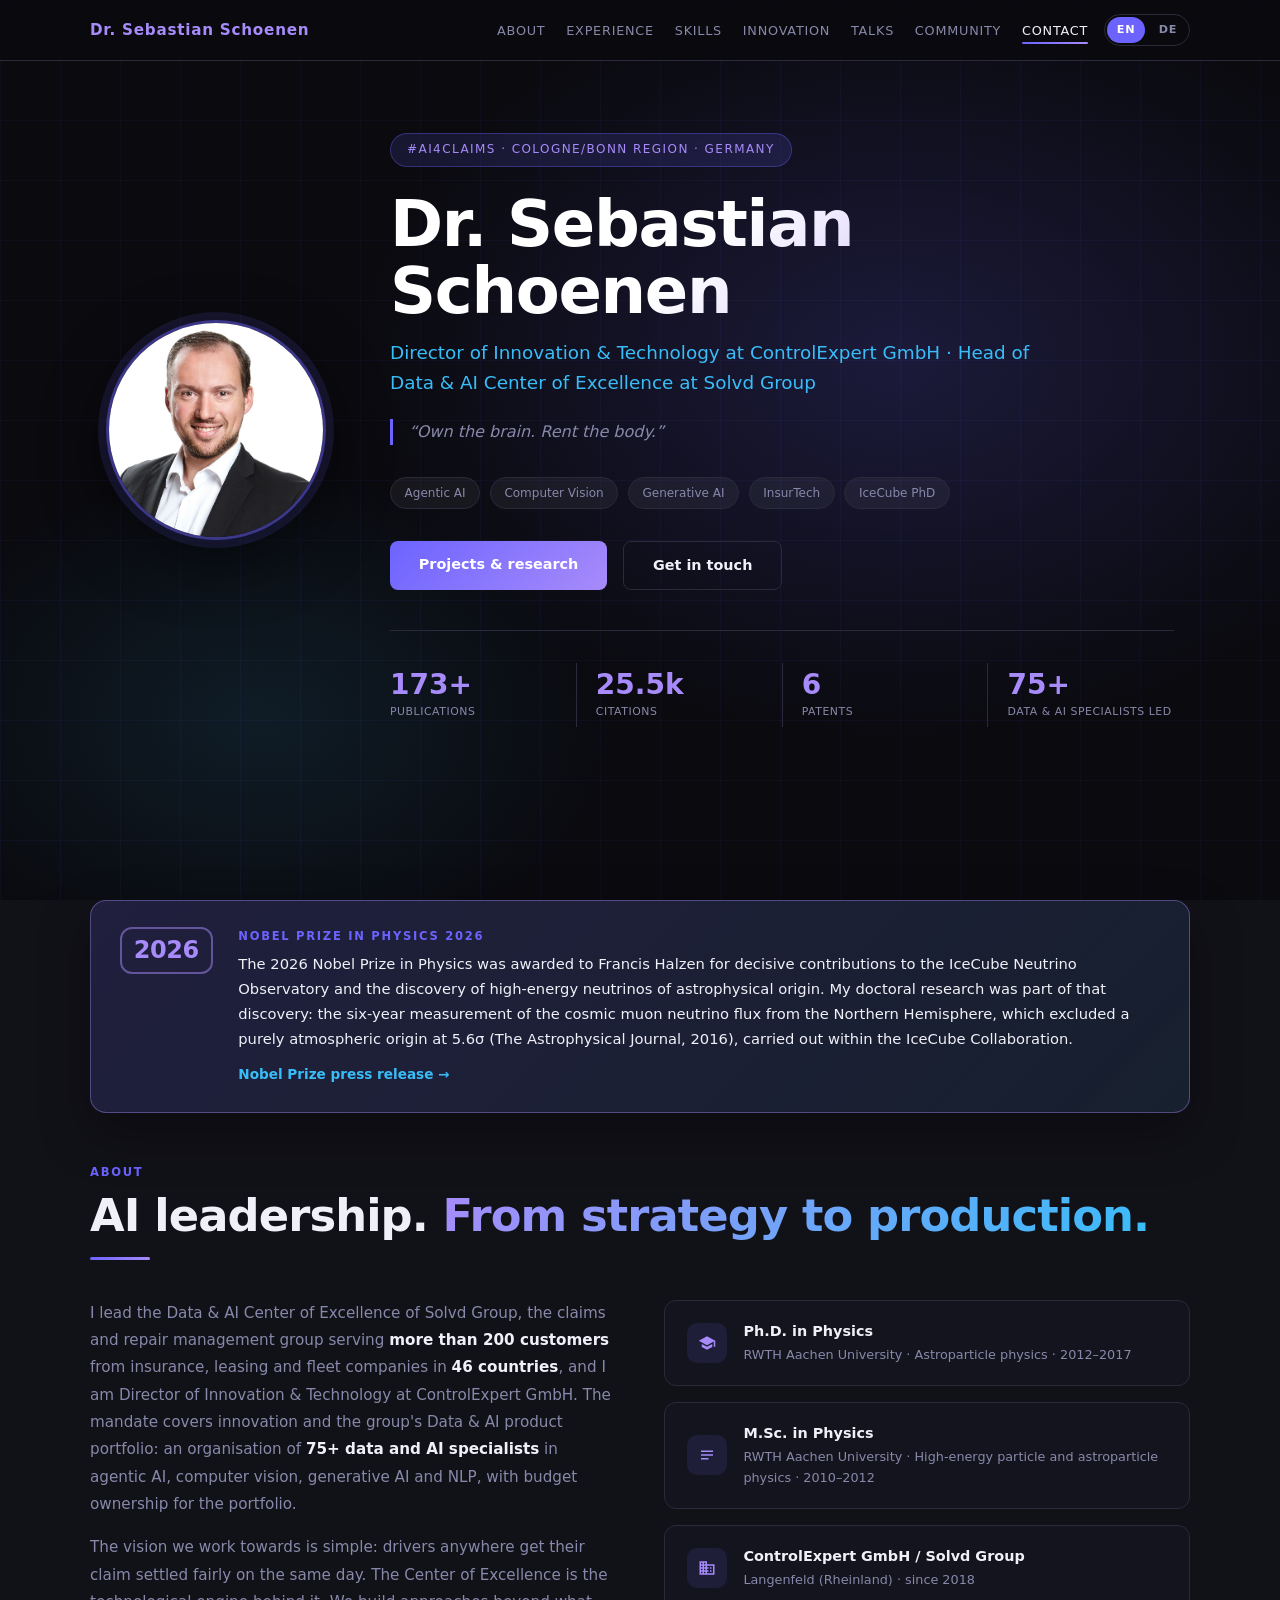
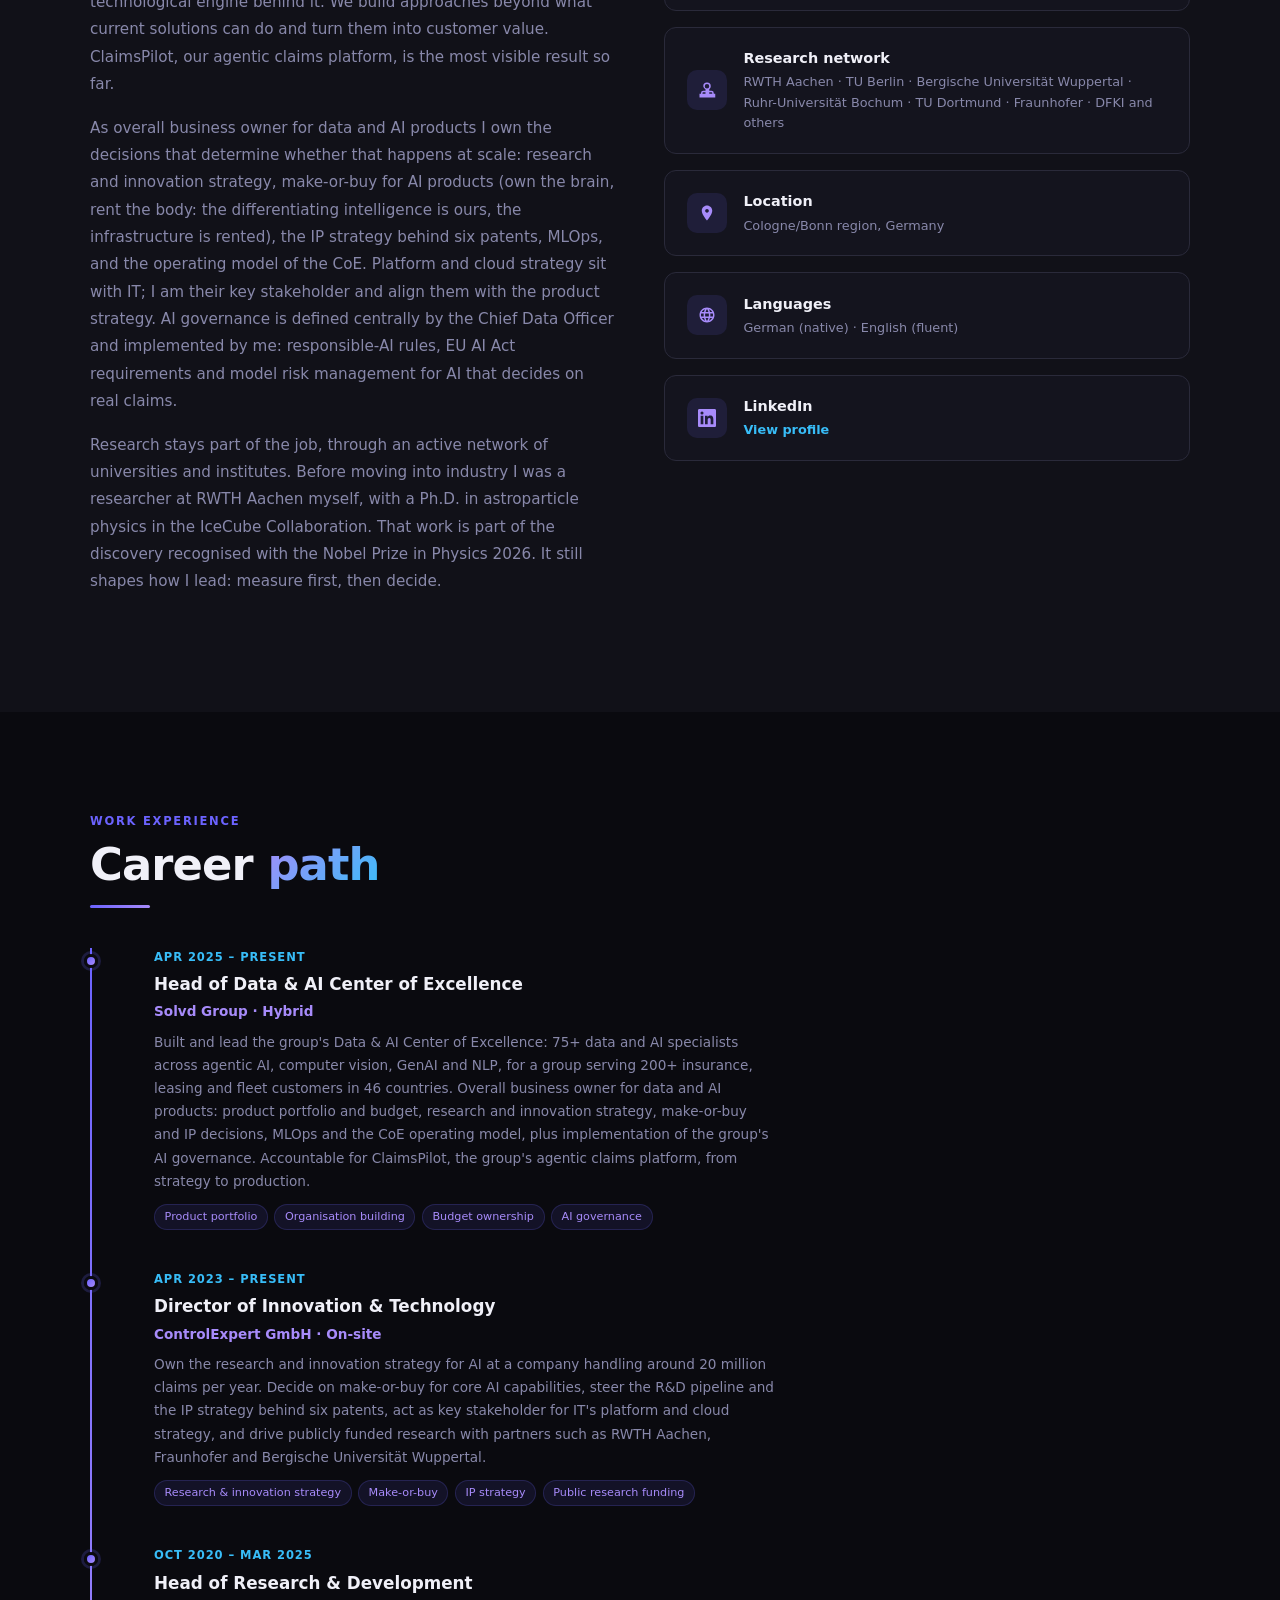
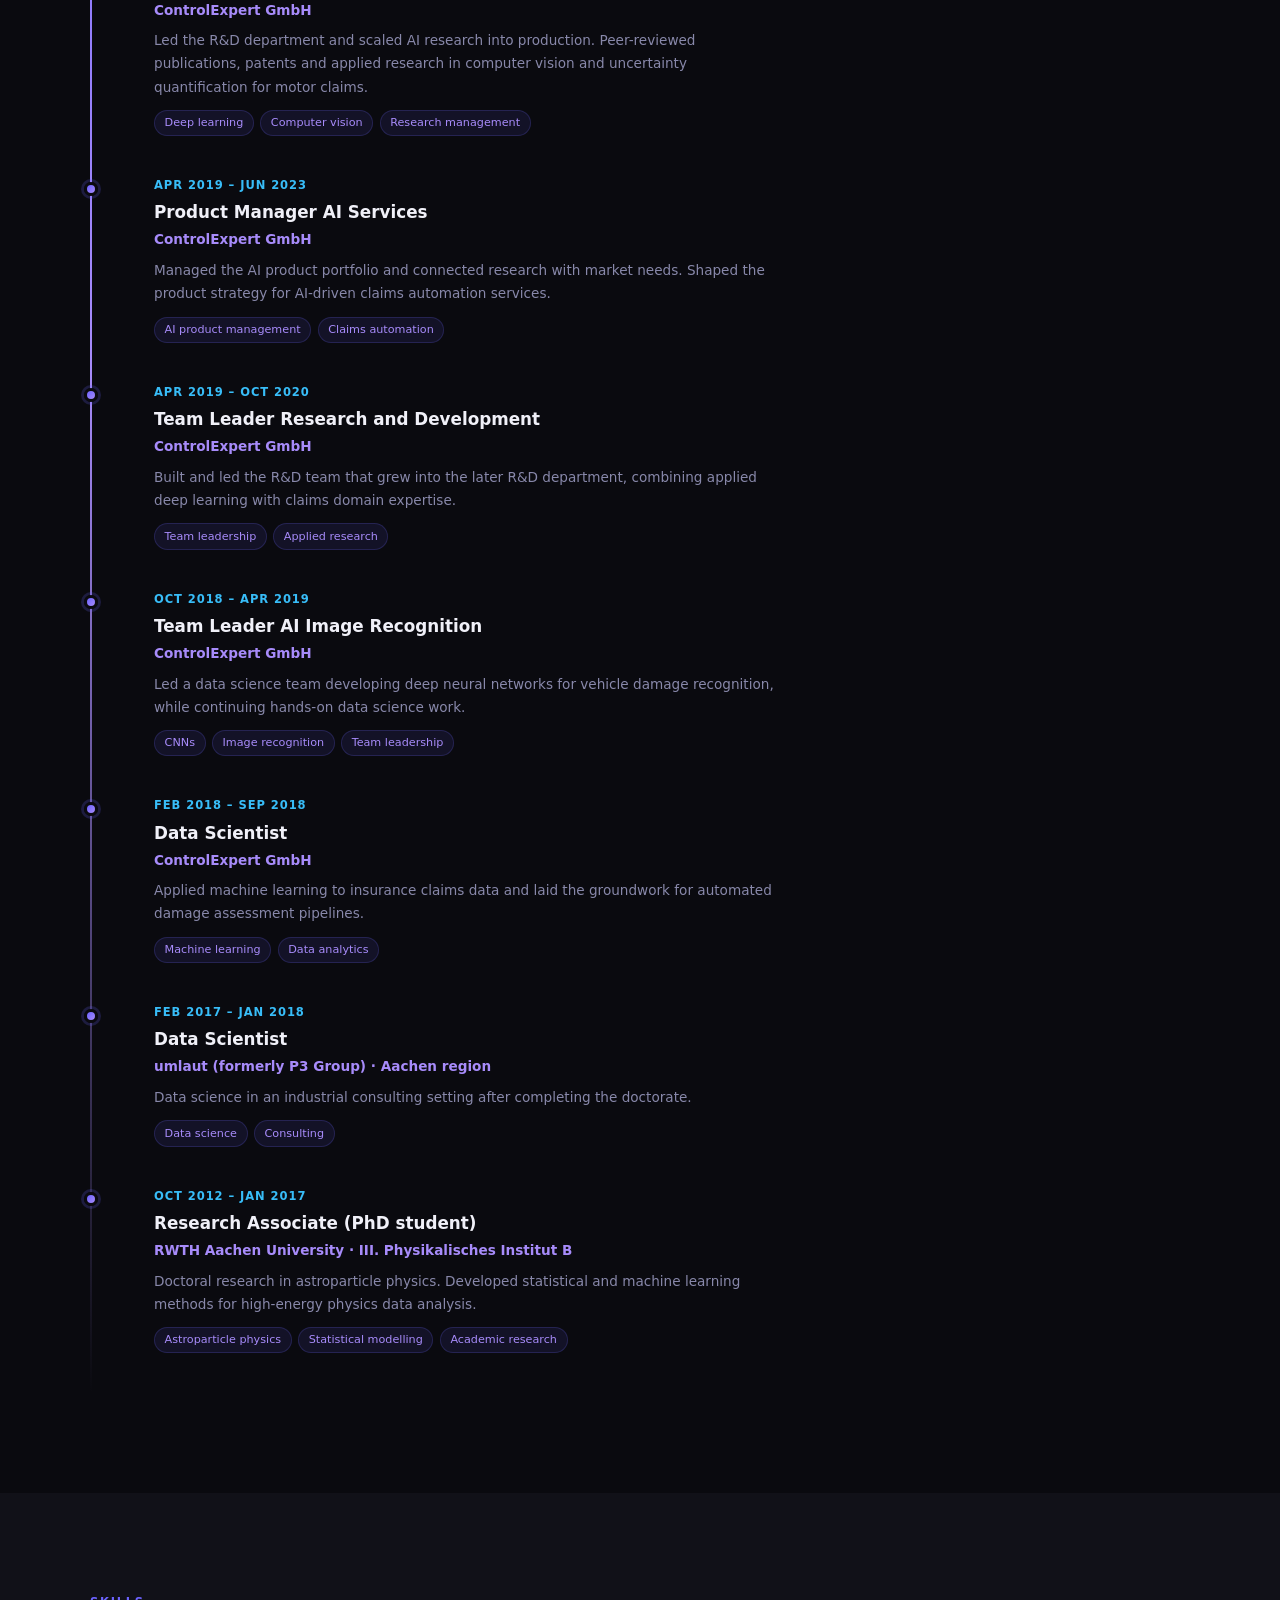
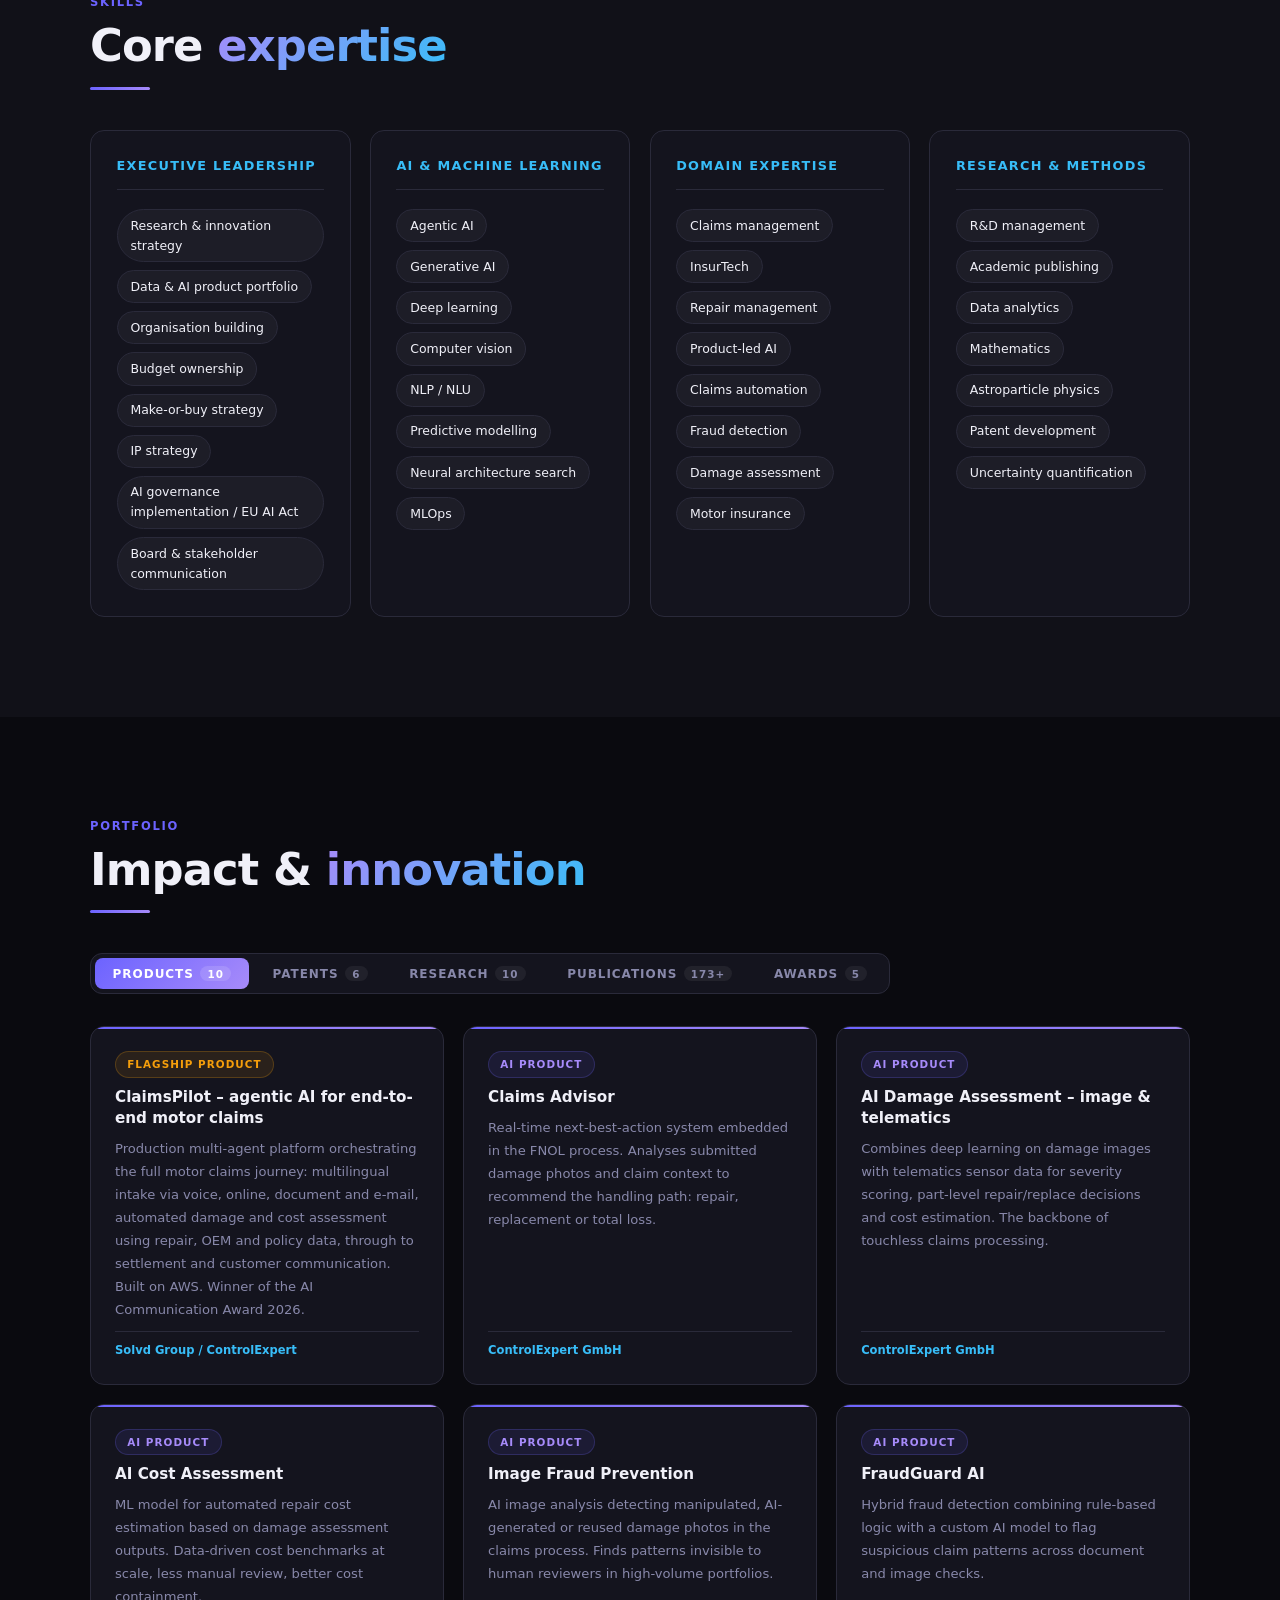
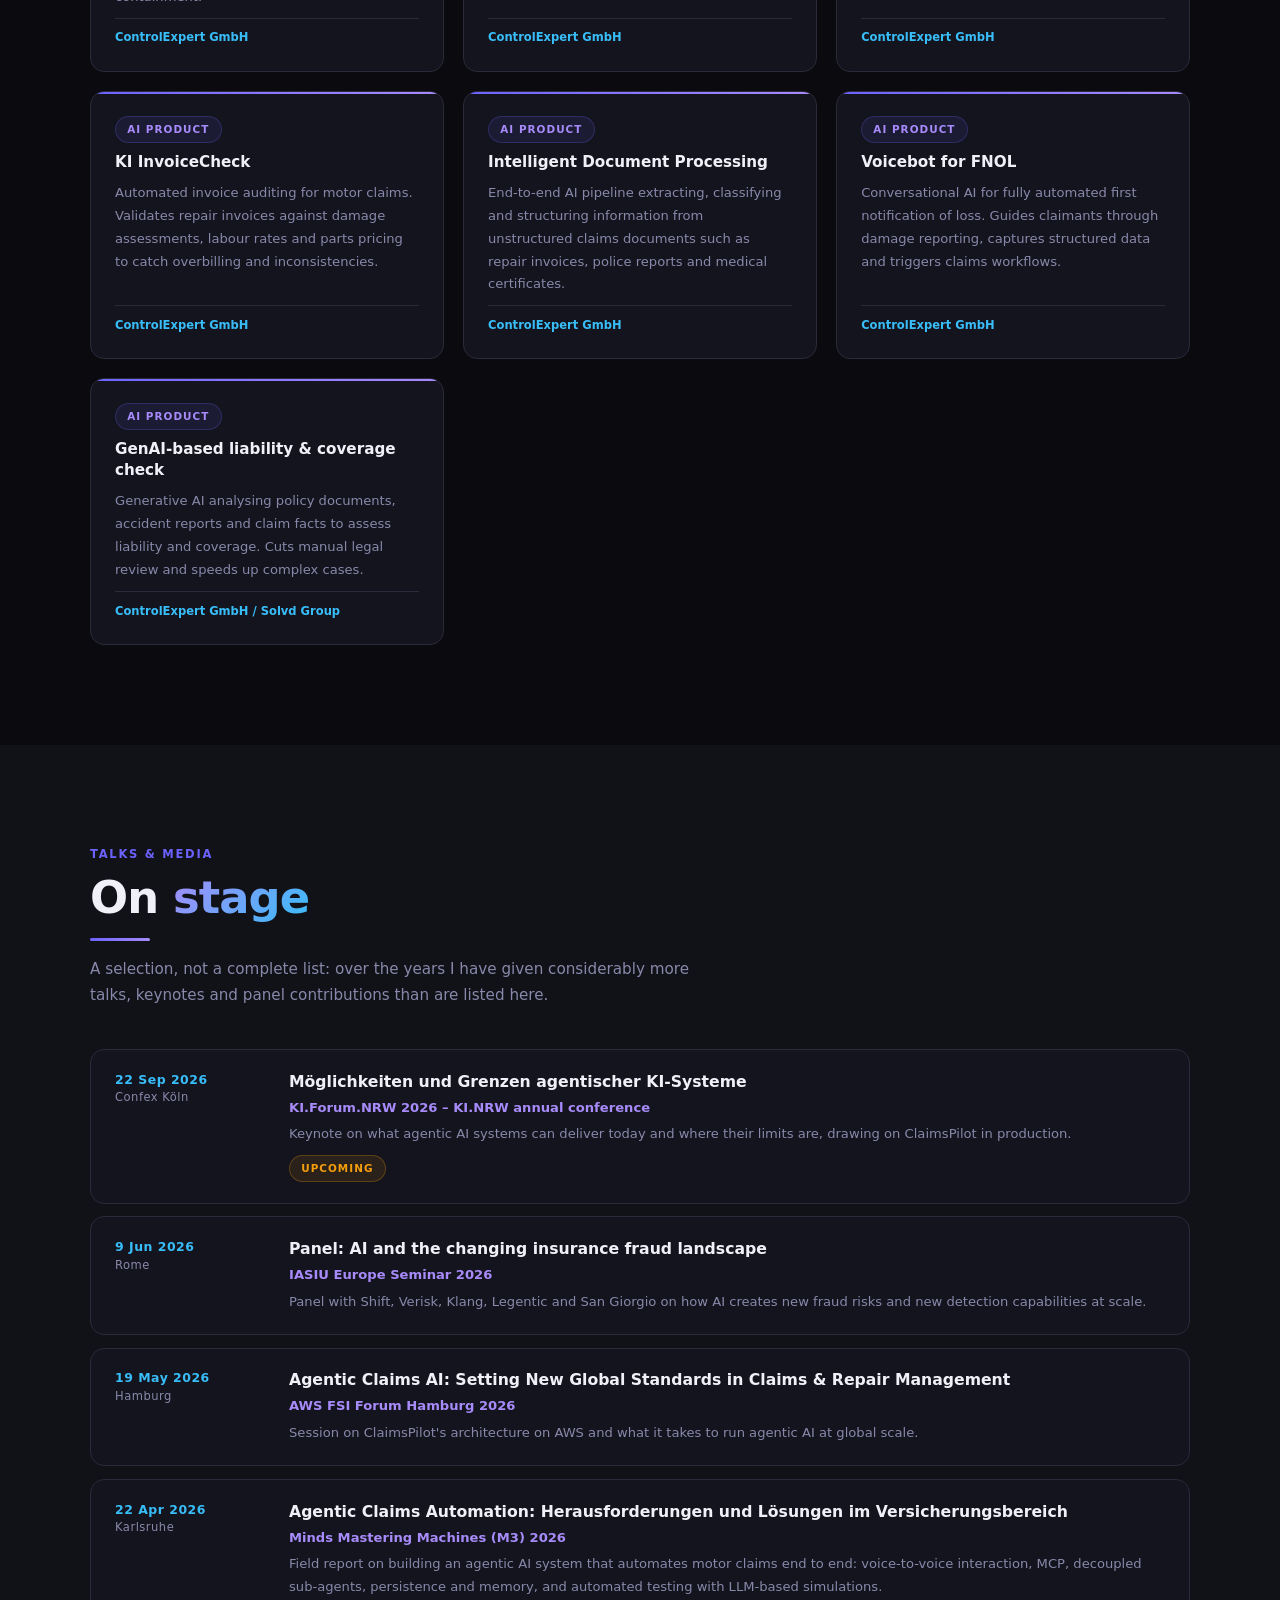
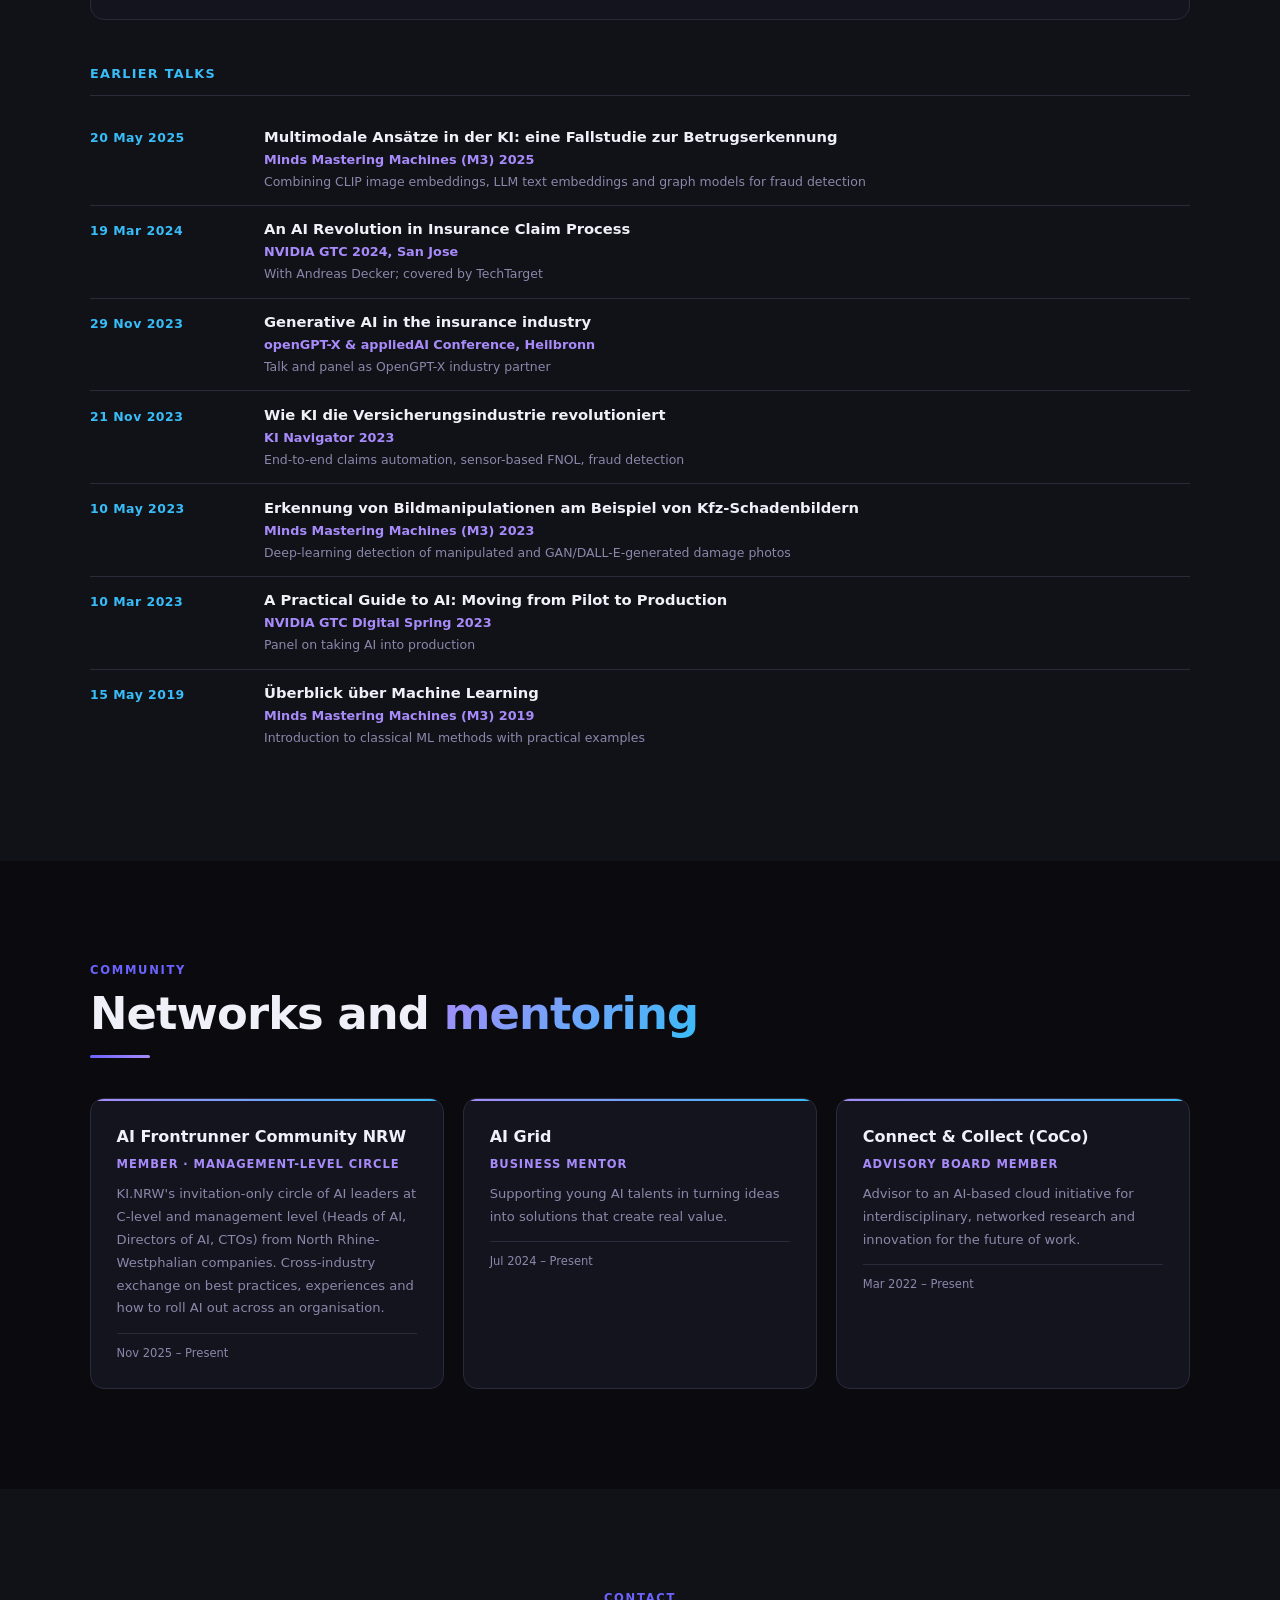
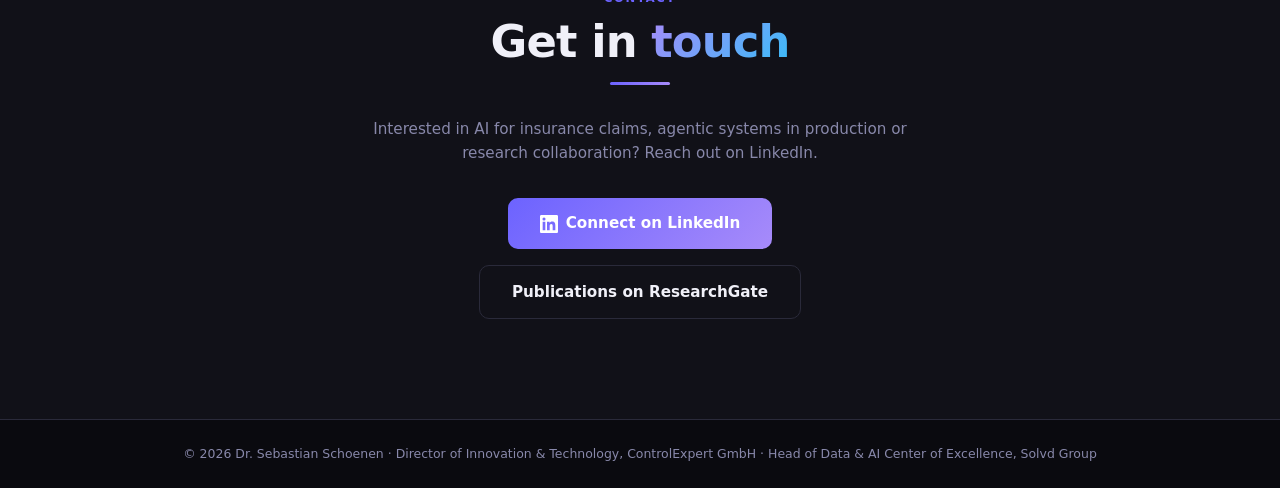
==== index.html @ d700227f "add nobelprize statement" ====
<!DOCTYPE html>
<html lang="en">
<head>
<meta charset="UTF-8">
<meta name="viewport" content="width=device-width,initial-scale=1">
<title>Dr. Sebastian Schoenen – AI for Insurance Claims | ControlExpert & Solvd Group</title>
<meta name="description" content="Dr. Sebastian Schoenen: AI executive for insurance claims. Director Innovation &amp; Technology at ControlExpert, Head of Data &amp; AI CoE at Solvd Group, leading 75+ data &amp; AI specialists.">
<meta name="author" content="Dr. Sebastian Schoenen">
<meta name="google-site-verification" content="PhaROYmn4Sk4O86H737ElXS9R5Nn_UCqVJHR-7QiGtM">
<meta name="robots" content="index,follow,max-image-preview:large">
<meta name="theme-color" content="#0a0a0f">
<link rel="canonical" href="https://sebastianschoenen.github.io/">
<link rel="alternate" hreflang="en" href="https://sebastianschoenen.github.io/">
<link rel="alternate" hreflang="de" href="https://sebastianschoenen.github.io/de/">
<link rel="alternate" hreflang="x-default" href="https://sebastianschoenen.github.io/">
<link rel="icon" href="favicon.svg" type="image/svg+xml">
<link rel="apple-touch-icon" href="apple-touch-icon.png">
<link rel="sitemap" type="application/xml" href="sitemap.xml">
<meta property="og:type" content="profile">
<meta property="og:site_name" content="Dr. Sebastian Schoenen">
<meta property="og:locale" content="en_US">
<meta property="og:locale:alternate" content="de_DE">
<meta property="og:url" content="https://sebastianschoenen.github.io/">
<meta property="og:title" content="Dr. Sebastian Schoenen – AI for Insurance Claims">
<meta property="og:description" content="Director of Innovation &amp; Technology, ControlExpert · Head of Data &amp; AI Center of Excellence, Solvd Group. Agentic AI, computer vision and GenAI for motor claims &amp; repair.">
<meta property="og:image" content="https://sebastianschoenen.github.io/og-image.png">
<meta property="og:image:width" content="1200">
<meta property="og:image:height" content="630">
<meta property="og:image:alt" content="Dr. Sebastian Schoenen">
<meta property="profile:first_name" content="Sebastian">
<meta property="profile:last_name" content="Schoenen">
<meta name="twitter:card" content="summary_large_image">
<meta name="twitter:title" content="Dr. Sebastian Schoenen – AI for Insurance Claims">
<meta name="twitter:description" content="Director of Innovation &amp; Technology, ControlExpert · Head of Data &amp; AI Center of Excellence, Solvd Group. Agentic AI, computer vision and GenAI for motor claims &amp; repair.">
<meta name="twitter:image" content="https://sebastianschoenen.github.io/og-image.png">
<link rel="preload" as="image" href="SebastianSchoenen.jpg">
<link rel="stylesheet" href="style.css">
<script type="application/ld+json">{"@context": "https://schema.org", "@type": "Person", "@id": "https://sebastianschoenen.github.io/#person", "name": "Sebastian Schoenen", "honorificPrefix": "Dr.", "givenName": "Sebastian", "familyName": "Schoenen", "alternateName": "Dr. Sebastian Schoenen", "url": "https://sebastianschoenen.github.io/", "image": "https://sebastianschoenen.github.io/SebastianSchoenen.jpg", "jobTitle": ["Director of Innovation & Technology", "Head of Data & AI Center of Excellence"], "worksFor": [{"@type": "Organization", "name": "ControlExpert GmbH", "url": "https://www.controlexpert.com/", "address": {"@type": "PostalAddress", "addressLocality": "Langenfeld (Rheinland)", "addressCountry": "DE"}}, {"@type": "Organization", "name": "Solvd Group", "url": "https://solvd.group/"}], "alumniOf": {"@type": "CollegeOrUniversity", "name": "RWTH Aachen University", "url": "https://www.rwth-aachen.de/"}, "hasCredential": {"@type": "EducationalOccupationalCredential", "credentialCategory": "degree", "name": "Ph.D. in Physics", "recognizedBy": {"@type": "CollegeOrUniversity", "name": "RWTH Aachen University"}}, "address": {"@type": "PostalAddress", "addressRegion": "North Rhine-Westphalia", "addressCountry": "DE"}, "nationality": {"@type": "Country", "name": "Germany"}, "memberOf": {"@type": "Organization", "name": "IceCube Collaboration", "url": "https://icecube.wisc.edu/"}, "knowsLanguage": ["de", "en"], "knowsAbout": ["Agentic AI", "Generative AI", "Computer Vision", "Deep Learning", "Machine Learning", "Insurance Claims Management", "Motor Insurance", "Fraud Detection", "Astroparticle Physics", "AI Governance"], "award": ["AI Communication Award 2026 – AI Strategy, Analytics & Agents in Communication (ClaimsPilot)", "KI Innovation Award 2024 – F.A.Z. Institut & KI Bundesverband", "Springorum Denkmünze – RWTH Aachen (2013)", "DFG Research Training Group scholarship – RWTH Aachen (2013)", "3rd place Talanx Insurance Hackathon (2018)"], "sameAs": ["https://www.linkedin.com/in/dr-sebastian-schoenen-b24898153/", "https://www.researchgate.net/profile/Sebastian-Schoenen"]}</script>
<script type="application/ld+json">{"@context": "https://schema.org", "@type": "WebSite", "@id": "https://sebastianschoenen.github.io/#website", "url": "https://sebastianschoenen.github.io/", "name": "Dr. Sebastian Schoenen", "inLanguage": ["en", "de"], "about": {"@id": "https://sebastianschoenen.github.io/#person"}, "publisher": {"@id": "https://sebastianschoenen.github.io/#person"}}</script>
<script type="application/ld+json">{"@context": "https://schema.org", "@type": "ProfilePage", "url": "https://sebastianschoenen.github.io/", "inLanguage": "en", "name": "Dr. Sebastian Schoenen – AI for Insurance Claims", "description": "Dr. Sebastian Schoenen: AI executive for insurance claims. Director Innovation & Technology at ControlExpert, Head of Data & AI CoE at Solvd Group, leading 75+ data & AI specialists.", "mainEntity": {"@id": "https://sebastianschoenen.github.io/#person"}, "dateModified": "2026-10-09", "isPartOf": {"@id": "https://sebastianschoenen.github.io/#website"}}</script>
</head>
<body>

<header>
<nav aria-label="Main">
  <div class="nav-inner">
    <a class="nav-logo" href="#hero">Dr. Sebastian Schoenen</a>
    <div class="nav-right">
      <ul class="nav-links"><li><a href="#about" data-section="about">About</a></li><li><a href="#experience" data-section="experience">Experience</a></li><li><a href="#skills" data-section="skills">Skills</a></li><li><a href="#projects" data-section="projects">Innovation</a></li><li><a href="#talks" data-section="talks">Talks</a></li><li><a href="#volunteer" data-section="volunteer">Community</a></li><li><a href="#contact" data-section="contact">Contact</a></li></ul>
      <div class="lang-switch" aria-label="Language"><a href="./" hreflang="en" lang="en" aria-current="page">EN</a><a href="de/" hreflang="de" lang="de">DE</a></div>
      <button class="nav-hamburger" id="hamburger" aria-label="Open menu" aria-expanded="false" aria-controls="mobileMenu"><span></span><span></span><span></span></button>
    </div>
  </div>
</nav>
<div class="mobile-menu" id="mobileMenu"><a href="#about">About</a><a href="#experience">Experience</a><a href="#skills">Skills</a><a href="#projects">Innovation</a><a href="#talks">Talks</a><a href="#volunteer">Community</a><a href="#contact">Contact</a></div>
</header>

<main>
<section id="hero">
  <div class="hero-bg" aria-hidden="true"></div>
  <div class="grid-lines" aria-hidden="true"></div>
  <div class="hero-inner">
    <img class="hero-photo" src="SebastianSchoenen.jpg" alt="Portrait of Dr. Sebastian Schoenen" width="220" height="220" fetchpriority="high">
    <div class="hero-text">
      <div class="hero-tag">#AI4Claims · Cologne/Bonn region · Germany</div>
      <h1 class="hero-name">Dr. Sebastian <br>Schoenen</h1>
      <p class="hero-title">Director of Innovation &amp; Technology at ControlExpert GmbH · Head of Data &amp; AI Center of Excellence at Solvd Group</p>
      <blockquote class="hero-quote">“Own the brain. Rent the body.”</blockquote>
      <ul class="hero-badges"><li class="badge">Agentic AI</li><li class="badge">Computer Vision</li><li class="badge">Generative AI</li><li class="badge">InsurTech</li><li class="badge">IceCube PhD</li></ul>
      <div class="hero-btns"><a href="#projects" class="btn-pri">Projects & research</a><a href="#contact" class="btn-sec">Get in touch</a></div>
      <ul class="hero-stats"><li class="hero-stat"><div class="stat-num">173+</div><div class="stat-lbl">Publications</div></li><li class="hero-stat"><div class="stat-num">25.5k</div><div class="stat-lbl">Citations</div></li><li class="hero-stat"><div class="stat-num">6</div><div class="stat-lbl">Patents</div></li><li class="hero-stat"><div class="stat-num">75+</div><div class="stat-lbl">Data &amp; AI specialists led</div></li></ul>
    </div>
  </div>
</section>

<section id="nobel" class="highlight" aria-labelledby="nobel-title">
  <div class="container">
    <div class="highlight-box reveal">
      <div class="highlight-mark" aria-hidden="true">2026</div>
      <div>
        <h2 class="sec-label" id="nobel-title">Nobel Prize in Physics 2026</h2>
        <p>The 2026 Nobel Prize in Physics was awarded to Francis Halzen for decisive contributions to the IceCube Neutrino Observatory and the discovery of high-energy neutrinos of astrophysical origin. My doctoral research was part of that discovery: the six-year measurement of the cosmic muon neutrino flux from the Northern Hemisphere, which excluded a purely atmospheric origin at 5.6σ (The Astrophysical Journal, 2016), carried out within the IceCube Collaboration.</p>
        <a href="https://www.nobelprize.org/prizes/physics/2026/press-release/" target="_blank" rel="noopener">Nobel Prize press release →</a>
      </div>
    </div>
  </div>
</section>

<section id="about">
  <div class="container">
    <div class="sec-label">About</div>
    <h2 class="sec-title">AI leadership. <span>From strategy to production.</span></h2>
    <div class="sec-line" aria-hidden="true"></div>
    <div class="about-grid">
      <div class="about-text"><p>I lead the Data &amp; AI Center of Excellence of Solvd Group, the claims and repair management group serving <strong>more than 200 customers</strong> from insurance, leasing and fleet companies in <strong>46 countries</strong>, and I am Director of Innovation &amp; Technology at ControlExpert GmbH. The mandate covers innovation and the group's Data &amp; AI product portfolio: an organisation of <strong>75+ data and AI specialists</strong> in agentic AI, computer vision, generative AI and NLP, with budget ownership for the portfolio.</p><p>The vision we work towards is simple: drivers anywhere get their claim settled fairly on the same day. The Center of Excellence is the technological engine behind it. We build approaches beyond what current solutions can do and turn them into customer value. ClaimsPilot, our agentic claims platform, is the most visible result so far.</p><p>As overall business owner for data and AI products I own the decisions that determine whether that happens at scale: research and innovation strategy, make-or-buy for AI products (own the brain, rent the body: the differentiating intelligence is ours, the infrastructure is rented), the IP strategy behind six patents, MLOps, and the operating model of the CoE. Platform and cloud strategy sit with IT; I am their key stakeholder and align them with the product strategy. AI governance is defined centrally by the Chief Data Officer and implemented by me: responsible-AI rules, EU AI Act requirements and model risk management for AI that decides on real claims.</p><p>Research stays part of the job, through an active network of universities and institutes. Before moving into industry I was a researcher at RWTH Aachen myself, with a Ph.D. in astroparticle physics in the IceCube Collaboration. That work is part of the discovery recognised with the Nobel Prize in Physics 2026. It still shapes how I lead: measure first, then decide.</p></div>
      <div class="about-cards"><div class="info-card reveal"><div class="info-icon"><svg viewBox="0 0 24 24" aria-hidden="true"><path d="M12 3L1 9l11 6 9-4.91V17h2V9L12 3zM5 13.18v4L12 21l7-3.82v-4L12 17l-7-3.82z"/></svg></div><div><h3>Ph.D. in Physics</h3><p>RWTH Aachen University · Astroparticle physics · 2012–2017</p></div></div><div class="info-card reveal"><div class="info-icon"><svg viewBox="0 0 24 24" aria-hidden="true"><path d="M4 6h16v2H4zm0 5h16v2H4zm0 5h10v2H4z"/></svg></div><div><h3>M.Sc. in Physics</h3><p>RWTH Aachen University · High-energy particle and astroparticle physics · 2010–2012</p></div></div><div class="info-card reveal"><div class="info-icon"><svg viewBox="0 0 24 24" aria-hidden="true"><path d="M12 7V3H2v18h20V7H12zM6 19H4v-2h2v2zm0-4H4v-2h2v2zm0-4H4V9h2v2zm0-4H4V5h2v2zm4 12H8v-2h2v2zm0-4H8v-2h2v2zm0-4H8V9h2v2zm0-4H8V5h2v2zm10 12h-8v-2h2v-2h-2v-2h2v-2h-2V9h8v10zm-2-8h-2v2h2v-2zm0 4h-2v2h2v-2z"/></svg></div><div><h3>ControlExpert GmbH / Solvd Group</h3><p>Langenfeld (Rheinland) · since 2018</p></div></div><div class="info-card reveal"><div class="info-icon"><svg viewBox="0 0 24 24" aria-hidden="true"><path d="M12 2a5 5 0 015 5c0 1.6-.8 3-2 3.9V13h3a3 3 0 013 3v1h2v5h-6v-5h2v-1a1 1 0 00-1-1h-3v2h2v5H8v-5h2v-2H7a1 1 0 00-1 1v1h2v5H2v-5h2v-1a3 3 0 013-3h3v-2.1A5 5 0 017 7a5 5 0 015-5zm0 2a3 3 0 100 6 3 3 0 000-6z"/></svg></div><div><h3>Research network</h3><p>RWTH Aachen · TU Berlin · Bergische Universität Wuppertal · Ruhr-Universität Bochum · TU Dortmund · Fraunhofer · DFKI and others</p></div></div><div class="info-card reveal"><div class="info-icon"><svg viewBox="0 0 24 24" aria-hidden="true"><path d="M12 2C8.13 2 5 5.13 5 9c0 5.25 7 13 7 13s7-7.75 7-13c0-3.87-3.13-7-7-7zm0 9.5c-1.38 0-2.5-1.12-2.5-2.5s1.12-2.5 2.5-2.5 2.5 1.12 2.5 2.5-1.12 2.5-2.5 2.5z"/></svg></div><div><h3>Location</h3><p>Cologne/Bonn region, Germany</p></div></div><div class="info-card reveal"><div class="info-icon"><svg viewBox="0 0 24 24" aria-hidden="true"><path d="M11.99 2C6.47 2 2 6.48 2 12s4.47 10 9.99 10C17.52 22 22 17.52 22 12S17.52 2 11.99 2zm6.93 6h-2.95c-.32-1.25-.78-2.45-1.38-3.56 1.84.63 3.37 1.91 4.33 3.56zM12 4.04c.83 1.2 1.48 2.53 1.91 3.96h-3.82c.43-1.43 1.08-2.76 1.91-3.96zM4.26 14C4.1 13.36 4 12.69 4 12s.1-1.36.26-2h3.38c-.08.66-.14 1.32-.14 2s.06 1.34.14 2H4.26zm.82 2h2.95c.32 1.25.78 2.45 1.38 3.56-1.84-.63-3.37-1.9-4.33-3.56zm2.95-8H5.08c.96-1.66 2.49-2.93 4.33-3.56C8.81 5.55 8.35 6.75 8.03 8zM12 19.96c-.83-1.2-1.48-2.53-1.91-3.96h3.82c-.43 1.43-1.08 2.76-1.91 3.96zM14.34 14H9.66c-.09-.66-.16-1.32-.16-2s.07-1.35.16-2h4.68c.09.65.16 1.32.16 2s-.07 1.34-.16 2zm.25 5.56c.6-1.11 1.06-2.31 1.38-3.56h2.95c-.96 1.65-2.49 2.93-4.33 3.56zM16.36 14c.08-.66.14-1.32.14-2s-.06-1.34-.14-2h3.38c.16.64.26 1.31.26 2s-.1 1.36-.26 2h-3.38z"/></svg></div><div><h3>Languages</h3><p>German (native) · English (fluent)</p></div></div><div class="info-card reveal"><div class="info-icon"><svg viewBox="0 0 24 24" aria-hidden="true"><path d="M20.447 20.452h-3.554v-5.569c0-1.328-.027-3.037-1.852-3.037-1.853 0-2.136 1.445-2.136 2.939v5.667H9.351V9h3.414v1.561h.046c.477-.9 1.637-1.85 3.37-1.85 3.601 0 4.267 2.37 4.267 5.455v6.286zM5.337 7.433a2.062 2.062 0 01-2.063-2.065 2.064 2.064 0 112.063 2.065zm1.782 13.019H3.555V9h3.564v11.452zM22.225 0H1.771C.792 0 0 .774 0 1.729v20.542C0 23.227.792 24 1.771 24h20.451C23.2 24 24 23.227 24 22.271V1.729C24 .774 23.2 0 22.222 0h.003z"/></svg></div><div><h3>LinkedIn</h3><p><a href="https://www.linkedin.com/in/dr-sebastian-schoenen-b24898153/" target="_blank" rel="noopener">View profile</a></p></div></div></div>
    </div>
  </div>
</section>

<section id="experience">
  <div class="container">
    <div class="sec-label">Work experience</div>
    <h2 class="sec-title">Career <span>path</span></h2>
    <div class="sec-line" aria-hidden="true"></div>
    <ol class="timeline"><li class="t-item reveal"><div class="t-dot" aria-hidden="true"></div><div class="t-period">Apr 2025 – Present</div><h3 class="t-role">Head of Data &amp; AI Center of Excellence</h3><div class="t-company">Solvd Group · Hybrid</div><p class="t-desc">Built and lead the group's Data &amp; AI Center of Excellence: 75+ data and AI specialists across agentic AI, computer vision, GenAI and NLP, for a group serving 200+ insurance, leasing and fleet customers in 46 countries. Overall business owner for data and AI products: product portfolio and budget, research and innovation strategy, make-or-buy and IP decisions, MLOps and the CoE operating model, plus implementation of the group's AI governance. Accountable for ClaimsPilot, the group's agentic claims platform, from strategy to production.</p><ul class="t-tags"><li class="t-tag">Product portfolio</li><li class="t-tag">Organisation building</li><li class="t-tag">Budget ownership</li><li class="t-tag">AI governance</li></ul></li><li class="t-item reveal"><div class="t-dot" aria-hidden="true"></div><div class="t-period">Apr 2023 – Present</div><h3 class="t-role">Director of Innovation &amp; Technology</h3><div class="t-company">ControlExpert GmbH · On-site</div><p class="t-desc">Own the research and innovation strategy for AI at a company handling around 20 million claims per year. Decide on make-or-buy for core AI capabilities, steer the R&amp;D pipeline and the IP strategy behind six patents, act as key stakeholder for IT's platform and cloud strategy, and drive publicly funded research with partners such as RWTH Aachen, Fraunhofer and Bergische Universität Wuppertal.</p><ul class="t-tags"><li class="t-tag">Research &amp; innovation strategy</li><li class="t-tag">Make-or-buy</li><li class="t-tag">IP strategy</li><li class="t-tag">Public research funding</li></ul></li><li class="t-item reveal"><div class="t-dot" aria-hidden="true"></div><div class="t-period">Oct 2020 – Mar 2025</div><h3 class="t-role">Head of Research &amp; Development</h3><div class="t-company">ControlExpert GmbH</div><p class="t-desc">Led the R&amp;D department and scaled AI research into production. Peer-reviewed publications, patents and applied research in computer vision and uncertainty quantification for motor claims.</p><ul class="t-tags"><li class="t-tag">Deep learning</li><li class="t-tag">Computer vision</li><li class="t-tag">Research management</li></ul></li><li class="t-item reveal"><div class="t-dot" aria-hidden="true"></div><div class="t-period">Apr 2019 – Jun 2023</div><h3 class="t-role">Product Manager AI Services</h3><div class="t-company">ControlExpert GmbH</div><p class="t-desc">Managed the AI product portfolio and connected research with market needs. Shaped the product strategy for AI-driven claims automation services.</p><ul class="t-tags"><li class="t-tag">AI product management</li><li class="t-tag">Claims automation</li></ul></li><li class="t-item reveal"><div class="t-dot" aria-hidden="true"></div><div class="t-period">Apr 2019 – Oct 2020</div><h3 class="t-role">Team Leader Research and Development</h3><div class="t-company">ControlExpert GmbH</div><p class="t-desc">Built and led the R&amp;D team that grew into the later R&amp;D department, combining applied deep learning with claims domain expertise.</p><ul class="t-tags"><li class="t-tag">Team leadership</li><li class="t-tag">Applied research</li></ul></li><li class="t-item reveal"><div class="t-dot" aria-hidden="true"></div><div class="t-period">Oct 2018 – Apr 2019</div><h3 class="t-role">Team Leader AI Image Recognition</h3><div class="t-company">ControlExpert GmbH</div><p class="t-desc">Led a data science team developing deep neural networks for vehicle damage recognition, while continuing hands-on data science work.</p><ul class="t-tags"><li class="t-tag">CNNs</li><li class="t-tag">Image recognition</li><li class="t-tag">Team leadership</li></ul></li><li class="t-item reveal"><div class="t-dot" aria-hidden="true"></div><div class="t-period">Feb 2018 – Sep 2018</div><h3 class="t-role">Data Scientist</h3><div class="t-company">ControlExpert GmbH</div><p class="t-desc">Applied machine learning to insurance claims data and laid the groundwork for automated damage assessment pipelines.</p><ul class="t-tags"><li class="t-tag">Machine learning</li><li class="t-tag">Data analytics</li></ul></li><li class="t-item reveal"><div class="t-dot" aria-hidden="true"></div><div class="t-period">Feb 2017 – Jan 2018</div><h3 class="t-role">Data Scientist</h3><div class="t-company">umlaut (formerly P3 Group) · Aachen region</div><p class="t-desc">Data science in an industrial consulting setting after completing the doctorate.</p><ul class="t-tags"><li class="t-tag">Data science</li><li class="t-tag">Consulting</li></ul></li><li class="t-item reveal"><div class="t-dot" aria-hidden="true"></div><div class="t-period">Oct 2012 – Jan 2017</div><h3 class="t-role">Research Associate (PhD student)</h3><div class="t-company">RWTH Aachen University · III. Physikalisches Institut B</div><p class="t-desc">Doctoral research in astroparticle physics. Developed statistical and machine learning methods for high-energy physics data analysis.</p><ul class="t-tags"><li class="t-tag">Astroparticle physics</li><li class="t-tag">Statistical modelling</li><li class="t-tag">Academic research</li></ul></li></ol>
  </div>
</section>

<section id="skills">
  <div class="container">
    <div class="sec-label">Skills</div>
    <h2 class="sec-title">Core <span>expertise</span></h2>
    <div class="sec-line" aria-hidden="true"></div>
    <div class="skills-grid"><div class="skill-cat reveal"><h3>Executive leadership</h3><ul class="skill-pills"><li class="skill-pill">Research &amp; innovation strategy</li><li class="skill-pill">Data &amp; AI product portfolio</li><li class="skill-pill">Organisation building</li><li class="skill-pill">Budget ownership</li><li class="skill-pill">Make-or-buy strategy</li><li class="skill-pill">IP strategy</li><li class="skill-pill">AI governance implementation / EU AI Act</li><li class="skill-pill">Board &amp; stakeholder communication</li></ul></div><div class="skill-cat reveal"><h3>AI &amp; machine learning</h3><ul class="skill-pills"><li class="skill-pill">Agentic AI</li><li class="skill-pill">Generative AI</li><li class="skill-pill">Deep learning</li><li class="skill-pill">Computer vision</li><li class="skill-pill">NLP / NLU</li><li class="skill-pill">Predictive modelling</li><li class="skill-pill">Neural architecture search</li><li class="skill-pill">MLOps</li></ul></div><div class="skill-cat reveal"><h3>Domain expertise</h3><ul class="skill-pills"><li class="skill-pill">Claims management</li><li class="skill-pill">InsurTech</li><li class="skill-pill">Repair management</li><li class="skill-pill">Product-led AI</li><li class="skill-pill">Claims automation</li><li class="skill-pill">Fraud detection</li><li class="skill-pill">Damage assessment</li><li class="skill-pill">Motor insurance</li></ul></div><div class="skill-cat reveal"><h3>Research &amp; methods</h3><ul class="skill-pills"><li class="skill-pill">R&amp;D management</li><li class="skill-pill">Academic publishing</li><li class="skill-pill">Data analytics</li><li class="skill-pill">Mathematics</li><li class="skill-pill">Astroparticle physics</li><li class="skill-pill">Patent development</li><li class="skill-pill">Uncertainty quantification</li></ul></div></div>
  </div>
</section>

<section id="projects">
  <div class="container">
    <div class="sec-label">Portfolio</div>
    <h2 class="sec-title">Impact &amp; <span>innovation</span></h2>
    <div class="sec-line" aria-hidden="true"></div>
    <div class="tab-bar" role="tablist"><button class="tab-btn active" role="tab" id="tabbtn-products" aria-controls="tab-products" aria-selected="true" data-tab="products">Products <span class="tab-count">10</span></button><button class="tab-btn" role="tab" id="tabbtn-patents" aria-controls="tab-patents" aria-selected="false" data-tab="patents">Patents <span class="tab-count">6</span></button><button class="tab-btn" role="tab" id="tabbtn-research" aria-controls="tab-research" aria-selected="false" data-tab="research">Research <span class="tab-count">10</span></button><button class="tab-btn" role="tab" id="tabbtn-publications" aria-controls="tab-publications" aria-selected="false" data-tab="publications">Publications <span class="tab-count">173+</span></button><button class="tab-btn" role="tab" id="tabbtn-awards" aria-controls="tab-awards" aria-selected="false" data-tab="awards">Awards <span class="tab-count">5</span></button></div>
    <div class="proj-group visible" id="tab-products" role="tabpanel" aria-labelledby="tabbtn-products"><ul class="proj-grid"><li class="card-base reveal prod-card"><span class="pill pill-flagship">Flagship product</span><h3>ClaimsPilot – agentic AI for end-to-end motor claims</h3><p>Production multi-agent platform orchestrating the full motor claims journey: multilingual intake via voice, online, document and e-mail, automated damage and cost assessment using repair, OEM and policy data, through to settlement and customer communication. Built on AWS. Winner of the AI Communication Award 2026.</p><div class="card-meta"><strong>Solvd Group / ControlExpert</strong></div></li><li class="card-base reveal prod-card"><span class="pill pill-ai">AI product</span><h3>Claims Advisor</h3><p>Real-time next-best-action system embedded in the FNOL process. Analyses submitted damage photos and claim context to recommend the handling path: repair, replacement or total loss.</p><div class="card-meta"><strong>ControlExpert GmbH</strong></div></li><li class="card-base reveal prod-card"><span class="pill pill-ai">AI product</span><h3>AI Damage Assessment – image &amp; telematics</h3><p>Combines deep learning on damage images with telematics sensor data for severity scoring, part-level repair/replace decisions and cost estimation. The backbone of touchless claims processing.</p><div class="card-meta"><strong>ControlExpert GmbH</strong></div></li><li class="card-base reveal prod-card"><span class="pill pill-ai">AI product</span><h3>AI Cost Assessment</h3><p>ML model for automated repair cost estimation based on damage assessment outputs. Data-driven cost benchmarks at scale, less manual review, better cost containment.</p><div class="card-meta"><strong>ControlExpert GmbH</strong></div></li><li class="card-base reveal prod-card"><span class="pill pill-ai">AI product</span><h3>Image Fraud Prevention</h3><p>AI image analysis detecting manipulated, AI-generated or reused damage photos in the claims process. Finds patterns invisible to human reviewers in high-volume portfolios.</p><div class="card-meta"><strong>ControlExpert GmbH</strong></div></li><li class="card-base reveal prod-card"><span class="pill pill-ai">AI product</span><h3>FraudGuard AI</h3><p>Hybrid fraud detection combining rule-based logic with a custom AI model to flag suspicious claim patterns across document and image checks.</p><div class="card-meta"><strong>ControlExpert GmbH</strong></div></li><li class="card-base reveal prod-card"><span class="pill pill-ai">AI product</span><h3>KI InvoiceCheck</h3><p>Automated invoice auditing for motor claims. Validates repair invoices against damage assessments, labour rates and parts pricing to catch overbilling and inconsistencies.</p><div class="card-meta"><strong>ControlExpert GmbH</strong></div></li><li class="card-base reveal prod-card"><span class="pill pill-ai">AI product</span><h3>Intelligent Document Processing</h3><p>End-to-end AI pipeline extracting, classifying and structuring information from unstructured claims documents such as repair invoices, police reports and medical certificates.</p><div class="card-meta"><strong>ControlExpert GmbH</strong></div></li><li class="card-base reveal prod-card"><span class="pill pill-ai">AI product</span><h3>Voicebot for FNOL</h3><p>Conversational AI for fully automated first notification of loss. Guides claimants through damage reporting, captures structured data and triggers claims workflows.</p><div class="card-meta"><strong>ControlExpert GmbH</strong></div></li><li class="card-base reveal prod-card"><span class="pill pill-ai">AI product</span><h3>GenAI-based liability &amp; coverage check</h3><p>Generative AI analysing policy documents, accident reports and claim facts to assess liability and coverage. Cuts manual legal review and speeds up complex cases.</p><div class="card-meta"><strong>ControlExpert GmbH / Solvd Group</strong></div></li></ul></div><div class="proj-group" id="tab-patents" role="tabpanel" aria-labelledby="tabbtn-patents" hidden><ul class="proj-grid"><li class="card-base reveal patent-card"><span class="pill pill-patent">US · EP · JP · DE</span><h3>Method for assessing damage to a motor vehicle</h3><p>AI-based method for evaluating vehicle damage from image files: detecting damage per vehicle zone, determining severity and deciding for each part whether repair or replacement is required.</p><div class="patent-num">US11397972B2 · EP3736758A1 · Priority 2019-03-05 · Granted 2022-07-26</div></li><li class="card-base reveal patent-card"><span class="pill pill-patent">DE</span><h3>Automatic detection of vehicle damage in an accident</h3><p>Sensor-based detection using continuously acquired acceleration, speed and yaw-rate values while driving to identify damage events automatically.</p><div class="patent-num">DE102019105535A1 · Priority 2019-03-05</div></li><li class="card-base reveal patent-card"><span class="pill pill-patent">DE</span><h3>Automatic detection of damage events from image material</h3><p>Neural network generating multiple weighted bounding boxes, building a 2D density function from them and using it to localise and classify damage, overcoming the limits of non-maximum suppression.</p><div class="patent-num">DE102019129826A1 · DE102019129826B4 · Priority 2019-11-05 · Granted 2025-01-23</div></li><li class="card-base reveal patent-card"><span class="pill pill-patent">DE</span><h3>Plausibility of a vehicle repair plan</h3><p>Method for checking a vehicle repair plan for technical plausibility, evaluating which parts require repair or replacement.</p><div class="patent-num">DE102020105545A1 · Priority 2020-03-02</div></li><li class="card-base reveal patent-card"><span class="pill pill-patent">DE</span><h3>Method for extracting a vehicle identification number</h3><p>AI-based extraction of a VIN from an image of a vehicle registration document or the vehicle itself, enabling automated vehicle identification in claims workflows.</p><div class="patent-num">DE102019109941A1 · Priority 2019-04-15</div></li><li class="card-base reveal patent-card"><span class="pill pill-patent">DE</span><h3>Simple annotation of complex damage on image material</h3><p>Neural-network-based method for annotating complex damage on images, simplifying the creation of training data for AI damage assessment.</p><div class="patent-num">DE102019129968A1 · Priority 2019-11-06</div></li></ul></div><div class="proj-group" id="tab-research" role="tabpanel" aria-labelledby="tabbtn-research" hidden><ul class="proj-grid"><li class="card-base reveal research-card"><div class="pill-row"><span class="pill pill-research">BMFTR · ErUM-Data</span><span class="pill pill-ongoing">Ongoing</span></div><h3>ErUM-ARIA</h3><p>Efficient AI methods for physical simulations, developed jointly by RWTH Aachen University, FAU Erlangen-Nürnberg and ControlExpert. The partners bring simulation problems from astroparticle physics, particle physics, engineering and digital claims handling.</p><div class="card-meta"><strong>BMFTR · RWTH Aachen · FAU Erlangen-Nürnberg</strong> · since 2026</div></li><li class="card-base reveal research-card"><div class="pill-row"><span class="pill pill-research">EFRE / JFT NRW</span><span class="pill pill-ongoing">Ongoing</span></div><h3>PocketViz</h3><p>Mobile AI app for detecting and measuring surface defects from multimodal data (image, depth, text). ControlExpert's use case: dents and scratches on vehicle bodies. Led by the TMDT institute at Bergische Universität Wuppertal, with Dermanostic and Schorn as further application partners.</p><div class="card-meta"><strong>Bergische Universität Wuppertal · EFRE/JFT NRW 2021–2027</strong></div></li><li class="card-base reveal research-card"><div class="pill-row"><span class="pill pill-research">EFRE / NRW</span><span class="pill pill-ongoing">Ongoing</span></div><h3>Just Scan It 3D</h3><p>AI workflow converting smartphone captures into precise 3D meshes and Gaussian splats for virtual damage assessment and AR-based claims inspection.</p><div class="card-meta"><strong>EFRE / NRW Ministry of Economic Affairs</strong> · since summer 2024</div></li><li class="card-base reveal research-card"><div class="pill-row"><span class="pill pill-research">Gaia-X · BMWK</span><span class="pill pill-done">Completed</span></div><h3>OpenGPT-X</h3><p>Consortium building large open language models in the Gaia-X ecosystem, with ControlExpert as the insurance industry partner alongside Fraunhofer, Aleph Alpha, DFKI, Forschungszentrum Jülich, IONOS, TU Dresden and WDR. Findings presented at the openGPT-X &amp; appliedAI conference 2023.</p><div class="card-meta"><strong>Fraunhofer IAIS / IIS (lead) · BMWK</strong> · 2022–2024</div></li><li class="card-base reveal research-card"><div class="pill-row"><span class="pill pill-research">BMBF</span><span class="pill pill-done">Completed</span></div><h3>FedXtract</h3><p>Open-source SDK for federated learning so that companies can train AI models for document extraction jointly without sharing raw data, then adapt them via transfer learning. ControlExpert contributed the claims document use case and labelled data.</p><div class="card-meta"><strong><a href="https://www.fedxtract.net/" target="_blank" rel="noopener">fedxtract.net</a> · Condat AG (coord.) · Fraunhofer IAIS · FKZ 01IS21037A</strong> · 11/2021 – 04/2024</div></li><li class="card-base reveal research-card"><div class="pill-row"><span class="pill pill-research">Gaia-X · BMWK</span><span class="pill pill-done">Completed</span></div><h3>Autowerkstatt 4.0</h3><p>Winner project of the federal Gaia-X funding competition: an AI-based vehicle diagnostics ecosystem connecting workshops, diagnostic system providers and AI companies via Gaia-X federated services.</p><div class="card-meta"><strong>eco – Verband der Internetwirtschaft (lead) · BMWK</strong></div></li><li class="card-base reveal research-card"><div class="pill-row"><span class="pill pill-research">BMWK</span><span class="pill pill-done">Completed</span></div><h3>PlanQK</h3><p>Platform and ecosystem for quantum-assisted AI. ControlExpert joined as associated partner in 2021 to explore where quantum-supported AI could help motor claims management.</p><div class="card-meta"><strong>StoneOne AG (lead) · BMWK</strong> · since 2021</div></li><li class="card-base reveal research-card"><div class="pill-row"><span class="pill pill-research">BMBF</span><span class="pill pill-done">Completed</span></div><h3>HUMAINE – Human-Centered AI Competence Center</h3><p>Competence center for the Ruhr metropolitan region developing methods at the interface of AI development, validation and human-centred work organisation in industry and SMEs.</p><div class="card-meta"><strong>BMBF / PTKA · Funding code 02L19C200</strong></div></li><li class="card-base reveal research-card"><div class="pill-row"><span class="pill pill-research">EFRE / NRW</span><span class="pill pill-done">Completed</span></div><h3>BIT – Bergische Innovationsplattform für KI</h3><p>EU- and NRW-funded AI transfer platform at Bergische Universität Wuppertal. ControlExpert contributed applied R&amp;D linking academic AI research with automotive and insurance use cases.</p><div class="card-meta"><strong>Bergische Universität Wuppertal / EFRE NRW</strong></div></li><li class="card-base reveal research-card"><div class="pill-row"><span class="pill pill-research">NRW</span><span class="pill pill-done">Completed</span></div><h3>IT'S DIGITIVE – Secure digital order processing for 3D printing</h3><p>NRW-funded project developing a spare-parts supply ecosystem for the automotive industry with secure digital order processing for productive use of 3D printing.</p><div class="card-meta"><strong>State of North Rhine-Westphalia</strong></div></li></ul></div><div class="proj-group" id="tab-publications" role="tabpanel" aria-labelledby="tabbtn-publications" hidden><div class="pub-group"><h3 class="group-title">Applied AI &amp; industry</h3><ul class="proj-grid"><li class="card-base reveal pub-card"><span class="pill pill-pub">Springer · May 2024</span><h4>Uncertainty estimates for semantic segmentation: providing enhanced reliability for automated motor claims handling</h4><p>Meta-classification model assessing the precision of segments predicted for car body parts under adverse photo conditions. AUROC 0.915; removing low-quality segments lifts mean IoU by 16 pp and cuts wrongly predicted segments by 77 %.</p><div class="card-meta"><strong>Machine Vision and Applications · Küchler, Kröll, Schoenen, Witte</strong></div></li><li class="card-base reveal pub-card"><span class="pill pill-pub">Springer · Sep 2024</span><h4>ResBuilder: Automated learning of depth with residual structures</h4><p>Neural architecture search that builds ResNet architectures from scratch at near state-of-the-art accuracy with lower compute. Default parameters tuned once on CIFAR-10 generalise to a proprietary fraud detection dataset.</p><div class="card-meta"><strong>ICANN 2024 · <a href="https://arxiv.org/abs/2308.08504" target="_blank" rel="noopener">arXiv:2308.08504</a></strong></div></li><li class="card-base reveal pub-card"><span class="pill pill-pub">IEEE/CVF WACV · Dec 2023</span><h4>Identifying label errors in object detection datasets by loss inspection</h4><p>First benchmark for label error detection in object detection plus a loss-based detection method that outperforms all baselines. Finds real label errors on public test sets (precision up to 71.5 %) and on a proprietary dataset (97 %).</p><div class="card-meta"><strong>Winter Conference on Applications of Computer Vision (WACV 2024)</strong></div></li><li class="card-base reveal pub-card"><span class="pill pill-pub">SIU Today · Apr 2024</span><h4>Image Fraud Prevention: Enhancing security and efficiency with image recognition for claims automation</h4><p>Practitioner article on how computer vision automates repair cost determination and, at the same time, embeds real-time fraud prevention into claims handling, and what it takes to deploy this across the damage value chain.</p><div class="card-meta"><strong>SIU Today – Update on Insurance Fraud</strong></div></li><li class="card-base reveal pub-card"><span class="pill pill-pub">VVW · Apr 2023</span><h4>Innovatives Schadenmanagement – Wie Technologie die Wertschöpfungskette bei Versicherungsunternehmen revolutioniert</h4><p>Book chapter on technology-driven transformation of the insurance claims value chain.</p><div class="card-meta"><strong>In: Insurance &amp; Innovation 2023 (ed. Andreas Eckstein) · Verlag Versicherungswirtschaft, Karlsruhe</strong></div></li><li class="card-base reveal pub-card"><span class="pill pill-pub">J. Design Research · Dec 2022</span><h4>Identification of similar design principles of passenger cars using deep neural networks</h4><p>A network trained to classify car brands from images is repurposed, via systematic error analysis, to identify car models that follow similar design principles across manufacturers.</p><div class="card-meta"><strong>Journal of Design Research, Vol. 20, No. 2</strong></div></li><li class="card-base reveal pub-card"><span class="pill pill-pub">IEEE ITSC · Oct 2021</span><h4>Fully automated, realistic license plate substitution in real-life images</h4><p>CycleGAN-based system replacing licence plates in image crops with customised patterns while preserving pose, lighting and sharpness, trained without labels. Validated via plate-recognition experiments, a human acceptance study and FID.</p><div class="card-meta"><strong>Intelligent Transportation Systems Conference, Indianapolis</strong></div></li></ul></div><div class="pub-group"><h3 class="group-title">Physics – IceCube Neutrino Observatory (Nobel Prize in Physics 2026)</h3><ul class="proj-grid"><li class="card-base reveal pub-card"><span class="pill pill-pub">Dissertation · Jul 2017</span><h4>Discovery and characterization of a diffuse astrophysical muon neutrino flux with the IceCube Neutrino Observatory</h4><p>Doctoral thesis, RWTH Aachen University, III. Physikalisches Institut B.</p><div class="card-meta"><strong><a href="https://publications.rwth-aachen.de/record/696221" target="_blank" rel="noopener">publications.rwth-aachen.de</a></strong></div></li><li class="card-base reveal pub-card"><span class="pill pill-pub">Astrophysical Journal · Dec 2016</span><h4>Observation and characterization of a cosmic muon neutrino flux from the Northern Hemisphere using six years of IceCube data</h4><p>Excludes a purely atmospheric origin of the highest-energy muon neutrino events at 5.6σ and characterises the astrophysical flux with a hard spectral index of 2.13 ± 0.13; the highest-energy event has a reconstructed muon energy of 4.5 PeV.</p><div class="card-meta"><strong>The Astrophysical Journal, Vol. 833, No. 1 · IceCube Collaboration</strong></div></li><li class="card-base reveal pub-card"><span class="pill pill-pub">Science · Jul 2018</span><h4>Multimessenger observations of a flaring blazar coincident with high-energy neutrino IceCube-170922A</h4><p>First identification of a likely source of high-energy cosmic neutrinos: the IceCube event of 22 September 2017 coincided with a gamma-ray flare of the blazar TXS 0506+056, observed by 18 telescopes across the electromagnetic spectrum.</p><div class="card-meta"><strong>Science, Vol. 361, eaat1378 · IceCube, Fermi-LAT, MAGIC et al.</strong></div></li><li class="card-base reveal pub-card"><span class="pill pill-pub">Nature · Nov 2017</span><h4>Measurement of the multi-TeV neutrino interaction cross-section with IceCube using Earth absorption</h4><p>First measurement of the neutrino–nucleon cross-section at energies of 6.3–980 TeV, far beyond accelerator reach, using the Earth itself as the target and the absorption of upgoing neutrinos as the observable.</p><div class="card-meta"><strong>Nature 551, 596–600 · IceCube Collaboration</strong></div></li><li class="card-base reveal pub-card"><span class="pill pill-pub">Nature Physics · Sep 2018</span><h4>Neutrino interferometry for high-precision tests of Lorentz symmetry with IceCube</h4><p>Atmospheric neutrinos travelling through the Earth act as an interferometer for spacetime symmetry. The analysis sets some of the most stringent limits on Lorentz violation in the neutrino sector to date.</p><div class="card-meta"><strong>Nature Physics 14, 961–966 · IceCube Collaboration</strong></div></li><li class="card-base reveal pub-card"><span class="pill pill-pub">Eur. Phys. J. C · Jul 2014</span><h4>Search for non-relativistic magnetic monopoles with IceCube</h4><p>Search for GUT-era magnetic monopoles via nucleon-decay catalysis. No signal observed; flux limits improved by one to two orders of magnitude, three orders below the Parker bound.</p><div class="card-meta"><strong>Eur. Phys. J. C 74:2938 · IceCube Collaboration</strong></div></li></ul></div><p class="more-note">Selection. 173 publications and 25,504 citations in total, most of them as author within the IceCube Collaboration · <a href="https://www.researchgate.net/profile/Sebastian-Schoenen" target="_blank" rel="noopener">Full list on ResearchGate</a></p></div><div class="proj-group" id="tab-awards" role="tabpanel" aria-labelledby="tabbtn-awards" hidden><ul class="awards-grid"><li class="award-card reveal"><div class="award-rank">Industry award · 2026</div><h3>AI Communication Award 2026 – Winner</h3><p>ClaimsPilot won the category “AI Strategy, Analytics &amp; Agents in Communication”. The independent jury from academia and industry recognised the agentic platform for orchestrating the motor claims journey from first notification to settlement. I accepted the award on behalf of the team.</p><div class="award-meta"><strong>AI Communication Award / ZIEHL-ABEGG SE · July 2026</strong></div></li><li class="award-card reveal"><div class="award-rank">Industry award · 2024</div><h3>KI Innovation Award 2024 – Heavyweight category</h3><p>Awarded by F.A.Z. Institut and KI Bundesverband at the “Innovative Leaders” conference for ControlExpert's AI-driven claims and repair management process.</p><div class="award-meta"><strong>F.A.Z. Institut · KI Bundesverband · July 2024</strong></div></li><li class="award-card reveal"><div class="award-rank">Hackathon · 3rd place</div><h3>Talanx Insurance Hackathon</h3><p>Third place at the Talanx Insurance Hackathon for applied AI in insurance.</p><div class="award-meta"><strong>Talanx · April 2018 · <a href="https://www.hackitover.com" target="_blank" rel="noopener">hackitover.com</a></strong></div></li><li class="award-card reveal"><div class="award-rank">Academic honour</div><h3>Springorum Denkmünze</h3><p>Medal awarded by the Förderverein der RWTH Aachen (proRWTH) for outstanding academic achievement.</p><div class="award-meta"><strong>Förderverein der RWTH Aachen · July 2013 · <a href="http://www.prorwth.de/auszeichnen/springorum-denkmuenze/" target="_blank" rel="noopener">prorwth.de</a></strong></div></li><li class="award-card reveal"><div class="award-rank">Scholarship</div><h3>DFG Research Training Group scholarship</h3><p>Doctoral scholarship in a DFG-funded Research Training Group (Graduiertenkolleg) in physics at RWTH Aachen University.</p><div class="award-meta"><strong>Deutsche Forschungsgemeinschaft (DFG) · April 2013</strong></div></li></ul></div>
  </div>
</section>

<section id="talks">
  <div class="container">
    <div class="sec-label">Talks &amp; media</div>
    <h2 class="sec-title">On <span>stage</span></h2>
    <div class="sec-line" aria-hidden="true"></div>
    <p class="sec-intro">A selection, not a complete list: over the years I have given considerably more talks, keynotes and panel contributions than are listed here.</p>
    <ol class="talk-list"><li class="talk reveal"><div class="talk-date">22 Sep 2026<small>Confex Köln</small></div><div class="talk-body"><h3><a href="https://www.kiforum.nrw" target="_blank" rel="noopener">Möglichkeiten und Grenzen agentischer KI-Systeme</a></h3><div class="talk-event">KI.Forum.NRW 2026 – KI.NRW annual conference</div><p>Keynote on what agentic AI systems can deliver today and where their limits are, drawing on ClaimsPilot in production.</p><span class="pill pill-upcoming">Upcoming</span></div></li><li class="talk reveal"><div class="talk-date">9 Jun 2026<small>Rome</small></div><div class="talk-body"><h3>Panel: AI and the changing insurance fraud landscape</h3><div class="talk-event">IASIU Europe Seminar 2026</div><p>Panel with Shift, Verisk, Klang, Legentic and San Giorgio on how AI creates new fraud risks and new detection capabilities at scale.</p></div></li><li class="talk reveal"><div class="talk-date">19 May 2026<small>Hamburg</small></div><div class="talk-body"><h3>Agentic Claims AI: Setting New Global Standards in Claims &amp; Repair Management</h3><div class="talk-event">AWS FSI Forum Hamburg 2026</div><p>Session on ClaimsPilot's architecture on AWS and what it takes to run agentic AI at global scale.</p></div></li><li class="talk reveal"><div class="talk-date">22 Apr 2026<small>Karlsruhe</small></div><div class="talk-body"><h3>Agentic Claims Automation: Herausforderungen und Lösungen im Versicherungsbereich</h3><div class="talk-event">Minds Mastering Machines (M3) 2026</div><p>Field report on building an agentic AI system that automates motor claims end to end: voice-to-voice interaction, MCP, decoupled sub-agents, persistence and memory, and automated testing with LLM-based simulations.</p></div></li></ol>
    <h3 class="group-title talks-more-title">Earlier talks</h3>
    <ol class="talk-rows"><li class="talk-row"><span class="talk-row-date">20 May 2025</span><span class="talk-row-body"><span class="talk-row-title">Multimodale Ansätze in der KI: eine Fallstudie zur Betrugserkennung</span><span class="talk-row-event">Minds Mastering Machines (M3) 2025</span><span class="talk-row-note">Combining CLIP image embeddings, LLM text embeddings and graph models for fraud detection</span></span></li><li class="talk-row"><span class="talk-row-date">19 Mar 2024</span><span class="talk-row-body"><span class="talk-row-title">An AI Revolution in Insurance Claim Process</span><span class="talk-row-event">NVIDIA GTC 2024, San Jose</span><span class="talk-row-note">With Andreas Decker; covered by TechTarget</span></span></li><li class="talk-row"><span class="talk-row-date">29 Nov 2023</span><span class="talk-row-body"><span class="talk-row-title">Generative AI in the insurance industry</span><span class="talk-row-event">openGPT-X &amp; appliedAI Conference, Heilbronn</span><span class="talk-row-note">Talk and panel as OpenGPT-X industry partner</span></span></li><li class="talk-row"><span class="talk-row-date">21 Nov 2023</span><span class="talk-row-body"><span class="talk-row-title">Wie KI die Versicherungsindustrie revolutioniert</span><span class="talk-row-event">KI Navigator 2023</span><span class="talk-row-note">End-to-end claims automation, sensor-based FNOL, fraud detection</span></span></li><li class="talk-row"><span class="talk-row-date">10 May 2023</span><span class="talk-row-body"><span class="talk-row-title">Erkennung von Bildmanipulationen am Beispiel von Kfz-Schadenbildern</span><span class="talk-row-event">Minds Mastering Machines (M3) 2023</span><span class="talk-row-note">Deep-learning detection of manipulated and GAN/DALL-E-generated damage photos</span></span></li><li class="talk-row"><span class="talk-row-date">10 Mar 2023</span><span class="talk-row-body"><span class="talk-row-title">A Practical Guide to AI: Moving from Pilot to Production</span><span class="talk-row-event">NVIDIA GTC Digital Spring 2023</span><span class="talk-row-note">Panel on taking AI into production</span></span></li><li class="talk-row"><span class="talk-row-date">15 May 2019</span><span class="talk-row-body"><span class="talk-row-title">Überblick über Machine Learning</span><span class="talk-row-event">Minds Mastering Machines (M3) 2019</span><span class="talk-row-note">Introduction to classical ML methods with practical examples</span></span></li></ol>
  </div>
</section>

<section id="volunteer">
  <div class="container">
    <div class="sec-label">Community</div>
    <h2 class="sec-title">Networks and <span>mentoring</span></h2>
    <div class="sec-line" aria-hidden="true"></div>
    <ul class="vol-grid"><li class="vol-card reveal"><h3>AI Frontrunner Community NRW</h3><div class="role">Member · management-level circle</div><p>KI.NRW's invitation-only circle of AI leaders at C-level and management level (Heads of AI, Directors of AI, CTOs) from North Rhine-Westphalian companies. Cross-industry exchange on best practices, experiences and how to roll AI out across an organisation.</p><div class="vol-period">Nov 2025 – Present</div></li><li class="vol-card reveal"><h3>AI Grid</h3><div class="role">Business mentor</div><p>Supporting young AI talents in turning ideas into solutions that create real value.</p><div class="vol-period">Jul 2024 – Present</div></li><li class="vol-card reveal"><h3>Connect &amp; Collect (CoCo)</h3><div class="role">Advisory board member</div><p>Advisor to an AI-based cloud initiative for interdisciplinary, networked research and innovation for the future of work.</p><div class="vol-period">Mar 2022 – Present</div></li></ul>
  </div>
</section>

<section id="contact">
  <div class="container">
    <div class="contact-wrap">
      <div class="sec-label">Contact</div>
      <h2 class="sec-title">Get in <span>touch</span></h2>
      <div class="sec-line" style="margin:0 auto 2rem" aria-hidden="true"></div>
      <p>Interested in AI for insurance claims, agentic systems in production or research collaboration? Reach out on LinkedIn.</p>
      <div class="contact-links">
        <a href="https://www.linkedin.com/in/dr-sebastian-schoenen-b24898153/" target="_blank" rel="noopener" class="contact-link"><svg width="18" height="18" viewBox="0 0 24 24" fill="currentColor" aria-hidden="true"><path d="M20.447 20.452h-3.554v-5.569c0-1.328-.027-3.037-1.852-3.037-1.853 0-2.136 1.445-2.136 2.939v5.667H9.351V9h3.414v1.561h.046c.477-.9 1.637-1.85 3.37-1.85 3.601 0 4.267 2.37 4.267 5.455v6.286zM5.337 7.433a2.062 2.062 0 01-2.063-2.065 2.064 2.064 0 112.063 2.065zm1.782 13.019H3.555V9h3.564v11.452zM22.225 0H1.771C.792 0 0 .774 0 1.729v20.542C0 23.227.792 24 1.771 24h20.451C23.2 24 24 23.227 24 22.271V1.729C24 .774 23.2 0 22.222 0h.003z"/></svg> Connect on LinkedIn</a>
        <a href="https://www.researchgate.net/profile/Sebastian-Schoenen" target="_blank" rel="noopener" class="contact-link alt">Publications on ResearchGate</a>
      </div>
    </div>
  </div>
</section>
</main>

<footer>
  <div>© 2026 Dr. Sebastian Schoenen · Director of Innovation &amp; Technology, ControlExpert GmbH · Head of Data &amp; AI Center of Excellence, Solvd Group</div>
</footer>

<script src="main.js" defer></script>
</body>
</html>
---- style.css ----
*{margin:0;padding:0;box-sizing:border-box}
:root{--bg:#0a0a0f;--bg2:#111118;--acc:#6c63ff;--acc2:#a78bfa;--acc3:#38bdf8;--txt:#f0f0f8;--muted:#8888aa;--border:#2a2a3a;--card:#14141e;--ok:#34d399;--warn:#f59e0b}
html{scroll-behavior:smooth}
@media(prefers-reduced-motion:reduce){html{scroll-behavior:auto}*,*::before,*::after{transition:none!important;animation:none!important}}
body{background:var(--bg);color:var(--txt);font-family:'Segoe UI',system-ui,sans-serif;line-height:1.6;overflow-x:hidden}
a:focus-visible,button:focus-visible{outline:2px solid var(--acc3);outline-offset:3px;border-radius:4px}
.sr-only{position:absolute;width:1px;height:1px;padding:0;margin:-1px;overflow:hidden;clip:rect(0,0,0,0);white-space:nowrap;border:0}

/* ── REVEAL ── */
.js .reveal{opacity:0;transform:translateY(14px);transition:opacity .5s ease,transform .5s ease}
.js .reveal.in{opacity:1;transform:none}
@media(prefers-reduced-motion:reduce){.js .reveal{opacity:1;transform:none;transition:none}}

/* ── NAV ── */
nav{position:fixed;top:0;left:0;right:0;z-index:100;background:rgba(10,10,15,.85);backdrop-filter:blur(12px);border-bottom:1px solid var(--border);padding:0 2rem}
.nav-inner{max-width:1100px;margin:0 auto;display:flex;align-items:center;justify-content:space-between;height:60px;gap:1rem}
.nav-logo{font-size:.95rem;font-weight:700;color:var(--acc2);letter-spacing:.05em;text-decoration:none;white-space:nowrap}
.nav-links{display:flex;gap:1.3rem;list-style:none;align-items:center}
.nav-links a{color:var(--muted);text-decoration:none;font-size:.8rem;white-space:nowrap;letter-spacing:.06em;text-transform:uppercase;transition:color .2s}
.nav-links a:hover,.nav-links a.active{color:var(--txt)}
.nav-links a.active{position:relative}
.nav-links a.active::after{content:"";position:absolute;left:0;right:0;bottom:-6px;height:2px;background:linear-gradient(90deg,var(--acc),var(--acc2));border-radius:2px}
.lang-switch{display:flex;gap:.25rem;border:1px solid var(--border);border-radius:99px;padding:2px}
.lang-switch a{font-size:.7rem;font-weight:700;letter-spacing:.08em;padding:.25rem .6rem;border-radius:99px;color:var(--muted);text-decoration:none;text-transform:uppercase}
.lang-switch a[aria-current]{background:var(--acc);color:#fff}
.nav-right{display:flex;align-items:center;gap:1rem}
.nav-hamburger{display:none;flex-direction:column;gap:5px;cursor:pointer;padding:4px;background:none;border:none}
.nav-hamburger span{display:block;width:22px;height:2px;background:var(--muted);border-radius:2px;transition:all .3s}
.nav-hamburger.open span:nth-child(1){transform:translateY(7px) rotate(45deg)}
.nav-hamburger.open span:nth-child(2){opacity:0}
.nav-hamburger.open span:nth-child(3){transform:translateY(-7px) rotate(-45deg)}
.mobile-menu{display:none;position:fixed;top:60px;left:0;right:0;z-index:99;background:rgba(10,10,15,.97);backdrop-filter:blur(16px);border-bottom:1px solid var(--border);padding:1rem 2rem 1.5rem;flex-direction:column;gap:.2rem}
.mobile-menu.open{display:flex}
.mobile-menu a{color:var(--muted);text-decoration:none;font-size:.9rem;letter-spacing:.06em;text-transform:uppercase;padding:.65rem 0;border-bottom:1px solid var(--border);transition:color .2s}
.mobile-menu a:last-child{border-bottom:none}
.mobile-menu a:hover{color:var(--txt)}

section{padding:100px 2rem;scroll-margin-top:60px}
.container{max-width:1100px;margin:0 auto}

/* ── HERO ── */
#hero{min-height:100vh;display:flex;align-items:center;position:relative;overflow:hidden;padding-top:60px}
.hero-bg{position:absolute;inset:0;background:radial-gradient(ellipse 60% 60% at 70% 40%,rgba(108,99,255,.18),transparent 70%),radial-gradient(ellipse 40% 40% at 20% 80%,rgba(56,189,248,.1),transparent 70%)}
.grid-lines{position:absolute;inset:0;background-image:linear-gradient(rgba(108,99,255,.05) 1px,transparent 1px),linear-gradient(90deg,rgba(108,99,255,.05) 1px,transparent 1px);background-size:60px 60px}
.hero-inner{position:relative;z-index:2;max-width:1100px;margin:0 auto;width:100%;display:flex;align-items:center;gap:4rem;padding:0 1rem;animation:heroIn .7s ease both}
@keyframes heroIn{from{opacity:0;transform:translateY(10px)}to{opacity:1;transform:none}}
.hero-photo{width:220px;height:220px;border-radius:50%;object-fit:cover;flex-shrink:0;border:3px solid rgba(108,99,255,.5);box-shadow:0 0 0 8px rgba(108,99,255,.12),0 20px 60px rgba(0,0,0,.5)}
.hero-text{flex:1;min-width:0}
.hero-tag{display:inline-block;background:rgba(108,99,255,.15);border:1px solid rgba(108,99,255,.35);color:var(--acc2);font-size:.75rem;letter-spacing:.12em;text-transform:uppercase;padding:.4rem 1rem;border-radius:99px;margin-bottom:1.5rem}
.hero-name{font-size:clamp(2.2rem,5vw,4.5rem);font-weight:900;line-height:1.05;letter-spacing:-.02em;background:linear-gradient(135deg,#fff 40%,var(--acc2));-webkit-background-clip:text;-webkit-text-fill-color:transparent;background-clip:text}
.hero-title{font-size:clamp(.85rem,1.8vw,1.15rem);color:var(--acc3);font-weight:500;margin:.8rem 0 1.4rem;max-width:640px}
.hero-quote{font-size:1rem;color:var(--muted);font-style:italic;margin-bottom:2rem;max-width:540px;border-left:3px solid var(--acc);padding-left:1rem}
.hero-badges{display:flex;flex-wrap:wrap;gap:.6rem;margin-bottom:2rem;list-style:none}
.badge{background:rgba(255,255,255,.05);border:1px solid var(--border);color:var(--muted);font-size:.75rem;padding:.35rem .85rem;border-radius:99px}
.hero-btns{display:flex;gap:1rem;flex-wrap:wrap;margin-bottom:2.5rem}
.btn-pri{background:linear-gradient(135deg,var(--acc),var(--acc2));color:#fff;padding:.75rem 1.8rem;border-radius:8px;text-decoration:none;font-weight:700;font-size:.9rem;transition:opacity .2s,transform .2s;display:inline-block}
.btn-pri:hover{opacity:.85;transform:translateY(-2px)}
.btn-sec{background:transparent;border:1px solid var(--border);color:var(--txt);padding:.75rem 1.8rem;border-radius:8px;text-decoration:none;font-weight:600;font-size:.9rem;transition:border-color .2s,transform .2s;display:inline-block}
.btn-sec:hover{border-color:var(--acc2);transform:translateY(-2px)}
.hero-stats{display:flex;gap:0;padding-top:2rem;border-top:1px solid var(--border);flex-wrap:wrap;list-style:none}
.hero-stat{flex:1;min-width:100px;padding:.5rem 1.2rem .5rem 0;border-right:1px solid var(--border)}
.hero-stat:last-child{border-right:none;padding-right:0;padding-left:1.2rem}
.hero-stat:not(:first-child):not(:last-child){padding-left:1.2rem}
.stat-num{font-size:1.75rem;font-weight:900;color:var(--acc2);line-height:1;white-space:nowrap}
.stat-lbl{font-size:.68rem;color:var(--muted);letter-spacing:.05em;text-transform:uppercase;margin-top:.35rem;line-height:1.3}

/* ── SHARED SECTION TYPOGRAPHY ── */
.sec-label{font-size:.72rem;letter-spacing:.15em;text-transform:uppercase;color:var(--acc);font-weight:700;margin-bottom:.6rem}
.sec-title{font-size:clamp(1.8rem,4vw,2.8rem);font-weight:900;letter-spacing:-.02em;margin-bottom:1rem;line-height:1.1}
.sec-title span{background:linear-gradient(135deg,var(--acc2),var(--acc3));-webkit-background-clip:text;-webkit-text-fill-color:transparent;background-clip:text}
.sec-line{width:60px;height:3px;background:linear-gradient(90deg,var(--acc),var(--acc2));border-radius:2px;margin-bottom:2.5rem}
.sec-intro{color:var(--muted);font-size:.95rem;max-width:640px;margin:-1.5rem 0 2.5rem;line-height:1.7}

/* ── HIGHLIGHT (Nobel) ── */
.highlight{padding:0 2rem;background:var(--bg2)}
.highlight-box{display:grid;grid-template-columns:auto 1fr;gap:1.6rem;align-items:start;background:linear-gradient(135deg,rgba(108,99,255,.14),rgba(56,189,248,.07)),var(--card);border:1px solid rgba(167,139,250,.4);border-radius:16px;padding:1.6rem 1.8rem;transform:translateY(-50px);margin-bottom:-50px;position:relative;z-index:3;box-shadow:0 20px 50px rgba(0,0,0,.35)}
.highlight-mark{font-size:1.5rem;font-weight:900;color:var(--acc2);line-height:1;padding:.6rem .75rem;border:2px solid rgba(167,139,250,.5);border-radius:12px;letter-spacing:-.02em}
.highlight-box h2.sec-label{font-size:.72rem;margin-bottom:.4rem}
.highlight-box p{font-size:.92rem;color:var(--txt);line-height:1.7;margin-bottom:.6rem}
.highlight-box a{color:var(--acc3);text-decoration:none;font-size:.85rem;font-weight:600}
.highlight-box a:hover{text-decoration:underline}
@media(max-width:800px){.highlight-box{grid-template-columns:1fr;gap:.8rem;transform:none;margin-bottom:0;margin-top:0}.highlight{padding:2rem 1rem 0}.highlight-mark{width:fit-content}}

/* ── ABOUT ── */
#about{background:var(--bg2)}
.about-grid{display:grid;grid-template-columns:1fr 1fr;gap:3rem;align-items:start}
.about-text p{color:var(--muted);line-height:1.8;margin-bottom:1rem;font-size:.95rem}
.about-text p strong{color:var(--txt)}
.about-cards{display:flex;flex-direction:column;gap:1rem}
.info-card{background:var(--card);border:1px solid var(--border);border-radius:12px;padding:1.2rem 1.4rem;display:flex;align-items:center;gap:1rem;transition:border-color .2s}
.info-card:hover{border-color:rgba(108,99,255,.35)}
.info-icon{width:40px;height:40px;background:rgba(108,99,255,.12);border-radius:10px;display:flex;align-items:center;justify-content:center;flex-shrink:0;color:var(--acc2)}
.info-icon svg{width:18px;height:18px;fill:currentColor}
.info-card h3{font-size:.9rem;font-weight:700;color:var(--txt);margin-bottom:.15rem}
.info-card p{font-size:.8rem;color:var(--muted)}
.info-card a{color:var(--acc3);text-decoration:none;font-size:.8rem;font-weight:600}
.info-card a:hover{text-decoration:underline}

/* ── EXPERIENCE ── */
#experience{background:var(--bg)}
.timeline{position:relative;padding-left:2rem;list-style:none}
.timeline::before{content:'';position:absolute;left:0;top:0;bottom:0;width:2px;background:linear-gradient(180deg,var(--acc),var(--acc2),transparent)}
.t-item{position:relative;padding:0 0 2.5rem 2rem}
.t-dot{position:absolute;left:-2.4rem;top:.35rem;width:14px;height:14px;background:linear-gradient(135deg,var(--acc),var(--acc2));border-radius:50%;border:3px solid var(--bg);box-shadow:0 0 0 3px rgba(108,99,255,.2)}
.t-period{font-size:.72rem;color:var(--acc3);letter-spacing:.08em;text-transform:uppercase;font-weight:600;margin-bottom:.3rem}
.t-role{font-size:1.05rem;font-weight:800;color:var(--txt);margin-bottom:.2rem}
.t-company{font-size:.85rem;color:var(--acc2);font-weight:600;margin-bottom:.5rem}
.t-desc{font-size:.85rem;color:var(--muted);line-height:1.7;max-width:620px}
.t-tags{display:flex;flex-wrap:wrap;gap:.4rem;margin-top:.7rem;list-style:none}
.t-tag{font-size:.7rem;background:rgba(108,99,255,.1);border:1px solid rgba(108,99,255,.2);color:var(--acc2);padding:.2rem .6rem;border-radius:99px}

/* ── SKILLS ── */
#skills{background:var(--bg2)}
.skills-grid{display:grid;grid-template-columns:repeat(auto-fit,minmax(240px,1fr));gap:1.2rem}
.skill-cat{background:var(--card);border:1px solid var(--border);border-radius:14px;padding:1.6rem}
.skill-cat h3{font-size:.8rem;letter-spacing:.1em;text-transform:uppercase;color:var(--acc3);font-weight:700;margin-bottom:1.2rem;padding-bottom:.75rem;border-bottom:1px solid var(--border)}
.skill-pills{display:flex;flex-wrap:wrap;gap:.5rem;list-style:none}
.skill-pill{font-size:.78rem;color:var(--txt);background:rgba(255,255,255,.04);border:1px solid var(--border);padding:.35rem .8rem;border-radius:99px;transition:border-color .2s,color .2s}
.skill-pill:hover{border-color:rgba(108,99,255,.4);color:var(--acc2)}

/* ── IMPACT & INNOVATION ── */
#projects{background:var(--bg)}
.tab-bar{display:flex;gap:.4rem;flex-wrap:wrap;margin-bottom:2rem;padding:4px;background:var(--card);border:1px solid var(--border);border-radius:12px;width:fit-content}
.tab-btn{background:transparent;border:none;color:var(--muted);font-size:.75rem;font-weight:700;letter-spacing:.08em;text-transform:uppercase;padding:.5rem 1.1rem;border-radius:8px;cursor:pointer;transition:all .2s;white-space:nowrap;display:flex;align-items:center;gap:.4rem;font-family:inherit}
.tab-btn.active{background:linear-gradient(135deg,var(--acc),var(--acc2));color:#fff}
.tab-btn:not(.active):hover{color:var(--txt);background:rgba(255,255,255,.05)}
.tab-count{background:rgba(255,255,255,.13);border-radius:99px;padding:.1rem .45rem;font-size:.65rem;font-weight:700}
.tab-btn:not(.active) .tab-count{background:rgba(255,255,255,.06);color:var(--muted)}

.proj-grid{display:grid;grid-template-columns:repeat(auto-fill,minmax(300px,1fr));gap:1.2rem;list-style:none}
.proj-group{display:none}
.proj-group.visible{display:block}

.card-base{background:var(--card);border-radius:14px;padding:1.5rem;position:relative;overflow:hidden;transition:border-color .3s,transform .3s;display:flex;flex-direction:column;gap:.55rem}
.card-base:hover{transform:translateY(-3px)}
.card-base h3,.card-base h4{font-size:.95rem;font-weight:800;color:var(--txt);line-height:1.4}
.group-title{font-size:.8rem;letter-spacing:.1em;text-transform:uppercase;color:var(--acc3);font-weight:700;margin:0 0 1.1rem;padding-bottom:.6rem;border-bottom:1px solid var(--border)}
.pub-group+.pub-group{margin-top:2.2rem}
.card-base p{font-size:.82rem;color:var(--muted);line-height:1.75;flex:1}
.card-meta{font-size:.72rem;color:var(--muted);padding-top:.6rem;border-top:1px solid var(--border)}
.card-meta strong{color:var(--acc3)}
.card-meta a{color:var(--acc3);text-decoration:none}
.card-meta a:hover{text-decoration:underline}
.pill-row{display:flex;gap:.4rem;flex-wrap:wrap}

.pill{font-size:.65rem;letter-spacing:.1em;text-transform:uppercase;font-weight:700;padding:.25rem .7rem;border-radius:99px;display:inline-block;width:fit-content}
.pill-flagship{background:rgba(245,158,11,.1);color:#f59e0b;border:1px solid rgba(245,158,11,.22)}
.pill-ai{background:rgba(108,99,255,.1);color:var(--acc2);border:1px solid rgba(108,99,255,.22)}
.pill-patent{background:rgba(245,158,11,.1);color:#f59e0b;border:1px solid rgba(245,158,11,.22)}
.pill-research{background:rgba(56,189,248,.1);color:var(--acc3);border:1px solid rgba(56,189,248,.22)}
.pill-pub{background:rgba(167,139,250,.1);color:var(--acc2);border:1px solid rgba(167,139,250,.22)}
.pill-ongoing{background:rgba(52,211,153,.1);color:var(--ok);border:1px solid rgba(52,211,153,.25)}
.pill-done{background:rgba(255,255,255,.04);color:var(--muted);border:1px solid var(--border)}
.pill-upcoming{background:rgba(245,158,11,.1);color:var(--warn);border:1px solid rgba(245,158,11,.25)}

.prod-card{border:1px solid var(--border)}
.prod-card::before{content:'';position:absolute;top:0;left:0;right:0;height:2px;background:linear-gradient(90deg,var(--acc),var(--acc2))}
.prod-card:hover{border-color:rgba(108,99,255,.45)}
.patent-card{border:1px solid rgba(245,158,11,.15)}
.patent-card::before{content:'';position:absolute;top:0;left:0;right:0;height:2px;background:linear-gradient(90deg,#f59e0b,#fbbf24)}
.patent-card:hover{border-color:rgba(245,158,11,.42)}
.patent-num{font-size:.72rem;color:#f59e0b;font-weight:600;font-family:'Courier New',monospace;letter-spacing:.03em;margin-top:.1rem}
.research-card{border:1px solid var(--border)}
.research-card::before{content:'';position:absolute;top:0;left:0;right:0;height:2px;background:linear-gradient(90deg,var(--acc3),#818cf8)}
.research-card:hover{border-color:rgba(56,189,248,.35)}
.pub-card{border:1px solid var(--border)}
.pub-card::before{content:'';position:absolute;top:0;left:0;right:0;height:2px;background:linear-gradient(90deg,#818cf8,var(--acc3))}
.pub-card:hover{border-color:rgba(167,139,250,.35)}

.awards-grid{display:grid;grid-template-columns:repeat(2,1fr);gap:1.2rem;list-style:none}
.award-card{background:var(--card);border:1px solid rgba(167,139,250,.2);border-radius:16px;padding:2rem 1.6rem 1.6rem;position:relative;overflow:hidden;transition:border-color .3s,transform .3s}
.award-card::before{content:'';position:absolute;top:0;left:0;right:0;height:2px;background:linear-gradient(90deg,var(--acc),var(--acc2))}
.award-card::after{content:'';position:absolute;inset:0;background:radial-gradient(ellipse 70% 50% at 50% 0%,rgba(108,99,255,.07),transparent 70%);pointer-events:none}
.award-card:hover{border-color:rgba(167,139,250,.45);transform:translateY(-4px)}
.award-rank{font-size:.65rem;letter-spacing:.12em;text-transform:uppercase;font-weight:700;color:var(--acc2);margin-bottom:.9rem}
.award-card h3{font-size:1rem;font-weight:800;color:var(--txt);margin-bottom:.55rem;line-height:1.4}
.award-card p{font-size:.82rem;color:var(--muted);line-height:1.75}
.award-meta{margin-top:1rem;font-size:.72rem;color:var(--muted);padding-top:.7rem;border-top:1px solid var(--border)}
.award-meta strong{color:var(--acc2)}

.more-note{text-align:center;color:var(--muted);font-size:.82rem;font-style:italic;margin-top:1.5rem}
.more-note a{color:var(--acc3);text-decoration:none}
.more-note a:hover{text-decoration:underline}

/* ── TALKS ── */
#talks{background:var(--bg2)}
.talk-list{list-style:none;display:flex;flex-direction:column;gap:.8rem}
.talk{display:grid;grid-template-columns:150px 1fr;gap:1.5rem;background:var(--card);border:1px solid var(--border);border-radius:14px;padding:1.3rem 1.5rem;transition:border-color .2s}
.talk:hover{border-color:rgba(56,189,248,.35)}
.talk-date{font-size:.78rem;color:var(--acc3);font-weight:700;letter-spacing:.04em;line-height:1.5}
.talk-date small{display:block;color:var(--muted);font-weight:500;font-size:.72rem}
.talk-body h3{font-size:.98rem;font-weight:800;color:var(--txt);line-height:1.4;margin-bottom:.25rem}
.talk-body h3 a{color:inherit;text-decoration:none}
.talk-body h3 a:hover{color:var(--acc2)}
.talk-event{font-size:.82rem;color:var(--acc2);font-weight:600;margin-bottom:.35rem}
.talk-body p{font-size:.82rem;color:var(--muted);line-height:1.7}
.talk-body .pill{margin-top:.6rem}

.talks-more-title{margin-top:2.8rem}
.talk-rows{list-style:none;display:flex;flex-direction:column}
.talk-row{display:grid;grid-template-columns:150px 1fr;gap:1.5rem;padding:.85rem 0;border-bottom:1px solid var(--border)}
.talk-row:last-child{border-bottom:none}
.talk-row-date{font-size:.78rem;color:var(--acc3);font-weight:700;letter-spacing:.04em;padding-top:.1rem}
.talk-row-body{display:flex;flex-direction:column;gap:.15rem}
.talk-row-title{font-size:.92rem;font-weight:700;color:var(--txt);line-height:1.4}
.talk-row-event{font-size:.8rem;color:var(--acc2);font-weight:600}
.talk-row-note{font-size:.78rem;color:var(--muted);line-height:1.5}

/* ── VOLUNTEER ── */
#volunteer{background:var(--bg)}
.vol-grid{display:grid;grid-template-columns:repeat(auto-fit,minmax(280px,1fr));gap:1.2rem;list-style:none}
.vol-card{background:var(--card);border:1px solid var(--border);border-radius:14px;padding:1.6rem;position:relative;overflow:hidden;transition:border-color .3s,transform .3s}
.vol-card::before{content:'';position:absolute;top:0;left:0;right:0;height:2px;background:linear-gradient(90deg,var(--acc2),var(--acc3))}
.vol-card:hover{border-color:rgba(167,139,250,.35);transform:translateY(-3px)}
.vol-card h3{font-size:1rem;font-weight:800;margin-bottom:.3rem;color:var(--txt)}
.vol-card .role{font-size:.72rem;letter-spacing:.08em;text-transform:uppercase;color:var(--acc2);font-weight:700;margin-bottom:.6rem}
.vol-card p{font-size:.82rem;color:var(--muted);line-height:1.75}
.vol-period{font-size:.72rem;color:var(--muted);margin-top:.8rem;padding-top:.6rem;border-top:1px solid var(--border)}

/* ── CONTACT ── */
#contact{background:var(--bg2);text-align:center}
.contact-wrap{max-width:600px;margin:0 auto}
.contact-wrap p{color:var(--muted);margin-bottom:2rem;font-size:.95rem}
.contact-links{display:flex;gap:1rem;justify-content:center;flex-wrap:wrap}
.contact-link{display:inline-flex;align-items:center;gap:.5rem;background:linear-gradient(135deg,var(--acc),var(--acc2));color:#fff;padding:.85rem 2rem;border-radius:10px;text-decoration:none;font-weight:700;font-size:.95rem;transition:opacity .2s,transform .2s}
.contact-link:hover{opacity:.85;transform:translateY(-2px)}
.contact-link.alt{background:transparent;border:1px solid var(--border);color:var(--txt)}
.contact-link.alt:hover{border-color:var(--acc2)}

footer{background:var(--bg);border-top:1px solid var(--border);text-align:center;padding:1.5rem;font-size:.78rem;color:var(--muted)}

/* ── RESPONSIVE ── */
@media(max-width:1100px){
  .nav-links{display:none}
  .nav-hamburger{display:flex}
}
@media(max-width:900px){
  .awards-grid{grid-template-columns:1fr}
  .about-grid{grid-template-columns:1fr}
  .talk,.talk-row{grid-template-columns:1fr;gap:.4rem}
}
@media(max-width:800px){
  .hero-inner{flex-direction:column;gap:2rem;text-align:center}
  .hero-photo{width:150px;height:150px}
  .hero-title,.hero-quote{margin-left:auto;margin-right:auto}
  nav{padding:0 1rem}
  .nav-logo{font-size:.85rem;overflow:hidden;text-overflow:ellipsis;min-width:0}
  .nav-right{gap:.6rem;flex-shrink:0}
  .hero-stats{justify-content:center}
  .hero-badges,.hero-btns{justify-content:center}
}
@media(max-width:600px){
  .tab-bar{width:100%;flex-wrap:nowrap;overflow-x:auto;-webkit-overflow-scrolling:touch;scrollbar-width:none}
  .tab-bar::-webkit-scrollbar{display:none}
  .tab-btn{flex:0 0 auto;font-size:.68rem;padding:.5rem .8rem}
}
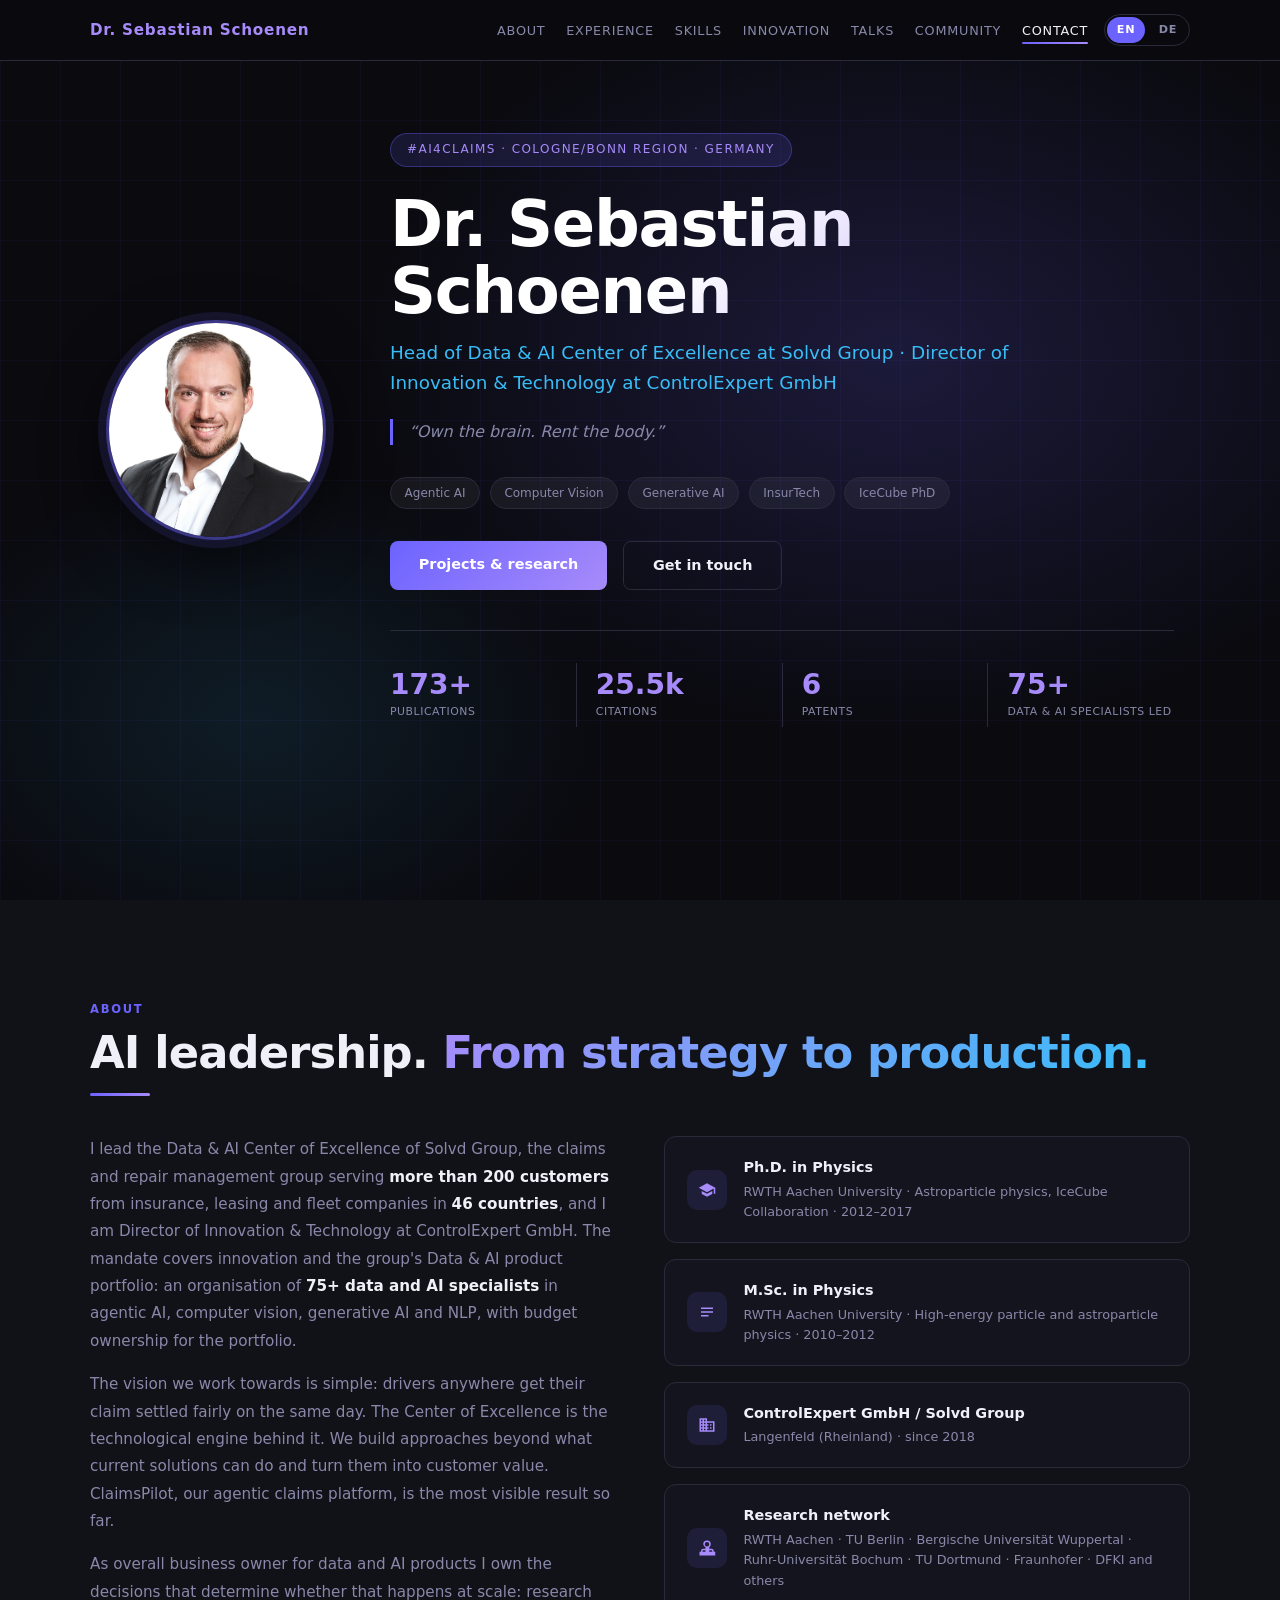
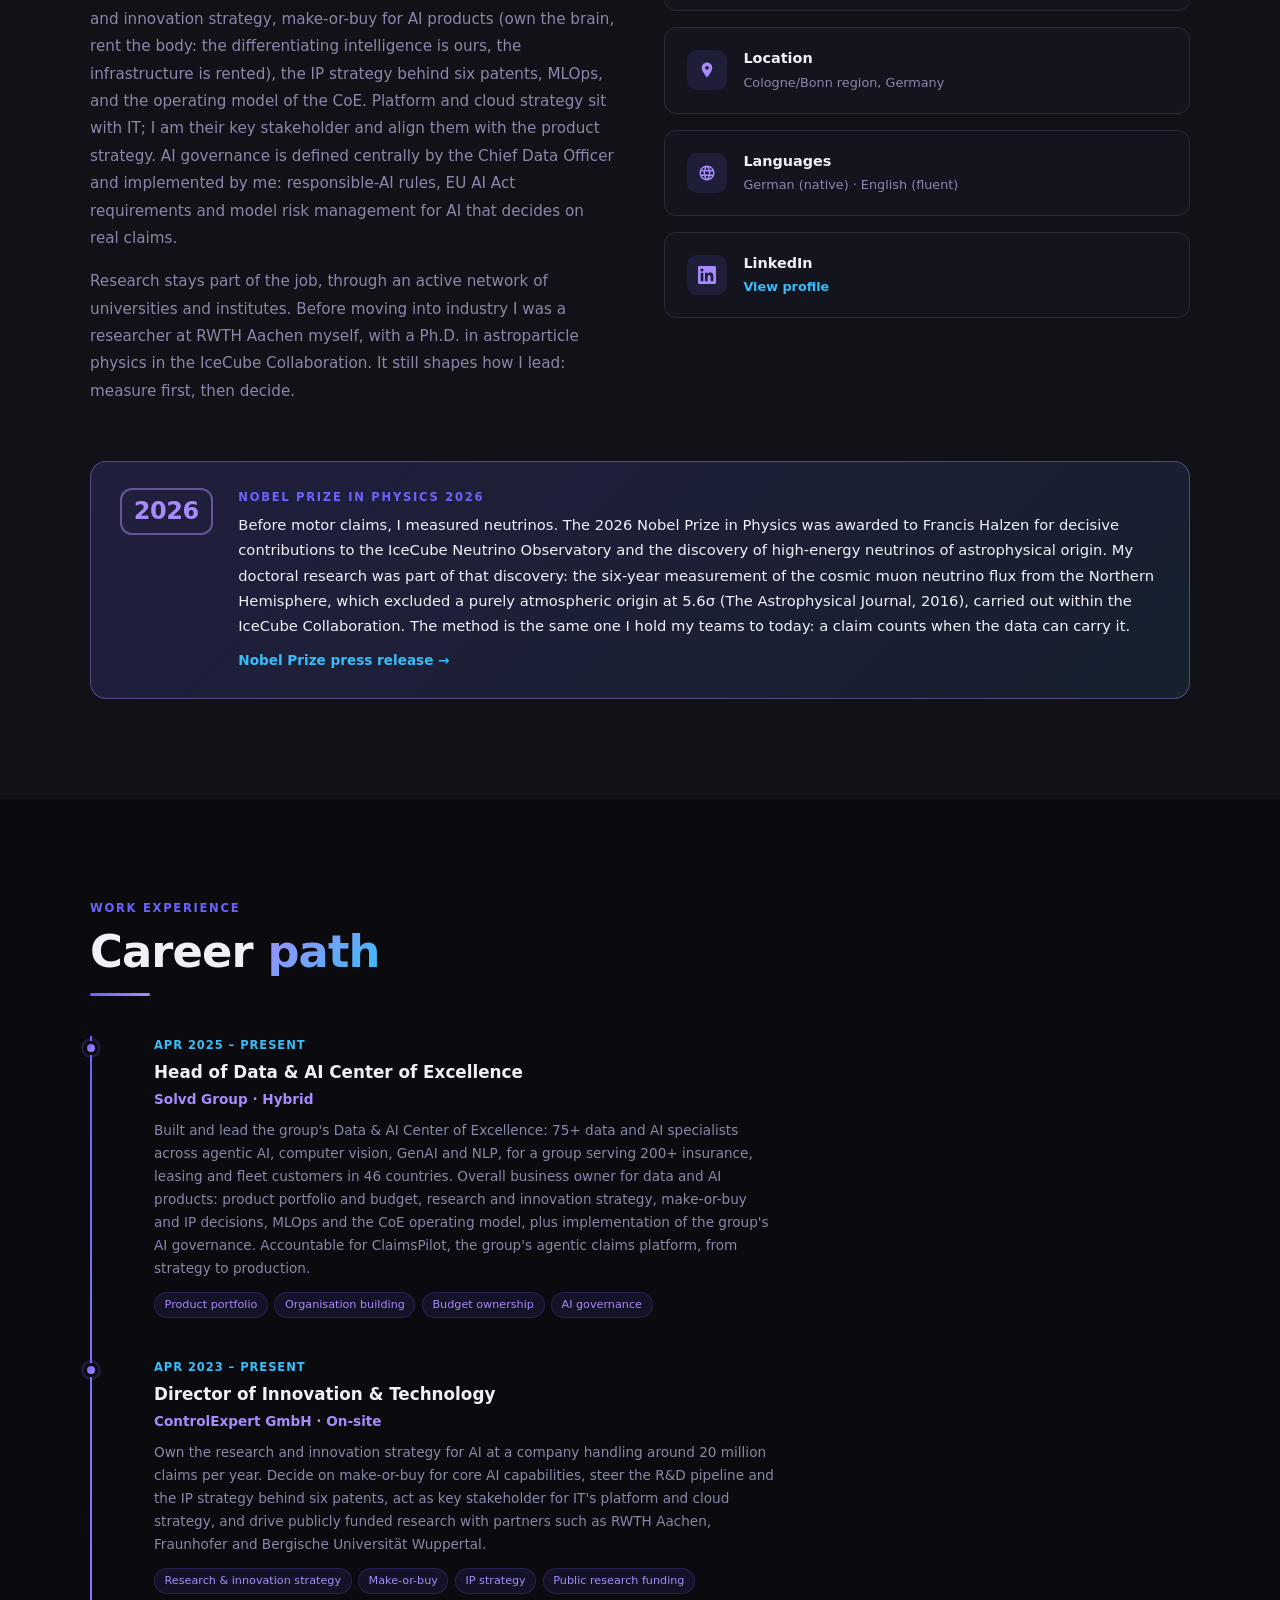
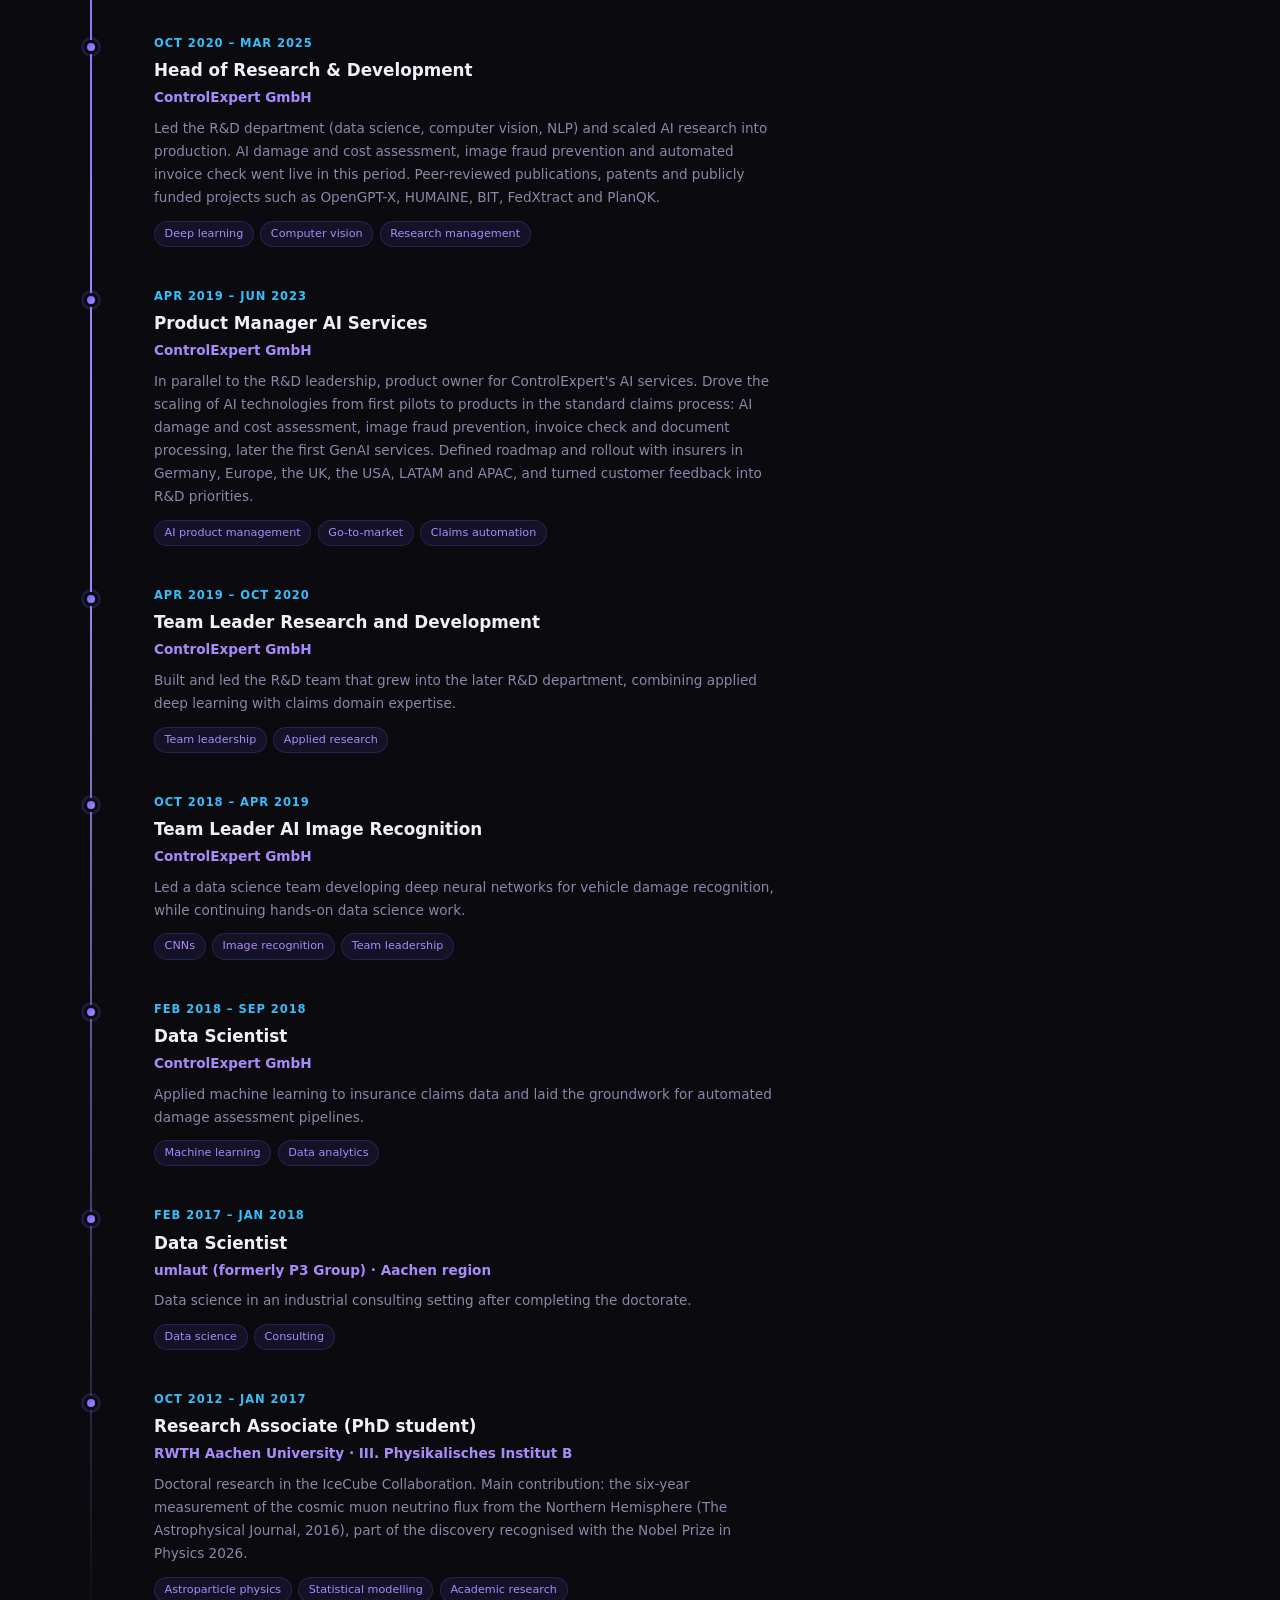
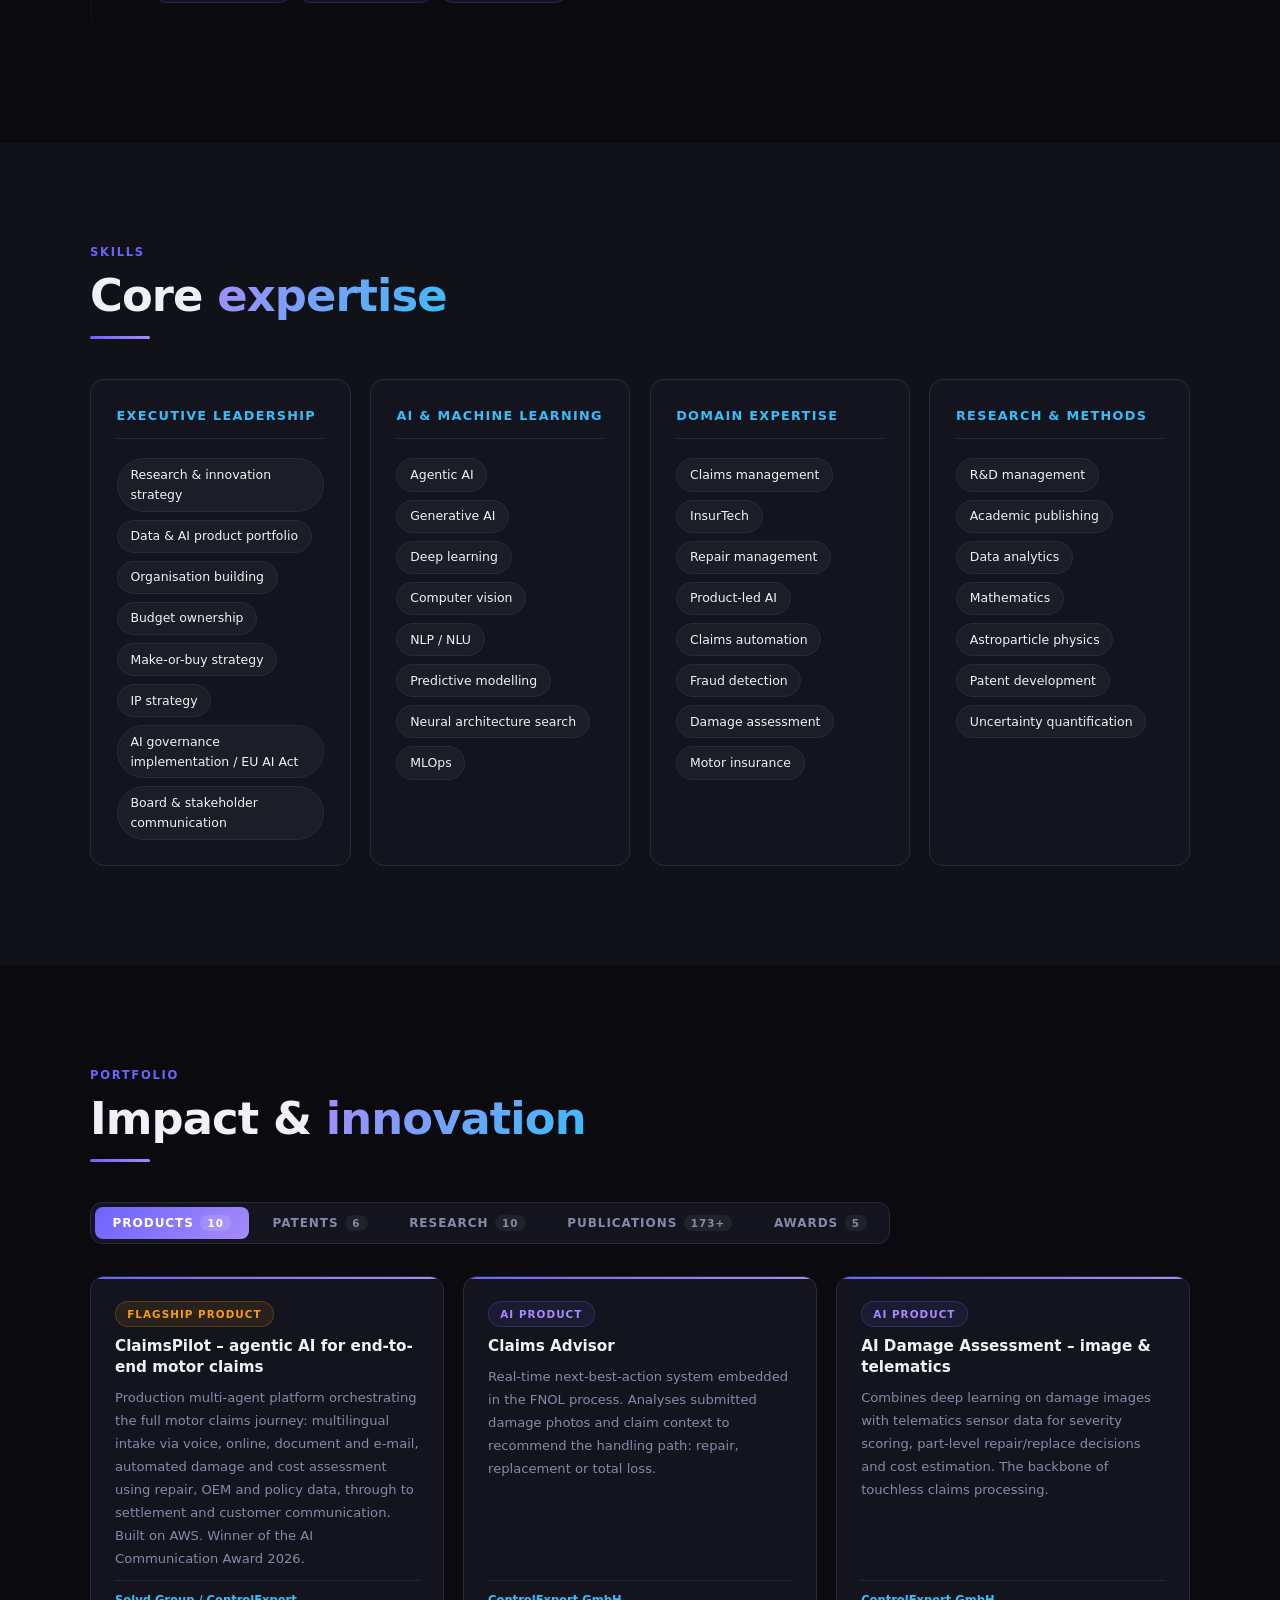
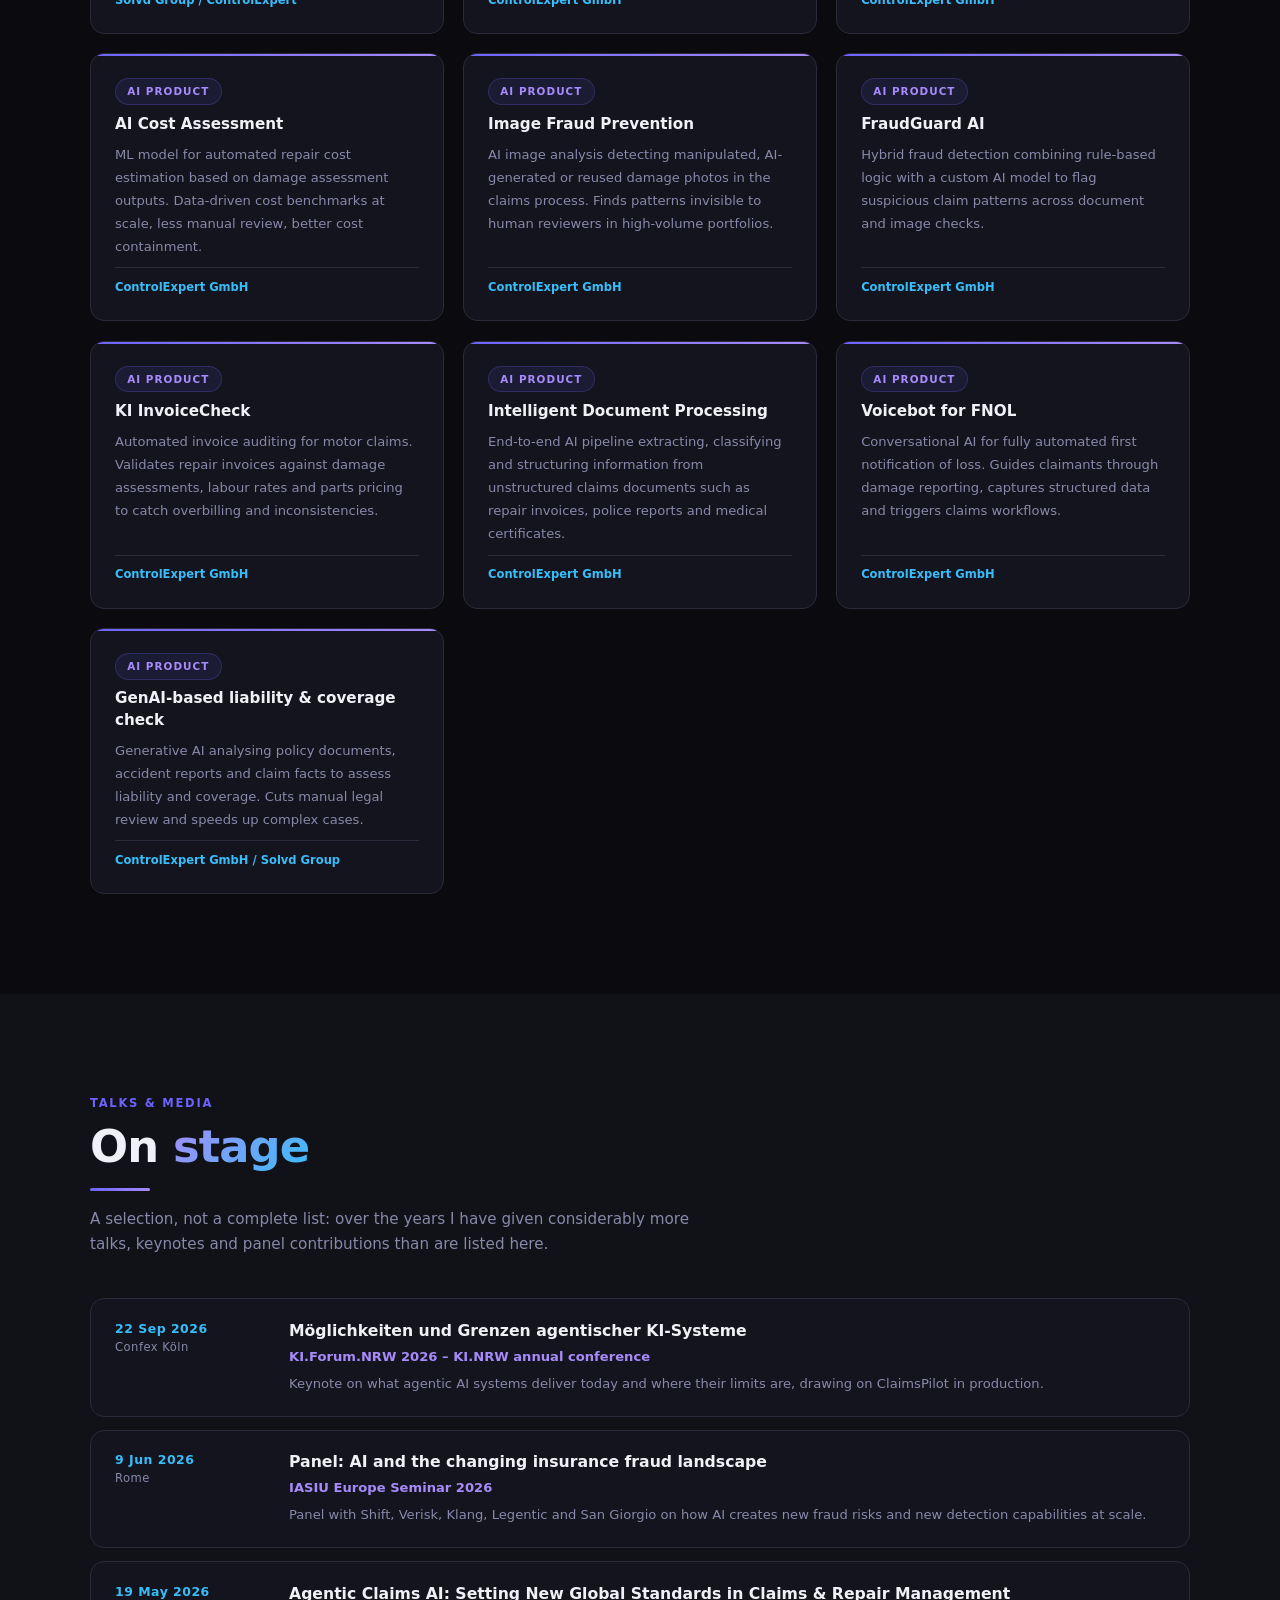
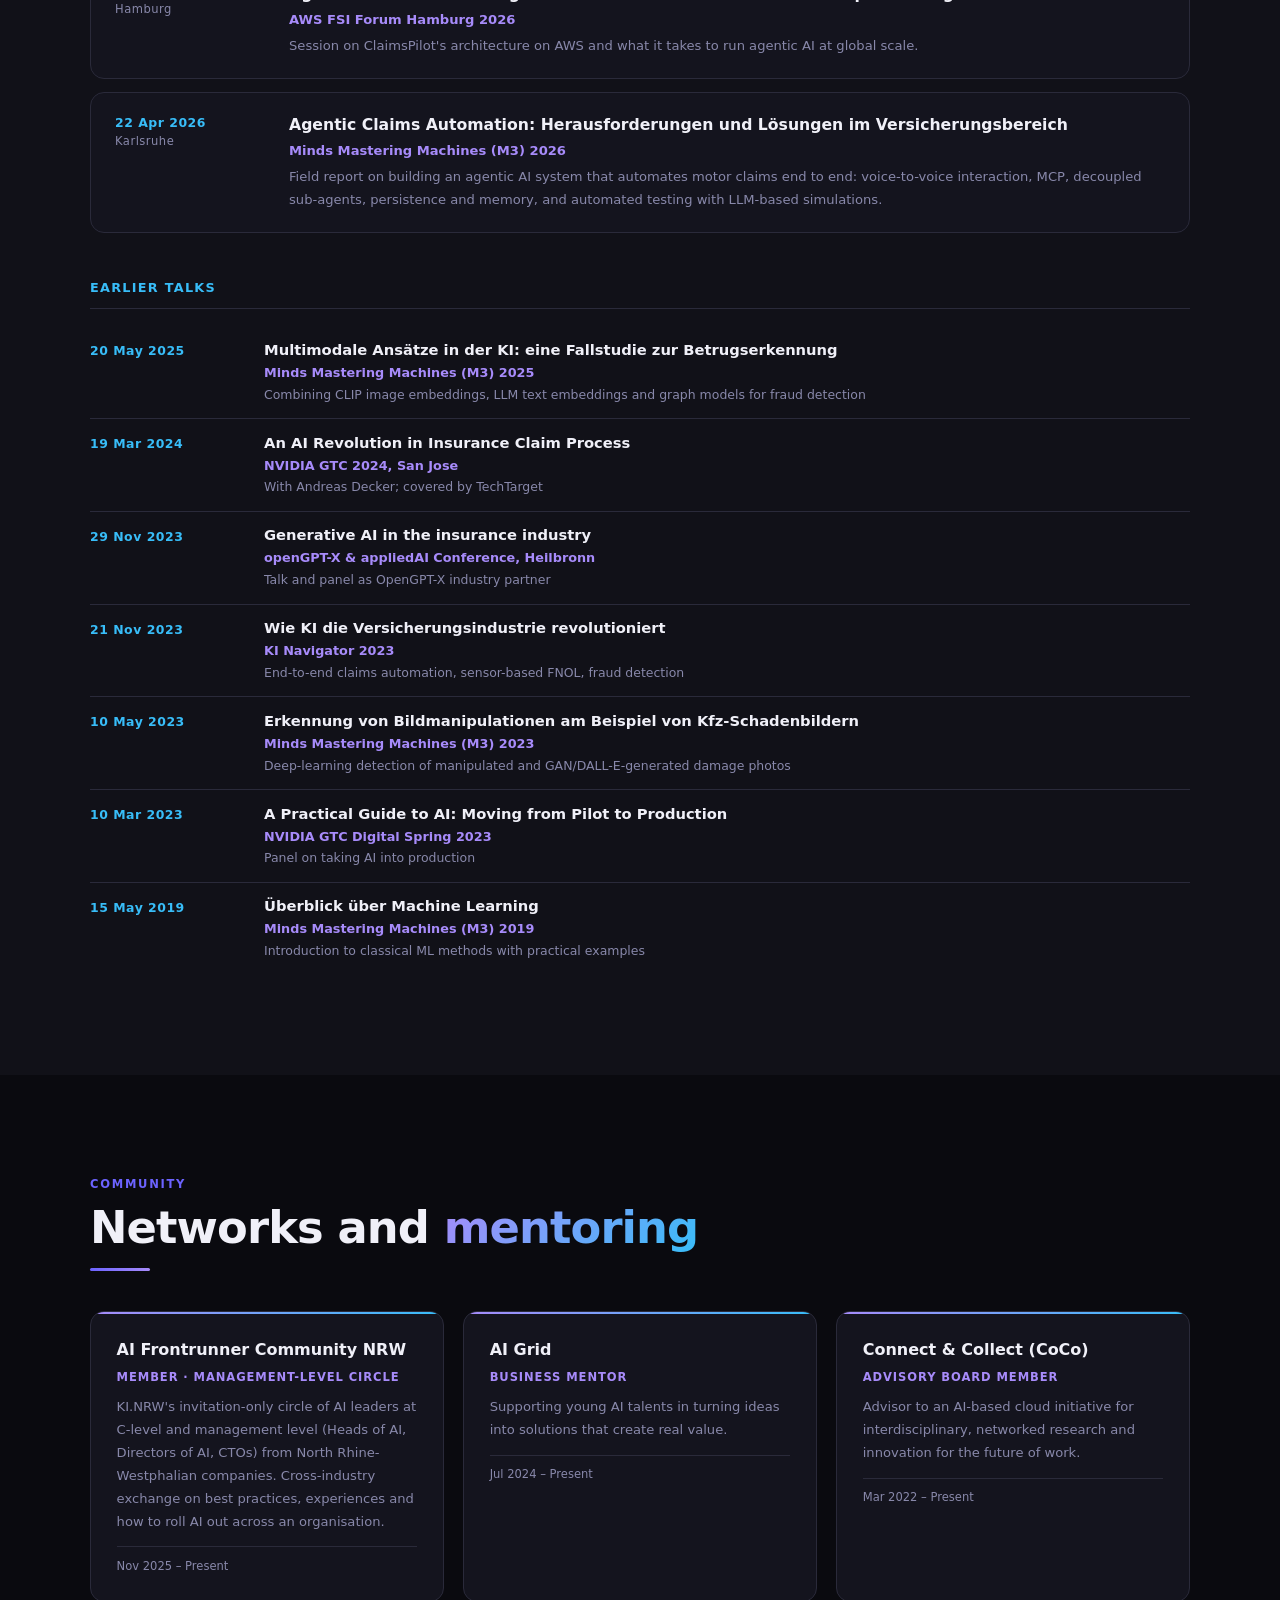
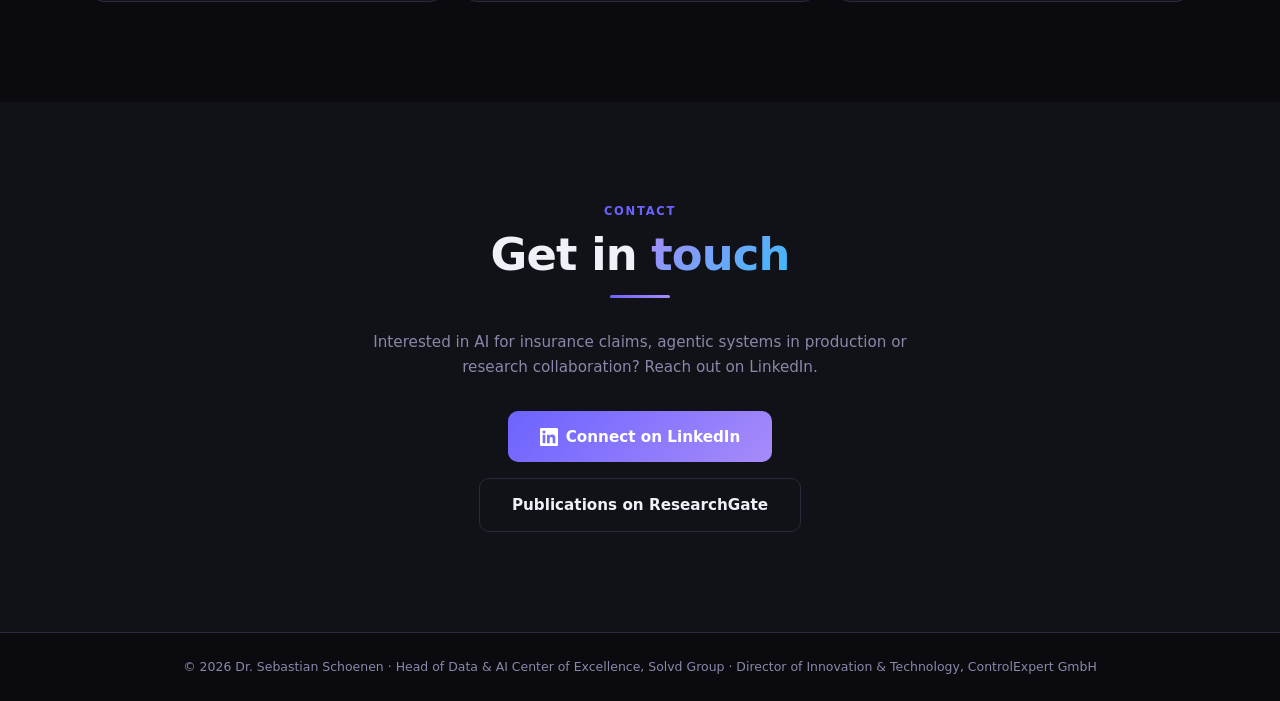
==== commit 6374d6e5: "add nobelprize and fix placing" ====
--- a/index.html
+++ b/index.html
@@ -4,7 +4,7 @@
 <meta charset="UTF-8">
 <meta name="viewport" content="width=device-width,initial-scale=1">
 <title>Dr. Sebastian Schoenen – AI for Insurance Claims | ControlExpert & Solvd Group</title>
-<meta name="description" content="Dr. Sebastian Schoenen: AI executive for insurance claims. Director Innovation &amp; Technology at ControlExpert, Head of Data &amp; AI CoE at Solvd Group, leading 75+ data &amp; AI specialists.">
+<meta name="description" content="Dr. Sebastian Schoenen: AI executive for insurance claims. Head of Data &amp; AI CoE at Solvd Group, Director Innovation &amp; Technology at ControlExpert, leading 75+ data &amp; AI specialists.">
 <meta name="author" content="Dr. Sebastian Schoenen">
 <meta name="google-site-verification" content="PhaROYmn4Sk4O86H737ElXS9R5Nn_UCqVJHR-7QiGtM">
 <meta name="robots" content="index,follow,max-image-preview:large">
@@ -22,7 +22,7 @@
 <meta property="og:locale:alternate" content="de_DE">
 <meta property="og:url" content="https://sebastianschoenen.github.io/">
 <meta property="og:title" content="Dr. Sebastian Schoenen – AI for Insurance Claims">
-<meta property="og:description" content="Director of Innovation &amp; Technology, ControlExpert · Head of Data &amp; AI Center of Excellence, Solvd Group. Agentic AI, computer vision and GenAI for motor claims &amp; repair.">
+<meta property="og:description" content="Head of Data &amp; AI Center of Excellence, Solvd Group · Director of Innovation &amp; Technology, ControlExpert. Agentic AI, computer vision and GenAI for motor claims &amp; repair.">
 <meta property="og:image" content="https://sebastianschoenen.github.io/og-image.png">
 <meta property="og:image:width" content="1200">
 <meta property="og:image:height" content="630">
@@ -31,13 +31,13 @@
 <meta property="profile:last_name" content="Schoenen">
 <meta name="twitter:card" content="summary_large_image">
 <meta name="twitter:title" content="Dr. Sebastian Schoenen – AI for Insurance Claims">
-<meta name="twitter:description" content="Director of Innovation &amp; Technology, ControlExpert · Head of Data &amp; AI Center of Excellence, Solvd Group. Agentic AI, computer vision and GenAI for motor claims &amp; repair.">
+<meta name="twitter:description" content="Head of Data &amp; AI Center of Excellence, Solvd Group · Director of Innovation &amp; Technology, ControlExpert. Agentic AI, computer vision and GenAI for motor claims &amp; repair.">
 <meta name="twitter:image" content="https://sebastianschoenen.github.io/og-image.png">
 <link rel="preload" as="image" href="SebastianSchoenen.jpg">
 <link rel="stylesheet" href="style.css">
-<script type="application/ld+json">{"@context": "https://schema.org", "@type": "Person", "@id": "https://sebastianschoenen.github.io/#person", "name": "Sebastian Schoenen", "honorificPrefix": "Dr.", "givenName": "Sebastian", "familyName": "Schoenen", "alternateName": "Dr. Sebastian Schoenen", "url": "https://sebastianschoenen.github.io/", "image": "https://sebastianschoenen.github.io/SebastianSchoenen.jpg", "jobTitle": ["Director of Innovation & Technology", "Head of Data & AI Center of Excellence"], "worksFor": [{"@type": "Organization", "name": "ControlExpert GmbH", "url": "https://www.controlexpert.com/", "address": {"@type": "PostalAddress", "addressLocality": "Langenfeld (Rheinland)", "addressCountry": "DE"}}, {"@type": "Organization", "name": "Solvd Group", "url": "https://solvd.group/"}], "alumniOf": {"@type": "CollegeOrUniversity", "name": "RWTH Aachen University", "url": "https://www.rwth-aachen.de/"}, "hasCredential": {"@type": "EducationalOccupationalCredential", "credentialCategory": "degree", "name": "Ph.D. in Physics", "recognizedBy": {"@type": "CollegeOrUniversity", "name": "RWTH Aachen University"}}, "address": {"@type": "PostalAddress", "addressRegion": "North Rhine-Westphalia", "addressCountry": "DE"}, "nationality": {"@type": "Country", "name": "Germany"}, "memberOf": {"@type": "Organization", "name": "IceCube Collaboration", "url": "https://icecube.wisc.edu/"}, "knowsLanguage": ["de", "en"], "knowsAbout": ["Agentic AI", "Generative AI", "Computer Vision", "Deep Learning", "Machine Learning", "Insurance Claims Management", "Motor Insurance", "Fraud Detection", "Astroparticle Physics", "AI Governance"], "award": ["AI Communication Award 2026 – AI Strategy, Analytics & Agents in Communication (ClaimsPilot)", "KI Innovation Award 2024 – F.A.Z. Institut & KI Bundesverband", "Springorum Denkmünze – RWTH Aachen (2013)", "DFG Research Training Group scholarship – RWTH Aachen (2013)", "3rd place Talanx Insurance Hackathon (2018)"], "sameAs": ["https://www.linkedin.com/in/dr-sebastian-schoenen-b24898153/", "https://www.researchgate.net/profile/Sebastian-Schoenen"]}</script>
+<script type="application/ld+json">{"@context": "https://schema.org", "@type": "Person", "@id": "https://sebastianschoenen.github.io/#person", "name": "Sebastian Schoenen", "honorificPrefix": "Dr.", "givenName": "Sebastian", "familyName": "Schoenen", "alternateName": "Dr. Sebastian Schoenen", "url": "https://sebastianschoenen.github.io/", "image": "https://sebastianschoenen.github.io/SebastianSchoenen.jpg", "jobTitle": ["Head of Data & AI Center of Excellence", "Director of Innovation & Technology"], "worksFor": [{"@type": "Organization", "name": "Solvd Group", "url": "https://solvd.group/"}, {"@type": "Organization", "name": "ControlExpert GmbH", "url": "https://www.controlexpert.com/", "address": {"@type": "PostalAddress", "addressLocality": "Langenfeld (Rheinland)", "addressCountry": "DE"}}], "alumniOf": {"@type": "CollegeOrUniversity", "name": "RWTH Aachen University", "url": "https://www.rwth-aachen.de/"}, "hasCredential": {"@type": "EducationalOccupationalCredential", "credentialCategory": "degree", "name": "Ph.D. in Physics", "recognizedBy": {"@type": "CollegeOrUniversity", "name": "RWTH Aachen University"}}, "address": {"@type": "PostalAddress", "addressRegion": "North Rhine-Westphalia", "addressCountry": "DE"}, "nationality": {"@type": "Country", "name": "Germany"}, "memberOf": {"@type": "Organization", "name": "IceCube Collaboration", "url": "https://icecube.wisc.edu/"}, "knowsLanguage": ["de", "en"], "knowsAbout": ["Agentic AI", "Generative AI", "Computer Vision", "Deep Learning", "Machine Learning", "Insurance Claims Management", "Motor Insurance", "Fraud Detection", "Astroparticle Physics", "AI Governance"], "award": ["AI Communication Award 2026 – AI Strategy, Analytics & Agents in Communication (ClaimsPilot)", "KI Innovation Award 2024 – F.A.Z. Institut & KI Bundesverband", "Springorum Denkmünze – RWTH Aachen (2013)", "DFG Research Training Group scholarship – RWTH Aachen (2013)", "3rd place Talanx Insurance Hackathon (2018)"], "sameAs": ["https://www.linkedin.com/in/dr-sebastian-schoenen-b24898153/", "https://www.researchgate.net/profile/Sebastian-Schoenen"]}</script>
 <script type="application/ld+json">{"@context": "https://schema.org", "@type": "WebSite", "@id": "https://sebastianschoenen.github.io/#website", "url": "https://sebastianschoenen.github.io/", "name": "Dr. Sebastian Schoenen", "inLanguage": ["en", "de"], "about": {"@id": "https://sebastianschoenen.github.io/#person"}, "publisher": {"@id": "https://sebastianschoenen.github.io/#person"}}</script>
-<script type="application/ld+json">{"@context": "https://schema.org", "@type": "ProfilePage", "url": "https://sebastianschoenen.github.io/", "inLanguage": "en", "name": "Dr. Sebastian Schoenen – AI for Insurance Claims", "description": "Dr. Sebastian Schoenen: AI executive for insurance claims. Director Innovation & Technology at ControlExpert, Head of Data & AI CoE at Solvd Group, leading 75+ data & AI specialists.", "mainEntity": {"@id": "https://sebastianschoenen.github.io/#person"}, "dateModified": "2026-10-09", "isPartOf": {"@id": "https://sebastianschoenen.github.io/#website"}}</script>
+<script type="application/ld+json">{"@context": "https://schema.org", "@type": "ProfilePage", "url": "https://sebastianschoenen.github.io/", "inLanguage": "en", "name": "Dr. Sebastian Schoenen – AI for Insurance Claims", "description": "Dr. Sebastian Schoenen: AI executive for insurance claims. Head of Data & AI CoE at Solvd Group, Director Innovation & Technology at ControlExpert, leading 75+ data & AI specialists.", "mainEntity": {"@id": "https://sebastianschoenen.github.io/#person"}, "dateModified": "2026-10-09", "isPartOf": {"@id": "https://sebastianschoenen.github.io/#website"}}</script>
 </head>
 <body>
 
@@ -64,24 +64,11 @@
     <div class="hero-text">
       <div class="hero-tag">#AI4Claims · Cologne/Bonn region · Germany</div>
       <h1 class="hero-name">Dr. Sebastian <br>Schoenen</h1>
-      <p class="hero-title">Director of Innovation &amp; Technology at ControlExpert GmbH · Head of Data &amp; AI Center of Excellence at Solvd Group</p>
+      <p class="hero-title">Head of Data &amp; AI Center of Excellence at Solvd Group · Director of Innovation &amp; Technology at ControlExpert GmbH</p>
       <blockquote class="hero-quote">“Own the brain. Rent the body.”</blockquote>
       <ul class="hero-badges"><li class="badge">Agentic AI</li><li class="badge">Computer Vision</li><li class="badge">Generative AI</li><li class="badge">InsurTech</li><li class="badge">IceCube PhD</li></ul>
       <div class="hero-btns"><a href="#projects" class="btn-pri">Projects & research</a><a href="#contact" class="btn-sec">Get in touch</a></div>
       <ul class="hero-stats"><li class="hero-stat"><div class="stat-num">173+</div><div class="stat-lbl">Publications</div></li><li class="hero-stat"><div class="stat-num">25.5k</div><div class="stat-lbl">Citations</div></li><li class="hero-stat"><div class="stat-num">6</div><div class="stat-lbl">Patents</div></li><li class="hero-stat"><div class="stat-num">75+</div><div class="stat-lbl">Data &amp; AI specialists led</div></li></ul>
-    </div>
-  </div>
-</section>
-
-<section id="nobel" class="highlight" aria-labelledby="nobel-title">
-  <div class="container">
-    <div class="highlight-box reveal">
-      <div class="highlight-mark" aria-hidden="true">2026</div>
-      <div>
-        <h2 class="sec-label" id="nobel-title">Nobel Prize in Physics 2026</h2>
-        <p>The 2026 Nobel Prize in Physics was awarded to Francis Halzen for decisive contributions to the IceCube Neutrino Observatory and the discovery of high-energy neutrinos of astrophysical origin. My doctoral research was part of that discovery: the six-year measurement of the cosmic muon neutrino flux from the Northern Hemisphere, which excluded a purely atmospheric origin at 5.6σ (The Astrophysical Journal, 2016), carried out within the IceCube Collaboration.</p>
-        <a href="https://www.nobelprize.org/prizes/physics/2026/press-release/" target="_blank" rel="noopener">Nobel Prize press release →</a>
-      </div>
     </div>
   </div>
 </section>
@@ -92,8 +79,16 @@
     <h2 class="sec-title">AI leadership. <span>From strategy to production.</span></h2>
     <div class="sec-line" aria-hidden="true"></div>
     <div class="about-grid">
-      <div class="about-text"><p>I lead the Data &amp; AI Center of Excellence of Solvd Group, the claims and repair management group serving <strong>more than 200 customers</strong> from insurance, leasing and fleet companies in <strong>46 countries</strong>, and I am Director of Innovation &amp; Technology at ControlExpert GmbH. The mandate covers innovation and the group's Data &amp; AI product portfolio: an organisation of <strong>75+ data and AI specialists</strong> in agentic AI, computer vision, generative AI and NLP, with budget ownership for the portfolio.</p><p>The vision we work towards is simple: drivers anywhere get their claim settled fairly on the same day. The Center of Excellence is the technological engine behind it. We build approaches beyond what current solutions can do and turn them into customer value. ClaimsPilot, our agentic claims platform, is the most visible result so far.</p><p>As overall business owner for data and AI products I own the decisions that determine whether that happens at scale: research and innovation strategy, make-or-buy for AI products (own the brain, rent the body: the differentiating intelligence is ours, the infrastructure is rented), the IP strategy behind six patents, MLOps, and the operating model of the CoE. Platform and cloud strategy sit with IT; I am their key stakeholder and align them with the product strategy. AI governance is defined centrally by the Chief Data Officer and implemented by me: responsible-AI rules, EU AI Act requirements and model risk management for AI that decides on real claims.</p><p>Research stays part of the job, through an active network of universities and institutes. Before moving into industry I was a researcher at RWTH Aachen myself, with a Ph.D. in astroparticle physics in the IceCube Collaboration. That work is part of the discovery recognised with the Nobel Prize in Physics 2026. It still shapes how I lead: measure first, then decide.</p></div>
-      <div class="about-cards"><div class="info-card reveal"><div class="info-icon"><svg viewBox="0 0 24 24" aria-hidden="true"><path d="M12 3L1 9l11 6 9-4.91V17h2V9L12 3zM5 13.18v4L12 21l7-3.82v-4L12 17l-7-3.82z"/></svg></div><div><h3>Ph.D. in Physics</h3><p>RWTH Aachen University · Astroparticle physics · 2012–2017</p></div></div><div class="info-card reveal"><div class="info-icon"><svg viewBox="0 0 24 24" aria-hidden="true"><path d="M4 6h16v2H4zm0 5h16v2H4zm0 5h10v2H4z"/></svg></div><div><h3>M.Sc. in Physics</h3><p>RWTH Aachen University · High-energy particle and astroparticle physics · 2010–2012</p></div></div><div class="info-card reveal"><div class="info-icon"><svg viewBox="0 0 24 24" aria-hidden="true"><path d="M12 7V3H2v18h20V7H12zM6 19H4v-2h2v2zm0-4H4v-2h2v2zm0-4H4V9h2v2zm0-4H4V5h2v2zm4 12H8v-2h2v2zm0-4H8v-2h2v2zm0-4H8V9h2v2zm0-4H8V5h2v2zm10 12h-8v-2h2v-2h-2v-2h2v-2h-2V9h8v10zm-2-8h-2v2h2v-2zm0 4h-2v2h2v-2z"/></svg></div><div><h3>ControlExpert GmbH / Solvd Group</h3><p>Langenfeld (Rheinland) · since 2018</p></div></div><div class="info-card reveal"><div class="info-icon"><svg viewBox="0 0 24 24" aria-hidden="true"><path d="M12 2a5 5 0 015 5c0 1.6-.8 3-2 3.9V13h3a3 3 0 013 3v1h2v5h-6v-5h2v-1a1 1 0 00-1-1h-3v2h2v5H8v-5h2v-2H7a1 1 0 00-1 1v1h2v5H2v-5h2v-1a3 3 0 013-3h3v-2.1A5 5 0 017 7a5 5 0 015-5zm0 2a3 3 0 100 6 3 3 0 000-6z"/></svg></div><div><h3>Research network</h3><p>RWTH Aachen · TU Berlin · Bergische Universität Wuppertal · Ruhr-Universität Bochum · TU Dortmund · Fraunhofer · DFKI and others</p></div></div><div class="info-card reveal"><div class="info-icon"><svg viewBox="0 0 24 24" aria-hidden="true"><path d="M12 2C8.13 2 5 5.13 5 9c0 5.25 7 13 7 13s7-7.75 7-13c0-3.87-3.13-7-7-7zm0 9.5c-1.38 0-2.5-1.12-2.5-2.5s1.12-2.5 2.5-2.5 2.5 1.12 2.5 2.5-1.12 2.5-2.5 2.5z"/></svg></div><div><h3>Location</h3><p>Cologne/Bonn region, Germany</p></div></div><div class="info-card reveal"><div class="info-icon"><svg viewBox="0 0 24 24" aria-hidden="true"><path d="M11.99 2C6.47 2 2 6.48 2 12s4.47 10 9.99 10C17.52 22 22 17.52 22 12S17.52 2 11.99 2zm6.93 6h-2.95c-.32-1.25-.78-2.45-1.38-3.56 1.84.63 3.37 1.91 4.33 3.56zM12 4.04c.83 1.2 1.48 2.53 1.91 3.96h-3.82c.43-1.43 1.08-2.76 1.91-3.96zM4.26 14C4.1 13.36 4 12.69 4 12s.1-1.36.26-2h3.38c-.08.66-.14 1.32-.14 2s.06 1.34.14 2H4.26zm.82 2h2.95c.32 1.25.78 2.45 1.38 3.56-1.84-.63-3.37-1.9-4.33-3.56zm2.95-8H5.08c.96-1.66 2.49-2.93 4.33-3.56C8.81 5.55 8.35 6.75 8.03 8zM12 19.96c-.83-1.2-1.48-2.53-1.91-3.96h3.82c-.43 1.43-1.08 2.76-1.91 3.96zM14.34 14H9.66c-.09-.66-.16-1.32-.16-2s.07-1.35.16-2h4.68c.09.65.16 1.32.16 2s-.07 1.34-.16 2zm.25 5.56c.6-1.11 1.06-2.31 1.38-3.56h2.95c-.96 1.65-2.49 2.93-4.33 3.56zM16.36 14c.08-.66.14-1.32.14-2s-.06-1.34-.14-2h3.38c.16.64.26 1.31.26 2s-.1 1.36-.26 2h-3.38z"/></svg></div><div><h3>Languages</h3><p>German (native) · English (fluent)</p></div></div><div class="info-card reveal"><div class="info-icon"><svg viewBox="0 0 24 24" aria-hidden="true"><path d="M20.447 20.452h-3.554v-5.569c0-1.328-.027-3.037-1.852-3.037-1.853 0-2.136 1.445-2.136 2.939v5.667H9.351V9h3.414v1.561h.046c.477-.9 1.637-1.85 3.37-1.85 3.601 0 4.267 2.37 4.267 5.455v6.286zM5.337 7.433a2.062 2.062 0 01-2.063-2.065 2.064 2.064 0 112.063 2.065zm1.782 13.019H3.555V9h3.564v11.452zM22.225 0H1.771C.792 0 0 .774 0 1.729v20.542C0 23.227.792 24 1.771 24h20.451C23.2 24 24 23.227 24 22.271V1.729C24 .774 23.2 0 22.222 0h.003z"/></svg></div><div><h3>LinkedIn</h3><p><a href="https://www.linkedin.com/in/dr-sebastian-schoenen-b24898153/" target="_blank" rel="noopener">View profile</a></p></div></div></div>
+      <div class="about-text"><p>I lead the Data &amp; AI Center of Excellence of Solvd Group, the claims and repair management group serving <strong>more than 200 customers</strong> from insurance, leasing and fleet companies in <strong>46 countries</strong>, and I am Director of Innovation &amp; Technology at ControlExpert GmbH. The mandate covers innovation and the group's Data &amp; AI product portfolio: an organisation of <strong>75+ data and AI specialists</strong> in agentic AI, computer vision, generative AI and NLP, with budget ownership for the portfolio.</p><p>The vision we work towards is simple: drivers anywhere get their claim settled fairly on the same day. The Center of Excellence is the technological engine behind it. We build approaches beyond what current solutions can do and turn them into customer value. ClaimsPilot, our agentic claims platform, is the most visible result so far.</p><p>As overall business owner for data and AI products I own the decisions that determine whether that happens at scale: research and innovation strategy, make-or-buy for AI products (own the brain, rent the body: the differentiating intelligence is ours, the infrastructure is rented), the IP strategy behind six patents, MLOps, and the operating model of the CoE. Platform and cloud strategy sit with IT; I am their key stakeholder and align them with the product strategy. AI governance is defined centrally by the Chief Data Officer and implemented by me: responsible-AI rules, EU AI Act requirements and model risk management for AI that decides on real claims.</p><p>Research stays part of the job, through an active network of universities and institutes. Before moving into industry I was a researcher at RWTH Aachen myself, with a Ph.D. in astroparticle physics in the IceCube Collaboration. It still shapes how I lead: measure first, then decide.</p></div>
+      <div class="about-cards"><div class="info-card reveal"><div class="info-icon"><svg viewBox="0 0 24 24" aria-hidden="true"><path d="M12 3L1 9l11 6 9-4.91V17h2V9L12 3zM5 13.18v4L12 21l7-3.82v-4L12 17l-7-3.82z"/></svg></div><div><h3>Ph.D. in Physics</h3><p>RWTH Aachen University · Astroparticle physics, IceCube Collaboration · 2012–2017</p></div></div><div class="info-card reveal"><div class="info-icon"><svg viewBox="0 0 24 24" aria-hidden="true"><path d="M4 6h16v2H4zm0 5h16v2H4zm0 5h10v2H4z"/></svg></div><div><h3>M.Sc. in Physics</h3><p>RWTH Aachen University · High-energy particle and astroparticle physics · 2010–2012</p></div></div><div class="info-card reveal"><div class="info-icon"><svg viewBox="0 0 24 24" aria-hidden="true"><path d="M12 7V3H2v18h20V7H12zM6 19H4v-2h2v2zm0-4H4v-2h2v2zm0-4H4V9h2v2zm0-4H4V5h2v2zm4 12H8v-2h2v2zm0-4H8v-2h2v2zm0-4H8V9h2v2zm0-4H8V5h2v2zm10 12h-8v-2h2v-2h-2v-2h2v-2h-2V9h8v10zm-2-8h-2v2h2v-2zm0 4h-2v2h2v-2z"/></svg></div><div><h3>ControlExpert GmbH / Solvd Group</h3><p>Langenfeld (Rheinland) · since 2018</p></div></div><div class="info-card reveal"><div class="info-icon"><svg viewBox="0 0 24 24" aria-hidden="true"><path d="M12 2a5 5 0 015 5c0 1.6-.8 3-2 3.9V13h3a3 3 0 013 3v1h2v5h-6v-5h2v-1a1 1 0 00-1-1h-3v2h2v5H8v-5h2v-2H7a1 1 0 00-1 1v1h2v5H2v-5h2v-1a3 3 0 013-3h3v-2.1A5 5 0 017 7a5 5 0 015-5zm0 2a3 3 0 100 6 3 3 0 000-6z"/></svg></div><div><h3>Research network</h3><p>RWTH Aachen · TU Berlin · Bergische Universität Wuppertal · Ruhr-Universität Bochum · TU Dortmund · Fraunhofer · DFKI and others</p></div></div><div class="info-card reveal"><div class="info-icon"><svg viewBox="0 0 24 24" aria-hidden="true"><path d="M12 2C8.13 2 5 5.13 5 9c0 5.25 7 13 7 13s7-7.75 7-13c0-3.87-3.13-7-7-7zm0 9.5c-1.38 0-2.5-1.12-2.5-2.5s1.12-2.5 2.5-2.5 2.5 1.12 2.5 2.5-1.12 2.5-2.5 2.5z"/></svg></div><div><h3>Location</h3><p>Cologne/Bonn region, Germany</p></div></div><div class="info-card reveal"><div class="info-icon"><svg viewBox="0 0 24 24" aria-hidden="true"><path d="M11.99 2C6.47 2 2 6.48 2 12s4.47 10 9.99 10C17.52 22 22 17.52 22 12S17.52 2 11.99 2zm6.93 6h-2.95c-.32-1.25-.78-2.45-1.38-3.56 1.84.63 3.37 1.91 4.33 3.56zM12 4.04c.83 1.2 1.48 2.53 1.91 3.96h-3.82c.43-1.43 1.08-2.76 1.91-3.96zM4.26 14C4.1 13.36 4 12.69 4 12s.1-1.36.26-2h3.38c-.08.66-.14 1.32-.14 2s.06 1.34.14 2H4.26zm.82 2h2.95c.32 1.25.78 2.45 1.38 3.56-1.84-.63-3.37-1.9-4.33-3.56zm2.95-8H5.08c.96-1.66 2.49-2.93 4.33-3.56C8.81 5.55 8.35 6.75 8.03 8zM12 19.96c-.83-1.2-1.48-2.53-1.91-3.96h3.82c-.43 1.43-1.08 2.76-1.91 3.96zM14.34 14H9.66c-.09-.66-.16-1.32-.16-2s.07-1.35.16-2h4.68c.09.65.16 1.32.16 2s-.07 1.34-.16 2zm.25 5.56c.6-1.11 1.06-2.31 1.38-3.56h2.95c-.96 1.65-2.49 2.93-4.33 3.56zM16.36 14c.08-.66.14-1.32.14-2s-.06-1.34-.14-2h3.38c.16.64.26 1.31.26 2s-.1 1.36-.26 2h-3.38z"/></svg></div><div><h3>Languages</h3><p>German (native) · English (fluent)</p></div></div><div class="info-card reveal"><div class="info-icon"><svg viewBox="0 0 24 24" aria-hidden="true"><path d="M20.447 20.452h-3.554v-5.569c0-1.328-.027-3.037-1.852-3.037-1.853 0-2.136 1.445-2.136 2.939v5.667H9.351V9h3.414v1.561h.046c.477-.9 1.637-1.85 3.37-1.85 3.601 0 4.267 2.37 4.267 5.455v6.286zM5.337 7.433a2.062 2.062 0 01-2.063-2.065 2.064 2.064 0 112.063 2.065zm1.782 13.019H3.555V9h3.564v11.452zM22.225 0H1.771C.792 0 0 .774 0 1.729v20.542C0 23.227.792 24 1.771 24h20.451C23.2 24 24 23.227 24 22.271V1.729C24 .774 23.2 0 22.222 0h.003z"/></svg></div><div><h3>LinkedIn</h3><p><a href="https://www.linkedin.com/in/dr-sebastian-schoenen-b24898153/" target="_blank" rel="noopener">View profile</a></p></div></div></div>
+    </div>
+    <div class="highlight-box reveal" id="nobel">
+      <div class="highlight-mark" aria-hidden="true">2026</div>
+      <div>
+        <h3 class="sec-label">Nobel Prize in Physics 2026</h3>
+        <p>Before motor claims, I measured neutrinos. The 2026 Nobel Prize in Physics was awarded to Francis Halzen for decisive contributions to the IceCube Neutrino Observatory and the discovery of high-energy neutrinos of astrophysical origin. My doctoral research was part of that discovery: the six-year measurement of the cosmic muon neutrino flux from the Northern Hemisphere, which excluded a purely atmospheric origin at 5.6σ (The Astrophysical Journal, 2016), carried out within the IceCube Collaboration. The method is the same one I hold my teams to today: a claim counts when the data can carry it.</p>
+        <a href="https://www.nobelprize.org/prizes/physics/2026/press-release/" target="_blank" rel="noopener">Nobel Prize press release →</a>
+      </div>
     </div>
   </div>
 </section>
@@ -103,7 +98,7 @@
     <div class="sec-label">Work experience</div>
     <h2 class="sec-title">Career <span>path</span></h2>
     <div class="sec-line" aria-hidden="true"></div>
-    <ol class="timeline"><li class="t-item reveal"><div class="t-dot" aria-hidden="true"></div><div class="t-period">Apr 2025 – Present</div><h3 class="t-role">Head of Data &amp; AI Center of Excellence</h3><div class="t-company">Solvd Group · Hybrid</div><p class="t-desc">Built and lead the group's Data &amp; AI Center of Excellence: 75+ data and AI specialists across agentic AI, computer vision, GenAI and NLP, for a group serving 200+ insurance, leasing and fleet customers in 46 countries. Overall business owner for data and AI products: product portfolio and budget, research and innovation strategy, make-or-buy and IP decisions, MLOps and the CoE operating model, plus implementation of the group's AI governance. Accountable for ClaimsPilot, the group's agentic claims platform, from strategy to production.</p><ul class="t-tags"><li class="t-tag">Product portfolio</li><li class="t-tag">Organisation building</li><li class="t-tag">Budget ownership</li><li class="t-tag">AI governance</li></ul></li><li class="t-item reveal"><div class="t-dot" aria-hidden="true"></div><div class="t-period">Apr 2023 – Present</div><h3 class="t-role">Director of Innovation &amp; Technology</h3><div class="t-company">ControlExpert GmbH · On-site</div><p class="t-desc">Own the research and innovation strategy for AI at a company handling around 20 million claims per year. Decide on make-or-buy for core AI capabilities, steer the R&amp;D pipeline and the IP strategy behind six patents, act as key stakeholder for IT's platform and cloud strategy, and drive publicly funded research with partners such as RWTH Aachen, Fraunhofer and Bergische Universität Wuppertal.</p><ul class="t-tags"><li class="t-tag">Research &amp; innovation strategy</li><li class="t-tag">Make-or-buy</li><li class="t-tag">IP strategy</li><li class="t-tag">Public research funding</li></ul></li><li class="t-item reveal"><div class="t-dot" aria-hidden="true"></div><div class="t-period">Oct 2020 – Mar 2025</div><h3 class="t-role">Head of Research &amp; Development</h3><div class="t-company">ControlExpert GmbH</div><p class="t-desc">Led the R&amp;D department and scaled AI research into production. Peer-reviewed publications, patents and applied research in computer vision and uncertainty quantification for motor claims.</p><ul class="t-tags"><li class="t-tag">Deep learning</li><li class="t-tag">Computer vision</li><li class="t-tag">Research management</li></ul></li><li class="t-item reveal"><div class="t-dot" aria-hidden="true"></div><div class="t-period">Apr 2019 – Jun 2023</div><h3 class="t-role">Product Manager AI Services</h3><div class="t-company">ControlExpert GmbH</div><p class="t-desc">Managed the AI product portfolio and connected research with market needs. Shaped the product strategy for AI-driven claims automation services.</p><ul class="t-tags"><li class="t-tag">AI product management</li><li class="t-tag">Claims automation</li></ul></li><li class="t-item reveal"><div class="t-dot" aria-hidden="true"></div><div class="t-period">Apr 2019 – Oct 2020</div><h3 class="t-role">Team Leader Research and Development</h3><div class="t-company">ControlExpert GmbH</div><p class="t-desc">Built and led the R&amp;D team that grew into the later R&amp;D department, combining applied deep learning with claims domain expertise.</p><ul class="t-tags"><li class="t-tag">Team leadership</li><li class="t-tag">Applied research</li></ul></li><li class="t-item reveal"><div class="t-dot" aria-hidden="true"></div><div class="t-period">Oct 2018 – Apr 2019</div><h3 class="t-role">Team Leader AI Image Recognition</h3><div class="t-company">ControlExpert GmbH</div><p class="t-desc">Led a data science team developing deep neural networks for vehicle damage recognition, while continuing hands-on data science work.</p><ul class="t-tags"><li class="t-tag">CNNs</li><li class="t-tag">Image recognition</li><li class="t-tag">Team leadership</li></ul></li><li class="t-item reveal"><div class="t-dot" aria-hidden="true"></div><div class="t-period">Feb 2018 – Sep 2018</div><h3 class="t-role">Data Scientist</h3><div class="t-company">ControlExpert GmbH</div><p class="t-desc">Applied machine learning to insurance claims data and laid the groundwork for automated damage assessment pipelines.</p><ul class="t-tags"><li class="t-tag">Machine learning</li><li class="t-tag">Data analytics</li></ul></li><li class="t-item reveal"><div class="t-dot" aria-hidden="true"></div><div class="t-period">Feb 2017 – Jan 2018</div><h3 class="t-role">Data Scientist</h3><div class="t-company">umlaut (formerly P3 Group) · Aachen region</div><p class="t-desc">Data science in an industrial consulting setting after completing the doctorate.</p><ul class="t-tags"><li class="t-tag">Data science</li><li class="t-tag">Consulting</li></ul></li><li class="t-item reveal"><div class="t-dot" aria-hidden="true"></div><div class="t-period">Oct 2012 – Jan 2017</div><h3 class="t-role">Research Associate (PhD student)</h3><div class="t-company">RWTH Aachen University · III. Physikalisches Institut B</div><p class="t-desc">Doctoral research in astroparticle physics. Developed statistical and machine learning methods for high-energy physics data analysis.</p><ul class="t-tags"><li class="t-tag">Astroparticle physics</li><li class="t-tag">Statistical modelling</li><li class="t-tag">Academic research</li></ul></li></ol>
+    <ol class="timeline"><li class="t-item reveal"><div class="t-dot" aria-hidden="true"></div><div class="t-period">Apr 2025 – Present</div><h3 class="t-role">Head of Data &amp; AI Center of Excellence</h3><div class="t-company">Solvd Group · Hybrid</div><p class="t-desc">Built and lead the group's Data &amp; AI Center of Excellence: 75+ data and AI specialists across agentic AI, computer vision, GenAI and NLP, for a group serving 200+ insurance, leasing and fleet customers in 46 countries. Overall business owner for data and AI products: product portfolio and budget, research and innovation strategy, make-or-buy and IP decisions, MLOps and the CoE operating model, plus implementation of the group's AI governance. Accountable for ClaimsPilot, the group's agentic claims platform, from strategy to production.</p><ul class="t-tags"><li class="t-tag">Product portfolio</li><li class="t-tag">Organisation building</li><li class="t-tag">Budget ownership</li><li class="t-tag">AI governance</li></ul></li><li class="t-item reveal"><div class="t-dot" aria-hidden="true"></div><div class="t-period">Apr 2023 – Present</div><h3 class="t-role">Director of Innovation &amp; Technology</h3><div class="t-company">ControlExpert GmbH · On-site</div><p class="t-desc">Own the research and innovation strategy for AI at a company handling around 20 million claims per year. Decide on make-or-buy for core AI capabilities, steer the R&amp;D pipeline and the IP strategy behind six patents, act as key stakeholder for IT's platform and cloud strategy, and drive publicly funded research with partners such as RWTH Aachen, Fraunhofer and Bergische Universität Wuppertal.</p><ul class="t-tags"><li class="t-tag">Research &amp; innovation strategy</li><li class="t-tag">Make-or-buy</li><li class="t-tag">IP strategy</li><li class="t-tag">Public research funding</li></ul></li><li class="t-item reveal"><div class="t-dot" aria-hidden="true"></div><div class="t-period">Oct 2020 – Mar 2025</div><h3 class="t-role">Head of Research &amp; Development</h3><div class="t-company">ControlExpert GmbH</div><p class="t-desc">Led the R&amp;D department (data science, computer vision, NLP) and scaled AI research into production. AI damage and cost assessment, image fraud prevention and automated invoice check went live in this period. Peer-reviewed publications, patents and publicly funded projects such as OpenGPT-X, HUMAINE, BIT, FedXtract and PlanQK.</p><ul class="t-tags"><li class="t-tag">Deep learning</li><li class="t-tag">Computer vision</li><li class="t-tag">Research management</li></ul></li><li class="t-item reveal"><div class="t-dot" aria-hidden="true"></div><div class="t-period">Apr 2019 – Jun 2023</div><h3 class="t-role">Product Manager AI Services</h3><div class="t-company">ControlExpert GmbH</div><p class="t-desc">In parallel to the R&amp;D leadership, product owner for ControlExpert's AI services. Drove the scaling of AI technologies from first pilots to products in the standard claims process: AI damage and cost assessment, image fraud prevention, invoice check and document processing, later the first GenAI services. Defined roadmap and rollout with insurers in Germany, Europe, the UK, the USA, LATAM and APAC, and turned customer feedback into R&amp;D priorities.</p><ul class="t-tags"><li class="t-tag">AI product management</li><li class="t-tag">Go-to-market</li><li class="t-tag">Claims automation</li></ul></li><li class="t-item reveal"><div class="t-dot" aria-hidden="true"></div><div class="t-period">Apr 2019 – Oct 2020</div><h3 class="t-role">Team Leader Research and Development</h3><div class="t-company">ControlExpert GmbH</div><p class="t-desc">Built and led the R&amp;D team that grew into the later R&amp;D department, combining applied deep learning with claims domain expertise.</p><ul class="t-tags"><li class="t-tag">Team leadership</li><li class="t-tag">Applied research</li></ul></li><li class="t-item reveal"><div class="t-dot" aria-hidden="true"></div><div class="t-period">Oct 2018 – Apr 2019</div><h3 class="t-role">Team Leader AI Image Recognition</h3><div class="t-company">ControlExpert GmbH</div><p class="t-desc">Led a data science team developing deep neural networks for vehicle damage recognition, while continuing hands-on data science work.</p><ul class="t-tags"><li class="t-tag">CNNs</li><li class="t-tag">Image recognition</li><li class="t-tag">Team leadership</li></ul></li><li class="t-item reveal"><div class="t-dot" aria-hidden="true"></div><div class="t-period">Feb 2018 – Sep 2018</div><h3 class="t-role">Data Scientist</h3><div class="t-company">ControlExpert GmbH</div><p class="t-desc">Applied machine learning to insurance claims data and laid the groundwork for automated damage assessment pipelines.</p><ul class="t-tags"><li class="t-tag">Machine learning</li><li class="t-tag">Data analytics</li></ul></li><li class="t-item reveal"><div class="t-dot" aria-hidden="true"></div><div class="t-period">Feb 2017 – Jan 2018</div><h3 class="t-role">Data Scientist</h3><div class="t-company">umlaut (formerly P3 Group) · Aachen region</div><p class="t-desc">Data science in an industrial consulting setting after completing the doctorate.</p><ul class="t-tags"><li class="t-tag">Data science</li><li class="t-tag">Consulting</li></ul></li><li class="t-item reveal"><div class="t-dot" aria-hidden="true"></div><div class="t-period">Oct 2012 – Jan 2017</div><h3 class="t-role">Research Associate (PhD student)</h3><div class="t-company">RWTH Aachen University · III. Physikalisches Institut B</div><p class="t-desc">Doctoral research in the IceCube Collaboration. Main contribution: the six-year measurement of the cosmic muon neutrino flux from the Northern Hemisphere (The Astrophysical Journal, 2016), part of the discovery recognised with the Nobel Prize in Physics 2026.</p><ul class="t-tags"><li class="t-tag">Astroparticle physics</li><li class="t-tag">Statistical modelling</li><li class="t-tag">Academic research</li></ul></li></ol>
   </div>
 </section>
 
@@ -122,7 +117,7 @@
     <h2 class="sec-title">Impact &amp; <span>innovation</span></h2>
     <div class="sec-line" aria-hidden="true"></div>
     <div class="tab-bar" role="tablist"><button class="tab-btn active" role="tab" id="tabbtn-products" aria-controls="tab-products" aria-selected="true" data-tab="products">Products <span class="tab-count">10</span></button><button class="tab-btn" role="tab" id="tabbtn-patents" aria-controls="tab-patents" aria-selected="false" data-tab="patents">Patents <span class="tab-count">6</span></button><button class="tab-btn" role="tab" id="tabbtn-research" aria-controls="tab-research" aria-selected="false" data-tab="research">Research <span class="tab-count">10</span></button><button class="tab-btn" role="tab" id="tabbtn-publications" aria-controls="tab-publications" aria-selected="false" data-tab="publications">Publications <span class="tab-count">173+</span></button><button class="tab-btn" role="tab" id="tabbtn-awards" aria-controls="tab-awards" aria-selected="false" data-tab="awards">Awards <span class="tab-count">5</span></button></div>
-    <div class="proj-group visible" id="tab-products" role="tabpanel" aria-labelledby="tabbtn-products"><ul class="proj-grid"><li class="card-base reveal prod-card"><span class="pill pill-flagship">Flagship product</span><h3>ClaimsPilot – agentic AI for end-to-end motor claims</h3><p>Production multi-agent platform orchestrating the full motor claims journey: multilingual intake via voice, online, document and e-mail, automated damage and cost assessment using repair, OEM and policy data, through to settlement and customer communication. Built on AWS. Winner of the AI Communication Award 2026.</p><div class="card-meta"><strong>Solvd Group / ControlExpert</strong></div></li><li class="card-base reveal prod-card"><span class="pill pill-ai">AI product</span><h3>Claims Advisor</h3><p>Real-time next-best-action system embedded in the FNOL process. Analyses submitted damage photos and claim context to recommend the handling path: repair, replacement or total loss.</p><div class="card-meta"><strong>ControlExpert GmbH</strong></div></li><li class="card-base reveal prod-card"><span class="pill pill-ai">AI product</span><h3>AI Damage Assessment – image &amp; telematics</h3><p>Combines deep learning on damage images with telematics sensor data for severity scoring, part-level repair/replace decisions and cost estimation. The backbone of touchless claims processing.</p><div class="card-meta"><strong>ControlExpert GmbH</strong></div></li><li class="card-base reveal prod-card"><span class="pill pill-ai">AI product</span><h3>AI Cost Assessment</h3><p>ML model for automated repair cost estimation based on damage assessment outputs. Data-driven cost benchmarks at scale, less manual review, better cost containment.</p><div class="card-meta"><strong>ControlExpert GmbH</strong></div></li><li class="card-base reveal prod-card"><span class="pill pill-ai">AI product</span><h3>Image Fraud Prevention</h3><p>AI image analysis detecting manipulated, AI-generated or reused damage photos in the claims process. Finds patterns invisible to human reviewers in high-volume portfolios.</p><div class="card-meta"><strong>ControlExpert GmbH</strong></div></li><li class="card-base reveal prod-card"><span class="pill pill-ai">AI product</span><h3>FraudGuard AI</h3><p>Hybrid fraud detection combining rule-based logic with a custom AI model to flag suspicious claim patterns across document and image checks.</p><div class="card-meta"><strong>ControlExpert GmbH</strong></div></li><li class="card-base reveal prod-card"><span class="pill pill-ai">AI product</span><h3>KI InvoiceCheck</h3><p>Automated invoice auditing for motor claims. Validates repair invoices against damage assessments, labour rates and parts pricing to catch overbilling and inconsistencies.</p><div class="card-meta"><strong>ControlExpert GmbH</strong></div></li><li class="card-base reveal prod-card"><span class="pill pill-ai">AI product</span><h3>Intelligent Document Processing</h3><p>End-to-end AI pipeline extracting, classifying and structuring information from unstructured claims documents such as repair invoices, police reports and medical certificates.</p><div class="card-meta"><strong>ControlExpert GmbH</strong></div></li><li class="card-base reveal prod-card"><span class="pill pill-ai">AI product</span><h3>Voicebot for FNOL</h3><p>Conversational AI for fully automated first notification of loss. Guides claimants through damage reporting, captures structured data and triggers claims workflows.</p><div class="card-meta"><strong>ControlExpert GmbH</strong></div></li><li class="card-base reveal prod-card"><span class="pill pill-ai">AI product</span><h3>GenAI-based liability &amp; coverage check</h3><p>Generative AI analysing policy documents, accident reports and claim facts to assess liability and coverage. Cuts manual legal review and speeds up complex cases.</p><div class="card-meta"><strong>ControlExpert GmbH / Solvd Group</strong></div></li></ul></div><div class="proj-group" id="tab-patents" role="tabpanel" aria-labelledby="tabbtn-patents" hidden><ul class="proj-grid"><li class="card-base reveal patent-card"><span class="pill pill-patent">US · EP · JP · DE</span><h3>Method for assessing damage to a motor vehicle</h3><p>AI-based method for evaluating vehicle damage from image files: detecting damage per vehicle zone, determining severity and deciding for each part whether repair or replacement is required.</p><div class="patent-num">US11397972B2 · EP3736758A1 · Priority 2019-03-05 · Granted 2022-07-26</div></li><li class="card-base reveal patent-card"><span class="pill pill-patent">DE</span><h3>Automatic detection of vehicle damage in an accident</h3><p>Sensor-based detection using continuously acquired acceleration, speed and yaw-rate values while driving to identify damage events automatically.</p><div class="patent-num">DE102019105535A1 · Priority 2019-03-05</div></li><li class="card-base reveal patent-card"><span class="pill pill-patent">DE</span><h3>Automatic detection of damage events from image material</h3><p>Neural network generating multiple weighted bounding boxes, building a 2D density function from them and using it to localise and classify damage, overcoming the limits of non-maximum suppression.</p><div class="patent-num">DE102019129826A1 · DE102019129826B4 · Priority 2019-11-05 · Granted 2025-01-23</div></li><li class="card-base reveal patent-card"><span class="pill pill-patent">DE</span><h3>Plausibility of a vehicle repair plan</h3><p>Method for checking a vehicle repair plan for technical plausibility, evaluating which parts require repair or replacement.</p><div class="patent-num">DE102020105545A1 · Priority 2020-03-02</div></li><li class="card-base reveal patent-card"><span class="pill pill-patent">DE</span><h3>Method for extracting a vehicle identification number</h3><p>AI-based extraction of a VIN from an image of a vehicle registration document or the vehicle itself, enabling automated vehicle identification in claims workflows.</p><div class="patent-num">DE102019109941A1 · Priority 2019-04-15</div></li><li class="card-base reveal patent-card"><span class="pill pill-patent">DE</span><h3>Simple annotation of complex damage on image material</h3><p>Neural-network-based method for annotating complex damage on images, simplifying the creation of training data for AI damage assessment.</p><div class="patent-num">DE102019129968A1 · Priority 2019-11-06</div></li></ul></div><div class="proj-group" id="tab-research" role="tabpanel" aria-labelledby="tabbtn-research" hidden><ul class="proj-grid"><li class="card-base reveal research-card"><div class="pill-row"><span class="pill pill-research">BMFTR · ErUM-Data</span><span class="pill pill-ongoing">Ongoing</span></div><h3>ErUM-ARIA</h3><p>Efficient AI methods for physical simulations, developed jointly by RWTH Aachen University, FAU Erlangen-Nürnberg and ControlExpert. The partners bring simulation problems from astroparticle physics, particle physics, engineering and digital claims handling.</p><div class="card-meta"><strong>BMFTR · RWTH Aachen · FAU Erlangen-Nürnberg</strong> · since 2026</div></li><li class="card-base reveal research-card"><div class="pill-row"><span class="pill pill-research">EFRE / JFT NRW</span><span class="pill pill-ongoing">Ongoing</span></div><h3>PocketViz</h3><p>Mobile AI app for detecting and measuring surface defects from multimodal data (image, depth, text). ControlExpert's use case: dents and scratches on vehicle bodies. Led by the TMDT institute at Bergische Universität Wuppertal, with Dermanostic and Schorn as further application partners.</p><div class="card-meta"><strong>Bergische Universität Wuppertal · EFRE/JFT NRW 2021–2027</strong></div></li><li class="card-base reveal research-card"><div class="pill-row"><span class="pill pill-research">EFRE / NRW</span><span class="pill pill-ongoing">Ongoing</span></div><h3>Just Scan It 3D</h3><p>AI workflow converting smartphone captures into precise 3D meshes and Gaussian splats for virtual damage assessment and AR-based claims inspection.</p><div class="card-meta"><strong>EFRE / NRW Ministry of Economic Affairs</strong> · since summer 2024</div></li><li class="card-base reveal research-card"><div class="pill-row"><span class="pill pill-research">Gaia-X · BMWK</span><span class="pill pill-done">Completed</span></div><h3>OpenGPT-X</h3><p>Consortium building large open language models in the Gaia-X ecosystem, with ControlExpert as the insurance industry partner alongside Fraunhofer, Aleph Alpha, DFKI, Forschungszentrum Jülich, IONOS, TU Dresden and WDR. Findings presented at the openGPT-X &amp; appliedAI conference 2023.</p><div class="card-meta"><strong>Fraunhofer IAIS / IIS (lead) · BMWK</strong> · 2022–2024</div></li><li class="card-base reveal research-card"><div class="pill-row"><span class="pill pill-research">BMBF</span><span class="pill pill-done">Completed</span></div><h3>FedXtract</h3><p>Open-source SDK for federated learning so that companies can train AI models for document extraction jointly without sharing raw data, then adapt them via transfer learning. ControlExpert contributed the claims document use case and labelled data.</p><div class="card-meta"><strong><a href="https://www.fedxtract.net/" target="_blank" rel="noopener">fedxtract.net</a> · Condat AG (coord.) · Fraunhofer IAIS · FKZ 01IS21037A</strong> · 11/2021 – 04/2024</div></li><li class="card-base reveal research-card"><div class="pill-row"><span class="pill pill-research">Gaia-X · BMWK</span><span class="pill pill-done">Completed</span></div><h3>Autowerkstatt 4.0</h3><p>Winner project of the federal Gaia-X funding competition: an AI-based vehicle diagnostics ecosystem connecting workshops, diagnostic system providers and AI companies via Gaia-X federated services.</p><div class="card-meta"><strong>eco – Verband der Internetwirtschaft (lead) · BMWK</strong></div></li><li class="card-base reveal research-card"><div class="pill-row"><span class="pill pill-research">BMWK</span><span class="pill pill-done">Completed</span></div><h3>PlanQK</h3><p>Platform and ecosystem for quantum-assisted AI. ControlExpert joined as associated partner in 2021 to explore where quantum-supported AI could help motor claims management.</p><div class="card-meta"><strong>StoneOne AG (lead) · BMWK</strong> · since 2021</div></li><li class="card-base reveal research-card"><div class="pill-row"><span class="pill pill-research">BMBF</span><span class="pill pill-done">Completed</span></div><h3>HUMAINE – Human-Centered AI Competence Center</h3><p>Competence center for the Ruhr metropolitan region developing methods at the interface of AI development, validation and human-centred work organisation in industry and SMEs.</p><div class="card-meta"><strong>BMBF / PTKA · Funding code 02L19C200</strong></div></li><li class="card-base reveal research-card"><div class="pill-row"><span class="pill pill-research">EFRE / NRW</span><span class="pill pill-done">Completed</span></div><h3>BIT – Bergische Innovationsplattform für KI</h3><p>EU- and NRW-funded AI transfer platform at Bergische Universität Wuppertal. ControlExpert contributed applied R&amp;D linking academic AI research with automotive and insurance use cases.</p><div class="card-meta"><strong>Bergische Universität Wuppertal / EFRE NRW</strong></div></li><li class="card-base reveal research-card"><div class="pill-row"><span class="pill pill-research">NRW</span><span class="pill pill-done">Completed</span></div><h3>IT'S DIGITIVE – Secure digital order processing for 3D printing</h3><p>NRW-funded project developing a spare-parts supply ecosystem for the automotive industry with secure digital order processing for productive use of 3D printing.</p><div class="card-meta"><strong>State of North Rhine-Westphalia</strong></div></li></ul></div><div class="proj-group" id="tab-publications" role="tabpanel" aria-labelledby="tabbtn-publications" hidden><div class="pub-group"><h3 class="group-title">Applied AI &amp; industry</h3><ul class="proj-grid"><li class="card-base reveal pub-card"><span class="pill pill-pub">Springer · May 2024</span><h4>Uncertainty estimates for semantic segmentation: providing enhanced reliability for automated motor claims handling</h4><p>Meta-classification model assessing the precision of segments predicted for car body parts under adverse photo conditions. AUROC 0.915; removing low-quality segments lifts mean IoU by 16 pp and cuts wrongly predicted segments by 77 %.</p><div class="card-meta"><strong>Machine Vision and Applications · Küchler, Kröll, Schoenen, Witte</strong></div></li><li class="card-base reveal pub-card"><span class="pill pill-pub">Springer · Sep 2024</span><h4>ResBuilder: Automated learning of depth with residual structures</h4><p>Neural architecture search that builds ResNet architectures from scratch at near state-of-the-art accuracy with lower compute. Default parameters tuned once on CIFAR-10 generalise to a proprietary fraud detection dataset.</p><div class="card-meta"><strong>ICANN 2024 · <a href="https://arxiv.org/abs/2308.08504" target="_blank" rel="noopener">arXiv:2308.08504</a></strong></div></li><li class="card-base reveal pub-card"><span class="pill pill-pub">IEEE/CVF WACV · Dec 2023</span><h4>Identifying label errors in object detection datasets by loss inspection</h4><p>First benchmark for label error detection in object detection plus a loss-based detection method that outperforms all baselines. Finds real label errors on public test sets (precision up to 71.5 %) and on a proprietary dataset (97 %).</p><div class="card-meta"><strong>Winter Conference on Applications of Computer Vision (WACV 2024)</strong></div></li><li class="card-base reveal pub-card"><span class="pill pill-pub">SIU Today · Apr 2024</span><h4>Image Fraud Prevention: Enhancing security and efficiency with image recognition for claims automation</h4><p>Practitioner article on how computer vision automates repair cost determination and, at the same time, embeds real-time fraud prevention into claims handling, and what it takes to deploy this across the damage value chain.</p><div class="card-meta"><strong>SIU Today – Update on Insurance Fraud</strong></div></li><li class="card-base reveal pub-card"><span class="pill pill-pub">VVW · Apr 2023</span><h4>Innovatives Schadenmanagement – Wie Technologie die Wertschöpfungskette bei Versicherungsunternehmen revolutioniert</h4><p>Book chapter on technology-driven transformation of the insurance claims value chain.</p><div class="card-meta"><strong>In: Insurance &amp; Innovation 2023 (ed. Andreas Eckstein) · Verlag Versicherungswirtschaft, Karlsruhe</strong></div></li><li class="card-base reveal pub-card"><span class="pill pill-pub">J. Design Research · Dec 2022</span><h4>Identification of similar design principles of passenger cars using deep neural networks</h4><p>A network trained to classify car brands from images is repurposed, via systematic error analysis, to identify car models that follow similar design principles across manufacturers.</p><div class="card-meta"><strong>Journal of Design Research, Vol. 20, No. 2</strong></div></li><li class="card-base reveal pub-card"><span class="pill pill-pub">IEEE ITSC · Oct 2021</span><h4>Fully automated, realistic license plate substitution in real-life images</h4><p>CycleGAN-based system replacing licence plates in image crops with customised patterns while preserving pose, lighting and sharpness, trained without labels. Validated via plate-recognition experiments, a human acceptance study and FID.</p><div class="card-meta"><strong>Intelligent Transportation Systems Conference, Indianapolis</strong></div></li></ul></div><div class="pub-group"><h3 class="group-title">Physics – IceCube Neutrino Observatory (Nobel Prize in Physics 2026)</h3><ul class="proj-grid"><li class="card-base reveal pub-card"><span class="pill pill-pub">Dissertation · Jul 2017</span><h4>Discovery and characterization of a diffuse astrophysical muon neutrino flux with the IceCube Neutrino Observatory</h4><p>Doctoral thesis, RWTH Aachen University, III. Physikalisches Institut B.</p><div class="card-meta"><strong><a href="https://publications.rwth-aachen.de/record/696221" target="_blank" rel="noopener">publications.rwth-aachen.de</a></strong></div></li><li class="card-base reveal pub-card"><span class="pill pill-pub">Astrophysical Journal · Dec 2016</span><h4>Observation and characterization of a cosmic muon neutrino flux from the Northern Hemisphere using six years of IceCube data</h4><p>Excludes a purely atmospheric origin of the highest-energy muon neutrino events at 5.6σ and characterises the astrophysical flux with a hard spectral index of 2.13 ± 0.13; the highest-energy event has a reconstructed muon energy of 4.5 PeV.</p><div class="card-meta"><strong>The Astrophysical Journal, Vol. 833, No. 1 · IceCube Collaboration</strong></div></li><li class="card-base reveal pub-card"><span class="pill pill-pub">Science · Jul 2018</span><h4>Multimessenger observations of a flaring blazar coincident with high-energy neutrino IceCube-170922A</h4><p>First identification of a likely source of high-energy cosmic neutrinos: the IceCube event of 22 September 2017 coincided with a gamma-ray flare of the blazar TXS 0506+056, observed by 18 telescopes across the electromagnetic spectrum.</p><div class="card-meta"><strong>Science, Vol. 361, eaat1378 · IceCube, Fermi-LAT, MAGIC et al.</strong></div></li><li class="card-base reveal pub-card"><span class="pill pill-pub">Nature · Nov 2017</span><h4>Measurement of the multi-TeV neutrino interaction cross-section with IceCube using Earth absorption</h4><p>First measurement of the neutrino–nucleon cross-section at energies of 6.3–980 TeV, far beyond accelerator reach, using the Earth itself as the target and the absorption of upgoing neutrinos as the observable.</p><div class="card-meta"><strong>Nature 551, 596–600 · IceCube Collaboration</strong></div></li><li class="card-base reveal pub-card"><span class="pill pill-pub">Nature Physics · Sep 2018</span><h4>Neutrino interferometry for high-precision tests of Lorentz symmetry with IceCube</h4><p>Atmospheric neutrinos travelling through the Earth act as an interferometer for spacetime symmetry. The analysis sets some of the most stringent limits on Lorentz violation in the neutrino sector to date.</p><div class="card-meta"><strong>Nature Physics 14, 961–966 · IceCube Collaboration</strong></div></li><li class="card-base reveal pub-card"><span class="pill pill-pub">Eur. Phys. J. C · Jul 2014</span><h4>Search for non-relativistic magnetic monopoles with IceCube</h4><p>Search for GUT-era magnetic monopoles via nucleon-decay catalysis. No signal observed; flux limits improved by one to two orders of magnitude, three orders below the Parker bound.</p><div class="card-meta"><strong>Eur. Phys. J. C 74:2938 · IceCube Collaboration</strong></div></li></ul></div><p class="more-note">Selection. 173 publications and 25,504 citations in total, most of them as author within the IceCube Collaboration · <a href="https://www.researchgate.net/profile/Sebastian-Schoenen" target="_blank" rel="noopener">Full list on ResearchGate</a></p></div><div class="proj-group" id="tab-awards" role="tabpanel" aria-labelledby="tabbtn-awards" hidden><ul class="awards-grid"><li class="award-card reveal"><div class="award-rank">Industry award · 2026</div><h3>AI Communication Award 2026 – Winner</h3><p>ClaimsPilot won the category “AI Strategy, Analytics &amp; Agents in Communication”. The independent jury from academia and industry recognised the agentic platform for orchestrating the motor claims journey from first notification to settlement. I accepted the award on behalf of the team.</p><div class="award-meta"><strong>AI Communication Award / ZIEHL-ABEGG SE · July 2026</strong></div></li><li class="award-card reveal"><div class="award-rank">Industry award · 2024</div><h3>KI Innovation Award 2024 – Heavyweight category</h3><p>Awarded by F.A.Z. Institut and KI Bundesverband at the “Innovative Leaders” conference for ControlExpert's AI-driven claims and repair management process.</p><div class="award-meta"><strong>F.A.Z. Institut · KI Bundesverband · July 2024</strong></div></li><li class="award-card reveal"><div class="award-rank">Hackathon · 3rd place</div><h3>Talanx Insurance Hackathon</h3><p>Third place at the Talanx Insurance Hackathon for applied AI in insurance.</p><div class="award-meta"><strong>Talanx · April 2018 · <a href="https://www.hackitover.com" target="_blank" rel="noopener">hackitover.com</a></strong></div></li><li class="award-card reveal"><div class="award-rank">Academic honour</div><h3>Springorum Denkmünze</h3><p>Medal awarded by the Förderverein der RWTH Aachen (proRWTH) for outstanding academic achievement.</p><div class="award-meta"><strong>Förderverein der RWTH Aachen · July 2013 · <a href="http://www.prorwth.de/auszeichnen/springorum-denkmuenze/" target="_blank" rel="noopener">prorwth.de</a></strong></div></li><li class="award-card reveal"><div class="award-rank">Scholarship</div><h3>DFG Research Training Group scholarship</h3><p>Doctoral scholarship in a DFG-funded Research Training Group (Graduiertenkolleg) in physics at RWTH Aachen University.</p><div class="award-meta"><strong>Deutsche Forschungsgemeinschaft (DFG) · April 2013</strong></div></li></ul></div>
+    <div class="proj-group visible" id="tab-products" role="tabpanel" aria-labelledby="tabbtn-products"><ul class="proj-grid"><li class="card-base reveal prod-card"><span class="pill pill-flagship">Flagship product</span><h3>ClaimsPilot – agentic AI for end-to-end motor claims</h3><p>Production multi-agent platform orchestrating the full motor claims journey: multilingual intake via voice, online, document and e-mail, automated damage and cost assessment using repair, OEM and policy data, through to settlement and customer communication. Built on AWS. Winner of the AI Communication Award 2026.</p><div class="card-meta"><strong>Solvd Group / ControlExpert</strong></div></li><li class="card-base reveal prod-card"><span class="pill pill-ai">AI product</span><h3>Claims Advisor</h3><p>Real-time next-best-action system embedded in the FNOL process. Analyses submitted damage photos and claim context to recommend the handling path: repair, replacement or total loss.</p><div class="card-meta"><strong>ControlExpert GmbH</strong></div></li><li class="card-base reveal prod-card"><span class="pill pill-ai">AI product</span><h3>AI Damage Assessment – image &amp; telematics</h3><p>Combines deep learning on damage images with telematics sensor data for severity scoring, part-level repair/replace decisions and cost estimation. The backbone of touchless claims processing.</p><div class="card-meta"><strong>ControlExpert GmbH</strong></div></li><li class="card-base reveal prod-card"><span class="pill pill-ai">AI product</span><h3>AI Cost Assessment</h3><p>ML model for automated repair cost estimation based on damage assessment outputs. Data-driven cost benchmarks at scale, less manual review, better cost containment.</p><div class="card-meta"><strong>ControlExpert GmbH</strong></div></li><li class="card-base reveal prod-card"><span class="pill pill-ai">AI product</span><h3>Image Fraud Prevention</h3><p>AI image analysis detecting manipulated, AI-generated or reused damage photos in the claims process. Finds patterns invisible to human reviewers in high-volume portfolios.</p><div class="card-meta"><strong>ControlExpert GmbH</strong></div></li><li class="card-base reveal prod-card"><span class="pill pill-ai">AI product</span><h3>FraudGuard AI</h3><p>Hybrid fraud detection combining rule-based logic with a custom AI model to flag suspicious claim patterns across document and image checks.</p><div class="card-meta"><strong>ControlExpert GmbH</strong></div></li><li class="card-base reveal prod-card"><span class="pill pill-ai">AI product</span><h3>KI InvoiceCheck</h3><p>Automated invoice auditing for motor claims. Validates repair invoices against damage assessments, labour rates and parts pricing to catch overbilling and inconsistencies.</p><div class="card-meta"><strong>ControlExpert GmbH</strong></div></li><li class="card-base reveal prod-card"><span class="pill pill-ai">AI product</span><h3>Intelligent Document Processing</h3><p>End-to-end AI pipeline extracting, classifying and structuring information from unstructured claims documents such as repair invoices, police reports and medical certificates.</p><div class="card-meta"><strong>ControlExpert GmbH</strong></div></li><li class="card-base reveal prod-card"><span class="pill pill-ai">AI product</span><h3>Voicebot for FNOL</h3><p>Conversational AI for fully automated first notification of loss. Guides claimants through damage reporting, captures structured data and triggers claims workflows.</p><div class="card-meta"><strong>ControlExpert GmbH</strong></div></li><li class="card-base reveal prod-card"><span class="pill pill-ai">AI product</span><h3>GenAI-based liability &amp; coverage check</h3><p>Generative AI analysing policy documents, accident reports and claim facts to assess liability and coverage. Cuts manual legal review and speeds up complex cases.</p><div class="card-meta"><strong>ControlExpert GmbH / Solvd Group</strong></div></li></ul></div><div class="proj-group" id="tab-patents" role="tabpanel" aria-labelledby="tabbtn-patents" hidden><ul class="proj-grid"><li class="card-base reveal patent-card"><span class="pill pill-patent">US · EP · JP · DE</span><h3>Method for assessing damage to a motor vehicle</h3><p>AI-based method for evaluating vehicle damage from image files: detecting damage per vehicle zone, determining severity and deciding for each part whether repair or replacement is required.</p><div class="patent-num">US11397972B2 · EP3736758A1 · Priority 2019-03-05 · Granted 2022-07-26</div></li><li class="card-base reveal patent-card"><span class="pill pill-patent">DE</span><h3>Automatic detection of vehicle damage in an accident</h3><p>Sensor-based detection using continuously acquired acceleration, speed and yaw-rate values while driving to identify damage events automatically.</p><div class="patent-num">DE102019105535A1 · Priority 2019-03-05</div></li><li class="card-base reveal patent-card"><span class="pill pill-patent">DE</span><h3>Automatic detection of damage events from image material</h3><p>Neural network generating multiple weighted bounding boxes, building a 2D density function from them and using it to localise and classify damage, overcoming the limits of non-maximum suppression.</p><div class="patent-num">DE102019129826A1 · DE102019129826B4 · Priority 2019-11-05 · Granted 2025-01-23</div></li><li class="card-base reveal patent-card"><span class="pill pill-patent">DE</span><h3>Plausibility of a vehicle repair plan</h3><p>Method for checking a vehicle repair plan for technical plausibility, evaluating which parts require repair or replacement.</p><div class="patent-num">DE102020105545A1 · Priority 2020-03-02</div></li><li class="card-base reveal patent-card"><span class="pill pill-patent">DE</span><h3>Method for extracting a vehicle identification number</h3><p>AI-based extraction of a VIN from an image of a vehicle registration document or the vehicle itself, enabling automated vehicle identification in claims workflows.</p><div class="patent-num">DE102019109941A1 · Priority 2019-04-15</div></li><li class="card-base reveal patent-card"><span class="pill pill-patent">DE</span><h3>Simple annotation of complex damage on image material</h3><p>Neural-network-based method for annotating complex damage on images, simplifying the creation of training data for AI damage assessment.</p><div class="patent-num">DE102019129968A1 · Priority 2019-11-06</div></li></ul></div><div class="proj-group" id="tab-research" role="tabpanel" aria-labelledby="tabbtn-research" hidden><ul class="proj-grid"><li class="card-base reveal research-card"><div class="pill-row"><span class="pill pill-research">BMFTR · ErUM-Data</span><span class="pill pill-ongoing">Ongoing</span></div><h3>ErUM-ARIA</h3><p>Efficient AI methods for physical simulations, developed jointly by RWTH Aachen University, FAU Erlangen-Nürnberg and ControlExpert. The partners bring simulation problems from astroparticle physics, particle physics, engineering and digital claims handling.</p><div class="card-meta"><strong>BMFTR · RWTH Aachen · FAU Erlangen-Nürnberg</strong> · since 2026</div></li><li class="card-base reveal research-card"><div class="pill-row"><span class="pill pill-research">EFRE / JFT NRW</span><span class="pill pill-ongoing">Ongoing</span></div><h3>PocketViz</h3><p>Mobile AI app for detecting and measuring surface defects from multimodal data (image, depth, text). ControlExpert's use case: dents and scratches on vehicle bodies. Led by the TMDT institute at Bergische Universität Wuppertal, with Dermanostic and Schorn as further application partners.</p><div class="card-meta"><strong>Bergische Universität Wuppertal · EFRE/JFT NRW 2021–2027</strong></div></li><li class="card-base reveal research-card"><div class="pill-row"><span class="pill pill-research">EFRE / NRW</span><span class="pill pill-ongoing">Ongoing</span></div><h3>Just Scan It 3D</h3><p>AI workflow converting smartphone captures into precise 3D meshes and Gaussian splats for virtual damage assessment and AR-based claims inspection.</p><div class="card-meta"><strong>EFRE / NRW Ministry of Economic Affairs</strong> · since summer 2024</div></li><li class="card-base reveal research-card"><div class="pill-row"><span class="pill pill-research">Gaia-X · BMWK</span><span class="pill pill-done">Completed</span></div><h3>OpenGPT-X</h3><p>Consortium building large open language models in the Gaia-X ecosystem, with ControlExpert as the insurance industry partner alongside Fraunhofer, Aleph Alpha, DFKI, Forschungszentrum Jülich, IONOS, TU Dresden and WDR. Findings presented at the openGPT-X &amp; appliedAI conference 2023.</p><div class="card-meta"><strong>Fraunhofer IAIS / IIS (lead) · BMWK</strong> · 2022–2024</div></li><li class="card-base reveal research-card"><div class="pill-row"><span class="pill pill-research">BMBF</span><span class="pill pill-done">Completed</span></div><h3>FedXtract</h3><p>Open-source SDK for federated learning so that companies can train AI models for document extraction jointly without sharing raw data, then adapt them via transfer learning. ControlExpert contributed the claims document use case and labelled data.</p><div class="card-meta"><strong><a href="https://www.fedxtract.net/" target="_blank" rel="noopener">fedxtract.net</a> · Condat AG (coord.) · Fraunhofer IAIS · FKZ 01IS21037A</strong> · 11/2021 – 04/2024</div></li><li class="card-base reveal research-card"><div class="pill-row"><span class="pill pill-research">Gaia-X · BMWK</span><span class="pill pill-done">Completed</span></div><h3>Autowerkstatt 4.0</h3><p>Winner project of the federal Gaia-X funding competition: an AI-based vehicle diagnostics ecosystem connecting workshops, diagnostic system providers and AI companies via Gaia-X federated services.</p><div class="card-meta"><strong>eco – Verband der Internetwirtschaft (lead) · BMWK</strong></div></li><li class="card-base reveal research-card"><div class="pill-row"><span class="pill pill-research">BMWK</span><span class="pill pill-done">Completed</span></div><h3>PlanQK</h3><p>Platform and ecosystem for quantum-assisted AI. ControlExpert joined as associated partner in 2021 to explore where quantum-supported AI could help motor claims management.</p><div class="card-meta"><strong>StoneOne AG (lead) · BMWK</strong> · since 2021</div></li><li class="card-base reveal research-card"><div class="pill-row"><span class="pill pill-research">BMBF</span><span class="pill pill-done">Completed</span></div><h3>HUMAINE – Human-Centered AI Competence Center</h3><p>Competence center for the Ruhr metropolitan region developing methods at the interface of AI development, validation and human-centred work organisation in industry and SMEs.</p><div class="card-meta"><strong>BMBF / PTKA · Funding code 02L19C200</strong></div></li><li class="card-base reveal research-card"><div class="pill-row"><span class="pill pill-research">EFRE / NRW</span><span class="pill pill-done">Completed</span></div><h3>BIT – Bergische Innovationsplattform für KI</h3><p>EU- and NRW-funded AI transfer platform at Bergische Universität Wuppertal. ControlExpert contributed applied R&amp;D linking academic AI research with automotive and insurance use cases.</p><div class="card-meta"><strong>Bergische Universität Wuppertal / EFRE NRW</strong></div></li><li class="card-base reveal research-card"><div class="pill-row"><span class="pill pill-research">NRW</span><span class="pill pill-done">Completed</span></div><h3>IT'S DIGITIVE – Secure digital order processing for 3D printing</h3><p>NRW-funded project developing a spare-parts supply ecosystem for the automotive industry with secure digital order processing for productive use of 3D printing.</p><div class="card-meta"><strong>State of North Rhine-Westphalia</strong></div></li></ul></div><div class="proj-group" id="tab-publications" role="tabpanel" aria-labelledby="tabbtn-publications" hidden><div class="pub-group"><h3 class="group-title">Applied AI &amp; industry</h3><ul class="proj-grid"><li class="card-base reveal pub-card"><span class="pill pill-pub">Springer · May 2024</span><h4>Uncertainty estimates for semantic segmentation: providing enhanced reliability for automated motor claims handling</h4><p>Meta-classification model assessing the precision of segments predicted for car body parts under adverse photo conditions. AUROC 0.915; removing low-quality segments lifts mean IoU by 16 pp and cuts wrongly predicted segments by 77 %.</p><div class="card-meta"><strong>Machine Vision and Applications · Küchler, Kröll, Schoenen, Witte</strong></div></li><li class="card-base reveal pub-card"><span class="pill pill-pub">Springer · Sep 2024</span><h4>ResBuilder: Automated learning of depth with residual structures</h4><p>Neural architecture search that builds ResNet architectures from scratch at near state-of-the-art accuracy with lower compute. Default parameters tuned once on CIFAR-10 generalise to a proprietary fraud detection dataset.</p><div class="card-meta"><strong>ICANN 2024 · <a href="https://arxiv.org/abs/2308.08504" target="_blank" rel="noopener">arXiv:2308.08504</a></strong></div></li><li class="card-base reveal pub-card"><span class="pill pill-pub">IEEE/CVF WACV · Dec 2023</span><h4>Identifying label errors in object detection datasets by loss inspection</h4><p>First benchmark for label error detection in object detection plus a loss-based detection method that outperforms all baselines. Finds real label errors on public test sets (precision up to 71.5 %) and on a proprietary dataset (97 %).</p><div class="card-meta"><strong>Winter Conference on Applications of Computer Vision (WACV 2024)</strong></div></li><li class="card-base reveal pub-card"><span class="pill pill-pub">SIU Today · Apr 2024</span><h4>Image Fraud Prevention: Enhancing security and efficiency with image recognition for claims automation</h4><p>Practitioner article on how computer vision automates repair cost determination and, at the same time, embeds real-time fraud prevention into claims handling, and what it takes to deploy this across the damage value chain.</p><div class="card-meta"><strong>SIU Today – Update on Insurance Fraud</strong></div></li><li class="card-base reveal pub-card"><span class="pill pill-pub">VVW · Apr 2023</span><h4>Innovatives Schadenmanagement – Wie Technologie die Wertschöpfungskette bei Versicherungsunternehmen revolutioniert</h4><p>Book chapter on technology-driven transformation of the insurance claims value chain.</p><div class="card-meta"><strong>In: Insurance &amp; Innovation 2023 (ed. Andreas Eckstein) · Verlag Versicherungswirtschaft, Karlsruhe</strong></div></li><li class="card-base reveal pub-card"><span class="pill pill-pub">J. Design Research · Dec 2022</span><h4>Identification of similar design principles of passenger cars using deep neural networks</h4><p>A network trained to classify car brands from images is repurposed, via systematic error analysis, to identify car models that follow similar design principles across manufacturers.</p><div class="card-meta"><strong>Journal of Design Research, Vol. 20, No. 2</strong></div></li><li class="card-base reveal pub-card"><span class="pill pill-pub">IEEE ITSC · Oct 2021</span><h4>Fully automated, realistic license plate substitution in real-life images</h4><p>CycleGAN-based system replacing licence plates in image crops with customised patterns while preserving pose, lighting and sharpness, trained without labels. Validated via plate-recognition experiments, a human acceptance study and FID.</p><div class="card-meta"><strong>Intelligent Transportation Systems Conference, Indianapolis</strong></div></li></ul></div><div class="pub-group"><h3 class="group-title">Physics – IceCube Neutrino Observatory (Nobel Prize in Physics 2026)</h3><ul class="proj-grid"><li class="card-base reveal pub-card"><span class="pill pill-pub">Dissertation · Jul 2017</span><h4>Discovery and characterization of a diffuse astrophysical muon neutrino flux with the IceCube Neutrino Observatory</h4><p>Doctoral thesis, RWTH Aachen University, III. Physikalisches Institut B.</p><div class="card-meta"><strong><a href="https://publications.rwth-aachen.de/record/696221" target="_blank" rel="noopener">publications.rwth-aachen.de</a></strong></div></li><li class="card-base reveal pub-card"><span class="pill pill-pub">Astrophysical Journal · Dec 2016</span><h4>Observation and characterization of a cosmic muon neutrino flux from the Northern Hemisphere using six years of IceCube data</h4><p>Excludes a purely atmospheric origin of the highest-energy muon neutrino events at 5.6σ and characterises the astrophysical flux with a hard spectral index of 2.13 ± 0.13; the highest-energy event has a reconstructed muon energy of 4.5 PeV.</p><div class="card-meta"><strong>The Astrophysical Journal, Vol. 833, No. 1 · IceCube Collaboration</strong></div></li><li class="card-base reveal pub-card"><span class="pill pill-pub">Science · Jul 2018</span><h4>Multimessenger observations of a flaring blazar coincident with high-energy neutrino IceCube-170922A</h4><p>First identification of a likely source of high-energy cosmic neutrinos: the IceCube event of 22 September 2017 coincided with a gamma-ray flare of the blazar TXS 0506+056, observed by 18 telescopes across the electromagnetic spectrum.</p><div class="card-meta"><strong>Science, Vol. 361, eaat1378 · IceCube, Fermi-LAT, MAGIC et al.</strong></div></li><li class="card-base reveal pub-card"><span class="pill pill-pub">Nature · Nov 2017</span><h4>Measurement of the multi-TeV neutrino interaction cross-section with IceCube using Earth absorption</h4><p>First measurement of the neutrino–nucleon cross-section at energies of 6.3–980 TeV, far beyond accelerator reach, using the Earth itself as the target and the absorption of upgoing neutrinos as the observable.</p><div class="card-meta"><strong>Nature 551, 596–600 · IceCube Collaboration</strong></div></li><li class="card-base reveal pub-card"><span class="pill pill-pub">Nature Physics · Sep 2018</span><h4>Neutrino interferometry for high-precision tests of Lorentz symmetry with IceCube</h4><p>Atmospheric neutrinos travelling through the Earth act as an interferometer for spacetime symmetry. The analysis sets some of the most stringent limits on Lorentz violation in the neutrino sector to date.</p><div class="card-meta"><strong>Nature Physics 14, 961–966 · IceCube Collaboration</strong></div></li><li class="card-base reveal pub-card"><span class="pill pill-pub">Eur. Phys. J. C · Jul 2014</span><h4>Search for non-relativistic magnetic monopoles with IceCube</h4><p>Search for GUT-era magnetic monopoles via nucleon-decay catalysis. No signal observed; flux limits improved by one to two orders of magnitude, three orders below the Parker bound.</p><div class="card-meta"><strong>Eur. Phys. J. C 74:2938 · IceCube Collaboration</strong></div></li></ul></div><p class="more-note">Selection. 173 publications and 25,504 citations in total, most of them as author within the IceCube Collaboration · <a href="https://www.researchgate.net/profile/Sebastian-Schoenen" target="_blank" rel="noopener">Full list on ResearchGate</a></p></div><div class="proj-group" id="tab-awards" role="tabpanel" aria-labelledby="tabbtn-awards" hidden><ul class="awards-grid"><li class="award-card reveal"><div class="award-rank">Industry award · 2026</div><h3>AI Communication Award 2026 – Winner</h3><p>ClaimsPilot won the category “AI Strategy, Analytics &amp; Agents in Communication”. The independent jury from academia and industry recognised the agentic platform for orchestrating the motor claims journey from first notification to settlement. I accepted the award on behalf of the team.</p><div class="award-meta"><strong>AI Communication Award / ZIEHL-ABEGG SE · July 2026</strong></div></li><li class="award-card reveal"><div class="award-rank">Industry award · 2024</div><h3>KI Innovation Award 2024 – Heavyweight category</h3><p>Awarded by F.A.Z. Institut and KI Bundesverband at the “Innovative Leaders” conference for ControlExpert's AI-driven claims and repair management process, built on the AI products my R&amp;D organisation brought into production. I accepted the award on behalf of the team.</p><div class="award-meta"><strong>F.A.Z. Institut · KI Bundesverband · July 2024</strong></div></li><li class="award-card reveal"><div class="award-rank">Hackathon · 3rd place</div><h3>Talanx Insurance Hackathon</h3><p>Third place at the Talanx Insurance Hackathon for applied AI in insurance.</p><div class="award-meta"><strong>Talanx · April 2018 · <a href="https://www.hackitover.com" target="_blank" rel="noopener">hackitover.com</a></strong></div></li><li class="award-card reveal"><div class="award-rank">Academic honour</div><h3>Springorum Denkmünze</h3><p>Medal awarded by the Förderverein der RWTH Aachen (proRWTH) for outstanding academic achievement.</p><div class="award-meta"><strong>Förderverein der RWTH Aachen · July 2013 · <a href="http://www.prorwth.de/auszeichnen/springorum-denkmuenze/" target="_blank" rel="noopener">prorwth.de</a></strong></div></li><li class="award-card reveal"><div class="award-rank">Scholarship</div><h3>DFG Research Training Group scholarship</h3><p>Doctoral scholarship in a DFG-funded Research Training Group (Graduiertenkolleg) in physics at RWTH Aachen University.</p><div class="award-meta"><strong>Deutsche Forschungsgemeinschaft (DFG) · April 2013</strong></div></li></ul></div>
   </div>
 </section>
 
@@ -132,7 +127,7 @@
     <h2 class="sec-title">On <span>stage</span></h2>
     <div class="sec-line" aria-hidden="true"></div>
     <p class="sec-intro">A selection, not a complete list: over the years I have given considerably more talks, keynotes and panel contributions than are listed here.</p>
-    <ol class="talk-list"><li class="talk reveal"><div class="talk-date">22 Sep 2026<small>Confex Köln</small></div><div class="talk-body"><h3><a href="https://www.kiforum.nrw" target="_blank" rel="noopener">Möglichkeiten und Grenzen agentischer KI-Systeme</a></h3><div class="talk-event">KI.Forum.NRW 2026 – KI.NRW annual conference</div><p>Keynote on what agentic AI systems can deliver today and where their limits are, drawing on ClaimsPilot in production.</p><span class="pill pill-upcoming">Upcoming</span></div></li><li class="talk reveal"><div class="talk-date">9 Jun 2026<small>Rome</small></div><div class="talk-body"><h3>Panel: AI and the changing insurance fraud landscape</h3><div class="talk-event">IASIU Europe Seminar 2026</div><p>Panel with Shift, Verisk, Klang, Legentic and San Giorgio on how AI creates new fraud risks and new detection capabilities at scale.</p></div></li><li class="talk reveal"><div class="talk-date">19 May 2026<small>Hamburg</small></div><div class="talk-body"><h3>Agentic Claims AI: Setting New Global Standards in Claims &amp; Repair Management</h3><div class="talk-event">AWS FSI Forum Hamburg 2026</div><p>Session on ClaimsPilot's architecture on AWS and what it takes to run agentic AI at global scale.</p></div></li><li class="talk reveal"><div class="talk-date">22 Apr 2026<small>Karlsruhe</small></div><div class="talk-body"><h3>Agentic Claims Automation: Herausforderungen und Lösungen im Versicherungsbereich</h3><div class="talk-event">Minds Mastering Machines (M3) 2026</div><p>Field report on building an agentic AI system that automates motor claims end to end: voice-to-voice interaction, MCP, decoupled sub-agents, persistence and memory, and automated testing with LLM-based simulations.</p></div></li></ol>
+    <ol class="talk-list"><li class="talk reveal"><div class="talk-date">22 Sep 2026<small>Confex Köln</small></div><div class="talk-body"><h3><a href="https://www.kiforum.nrw" target="_blank" rel="noopener">Möglichkeiten und Grenzen agentischer KI-Systeme</a></h3><div class="talk-event">KI.Forum.NRW 2026 – KI.NRW annual conference</div><p>Keynote on what agentic AI systems deliver today and where their limits are, drawing on ClaimsPilot in production.</p></div></li><li class="talk reveal"><div class="talk-date">9 Jun 2026<small>Rome</small></div><div class="talk-body"><h3>Panel: AI and the changing insurance fraud landscape</h3><div class="talk-event">IASIU Europe Seminar 2026</div><p>Panel with Shift, Verisk, Klang, Legentic and San Giorgio on how AI creates new fraud risks and new detection capabilities at scale.</p></div></li><li class="talk reveal"><div class="talk-date">19 May 2026<small>Hamburg</small></div><div class="talk-body"><h3>Agentic Claims AI: Setting New Global Standards in Claims &amp; Repair Management</h3><div class="talk-event">AWS FSI Forum Hamburg 2026</div><p>Session on ClaimsPilot's architecture on AWS and what it takes to run agentic AI at global scale.</p></div></li><li class="talk reveal"><div class="talk-date">22 Apr 2026<small>Karlsruhe</small></div><div class="talk-body"><h3>Agentic Claims Automation: Herausforderungen und Lösungen im Versicherungsbereich</h3><div class="talk-event">Minds Mastering Machines (M3) 2026</div><p>Field report on building an agentic AI system that automates motor claims end to end: voice-to-voice interaction, MCP, decoupled sub-agents, persistence and memory, and automated testing with LLM-based simulations.</p></div></li></ol>
     <h3 class="group-title talks-more-title">Earlier talks</h3>
     <ol class="talk-rows"><li class="talk-row"><span class="talk-row-date">20 May 2025</span><span class="talk-row-body"><span class="talk-row-title">Multimodale Ansätze in der KI: eine Fallstudie zur Betrugserkennung</span><span class="talk-row-event">Minds Mastering Machines (M3) 2025</span><span class="talk-row-note">Combining CLIP image embeddings, LLM text embeddings and graph models for fraud detection</span></span></li><li class="talk-row"><span class="talk-row-date">19 Mar 2024</span><span class="talk-row-body"><span class="talk-row-title">An AI Revolution in Insurance Claim Process</span><span class="talk-row-event">NVIDIA GTC 2024, San Jose</span><span class="talk-row-note">With Andreas Decker; covered by TechTarget</span></span></li><li class="talk-row"><span class="talk-row-date">29 Nov 2023</span><span class="talk-row-body"><span class="talk-row-title">Generative AI in the insurance industry</span><span class="talk-row-event">openGPT-X &amp; appliedAI Conference, Heilbronn</span><span class="talk-row-note">Talk and panel as OpenGPT-X industry partner</span></span></li><li class="talk-row"><span class="talk-row-date">21 Nov 2023</span><span class="talk-row-body"><span class="talk-row-title">Wie KI die Versicherungsindustrie revolutioniert</span><span class="talk-row-event">KI Navigator 2023</span><span class="talk-row-note">End-to-end claims automation, sensor-based FNOL, fraud detection</span></span></li><li class="talk-row"><span class="talk-row-date">10 May 2023</span><span class="talk-row-body"><span class="talk-row-title">Erkennung von Bildmanipulationen am Beispiel von Kfz-Schadenbildern</span><span class="talk-row-event">Minds Mastering Machines (M3) 2023</span><span class="talk-row-note">Deep-learning detection of manipulated and GAN/DALL-E-generated damage photos</span></span></li><li class="talk-row"><span class="talk-row-date">10 Mar 2023</span><span class="talk-row-body"><span class="talk-row-title">A Practical Guide to AI: Moving from Pilot to Production</span><span class="talk-row-event">NVIDIA GTC Digital Spring 2023</span><span class="talk-row-note">Panel on taking AI into production</span></span></li><li class="talk-row"><span class="talk-row-date">15 May 2019</span><span class="talk-row-body"><span class="talk-row-title">Überblick über Machine Learning</span><span class="talk-row-event">Minds Mastering Machines (M3) 2019</span><span class="talk-row-note">Introduction to classical ML methods with practical examples</span></span></li></ol>
   </div>
@@ -164,7 +159,7 @@
 </main>
 
 <footer>
-  <div>© 2026 Dr. Sebastian Schoenen · Director of Innovation &amp; Technology, ControlExpert GmbH · Head of Data &amp; AI Center of Excellence, Solvd Group</div>
+  <div>© 2026 Dr. Sebastian Schoenen · Head of Data &amp; AI Center of Excellence, Solvd Group · Director of Innovation &amp; Technology, ControlExpert GmbH</div>
 </footer>
 
 <script src="main.js" defer></script>
--- a/style.css
+++ b/style.css
@@ -72,14 +72,13 @@
 .sec-intro{color:var(--muted);font-size:.95rem;max-width:640px;margin:-1.5rem 0 2.5rem;line-height:1.7}
 
 /* ── HIGHLIGHT (Nobel) ── */
-.highlight{padding:0 2rem;background:var(--bg2)}
-.highlight-box{display:grid;grid-template-columns:auto 1fr;gap:1.6rem;align-items:start;background:linear-gradient(135deg,rgba(108,99,255,.14),rgba(56,189,248,.07)),var(--card);border:1px solid rgba(167,139,250,.4);border-radius:16px;padding:1.6rem 1.8rem;transform:translateY(-50px);margin-bottom:-50px;position:relative;z-index:3;box-shadow:0 20px 50px rgba(0,0,0,.35)}
+.highlight-box{display:grid;grid-template-columns:auto 1fr;gap:1.6rem;align-items:start;background:linear-gradient(135deg,rgba(108,99,255,.14),rgba(56,189,248,.07)),var(--card);border:1px solid rgba(167,139,250,.4);border-radius:16px;padding:1.6rem 1.8rem;margin-top:2.5rem}
 .highlight-mark{font-size:1.5rem;font-weight:900;color:var(--acc2);line-height:1;padding:.6rem .75rem;border:2px solid rgba(167,139,250,.5);border-radius:12px;letter-spacing:-.02em}
-.highlight-box h2.sec-label{font-size:.72rem;margin-bottom:.4rem}
+.highlight-box h3.sec-label{font-size:.72rem;margin-bottom:.4rem}
 .highlight-box p{font-size:.92rem;color:var(--txt);line-height:1.7;margin-bottom:.6rem}
 .highlight-box a{color:var(--acc3);text-decoration:none;font-size:.85rem;font-weight:600}
 .highlight-box a:hover{text-decoration:underline}
-@media(max-width:800px){.highlight-box{grid-template-columns:1fr;gap:.8rem;transform:none;margin-bottom:0;margin-top:0}.highlight{padding:2rem 1rem 0}.highlight-mark{width:fit-content}}
+@media(max-width:800px){.highlight-box{grid-template-columns:1fr;gap:.8rem}.highlight-mark{width:fit-content}}
 
 /* ── ABOUT ── */
 #about{background:var(--bg2)}
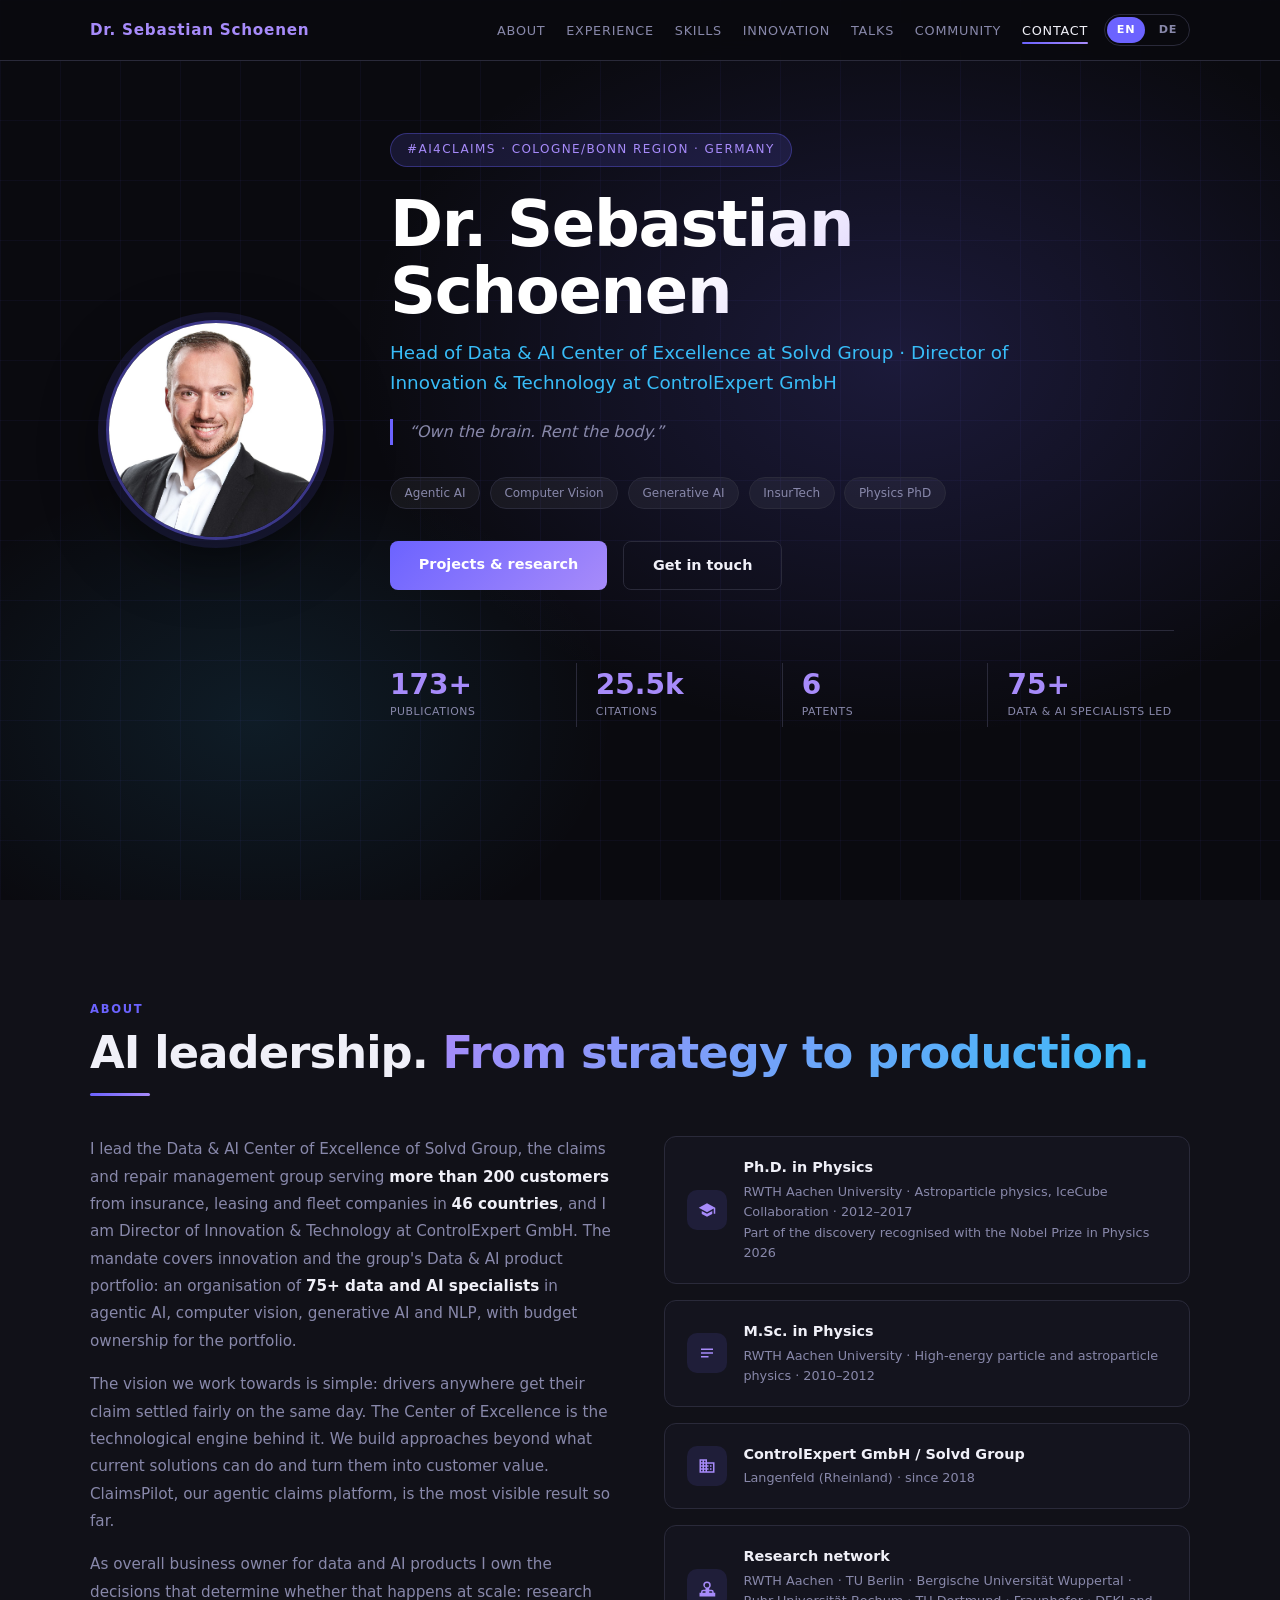
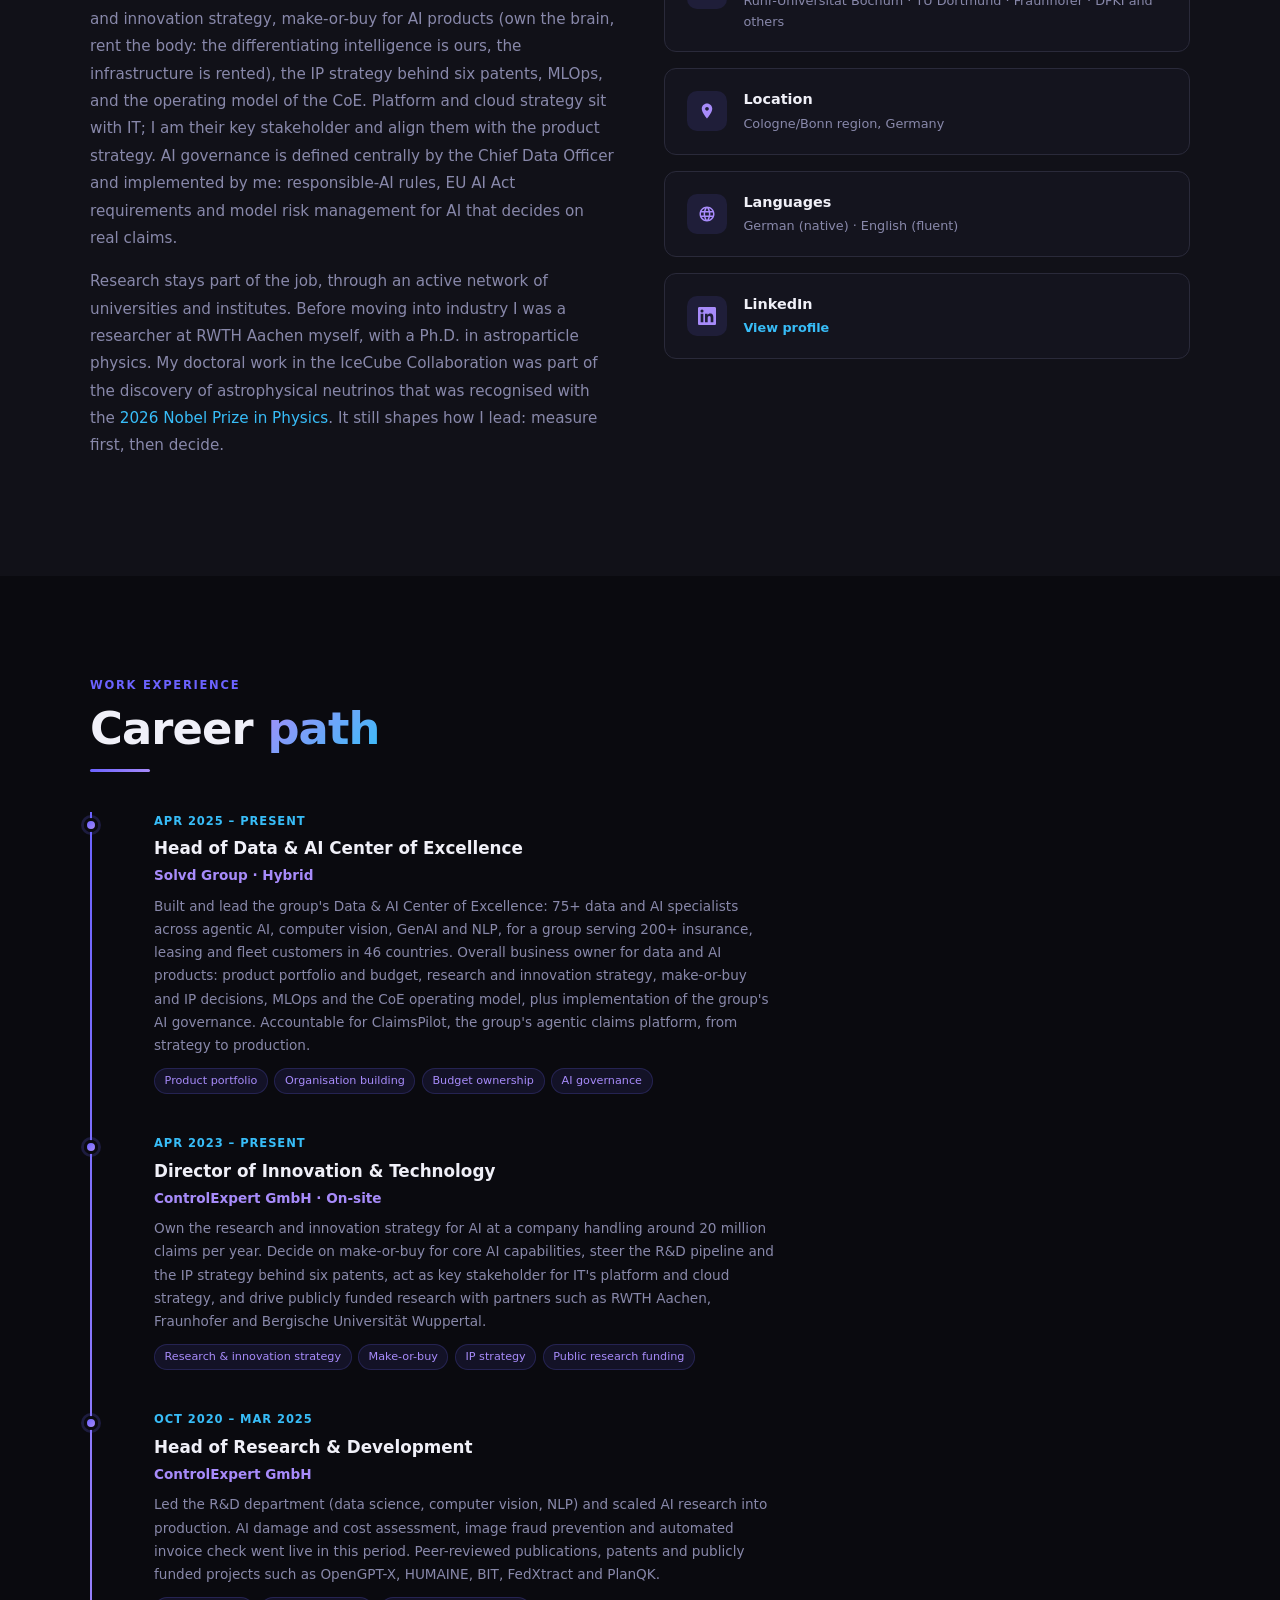
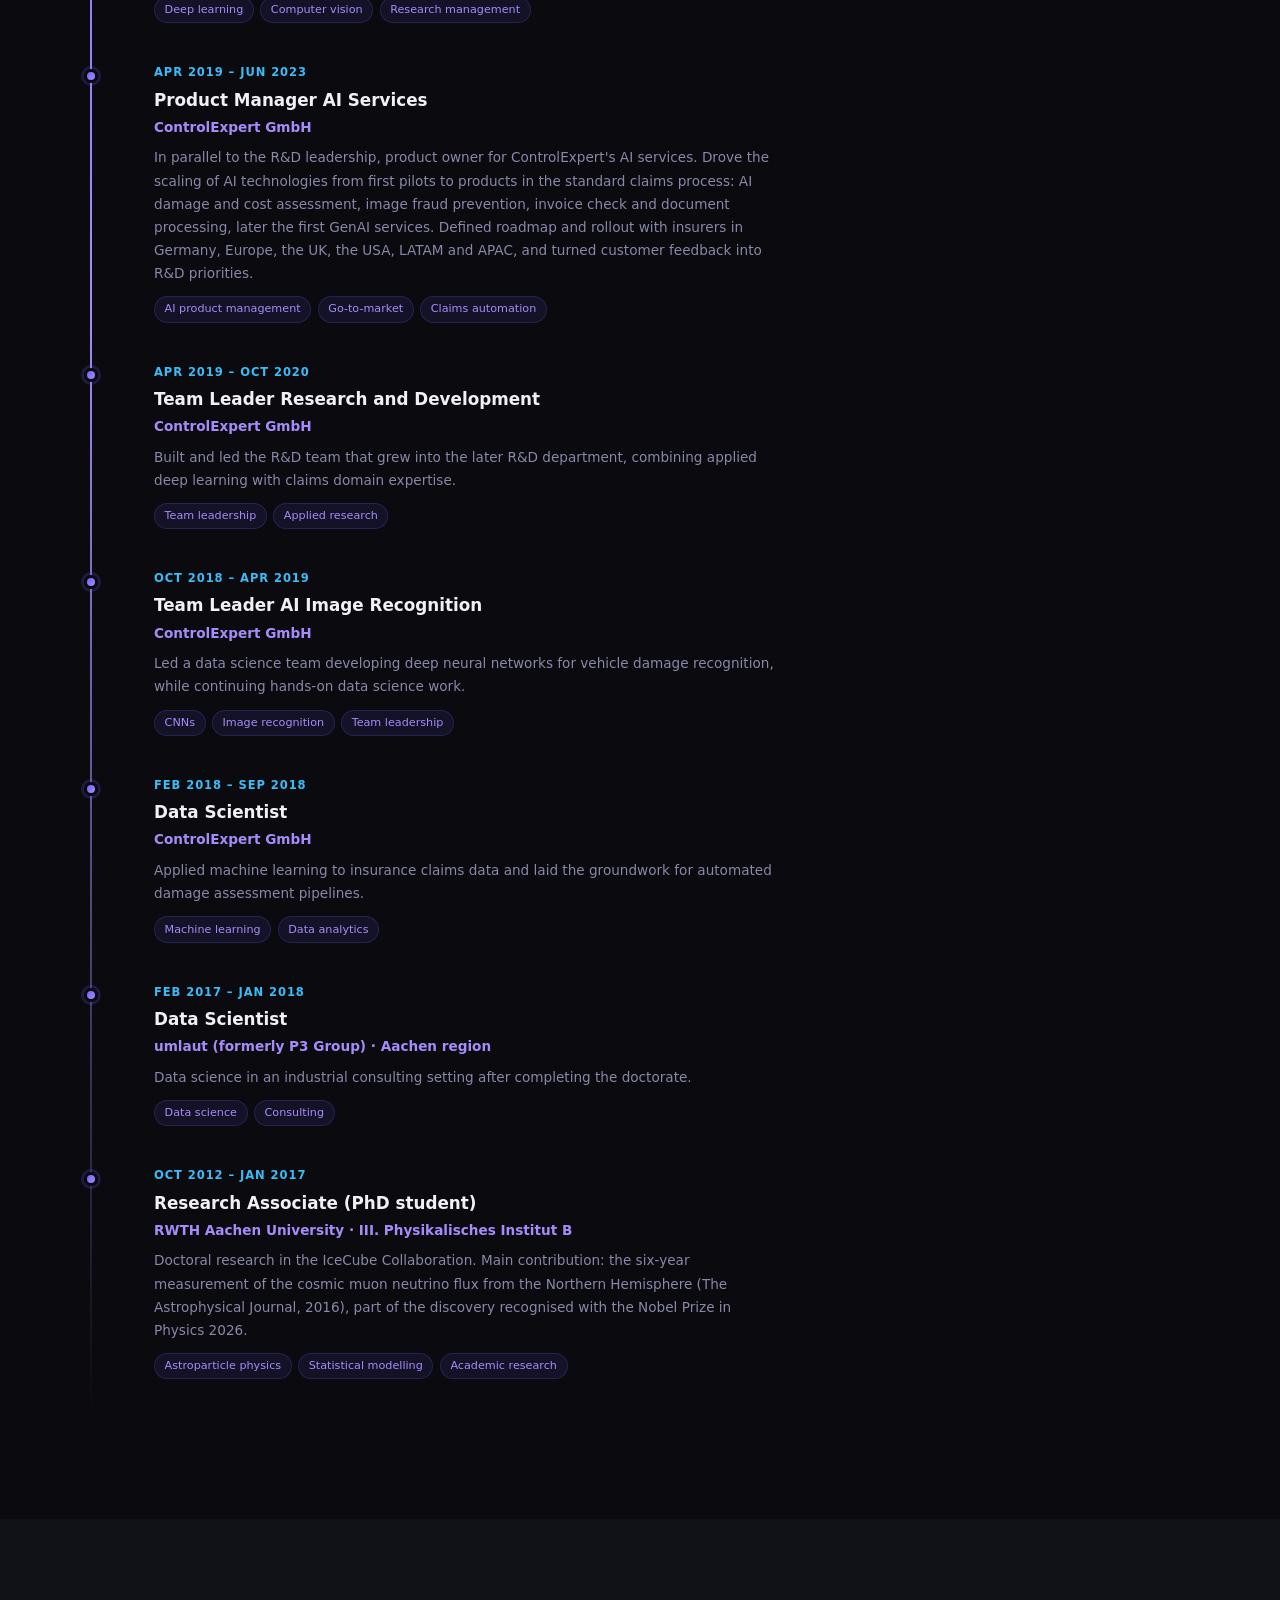
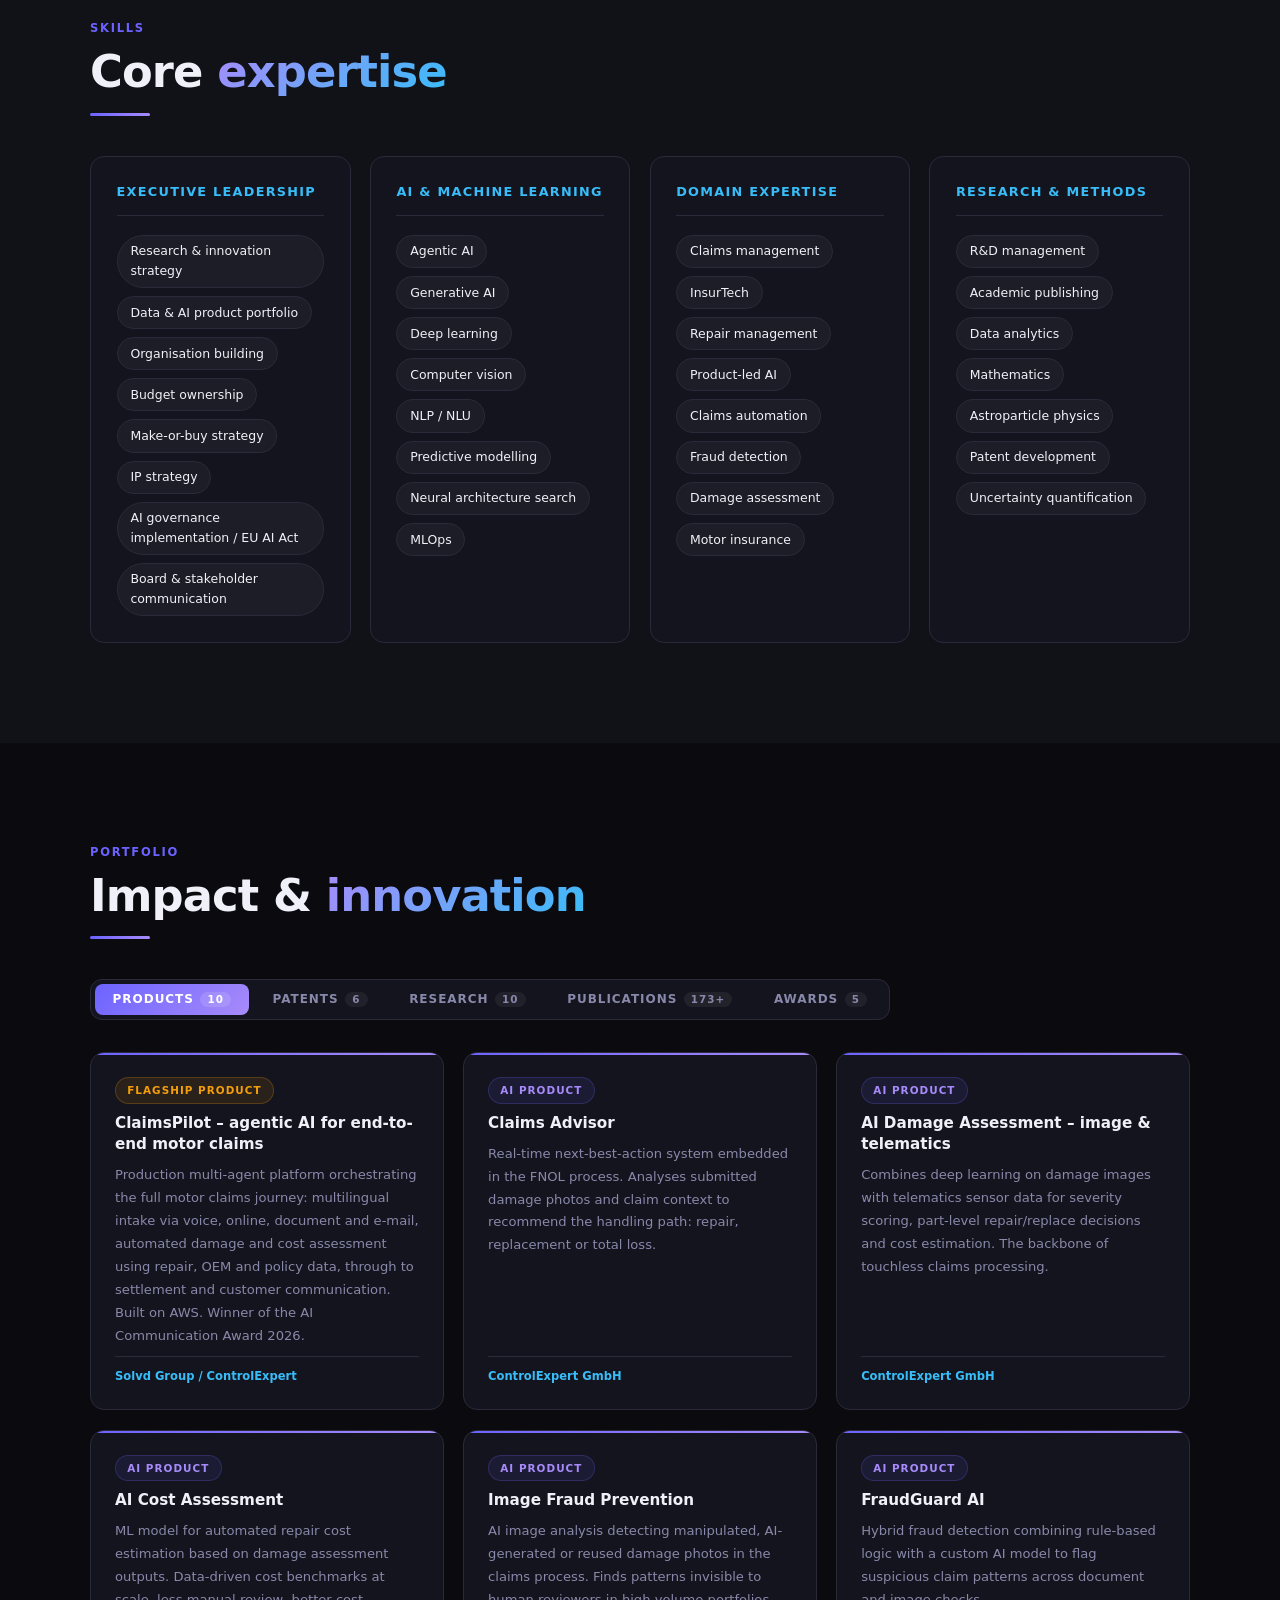
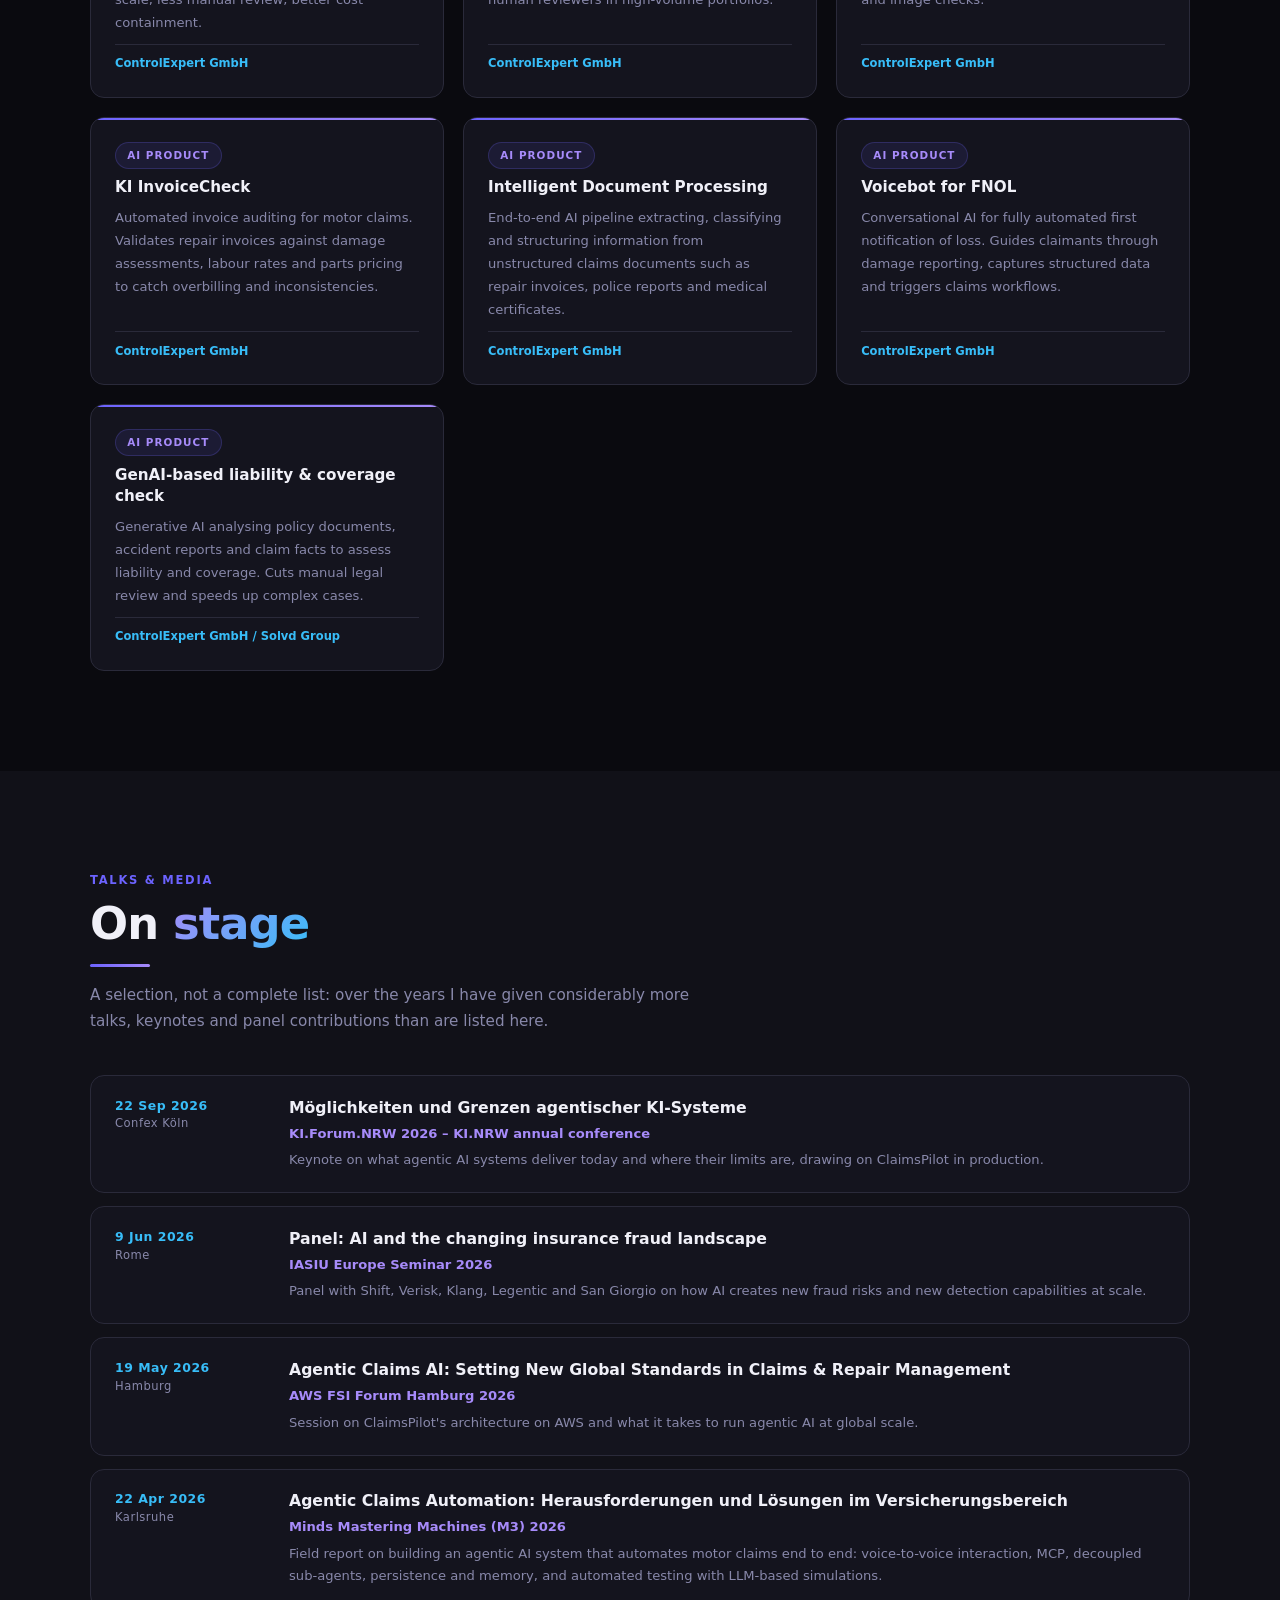
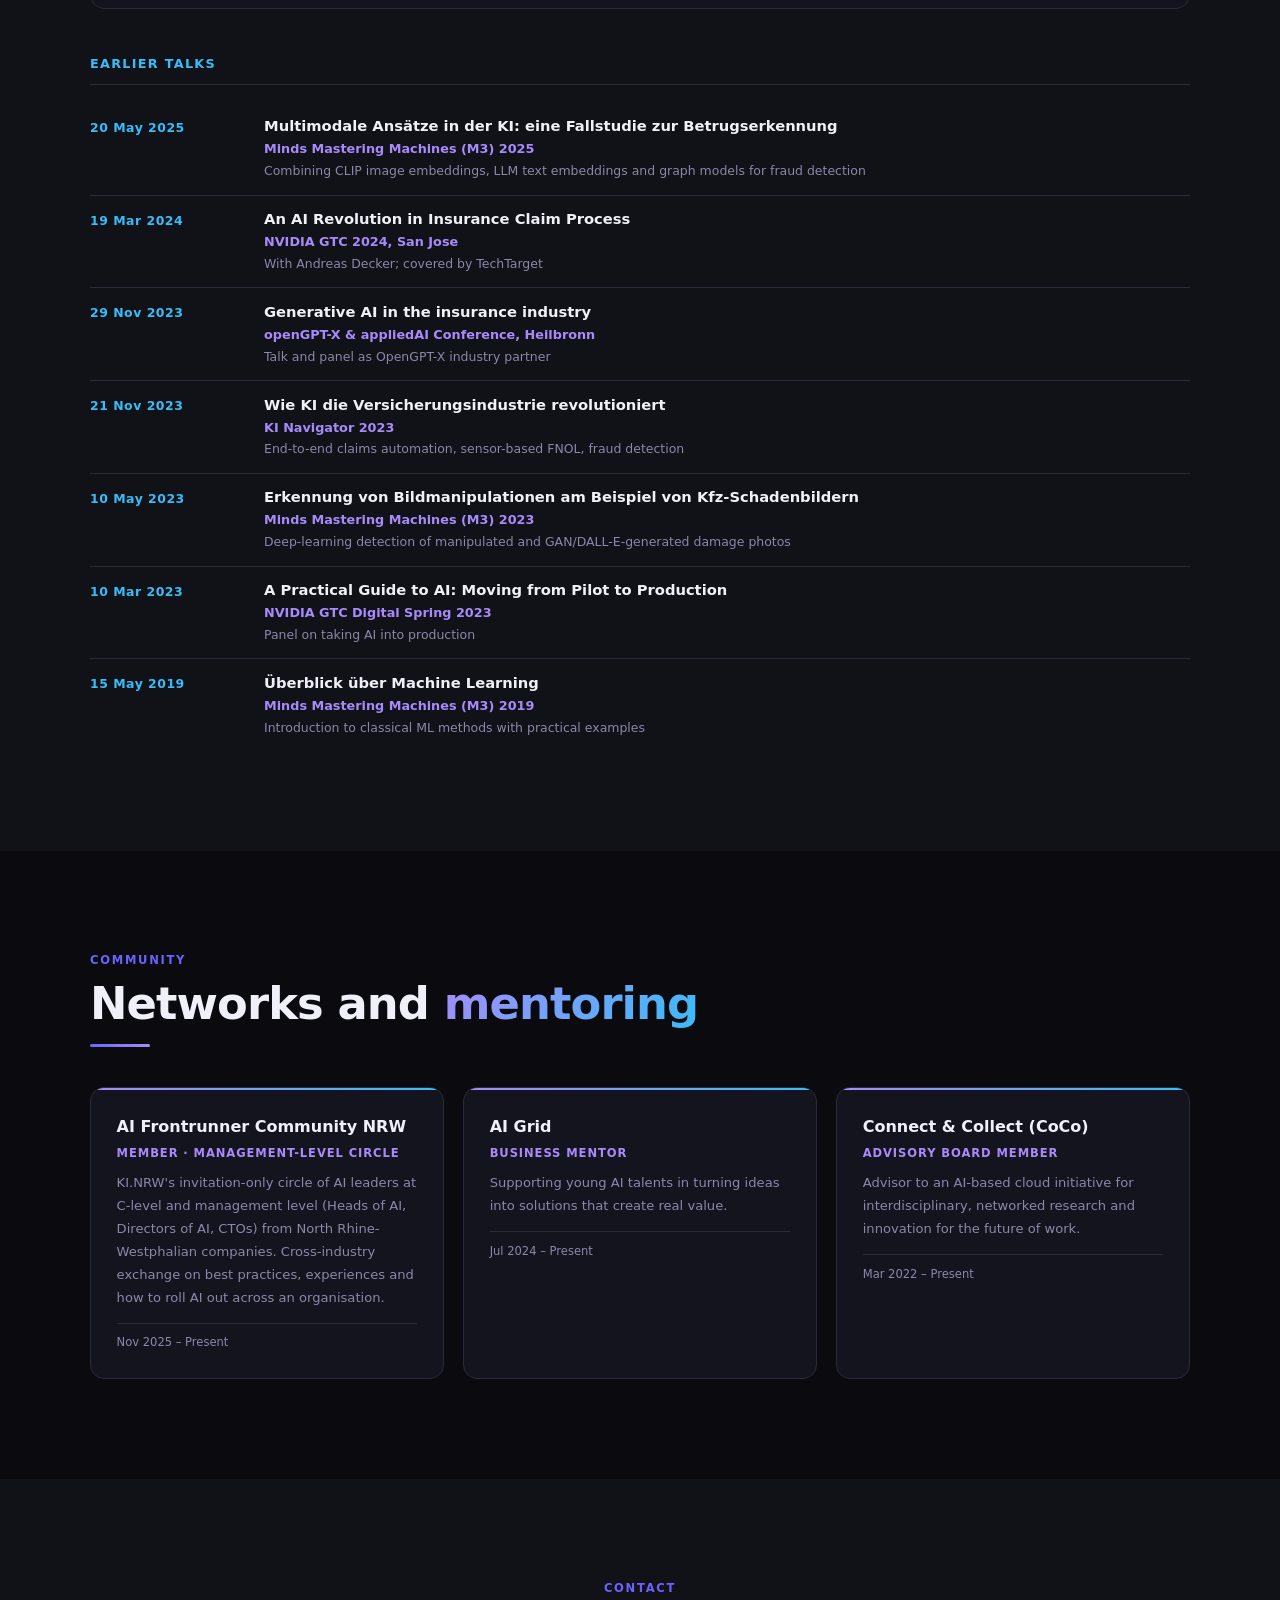
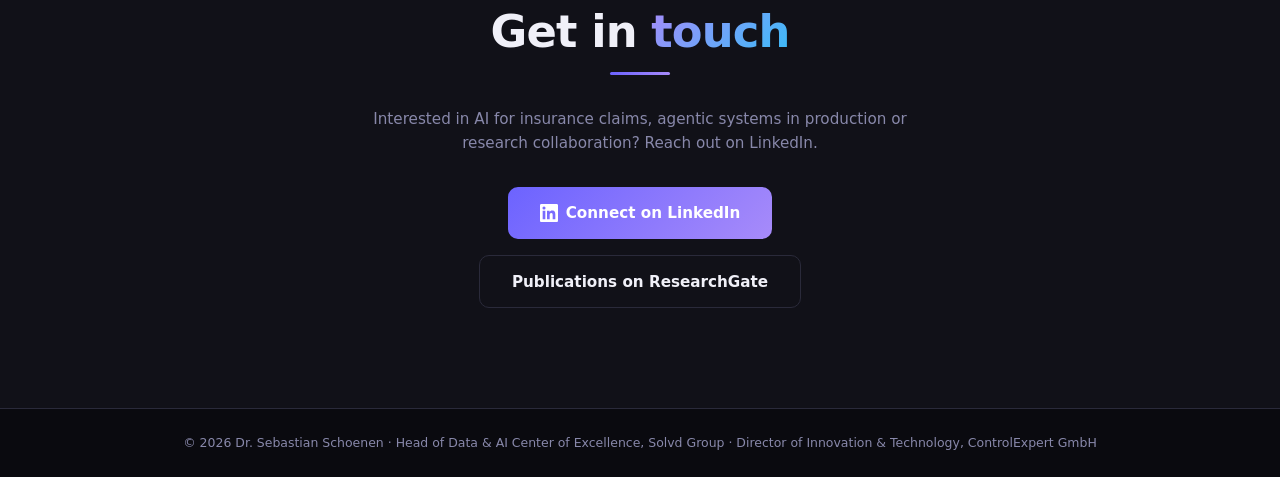
==== commit 964dbfd2: "update wrt nobelprize" ====
--- a/index.html
+++ b/index.html
@@ -66,7 +66,7 @@
       <h1 class="hero-name">Dr. Sebastian <br>Schoenen</h1>
       <p class="hero-title">Head of Data &amp; AI Center of Excellence at Solvd Group · Director of Innovation &amp; Technology at ControlExpert GmbH</p>
       <blockquote class="hero-quote">“Own the brain. Rent the body.”</blockquote>
-      <ul class="hero-badges"><li class="badge">Agentic AI</li><li class="badge">Computer Vision</li><li class="badge">Generative AI</li><li class="badge">InsurTech</li><li class="badge">IceCube PhD</li></ul>
+      <ul class="hero-badges"><li class="badge">Agentic AI</li><li class="badge">Computer Vision</li><li class="badge">Generative AI</li><li class="badge">InsurTech</li><li class="badge">Physics PhD</li></ul>
       <div class="hero-btns"><a href="#projects" class="btn-pri">Projects & research</a><a href="#contact" class="btn-sec">Get in touch</a></div>
       <ul class="hero-stats"><li class="hero-stat"><div class="stat-num">173+</div><div class="stat-lbl">Publications</div></li><li class="hero-stat"><div class="stat-num">25.5k</div><div class="stat-lbl">Citations</div></li><li class="hero-stat"><div class="stat-num">6</div><div class="stat-lbl">Patents</div></li><li class="hero-stat"><div class="stat-num">75+</div><div class="stat-lbl">Data &amp; AI specialists led</div></li></ul>
     </div>
@@ -79,16 +79,8 @@
     <h2 class="sec-title">AI leadership. <span>From strategy to production.</span></h2>
     <div class="sec-line" aria-hidden="true"></div>
     <div class="about-grid">
-      <div class="about-text"><p>I lead the Data &amp; AI Center of Excellence of Solvd Group, the claims and repair management group serving <strong>more than 200 customers</strong> from insurance, leasing and fleet companies in <strong>46 countries</strong>, and I am Director of Innovation &amp; Technology at ControlExpert GmbH. The mandate covers innovation and the group's Data &amp; AI product portfolio: an organisation of <strong>75+ data and AI specialists</strong> in agentic AI, computer vision, generative AI and NLP, with budget ownership for the portfolio.</p><p>The vision we work towards is simple: drivers anywhere get their claim settled fairly on the same day. The Center of Excellence is the technological engine behind it. We build approaches beyond what current solutions can do and turn them into customer value. ClaimsPilot, our agentic claims platform, is the most visible result so far.</p><p>As overall business owner for data and AI products I own the decisions that determine whether that happens at scale: research and innovation strategy, make-or-buy for AI products (own the brain, rent the body: the differentiating intelligence is ours, the infrastructure is rented), the IP strategy behind six patents, MLOps, and the operating model of the CoE. Platform and cloud strategy sit with IT; I am their key stakeholder and align them with the product strategy. AI governance is defined centrally by the Chief Data Officer and implemented by me: responsible-AI rules, EU AI Act requirements and model risk management for AI that decides on real claims.</p><p>Research stays part of the job, through an active network of universities and institutes. Before moving into industry I was a researcher at RWTH Aachen myself, with a Ph.D. in astroparticle physics in the IceCube Collaboration. It still shapes how I lead: measure first, then decide.</p></div>
-      <div class="about-cards"><div class="info-card reveal"><div class="info-icon"><svg viewBox="0 0 24 24" aria-hidden="true"><path d="M12 3L1 9l11 6 9-4.91V17h2V9L12 3zM5 13.18v4L12 21l7-3.82v-4L12 17l-7-3.82z"/></svg></div><div><h3>Ph.D. in Physics</h3><p>RWTH Aachen University · Astroparticle physics, IceCube Collaboration · 2012–2017</p></div></div><div class="info-card reveal"><div class="info-icon"><svg viewBox="0 0 24 24" aria-hidden="true"><path d="M4 6h16v2H4zm0 5h16v2H4zm0 5h10v2H4z"/></svg></div><div><h3>M.Sc. in Physics</h3><p>RWTH Aachen University · High-energy particle and astroparticle physics · 2010–2012</p></div></div><div class="info-card reveal"><div class="info-icon"><svg viewBox="0 0 24 24" aria-hidden="true"><path d="M12 7V3H2v18h20V7H12zM6 19H4v-2h2v2zm0-4H4v-2h2v2zm0-4H4V9h2v2zm0-4H4V5h2v2zm4 12H8v-2h2v2zm0-4H8v-2h2v2zm0-4H8V9h2v2zm0-4H8V5h2v2zm10 12h-8v-2h2v-2h-2v-2h2v-2h-2V9h8v10zm-2-8h-2v2h2v-2zm0 4h-2v2h2v-2z"/></svg></div><div><h3>ControlExpert GmbH / Solvd Group</h3><p>Langenfeld (Rheinland) · since 2018</p></div></div><div class="info-card reveal"><div class="info-icon"><svg viewBox="0 0 24 24" aria-hidden="true"><path d="M12 2a5 5 0 015 5c0 1.6-.8 3-2 3.9V13h3a3 3 0 013 3v1h2v5h-6v-5h2v-1a1 1 0 00-1-1h-3v2h2v5H8v-5h2v-2H7a1 1 0 00-1 1v1h2v5H2v-5h2v-1a3 3 0 013-3h3v-2.1A5 5 0 017 7a5 5 0 015-5zm0 2a3 3 0 100 6 3 3 0 000-6z"/></svg></div><div><h3>Research network</h3><p>RWTH Aachen · TU Berlin · Bergische Universität Wuppertal · Ruhr-Universität Bochum · TU Dortmund · Fraunhofer · DFKI and others</p></div></div><div class="info-card reveal"><div class="info-icon"><svg viewBox="0 0 24 24" aria-hidden="true"><path d="M12 2C8.13 2 5 5.13 5 9c0 5.25 7 13 7 13s7-7.75 7-13c0-3.87-3.13-7-7-7zm0 9.5c-1.38 0-2.5-1.12-2.5-2.5s1.12-2.5 2.5-2.5 2.5 1.12 2.5 2.5-1.12 2.5-2.5 2.5z"/></svg></div><div><h3>Location</h3><p>Cologne/Bonn region, Germany</p></div></div><div class="info-card reveal"><div class="info-icon"><svg viewBox="0 0 24 24" aria-hidden="true"><path d="M11.99 2C6.47 2 2 6.48 2 12s4.47 10 9.99 10C17.52 22 22 17.52 22 12S17.52 2 11.99 2zm6.93 6h-2.95c-.32-1.25-.78-2.45-1.38-3.56 1.84.63 3.37 1.91 4.33 3.56zM12 4.04c.83 1.2 1.48 2.53 1.91 3.96h-3.82c.43-1.43 1.08-2.76 1.91-3.96zM4.26 14C4.1 13.36 4 12.69 4 12s.1-1.36.26-2h3.38c-.08.66-.14 1.32-.14 2s.06 1.34.14 2H4.26zm.82 2h2.95c.32 1.25.78 2.45 1.38 3.56-1.84-.63-3.37-1.9-4.33-3.56zm2.95-8H5.08c.96-1.66 2.49-2.93 4.33-3.56C8.81 5.55 8.35 6.75 8.03 8zM12 19.96c-.83-1.2-1.48-2.53-1.91-3.96h3.82c-.43 1.43-1.08 2.76-1.91 3.96zM14.34 14H9.66c-.09-.66-.16-1.32-.16-2s.07-1.35.16-2h4.68c.09.65.16 1.32.16 2s-.07 1.34-.16 2zm.25 5.56c.6-1.11 1.06-2.31 1.38-3.56h2.95c-.96 1.65-2.49 2.93-4.33 3.56zM16.36 14c.08-.66.14-1.32.14-2s-.06-1.34-.14-2h3.38c.16.64.26 1.31.26 2s-.1 1.36-.26 2h-3.38z"/></svg></div><div><h3>Languages</h3><p>German (native) · English (fluent)</p></div></div><div class="info-card reveal"><div class="info-icon"><svg viewBox="0 0 24 24" aria-hidden="true"><path d="M20.447 20.452h-3.554v-5.569c0-1.328-.027-3.037-1.852-3.037-1.853 0-2.136 1.445-2.136 2.939v5.667H9.351V9h3.414v1.561h.046c.477-.9 1.637-1.85 3.37-1.85 3.601 0 4.267 2.37 4.267 5.455v6.286zM5.337 7.433a2.062 2.062 0 01-2.063-2.065 2.064 2.064 0 112.063 2.065zm1.782 13.019H3.555V9h3.564v11.452zM22.225 0H1.771C.792 0 0 .774 0 1.729v20.542C0 23.227.792 24 1.771 24h20.451C23.2 24 24 23.227 24 22.271V1.729C24 .774 23.2 0 22.222 0h.003z"/></svg></div><div><h3>LinkedIn</h3><p><a href="https://www.linkedin.com/in/dr-sebastian-schoenen-b24898153/" target="_blank" rel="noopener">View profile</a></p></div></div></div>
-    </div>
-    <div class="highlight-box reveal" id="nobel">
-      <div class="highlight-mark" aria-hidden="true">2026</div>
-      <div>
-        <h3 class="sec-label">Nobel Prize in Physics 2026</h3>
-        <p>Before motor claims, I measured neutrinos. The 2026 Nobel Prize in Physics was awarded to Francis Halzen for decisive contributions to the IceCube Neutrino Observatory and the discovery of high-energy neutrinos of astrophysical origin. My doctoral research was part of that discovery: the six-year measurement of the cosmic muon neutrino flux from the Northern Hemisphere, which excluded a purely atmospheric origin at 5.6σ (The Astrophysical Journal, 2016), carried out within the IceCube Collaboration. The method is the same one I hold my teams to today: a claim counts when the data can carry it.</p>
-        <a href="https://www.nobelprize.org/prizes/physics/2026/press-release/" target="_blank" rel="noopener">Nobel Prize press release →</a>
-      </div>
+      <div class="about-text"><p>I lead the Data &amp; AI Center of Excellence of Solvd Group, the claims and repair management group serving <strong>more than 200 customers</strong> from insurance, leasing and fleet companies in <strong>46 countries</strong>, and I am Director of Innovation &amp; Technology at ControlExpert GmbH. The mandate covers innovation and the group's Data &amp; AI product portfolio: an organisation of <strong>75+ data and AI specialists</strong> in agentic AI, computer vision, generative AI and NLP, with budget ownership for the portfolio.</p><p>The vision we work towards is simple: drivers anywhere get their claim settled fairly on the same day. The Center of Excellence is the technological engine behind it. We build approaches beyond what current solutions can do and turn them into customer value. ClaimsPilot, our agentic claims platform, is the most visible result so far.</p><p>As overall business owner for data and AI products I own the decisions that determine whether that happens at scale: research and innovation strategy, make-or-buy for AI products (own the brain, rent the body: the differentiating intelligence is ours, the infrastructure is rented), the IP strategy behind six patents, MLOps, and the operating model of the CoE. Platform and cloud strategy sit with IT; I am their key stakeholder and align them with the product strategy. AI governance is defined centrally by the Chief Data Officer and implemented by me: responsible-AI rules, EU AI Act requirements and model risk management for AI that decides on real claims.</p><p>Research stays part of the job, through an active network of universities and institutes. Before moving into industry I was a researcher at RWTH Aachen myself, with a Ph.D. in astroparticle physics. My doctoral work in the IceCube Collaboration was part of the discovery of astrophysical neutrinos that was recognised with the <a href="https://www.nobelprize.org/prizes/physics/2026/press-release/" target="_blank" rel="noopener">2026 Nobel Prize in Physics</a>. It still shapes how I lead: measure first, then decide.</p></div>
+      <div class="about-cards"><div class="info-card reveal"><div class="info-icon"><svg viewBox="0 0 24 24" aria-hidden="true"><path d="M12 3L1 9l11 6 9-4.91V17h2V9L12 3zM5 13.18v4L12 21l7-3.82v-4L12 17l-7-3.82z"/></svg></div><div><h3>Ph.D. in Physics</h3><p>RWTH Aachen University · Astroparticle physics, IceCube Collaboration · 2012–2017<br>Part of the discovery recognised with the Nobel Prize in Physics 2026</p></div></div><div class="info-card reveal"><div class="info-icon"><svg viewBox="0 0 24 24" aria-hidden="true"><path d="M4 6h16v2H4zm0 5h16v2H4zm0 5h10v2H4z"/></svg></div><div><h3>M.Sc. in Physics</h3><p>RWTH Aachen University · High-energy particle and astroparticle physics · 2010–2012</p></div></div><div class="info-card reveal"><div class="info-icon"><svg viewBox="0 0 24 24" aria-hidden="true"><path d="M12 7V3H2v18h20V7H12zM6 19H4v-2h2v2zm0-4H4v-2h2v2zm0-4H4V9h2v2zm0-4H4V5h2v2zm4 12H8v-2h2v2zm0-4H8v-2h2v2zm0-4H8V9h2v2zm0-4H8V5h2v2zm10 12h-8v-2h2v-2h-2v-2h2v-2h-2V9h8v10zm-2-8h-2v2h2v-2zm0 4h-2v2h2v-2z"/></svg></div><div><h3>ControlExpert GmbH / Solvd Group</h3><p>Langenfeld (Rheinland) · since 2018</p></div></div><div class="info-card reveal"><div class="info-icon"><svg viewBox="0 0 24 24" aria-hidden="true"><path d="M12 2a5 5 0 015 5c0 1.6-.8 3-2 3.9V13h3a3 3 0 013 3v1h2v5h-6v-5h2v-1a1 1 0 00-1-1h-3v2h2v5H8v-5h2v-2H7a1 1 0 00-1 1v1h2v5H2v-5h2v-1a3 3 0 013-3h3v-2.1A5 5 0 017 7a5 5 0 015-5zm0 2a3 3 0 100 6 3 3 0 000-6z"/></svg></div><div><h3>Research network</h3><p>RWTH Aachen · TU Berlin · Bergische Universität Wuppertal · Ruhr-Universität Bochum · TU Dortmund · Fraunhofer · DFKI and others</p></div></div><div class="info-card reveal"><div class="info-icon"><svg viewBox="0 0 24 24" aria-hidden="true"><path d="M12 2C8.13 2 5 5.13 5 9c0 5.25 7 13 7 13s7-7.75 7-13c0-3.87-3.13-7-7-7zm0 9.5c-1.38 0-2.5-1.12-2.5-2.5s1.12-2.5 2.5-2.5 2.5 1.12 2.5 2.5-1.12 2.5-2.5 2.5z"/></svg></div><div><h3>Location</h3><p>Cologne/Bonn region, Germany</p></div></div><div class="info-card reveal"><div class="info-icon"><svg viewBox="0 0 24 24" aria-hidden="true"><path d="M11.99 2C6.47 2 2 6.48 2 12s4.47 10 9.99 10C17.52 22 22 17.52 22 12S17.52 2 11.99 2zm6.93 6h-2.95c-.32-1.25-.78-2.45-1.38-3.56 1.84.63 3.37 1.91 4.33 3.56zM12 4.04c.83 1.2 1.48 2.53 1.91 3.96h-3.82c.43-1.43 1.08-2.76 1.91-3.96zM4.26 14C4.1 13.36 4 12.69 4 12s.1-1.36.26-2h3.38c-.08.66-.14 1.32-.14 2s.06 1.34.14 2H4.26zm.82 2h2.95c.32 1.25.78 2.45 1.38 3.56-1.84-.63-3.37-1.9-4.33-3.56zm2.95-8H5.08c.96-1.66 2.49-2.93 4.33-3.56C8.81 5.55 8.35 6.75 8.03 8zM12 19.96c-.83-1.2-1.48-2.53-1.91-3.96h3.82c-.43 1.43-1.08 2.76-1.91 3.96zM14.34 14H9.66c-.09-.66-.16-1.32-.16-2s.07-1.35.16-2h4.68c.09.65.16 1.32.16 2s-.07 1.34-.16 2zm.25 5.56c.6-1.11 1.06-2.31 1.38-3.56h2.95c-.96 1.65-2.49 2.93-4.33 3.56zM16.36 14c.08-.66.14-1.32.14-2s-.06-1.34-.14-2h3.38c.16.64.26 1.31.26 2s-.1 1.36-.26 2h-3.38z"/></svg></div><div><h3>Languages</h3><p>German (native) · English (fluent)</p></div></div><div class="info-card reveal"><div class="info-icon"><svg viewBox="0 0 24 24" aria-hidden="true"><path d="M20.447 20.452h-3.554v-5.569c0-1.328-.027-3.037-1.852-3.037-1.853 0-2.136 1.445-2.136 2.939v5.667H9.351V9h3.414v1.561h.046c.477-.9 1.637-1.85 3.37-1.85 3.601 0 4.267 2.37 4.267 5.455v6.286zM5.337 7.433a2.062 2.062 0 01-2.063-2.065 2.064 2.064 0 112.063 2.065zm1.782 13.019H3.555V9h3.564v11.452zM22.225 0H1.771C.792 0 0 .774 0 1.729v20.542C0 23.227.792 24 1.771 24h20.451C23.2 24 24 23.227 24 22.271V1.729C24 .774 23.2 0 22.222 0h.003z"/></svg></div><div><h3>LinkedIn</h3><p><a href="https://www.linkedin.com/in/dr-sebastian-schoenen-b24898153/" target="_blank" rel="noopener">View profile</a></p></div></div></div>
     </div>
   </div>
 </section>
@@ -117,7 +109,7 @@
     <h2 class="sec-title">Impact &amp; <span>innovation</span></h2>
     <div class="sec-line" aria-hidden="true"></div>
     <div class="tab-bar" role="tablist"><button class="tab-btn active" role="tab" id="tabbtn-products" aria-controls="tab-products" aria-selected="true" data-tab="products">Products <span class="tab-count">10</span></button><button class="tab-btn" role="tab" id="tabbtn-patents" aria-controls="tab-patents" aria-selected="false" data-tab="patents">Patents <span class="tab-count">6</span></button><button class="tab-btn" role="tab" id="tabbtn-research" aria-controls="tab-research" aria-selected="false" data-tab="research">Research <span class="tab-count">10</span></button><button class="tab-btn" role="tab" id="tabbtn-publications" aria-controls="tab-publications" aria-selected="false" data-tab="publications">Publications <span class="tab-count">173+</span></button><button class="tab-btn" role="tab" id="tabbtn-awards" aria-controls="tab-awards" aria-selected="false" data-tab="awards">Awards <span class="tab-count">5</span></button></div>
-    <div class="proj-group visible" id="tab-products" role="tabpanel" aria-labelledby="tabbtn-products"><ul class="proj-grid"><li class="card-base reveal prod-card"><span class="pill pill-flagship">Flagship product</span><h3>ClaimsPilot – agentic AI for end-to-end motor claims</h3><p>Production multi-agent platform orchestrating the full motor claims journey: multilingual intake via voice, online, document and e-mail, automated damage and cost assessment using repair, OEM and policy data, through to settlement and customer communication. Built on AWS. Winner of the AI Communication Award 2026.</p><div class="card-meta"><strong>Solvd Group / ControlExpert</strong></div></li><li class="card-base reveal prod-card"><span class="pill pill-ai">AI product</span><h3>Claims Advisor</h3><p>Real-time next-best-action system embedded in the FNOL process. Analyses submitted damage photos and claim context to recommend the handling path: repair, replacement or total loss.</p><div class="card-meta"><strong>ControlExpert GmbH</strong></div></li><li class="card-base reveal prod-card"><span class="pill pill-ai">AI product</span><h3>AI Damage Assessment – image &amp; telematics</h3><p>Combines deep learning on damage images with telematics sensor data for severity scoring, part-level repair/replace decisions and cost estimation. The backbone of touchless claims processing.</p><div class="card-meta"><strong>ControlExpert GmbH</strong></div></li><li class="card-base reveal prod-card"><span class="pill pill-ai">AI product</span><h3>AI Cost Assessment</h3><p>ML model for automated repair cost estimation based on damage assessment outputs. Data-driven cost benchmarks at scale, less manual review, better cost containment.</p><div class="card-meta"><strong>ControlExpert GmbH</strong></div></li><li class="card-base reveal prod-card"><span class="pill pill-ai">AI product</span><h3>Image Fraud Prevention</h3><p>AI image analysis detecting manipulated, AI-generated or reused damage photos in the claims process. Finds patterns invisible to human reviewers in high-volume portfolios.</p><div class="card-meta"><strong>ControlExpert GmbH</strong></div></li><li class="card-base reveal prod-card"><span class="pill pill-ai">AI product</span><h3>FraudGuard AI</h3><p>Hybrid fraud detection combining rule-based logic with a custom AI model to flag suspicious claim patterns across document and image checks.</p><div class="card-meta"><strong>ControlExpert GmbH</strong></div></li><li class="card-base reveal prod-card"><span class="pill pill-ai">AI product</span><h3>KI InvoiceCheck</h3><p>Automated invoice auditing for motor claims. Validates repair invoices against damage assessments, labour rates and parts pricing to catch overbilling and inconsistencies.</p><div class="card-meta"><strong>ControlExpert GmbH</strong></div></li><li class="card-base reveal prod-card"><span class="pill pill-ai">AI product</span><h3>Intelligent Document Processing</h3><p>End-to-end AI pipeline extracting, classifying and structuring information from unstructured claims documents such as repair invoices, police reports and medical certificates.</p><div class="card-meta"><strong>ControlExpert GmbH</strong></div></li><li class="card-base reveal prod-card"><span class="pill pill-ai">AI product</span><h3>Voicebot for FNOL</h3><p>Conversational AI for fully automated first notification of loss. Guides claimants through damage reporting, captures structured data and triggers claims workflows.</p><div class="card-meta"><strong>ControlExpert GmbH</strong></div></li><li class="card-base reveal prod-card"><span class="pill pill-ai">AI product</span><h3>GenAI-based liability &amp; coverage check</h3><p>Generative AI analysing policy documents, accident reports and claim facts to assess liability and coverage. Cuts manual legal review and speeds up complex cases.</p><div class="card-meta"><strong>ControlExpert GmbH / Solvd Group</strong></div></li></ul></div><div class="proj-group" id="tab-patents" role="tabpanel" aria-labelledby="tabbtn-patents" hidden><ul class="proj-grid"><li class="card-base reveal patent-card"><span class="pill pill-patent">US · EP · JP · DE</span><h3>Method for assessing damage to a motor vehicle</h3><p>AI-based method for evaluating vehicle damage from image files: detecting damage per vehicle zone, determining severity and deciding for each part whether repair or replacement is required.</p><div class="patent-num">US11397972B2 · EP3736758A1 · Priority 2019-03-05 · Granted 2022-07-26</div></li><li class="card-base reveal patent-card"><span class="pill pill-patent">DE</span><h3>Automatic detection of vehicle damage in an accident</h3><p>Sensor-based detection using continuously acquired acceleration, speed and yaw-rate values while driving to identify damage events automatically.</p><div class="patent-num">DE102019105535A1 · Priority 2019-03-05</div></li><li class="card-base reveal patent-card"><span class="pill pill-patent">DE</span><h3>Automatic detection of damage events from image material</h3><p>Neural network generating multiple weighted bounding boxes, building a 2D density function from them and using it to localise and classify damage, overcoming the limits of non-maximum suppression.</p><div class="patent-num">DE102019129826A1 · DE102019129826B4 · Priority 2019-11-05 · Granted 2025-01-23</div></li><li class="card-base reveal patent-card"><span class="pill pill-patent">DE</span><h3>Plausibility of a vehicle repair plan</h3><p>Method for checking a vehicle repair plan for technical plausibility, evaluating which parts require repair or replacement.</p><div class="patent-num">DE102020105545A1 · Priority 2020-03-02</div></li><li class="card-base reveal patent-card"><span class="pill pill-patent">DE</span><h3>Method for extracting a vehicle identification number</h3><p>AI-based extraction of a VIN from an image of a vehicle registration document or the vehicle itself, enabling automated vehicle identification in claims workflows.</p><div class="patent-num">DE102019109941A1 · Priority 2019-04-15</div></li><li class="card-base reveal patent-card"><span class="pill pill-patent">DE</span><h3>Simple annotation of complex damage on image material</h3><p>Neural-network-based method for annotating complex damage on images, simplifying the creation of training data for AI damage assessment.</p><div class="patent-num">DE102019129968A1 · Priority 2019-11-06</div></li></ul></div><div class="proj-group" id="tab-research" role="tabpanel" aria-labelledby="tabbtn-research" hidden><ul class="proj-grid"><li class="card-base reveal research-card"><div class="pill-row"><span class="pill pill-research">BMFTR · ErUM-Data</span><span class="pill pill-ongoing">Ongoing</span></div><h3>ErUM-ARIA</h3><p>Efficient AI methods for physical simulations, developed jointly by RWTH Aachen University, FAU Erlangen-Nürnberg and ControlExpert. The partners bring simulation problems from astroparticle physics, particle physics, engineering and digital claims handling.</p><div class="card-meta"><strong>BMFTR · RWTH Aachen · FAU Erlangen-Nürnberg</strong> · since 2026</div></li><li class="card-base reveal research-card"><div class="pill-row"><span class="pill pill-research">EFRE / JFT NRW</span><span class="pill pill-ongoing">Ongoing</span></div><h3>PocketViz</h3><p>Mobile AI app for detecting and measuring surface defects from multimodal data (image, depth, text). ControlExpert's use case: dents and scratches on vehicle bodies. Led by the TMDT institute at Bergische Universität Wuppertal, with Dermanostic and Schorn as further application partners.</p><div class="card-meta"><strong>Bergische Universität Wuppertal · EFRE/JFT NRW 2021–2027</strong></div></li><li class="card-base reveal research-card"><div class="pill-row"><span class="pill pill-research">EFRE / NRW</span><span class="pill pill-ongoing">Ongoing</span></div><h3>Just Scan It 3D</h3><p>AI workflow converting smartphone captures into precise 3D meshes and Gaussian splats for virtual damage assessment and AR-based claims inspection.</p><div class="card-meta"><strong>EFRE / NRW Ministry of Economic Affairs</strong> · since summer 2024</div></li><li class="card-base reveal research-card"><div class="pill-row"><span class="pill pill-research">Gaia-X · BMWK</span><span class="pill pill-done">Completed</span></div><h3>OpenGPT-X</h3><p>Consortium building large open language models in the Gaia-X ecosystem, with ControlExpert as the insurance industry partner alongside Fraunhofer, Aleph Alpha, DFKI, Forschungszentrum Jülich, IONOS, TU Dresden and WDR. Findings presented at the openGPT-X &amp; appliedAI conference 2023.</p><div class="card-meta"><strong>Fraunhofer IAIS / IIS (lead) · BMWK</strong> · 2022–2024</div></li><li class="card-base reveal research-card"><div class="pill-row"><span class="pill pill-research">BMBF</span><span class="pill pill-done">Completed</span></div><h3>FedXtract</h3><p>Open-source SDK for federated learning so that companies can train AI models for document extraction jointly without sharing raw data, then adapt them via transfer learning. ControlExpert contributed the claims document use case and labelled data.</p><div class="card-meta"><strong><a href="https://www.fedxtract.net/" target="_blank" rel="noopener">fedxtract.net</a> · Condat AG (coord.) · Fraunhofer IAIS · FKZ 01IS21037A</strong> · 11/2021 – 04/2024</div></li><li class="card-base reveal research-card"><div class="pill-row"><span class="pill pill-research">Gaia-X · BMWK</span><span class="pill pill-done">Completed</span></div><h3>Autowerkstatt 4.0</h3><p>Winner project of the federal Gaia-X funding competition: an AI-based vehicle diagnostics ecosystem connecting workshops, diagnostic system providers and AI companies via Gaia-X federated services.</p><div class="card-meta"><strong>eco – Verband der Internetwirtschaft (lead) · BMWK</strong></div></li><li class="card-base reveal research-card"><div class="pill-row"><span class="pill pill-research">BMWK</span><span class="pill pill-done">Completed</span></div><h3>PlanQK</h3><p>Platform and ecosystem for quantum-assisted AI. ControlExpert joined as associated partner in 2021 to explore where quantum-supported AI could help motor claims management.</p><div class="card-meta"><strong>StoneOne AG (lead) · BMWK</strong> · since 2021</div></li><li class="card-base reveal research-card"><div class="pill-row"><span class="pill pill-research">BMBF</span><span class="pill pill-done">Completed</span></div><h3>HUMAINE – Human-Centered AI Competence Center</h3><p>Competence center for the Ruhr metropolitan region developing methods at the interface of AI development, validation and human-centred work organisation in industry and SMEs.</p><div class="card-meta"><strong>BMBF / PTKA · Funding code 02L19C200</strong></div></li><li class="card-base reveal research-card"><div class="pill-row"><span class="pill pill-research">EFRE / NRW</span><span class="pill pill-done">Completed</span></div><h3>BIT – Bergische Innovationsplattform für KI</h3><p>EU- and NRW-funded AI transfer platform at Bergische Universität Wuppertal. ControlExpert contributed applied R&amp;D linking academic AI research with automotive and insurance use cases.</p><div class="card-meta"><strong>Bergische Universität Wuppertal / EFRE NRW</strong></div></li><li class="card-base reveal research-card"><div class="pill-row"><span class="pill pill-research">NRW</span><span class="pill pill-done">Completed</span></div><h3>IT'S DIGITIVE – Secure digital order processing for 3D printing</h3><p>NRW-funded project developing a spare-parts supply ecosystem for the automotive industry with secure digital order processing for productive use of 3D printing.</p><div class="card-meta"><strong>State of North Rhine-Westphalia</strong></div></li></ul></div><div class="proj-group" id="tab-publications" role="tabpanel" aria-labelledby="tabbtn-publications" hidden><div class="pub-group"><h3 class="group-title">Applied AI &amp; industry</h3><ul class="proj-grid"><li class="card-base reveal pub-card"><span class="pill pill-pub">Springer · May 2024</span><h4>Uncertainty estimates for semantic segmentation: providing enhanced reliability for automated motor claims handling</h4><p>Meta-classification model assessing the precision of segments predicted for car body parts under adverse photo conditions. AUROC 0.915; removing low-quality segments lifts mean IoU by 16 pp and cuts wrongly predicted segments by 77 %.</p><div class="card-meta"><strong>Machine Vision and Applications · Küchler, Kröll, Schoenen, Witte</strong></div></li><li class="card-base reveal pub-card"><span class="pill pill-pub">Springer · Sep 2024</span><h4>ResBuilder: Automated learning of depth with residual structures</h4><p>Neural architecture search that builds ResNet architectures from scratch at near state-of-the-art accuracy with lower compute. Default parameters tuned once on CIFAR-10 generalise to a proprietary fraud detection dataset.</p><div class="card-meta"><strong>ICANN 2024 · <a href="https://arxiv.org/abs/2308.08504" target="_blank" rel="noopener">arXiv:2308.08504</a></strong></div></li><li class="card-base reveal pub-card"><span class="pill pill-pub">IEEE/CVF WACV · Dec 2023</span><h4>Identifying label errors in object detection datasets by loss inspection</h4><p>First benchmark for label error detection in object detection plus a loss-based detection method that outperforms all baselines. Finds real label errors on public test sets (precision up to 71.5 %) and on a proprietary dataset (97 %).</p><div class="card-meta"><strong>Winter Conference on Applications of Computer Vision (WACV 2024)</strong></div></li><li class="card-base reveal pub-card"><span class="pill pill-pub">SIU Today · Apr 2024</span><h4>Image Fraud Prevention: Enhancing security and efficiency with image recognition for claims automation</h4><p>Practitioner article on how computer vision automates repair cost determination and, at the same time, embeds real-time fraud prevention into claims handling, and what it takes to deploy this across the damage value chain.</p><div class="card-meta"><strong>SIU Today – Update on Insurance Fraud</strong></div></li><li class="card-base reveal pub-card"><span class="pill pill-pub">VVW · Apr 2023</span><h4>Innovatives Schadenmanagement – Wie Technologie die Wertschöpfungskette bei Versicherungsunternehmen revolutioniert</h4><p>Book chapter on technology-driven transformation of the insurance claims value chain.</p><div class="card-meta"><strong>In: Insurance &amp; Innovation 2023 (ed. Andreas Eckstein) · Verlag Versicherungswirtschaft, Karlsruhe</strong></div></li><li class="card-base reveal pub-card"><span class="pill pill-pub">J. Design Research · Dec 2022</span><h4>Identification of similar design principles of passenger cars using deep neural networks</h4><p>A network trained to classify car brands from images is repurposed, via systematic error analysis, to identify car models that follow similar design principles across manufacturers.</p><div class="card-meta"><strong>Journal of Design Research, Vol. 20, No. 2</strong></div></li><li class="card-base reveal pub-card"><span class="pill pill-pub">IEEE ITSC · Oct 2021</span><h4>Fully automated, realistic license plate substitution in real-life images</h4><p>CycleGAN-based system replacing licence plates in image crops with customised patterns while preserving pose, lighting and sharpness, trained without labels. Validated via plate-recognition experiments, a human acceptance study and FID.</p><div class="card-meta"><strong>Intelligent Transportation Systems Conference, Indianapolis</strong></div></li></ul></div><div class="pub-group"><h3 class="group-title">Physics – IceCube Neutrino Observatory (Nobel Prize in Physics 2026)</h3><ul class="proj-grid"><li class="card-base reveal pub-card"><span class="pill pill-pub">Dissertation · Jul 2017</span><h4>Discovery and characterization of a diffuse astrophysical muon neutrino flux with the IceCube Neutrino Observatory</h4><p>Doctoral thesis, RWTH Aachen University, III. Physikalisches Institut B.</p><div class="card-meta"><strong><a href="https://publications.rwth-aachen.de/record/696221" target="_blank" rel="noopener">publications.rwth-aachen.de</a></strong></div></li><li class="card-base reveal pub-card"><span class="pill pill-pub">Astrophysical Journal · Dec 2016</span><h4>Observation and characterization of a cosmic muon neutrino flux from the Northern Hemisphere using six years of IceCube data</h4><p>Excludes a purely atmospheric origin of the highest-energy muon neutrino events at 5.6σ and characterises the astrophysical flux with a hard spectral index of 2.13 ± 0.13; the highest-energy event has a reconstructed muon energy of 4.5 PeV.</p><div class="card-meta"><strong>The Astrophysical Journal, Vol. 833, No. 1 · IceCube Collaboration</strong></div></li><li class="card-base reveal pub-card"><span class="pill pill-pub">Science · Jul 2018</span><h4>Multimessenger observations of a flaring blazar coincident with high-energy neutrino IceCube-170922A</h4><p>First identification of a likely source of high-energy cosmic neutrinos: the IceCube event of 22 September 2017 coincided with a gamma-ray flare of the blazar TXS 0506+056, observed by 18 telescopes across the electromagnetic spectrum.</p><div class="card-meta"><strong>Science, Vol. 361, eaat1378 · IceCube, Fermi-LAT, MAGIC et al.</strong></div></li><li class="card-base reveal pub-card"><span class="pill pill-pub">Nature · Nov 2017</span><h4>Measurement of the multi-TeV neutrino interaction cross-section with IceCube using Earth absorption</h4><p>First measurement of the neutrino–nucleon cross-section at energies of 6.3–980 TeV, far beyond accelerator reach, using the Earth itself as the target and the absorption of upgoing neutrinos as the observable.</p><div class="card-meta"><strong>Nature 551, 596–600 · IceCube Collaboration</strong></div></li><li class="card-base reveal pub-card"><span class="pill pill-pub">Nature Physics · Sep 2018</span><h4>Neutrino interferometry for high-precision tests of Lorentz symmetry with IceCube</h4><p>Atmospheric neutrinos travelling through the Earth act as an interferometer for spacetime symmetry. The analysis sets some of the most stringent limits on Lorentz violation in the neutrino sector to date.</p><div class="card-meta"><strong>Nature Physics 14, 961–966 · IceCube Collaboration</strong></div></li><li class="card-base reveal pub-card"><span class="pill pill-pub">Eur. Phys. J. C · Jul 2014</span><h4>Search for non-relativistic magnetic monopoles with IceCube</h4><p>Search for GUT-era magnetic monopoles via nucleon-decay catalysis. No signal observed; flux limits improved by one to two orders of magnitude, three orders below the Parker bound.</p><div class="card-meta"><strong>Eur. Phys. J. C 74:2938 · IceCube Collaboration</strong></div></li></ul></div><p class="more-note">Selection. 173 publications and 25,504 citations in total, most of them as author within the IceCube Collaboration · <a href="https://www.researchgate.net/profile/Sebastian-Schoenen" target="_blank" rel="noopener">Full list on ResearchGate</a></p></div><div class="proj-group" id="tab-awards" role="tabpanel" aria-labelledby="tabbtn-awards" hidden><ul class="awards-grid"><li class="award-card reveal"><div class="award-rank">Industry award · 2026</div><h3>AI Communication Award 2026 – Winner</h3><p>ClaimsPilot won the category “AI Strategy, Analytics &amp; Agents in Communication”. The independent jury from academia and industry recognised the agentic platform for orchestrating the motor claims journey from first notification to settlement. I accepted the award on behalf of the team.</p><div class="award-meta"><strong>AI Communication Award / ZIEHL-ABEGG SE · July 2026</strong></div></li><li class="award-card reveal"><div class="award-rank">Industry award · 2024</div><h3>KI Innovation Award 2024 – Heavyweight category</h3><p>Awarded by F.A.Z. Institut and KI Bundesverband at the “Innovative Leaders” conference for ControlExpert's AI-driven claims and repair management process, built on the AI products my R&amp;D organisation brought into production. I accepted the award on behalf of the team.</p><div class="award-meta"><strong>F.A.Z. Institut · KI Bundesverband · July 2024</strong></div></li><li class="award-card reveal"><div class="award-rank">Hackathon · 3rd place</div><h3>Talanx Insurance Hackathon</h3><p>Third place at the Talanx Insurance Hackathon for applied AI in insurance.</p><div class="award-meta"><strong>Talanx · April 2018 · <a href="https://www.hackitover.com" target="_blank" rel="noopener">hackitover.com</a></strong></div></li><li class="award-card reveal"><div class="award-rank">Academic honour</div><h3>Springorum Denkmünze</h3><p>Medal awarded by the Förderverein der RWTH Aachen (proRWTH) for outstanding academic achievement.</p><div class="award-meta"><strong>Förderverein der RWTH Aachen · July 2013 · <a href="http://www.prorwth.de/auszeichnen/springorum-denkmuenze/" target="_blank" rel="noopener">prorwth.de</a></strong></div></li><li class="award-card reveal"><div class="award-rank">Scholarship</div><h3>DFG Research Training Group scholarship</h3><p>Doctoral scholarship in a DFG-funded Research Training Group (Graduiertenkolleg) in physics at RWTH Aachen University.</p><div class="award-meta"><strong>Deutsche Forschungsgemeinschaft (DFG) · April 2013</strong></div></li></ul></div>
+    <div class="proj-group visible" id="tab-products" role="tabpanel" aria-labelledby="tabbtn-products"><ul class="proj-grid"><li class="card-base reveal prod-card"><span class="pill pill-flagship">Flagship product</span><h3>ClaimsPilot – agentic AI for end-to-end motor claims</h3><p>Production multi-agent platform orchestrating the full motor claims journey: multilingual intake via voice, online, document and e-mail, automated damage and cost assessment using repair, OEM and policy data, through to settlement and customer communication. Built on AWS. Winner of the AI Communication Award 2026.</p><div class="card-meta"><strong>Solvd Group / ControlExpert</strong></div></li><li class="card-base reveal prod-card"><span class="pill pill-ai">AI product</span><h3>Claims Advisor</h3><p>Real-time next-best-action system embedded in the FNOL process. Analyses submitted damage photos and claim context to recommend the handling path: repair, replacement or total loss.</p><div class="card-meta"><strong>ControlExpert GmbH</strong></div></li><li class="card-base reveal prod-card"><span class="pill pill-ai">AI product</span><h3>AI Damage Assessment – image &amp; telematics</h3><p>Combines deep learning on damage images with telematics sensor data for severity scoring, part-level repair/replace decisions and cost estimation. The backbone of touchless claims processing.</p><div class="card-meta"><strong>ControlExpert GmbH</strong></div></li><li class="card-base reveal prod-card"><span class="pill pill-ai">AI product</span><h3>AI Cost Assessment</h3><p>ML model for automated repair cost estimation based on damage assessment outputs. Data-driven cost benchmarks at scale, less manual review, better cost containment.</p><div class="card-meta"><strong>ControlExpert GmbH</strong></div></li><li class="card-base reveal prod-card"><span class="pill pill-ai">AI product</span><h3>Image Fraud Prevention</h3><p>AI image analysis detecting manipulated, AI-generated or reused damage photos in the claims process. Finds patterns invisible to human reviewers in high-volume portfolios.</p><div class="card-meta"><strong>ControlExpert GmbH</strong></div></li><li class="card-base reveal prod-card"><span class="pill pill-ai">AI product</span><h3>FraudGuard AI</h3><p>Hybrid fraud detection combining rule-based logic with a custom AI model to flag suspicious claim patterns across document and image checks.</p><div class="card-meta"><strong>ControlExpert GmbH</strong></div></li><li class="card-base reveal prod-card"><span class="pill pill-ai">AI product</span><h3>KI InvoiceCheck</h3><p>Automated invoice auditing for motor claims. Validates repair invoices against damage assessments, labour rates and parts pricing to catch overbilling and inconsistencies.</p><div class="card-meta"><strong>ControlExpert GmbH</strong></div></li><li class="card-base reveal prod-card"><span class="pill pill-ai">AI product</span><h3>Intelligent Document Processing</h3><p>End-to-end AI pipeline extracting, classifying and structuring information from unstructured claims documents such as repair invoices, police reports and medical certificates.</p><div class="card-meta"><strong>ControlExpert GmbH</strong></div></li><li class="card-base reveal prod-card"><span class="pill pill-ai">AI product</span><h3>Voicebot for FNOL</h3><p>Conversational AI for fully automated first notification of loss. Guides claimants through damage reporting, captures structured data and triggers claims workflows.</p><div class="card-meta"><strong>ControlExpert GmbH</strong></div></li><li class="card-base reveal prod-card"><span class="pill pill-ai">AI product</span><h3>GenAI-based liability &amp; coverage check</h3><p>Generative AI analysing policy documents, accident reports and claim facts to assess liability and coverage. Cuts manual legal review and speeds up complex cases.</p><div class="card-meta"><strong>ControlExpert GmbH / Solvd Group</strong></div></li></ul></div><div class="proj-group" id="tab-patents" role="tabpanel" aria-labelledby="tabbtn-patents" hidden><ul class="proj-grid"><li class="card-base reveal patent-card"><span class="pill pill-patent">US · EP · JP · DE</span><h3>Method for assessing damage to a motor vehicle</h3><p>AI-based method for evaluating vehicle damage from image files: detecting damage per vehicle zone, determining severity and deciding for each part whether repair or replacement is required.</p><div class="patent-num">US11397972B2 · EP3736758A1 · Priority 2019-03-05 · Granted 2022-07-26</div></li><li class="card-base reveal patent-card"><span class="pill pill-patent">DE</span><h3>Automatic detection of vehicle damage in an accident</h3><p>Sensor-based detection using continuously acquired acceleration, speed and yaw-rate values while driving to identify damage events automatically.</p><div class="patent-num">DE102019105535A1 · Priority 2019-03-05</div></li><li class="card-base reveal patent-card"><span class="pill pill-patent">DE</span><h3>Automatic detection of damage events from image material</h3><p>Neural network generating multiple weighted bounding boxes, building a 2D density function from them and using it to localise and classify damage, overcoming the limits of non-maximum suppression.</p><div class="patent-num">DE102019129826A1 · DE102019129826B4 · Priority 2019-11-05 · Granted 2025-01-23</div></li><li class="card-base reveal patent-card"><span class="pill pill-patent">DE</span><h3>Plausibility of a vehicle repair plan</h3><p>Method for checking a vehicle repair plan for technical plausibility, evaluating which parts require repair or replacement.</p><div class="patent-num">DE102020105545A1 · Priority 2020-03-02</div></li><li class="card-base reveal patent-card"><span class="pill pill-patent">DE</span><h3>Method for extracting a vehicle identification number</h3><p>AI-based extraction of a VIN from an image of a vehicle registration document or the vehicle itself, enabling automated vehicle identification in claims workflows.</p><div class="patent-num">DE102019109941A1 · Priority 2019-04-15</div></li><li class="card-base reveal patent-card"><span class="pill pill-patent">DE</span><h3>Simple annotation of complex damage on image material</h3><p>Neural-network-based method for annotating complex damage on images, simplifying the creation of training data for AI damage assessment.</p><div class="patent-num">DE102019129968A1 · Priority 2019-11-06</div></li></ul></div><div class="proj-group" id="tab-research" role="tabpanel" aria-labelledby="tabbtn-research" hidden><ul class="proj-grid"><li class="card-base reveal research-card"><div class="pill-row"><span class="pill pill-research">BMFTR · ErUM-Data</span><span class="pill pill-ongoing">Ongoing</span></div><h3>ErUM-ARIA</h3><p>Efficient AI methods for physical simulations, developed jointly by RWTH Aachen University, FAU Erlangen-Nürnberg and ControlExpert. The partners bring simulation problems from astroparticle physics, particle physics, engineering and digital claims handling.</p><div class="card-meta"><strong>BMFTR · RWTH Aachen · FAU Erlangen-Nürnberg</strong> · since 2026</div></li><li class="card-base reveal research-card"><div class="pill-row"><span class="pill pill-research">EFRE / JFT NRW</span><span class="pill pill-ongoing">Ongoing</span></div><h3>PocketViz</h3><p>Mobile AI app for detecting and measuring surface defects from multimodal data (image, depth, text). ControlExpert's use case: dents and scratches on vehicle bodies. Led by the TMDT institute at Bergische Universität Wuppertal, with Dermanostic and Schorn as further application partners.</p><div class="card-meta"><strong>Bergische Universität Wuppertal · EFRE/JFT NRW 2021–2027</strong></div></li><li class="card-base reveal research-card"><div class="pill-row"><span class="pill pill-research">EFRE / NRW</span><span class="pill pill-ongoing">Ongoing</span></div><h3>Just Scan It 3D</h3><p>AI workflow converting smartphone captures into precise 3D meshes and Gaussian splats for virtual damage assessment and AR-based claims inspection.</p><div class="card-meta"><strong>EFRE / NRW Ministry of Economic Affairs</strong> · since summer 2024</div></li><li class="card-base reveal research-card"><div class="pill-row"><span class="pill pill-research">Gaia-X · BMWK</span><span class="pill pill-done">Completed</span></div><h3>OpenGPT-X</h3><p>Consortium building large open language models in the Gaia-X ecosystem, with ControlExpert as the insurance industry partner alongside Fraunhofer, Aleph Alpha, DFKI, Forschungszentrum Jülich, IONOS, TU Dresden and WDR. Findings presented at the openGPT-X &amp; appliedAI conference 2023.</p><div class="card-meta"><strong>Fraunhofer IAIS / IIS (lead) · BMWK</strong> · 2022–2024</div></li><li class="card-base reveal research-card"><div class="pill-row"><span class="pill pill-research">BMBF</span><span class="pill pill-done">Completed</span></div><h3>FedXtract</h3><p>Open-source SDK for federated learning so that companies can train AI models for document extraction jointly without sharing raw data, then adapt them via transfer learning. ControlExpert contributed the claims document use case and labelled data.</p><div class="card-meta"><strong><a href="https://www.fedxtract.net/" target="_blank" rel="noopener">fedxtract.net</a> · Condat AG (coord.) · Fraunhofer IAIS · FKZ 01IS21037A</strong> · 11/2021 – 04/2024</div></li><li class="card-base reveal research-card"><div class="pill-row"><span class="pill pill-research">Gaia-X · BMWK</span><span class="pill pill-done">Completed</span></div><h3>Autowerkstatt 4.0</h3><p>Winner project of the federal Gaia-X funding competition: an AI-based vehicle diagnostics ecosystem connecting workshops, diagnostic system providers and AI companies via Gaia-X federated services.</p><div class="card-meta"><strong>eco – Verband der Internetwirtschaft (lead) · BMWK</strong></div></li><li class="card-base reveal research-card"><div class="pill-row"><span class="pill pill-research">BMWK</span><span class="pill pill-done">Completed</span></div><h3>PlanQK</h3><p>Platform and ecosystem for quantum-assisted AI. ControlExpert joined as associated partner in 2021 to explore where quantum-supported AI could help motor claims management.</p><div class="card-meta"><strong>StoneOne AG (lead) · BMWK</strong> · since 2021</div></li><li class="card-base reveal research-card"><div class="pill-row"><span class="pill pill-research">BMBF</span><span class="pill pill-done">Completed</span></div><h3>HUMAINE – Human-Centered AI Competence Center</h3><p>Competence center for the Ruhr metropolitan region developing methods at the interface of AI development, validation and human-centred work organisation in industry and SMEs.</p><div class="card-meta"><strong>BMBF / PTKA · Funding code 02L19C200</strong></div></li><li class="card-base reveal research-card"><div class="pill-row"><span class="pill pill-research">EFRE / NRW</span><span class="pill pill-done">Completed</span></div><h3>BIT – Bergische Innovationsplattform für KI</h3><p>EU- and NRW-funded AI transfer platform at Bergische Universität Wuppertal. ControlExpert contributed applied R&amp;D linking academic AI research with automotive and insurance use cases.</p><div class="card-meta"><strong>Bergische Universität Wuppertal / EFRE NRW</strong></div></li><li class="card-base reveal research-card"><div class="pill-row"><span class="pill pill-research">NRW</span><span class="pill pill-done">Completed</span></div><h3>IT'S DIGITIVE – Secure digital order processing for 3D printing</h3><p>NRW-funded project developing a spare-parts supply ecosystem for the automotive industry with secure digital order processing for productive use of 3D printing.</p><div class="card-meta"><strong>State of North Rhine-Westphalia</strong></div></li></ul></div><div class="proj-group" id="tab-publications" role="tabpanel" aria-labelledby="tabbtn-publications" hidden><div class="pub-group"><h3 class="group-title">Applied AI &amp; industry</h3><ul class="proj-grid"><li class="card-base reveal pub-card"><span class="pill pill-pub">Springer · May 2024</span><h4>Uncertainty estimates for semantic segmentation: providing enhanced reliability for automated motor claims handling</h4><p>Meta-classification model assessing the precision of segments predicted for car body parts under adverse photo conditions. AUROC 0.915; removing low-quality segments lifts mean IoU by 16 pp and cuts wrongly predicted segments by 77 %.</p><div class="card-meta"><strong>Machine Vision and Applications · Küchler, Kröll, Schoenen, Witte</strong></div></li><li class="card-base reveal pub-card"><span class="pill pill-pub">Springer · Sep 2024</span><h4>ResBuilder: Automated learning of depth with residual structures</h4><p>Neural architecture search that builds ResNet architectures from scratch at near state-of-the-art accuracy with lower compute. Default parameters tuned once on CIFAR-10 generalise to a proprietary fraud detection dataset.</p><div class="card-meta"><strong>ICANN 2024 · <a href="https://arxiv.org/abs/2308.08504" target="_blank" rel="noopener">arXiv:2308.08504</a></strong></div></li><li class="card-base reveal pub-card"><span class="pill pill-pub">IEEE/CVF WACV · Dec 2023</span><h4>Identifying label errors in object detection datasets by loss inspection</h4><p>First benchmark for label error detection in object detection plus a loss-based detection method that outperforms all baselines. Finds real label errors on public test sets (precision up to 71.5 %) and on a proprietary dataset (97 %).</p><div class="card-meta"><strong>Winter Conference on Applications of Computer Vision (WACV 2024)</strong></div></li><li class="card-base reveal pub-card"><span class="pill pill-pub">SIU Today · Apr 2024</span><h4>Image Fraud Prevention: Enhancing security and efficiency with image recognition for claims automation</h4><p>Practitioner article on how computer vision automates repair cost determination and, at the same time, embeds real-time fraud prevention into claims handling, and what it takes to deploy this across the damage value chain.</p><div class="card-meta"><strong>SIU Today – Update on Insurance Fraud</strong></div></li><li class="card-base reveal pub-card"><span class="pill pill-pub">VVW · Apr 2023</span><h4>Innovatives Schadenmanagement – Wie Technologie die Wertschöpfungskette bei Versicherungsunternehmen revolutioniert</h4><p>Book chapter on technology-driven transformation of the insurance claims value chain.</p><div class="card-meta"><strong>In: Insurance &amp; Innovation 2023 (ed. Andreas Eckstein) · Verlag Versicherungswirtschaft, Karlsruhe</strong></div></li><li class="card-base reveal pub-card"><span class="pill pill-pub">J. Design Research · Dec 2022</span><h4>Identification of similar design principles of passenger cars using deep neural networks</h4><p>A network trained to classify car brands from images is repurposed, via systematic error analysis, to identify car models that follow similar design principles across manufacturers.</p><div class="card-meta"><strong>Journal of Design Research, Vol. 20, No. 2</strong></div></li><li class="card-base reveal pub-card"><span class="pill pill-pub">IEEE ITSC · Oct 2021</span><h4>Fully automated, realistic license plate substitution in real-life images</h4><p>CycleGAN-based system replacing licence plates in image crops with customised patterns while preserving pose, lighting and sharpness, trained without labels. Validated via plate-recognition experiments, a human acceptance study and FID.</p><div class="card-meta"><strong>Intelligent Transportation Systems Conference, Indianapolis</strong></div></li></ul></div><div class="pub-group"><h3 class="group-title">Physics – IceCube Neutrino Observatory (Nobel Prize in Physics 2026)</h3><ul class="proj-grid"><li class="card-base reveal pub-card"><span class="pill pill-pub">Dissertation · Jul 2017</span><h4>Discovery and characterization of a diffuse astrophysical muon neutrino flux with the IceCube Neutrino Observatory</h4><p>Doctoral thesis, RWTH Aachen University, III. Physikalisches Institut B.</p><div class="card-meta"><strong><a href="https://publications.rwth-aachen.de/record/696221" target="_blank" rel="noopener">publications.rwth-aachen.de</a></strong></div></li><li class="card-base reveal pub-card"><span class="pill pill-pub">Astrophysical Journal · Dec 2016</span><h4>Observation and characterization of a cosmic muon neutrino flux from the Northern Hemisphere using six years of IceCube data</h4><p>Excludes a purely atmospheric origin of the highest-energy muon neutrino events at 5.6σ and characterises the astrophysical flux with a hard spectral index of 2.13 ± 0.13; the highest-energy event has a reconstructed muon energy of 4.5 PeV.</p><div class="card-meta"><strong>The Astrophysical Journal, Vol. 833, No. 1 · IceCube Collaboration · Main contribution of my doctoral research</strong></div></li><li class="card-base reveal pub-card"><span class="pill pill-pub">Science · Jul 2018</span><h4>Multimessenger observations of a flaring blazar coincident with high-energy neutrino IceCube-170922A</h4><p>First identification of a likely source of high-energy cosmic neutrinos: the IceCube event of 22 September 2017 coincided with a gamma-ray flare of the blazar TXS 0506+056, observed by 18 telescopes across the electromagnetic spectrum.</p><div class="card-meta"><strong>Science, Vol. 361, eaat1378 · IceCube, Fermi-LAT, MAGIC et al.</strong></div></li><li class="card-base reveal pub-card"><span class="pill pill-pub">Nature · Nov 2017</span><h4>Measurement of the multi-TeV neutrino interaction cross-section with IceCube using Earth absorption</h4><p>First measurement of the neutrino–nucleon cross-section at energies of 6.3–980 TeV, far beyond accelerator reach, using the Earth itself as the target and the absorption of upgoing neutrinos as the observable.</p><div class="card-meta"><strong>Nature 551, 596–600 · IceCube Collaboration</strong></div></li><li class="card-base reveal pub-card"><span class="pill pill-pub">Nature Physics · Sep 2018</span><h4>Neutrino interferometry for high-precision tests of Lorentz symmetry with IceCube</h4><p>Atmospheric neutrinos travelling through the Earth act as an interferometer for spacetime symmetry. The analysis sets some of the most stringent limits on Lorentz violation in the neutrino sector to date.</p><div class="card-meta"><strong>Nature Physics 14, 961–966 · IceCube Collaboration</strong></div></li><li class="card-base reveal pub-card"><span class="pill pill-pub">Eur. Phys. J. C · Jul 2014</span><h4>Search for non-relativistic magnetic monopoles with IceCube</h4><p>Search for GUT-era magnetic monopoles via nucleon-decay catalysis. No signal observed; flux limits improved by one to two orders of magnitude, three orders below the Parker bound.</p><div class="card-meta"><strong>Eur. Phys. J. C 74:2938 · IceCube Collaboration</strong></div></li></ul></div><p class="more-note">Selection. 173 publications and 25,504 citations in total, most of them as author within the IceCube Collaboration · <a href="https://www.researchgate.net/profile/Sebastian-Schoenen" target="_blank" rel="noopener">Full list on ResearchGate</a></p></div><div class="proj-group" id="tab-awards" role="tabpanel" aria-labelledby="tabbtn-awards" hidden><ul class="awards-grid"><li class="award-card reveal"><div class="award-rank">Industry award · 2026</div><h3>AI Communication Award 2026 – Winner</h3><p>ClaimsPilot won the category “AI Strategy, Analytics &amp; Agents in Communication”. The independent jury from academia and industry recognised the agentic platform for orchestrating the motor claims journey from first notification to settlement. I accepted the award on behalf of the team.</p><div class="award-meta"><strong>AI Communication Award / ZIEHL-ABEGG SE · July 2026</strong></div></li><li class="award-card reveal"><div class="award-rank">Industry award · 2024</div><h3>KI Innovation Award 2024 – Heavyweight category</h3><p>Awarded by F.A.Z. Institut and KI Bundesverband at the “Innovative Leaders” conference for ControlExpert's AI-driven claims and repair management process, built on the AI products my R&amp;D organisation brought into production. I accepted the award on behalf of the team.</p><div class="award-meta"><strong>F.A.Z. Institut · KI Bundesverband · July 2024</strong></div></li><li class="award-card reveal"><div class="award-rank">Hackathon · 3rd place</div><h3>Talanx Insurance Hackathon</h3><p>Third place at the Talanx Insurance Hackathon for applied AI in insurance.</p><div class="award-meta"><strong>Talanx · April 2018 · <a href="https://www.hackitover.com" target="_blank" rel="noopener">hackitover.com</a></strong></div></li><li class="award-card reveal"><div class="award-rank">Academic honour</div><h3>Springorum Denkmünze</h3><p>Medal awarded by the Förderverein der RWTH Aachen (proRWTH) for outstanding academic achievement.</p><div class="award-meta"><strong>Förderverein der RWTH Aachen · July 2013 · <a href="http://www.prorwth.de/auszeichnen/springorum-denkmuenze/" target="_blank" rel="noopener">prorwth.de</a></strong></div></li><li class="award-card reveal"><div class="award-rank">Scholarship</div><h3>DFG Research Training Group scholarship</h3><p>Doctoral scholarship in a DFG-funded Research Training Group (Graduiertenkolleg) in physics at RWTH Aachen University.</p><div class="award-meta"><strong>Deutsche Forschungsgemeinschaft (DFG) · April 2013</strong></div></li></ul></div>
   </div>
 </section>
 
--- a/style.css
+++ b/style.css
@@ -71,20 +71,13 @@
 .sec-line{width:60px;height:3px;background:linear-gradient(90deg,var(--acc),var(--acc2));border-radius:2px;margin-bottom:2.5rem}
 .sec-intro{color:var(--muted);font-size:.95rem;max-width:640px;margin:-1.5rem 0 2.5rem;line-height:1.7}
 
-/* ── HIGHLIGHT (Nobel) ── */
-.highlight-box{display:grid;grid-template-columns:auto 1fr;gap:1.6rem;align-items:start;background:linear-gradient(135deg,rgba(108,99,255,.14),rgba(56,189,248,.07)),var(--card);border:1px solid rgba(167,139,250,.4);border-radius:16px;padding:1.6rem 1.8rem;margin-top:2.5rem}
-.highlight-mark{font-size:1.5rem;font-weight:900;color:var(--acc2);line-height:1;padding:.6rem .75rem;border:2px solid rgba(167,139,250,.5);border-radius:12px;letter-spacing:-.02em}
-.highlight-box h3.sec-label{font-size:.72rem;margin-bottom:.4rem}
-.highlight-box p{font-size:.92rem;color:var(--txt);line-height:1.7;margin-bottom:.6rem}
-.highlight-box a{color:var(--acc3);text-decoration:none;font-size:.85rem;font-weight:600}
-.highlight-box a:hover{text-decoration:underline}
-@media(max-width:800px){.highlight-box{grid-template-columns:1fr;gap:.8rem}.highlight-mark{width:fit-content}}
-
 /* ── ABOUT ── */
 #about{background:var(--bg2)}
 .about-grid{display:grid;grid-template-columns:1fr 1fr;gap:3rem;align-items:start}
 .about-text p{color:var(--muted);line-height:1.8;margin-bottom:1rem;font-size:.95rem}
 .about-text p strong{color:var(--txt)}
+.about-text p a{color:var(--acc3);text-decoration:none}
+.about-text p a:hover{text-decoration:underline}
 .about-cards{display:flex;flex-direction:column;gap:1rem}
 .info-card{background:var(--card);border:1px solid var(--border);border-radius:12px;padding:1.2rem 1.4rem;display:flex;align-items:center;gap:1rem;transition:border-color .2s}
 .info-card:hover{border-color:rgba(108,99,255,.35)}
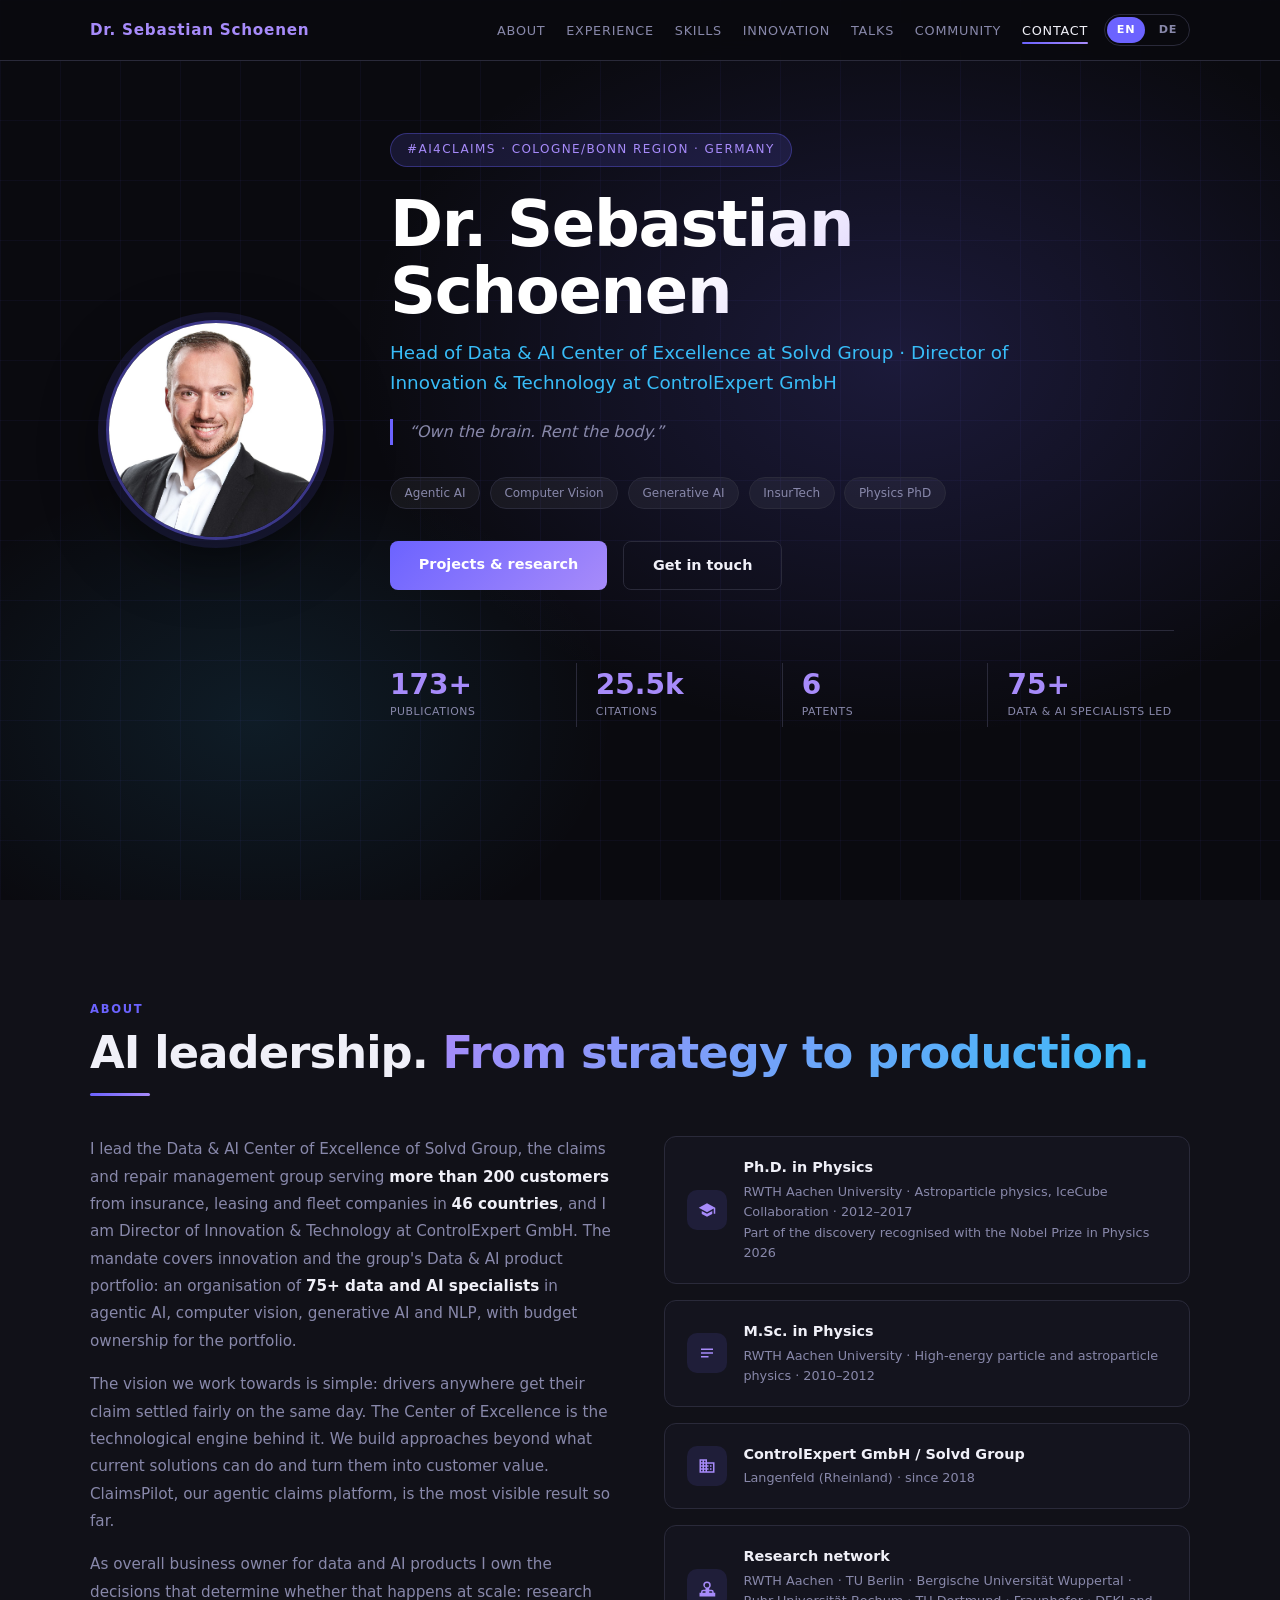
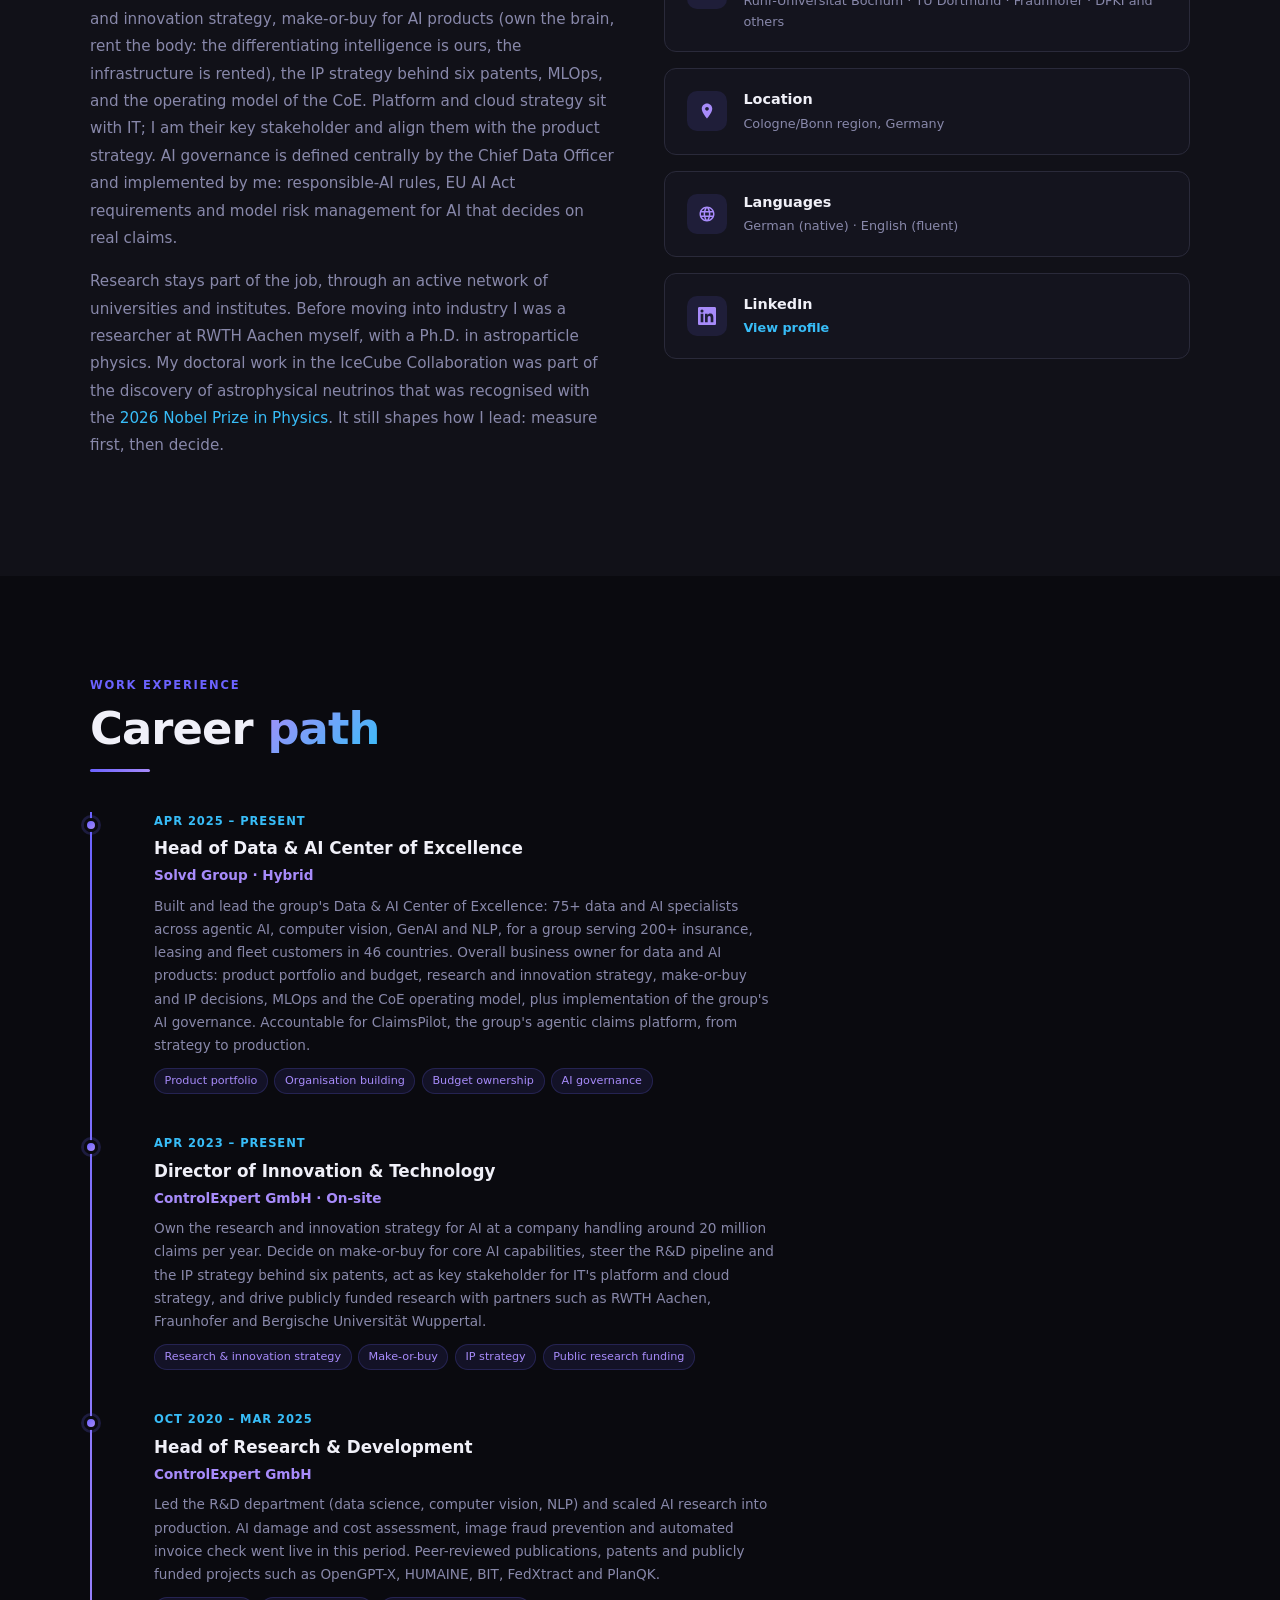
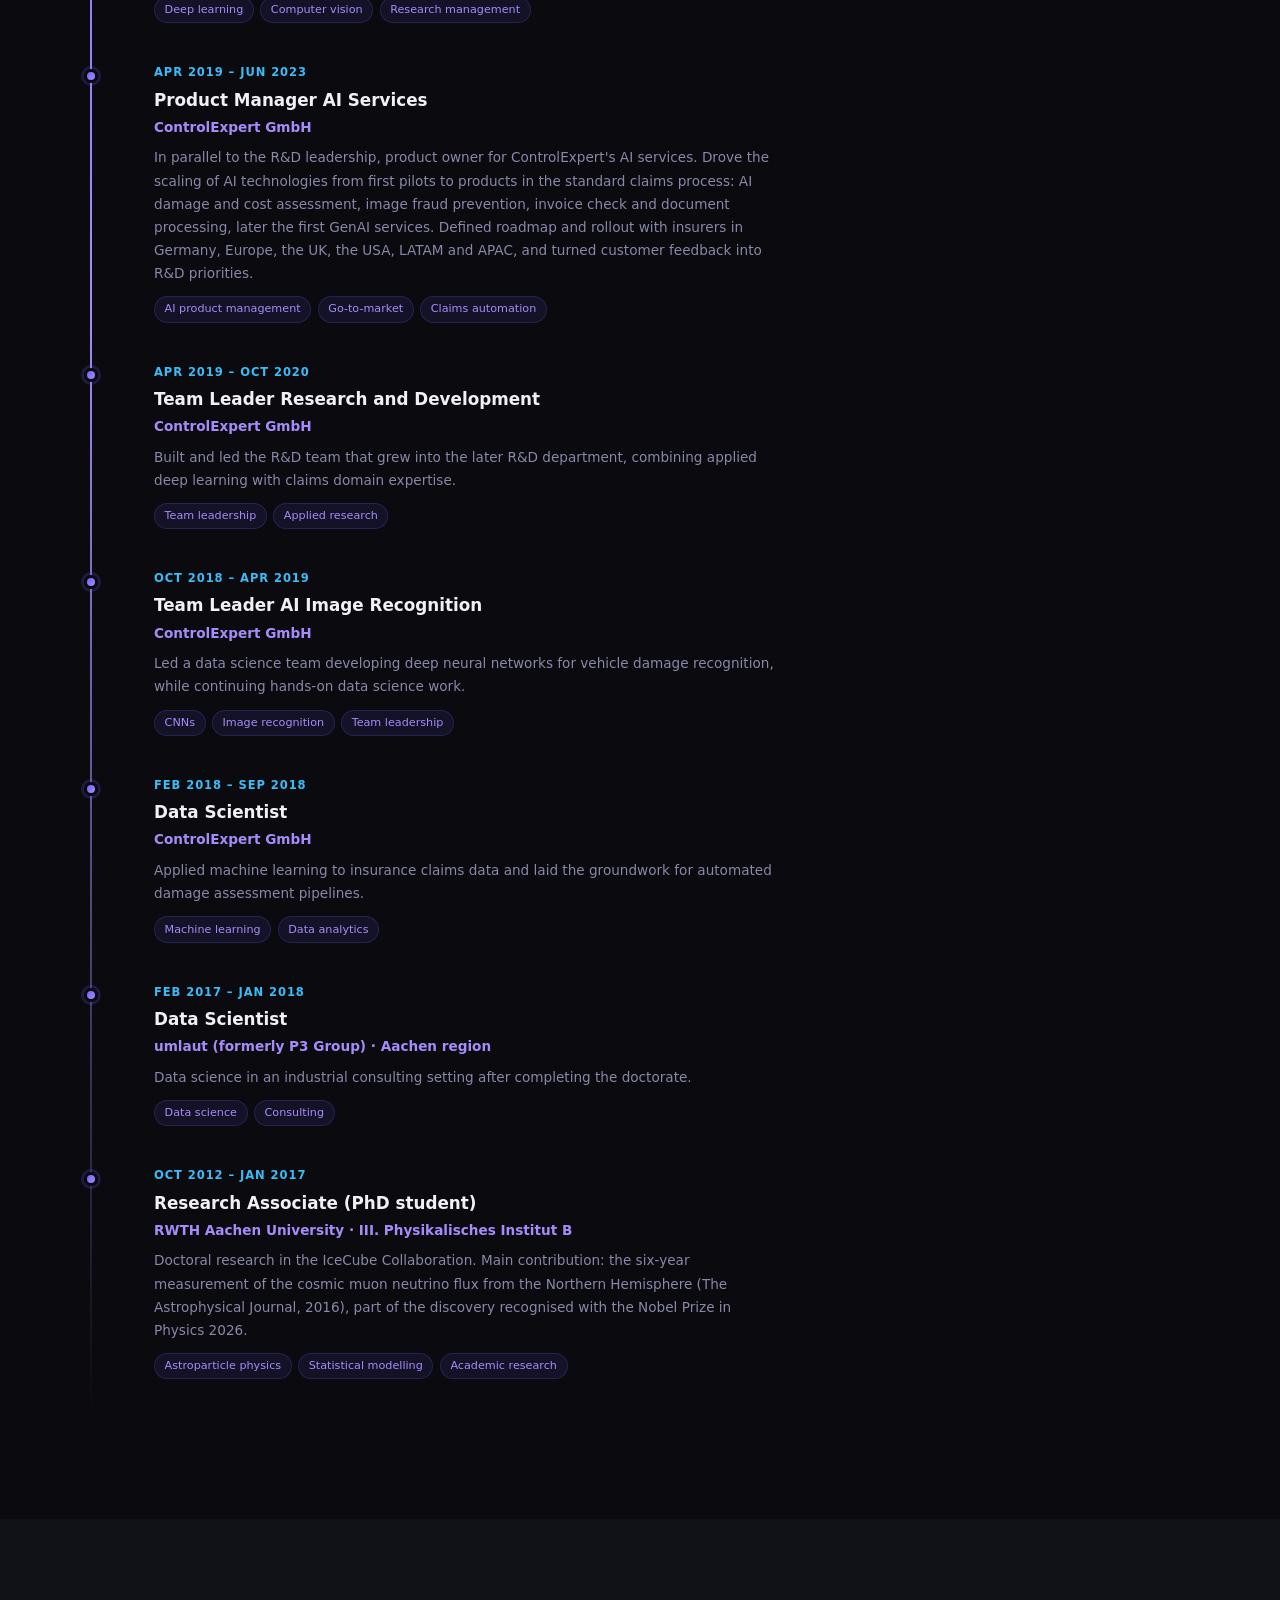
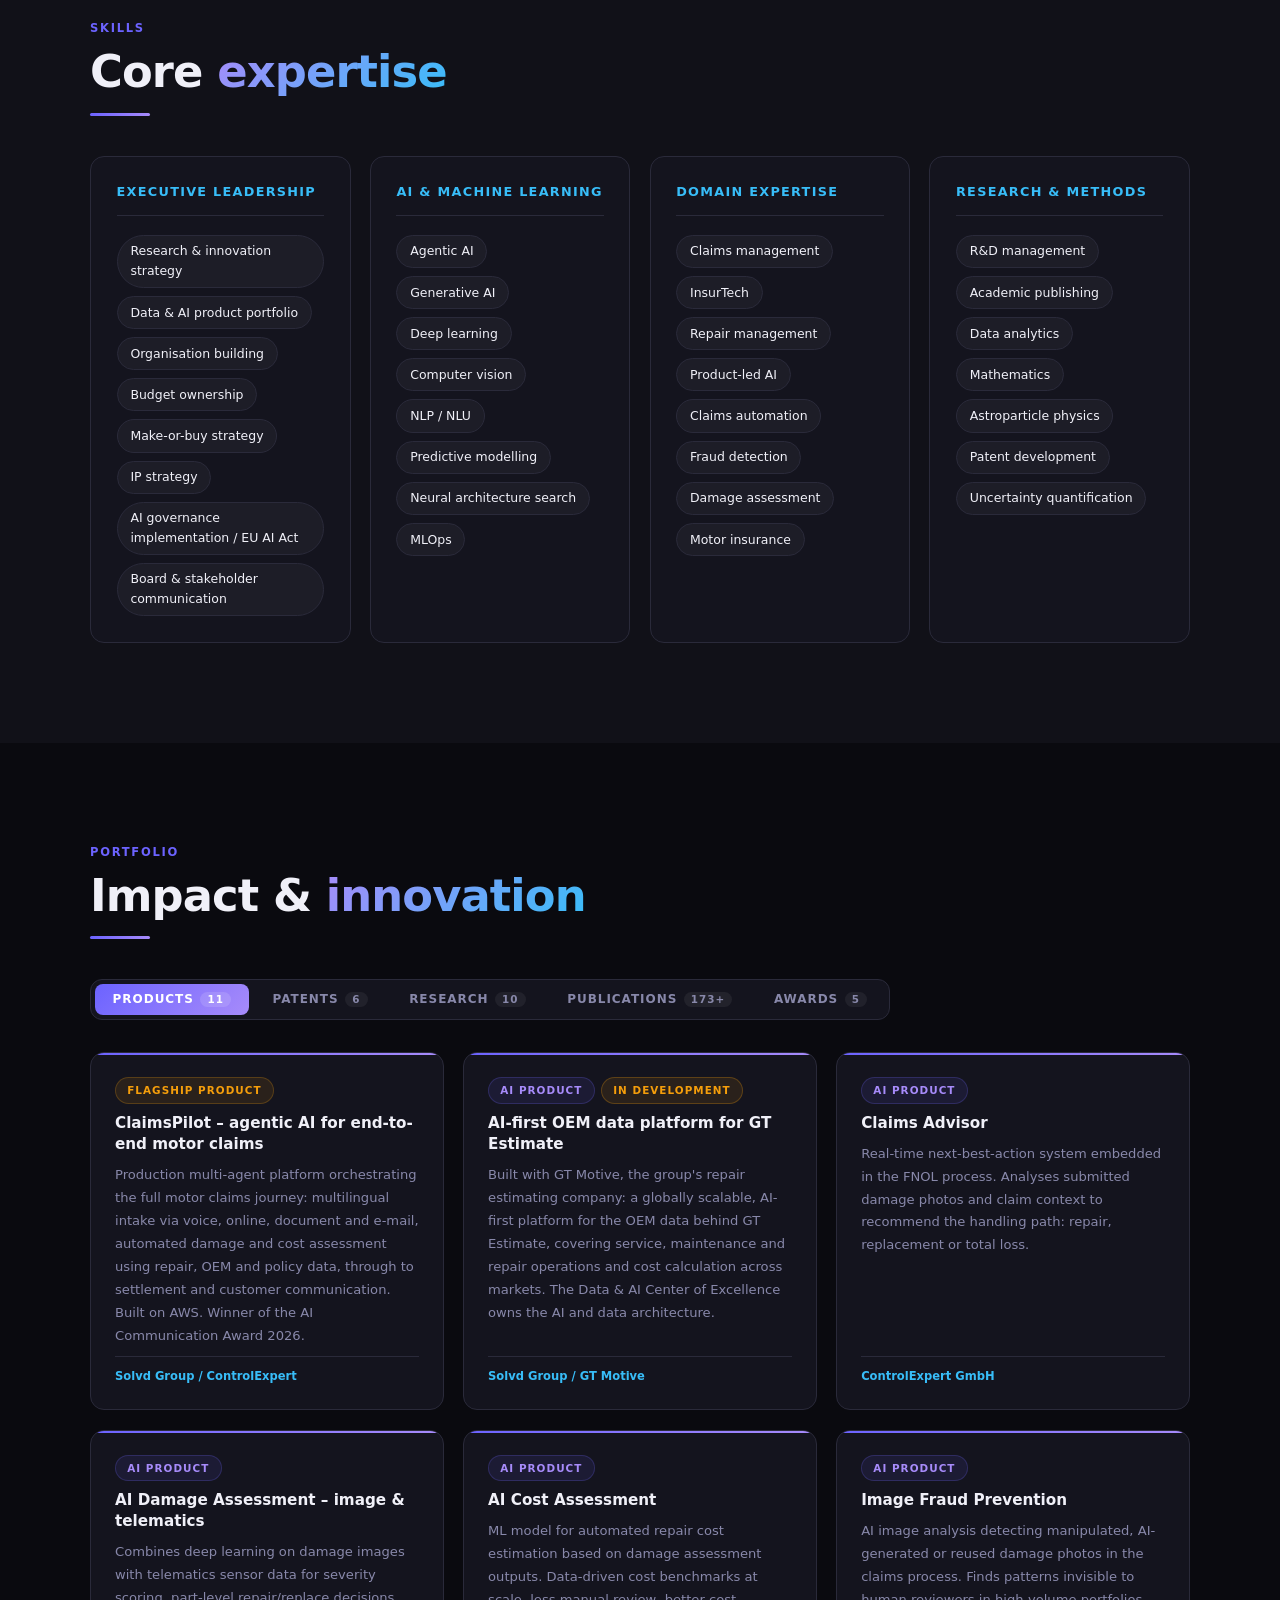
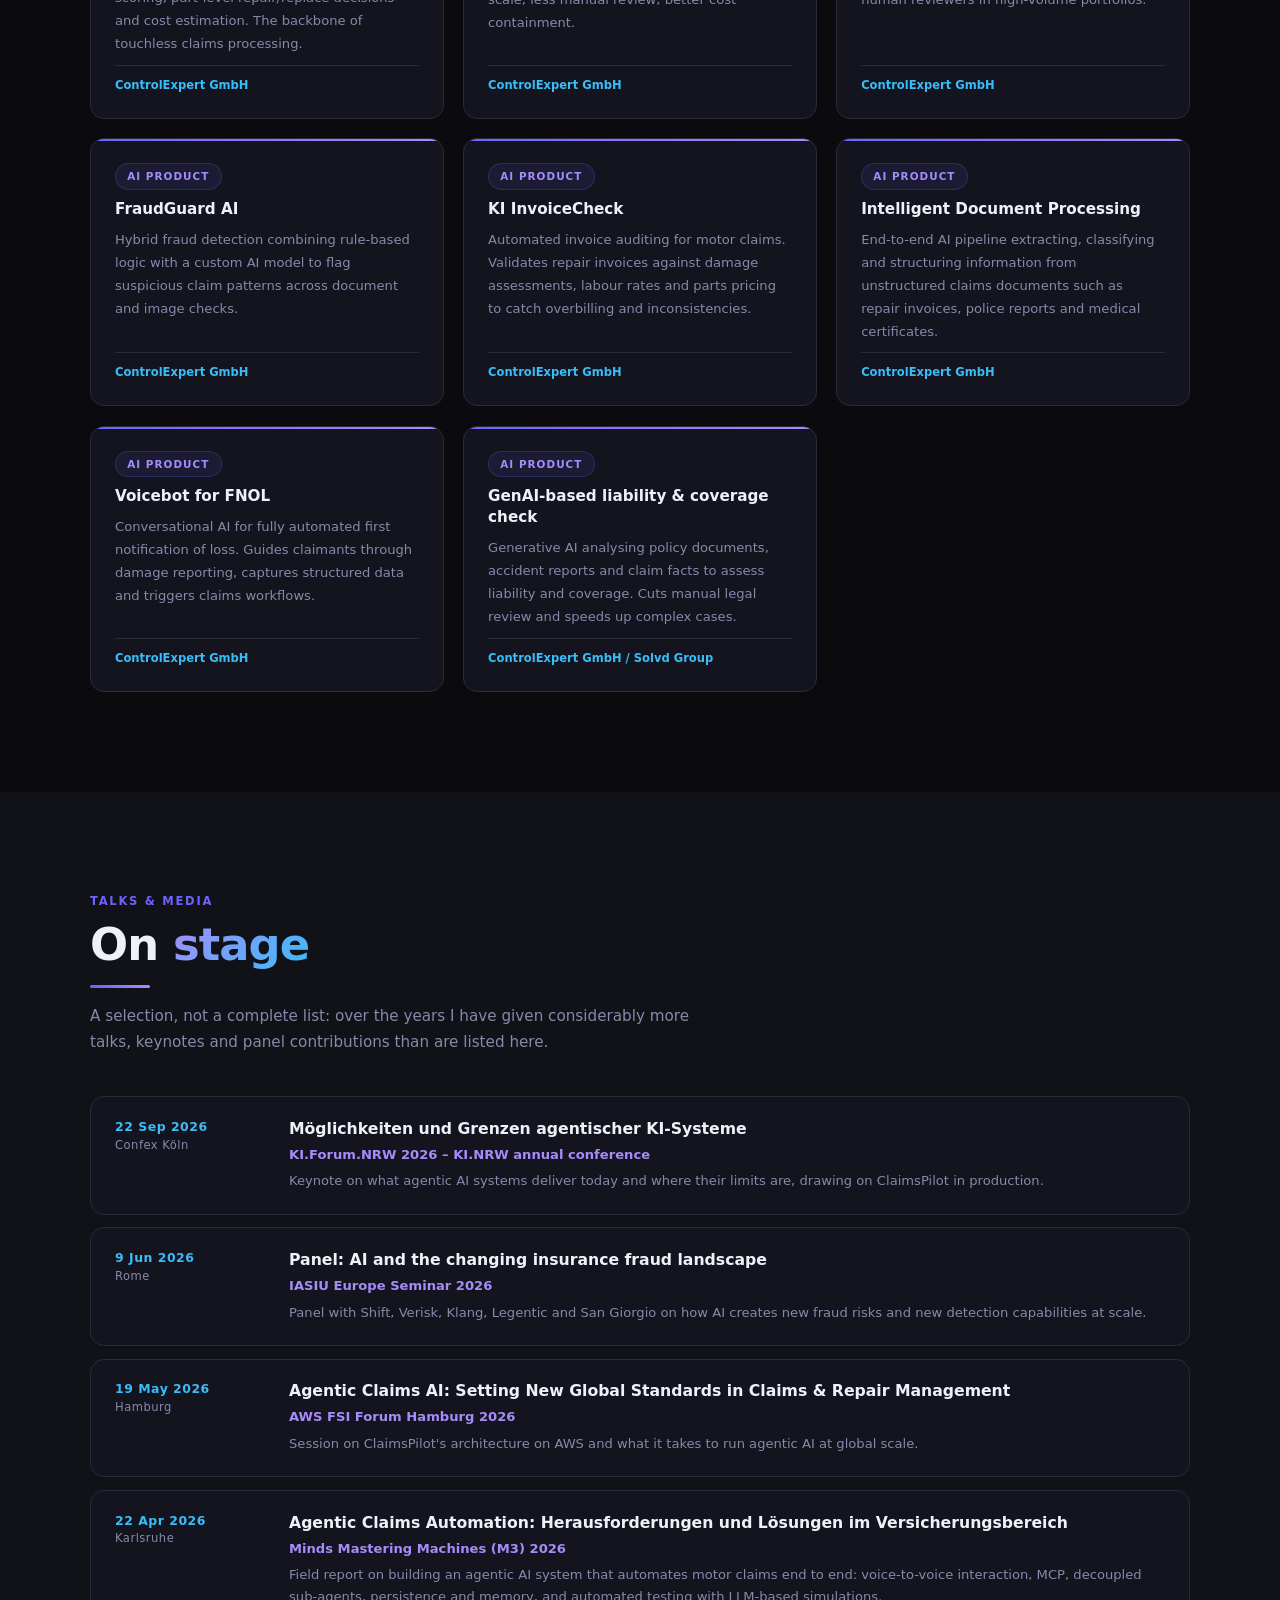
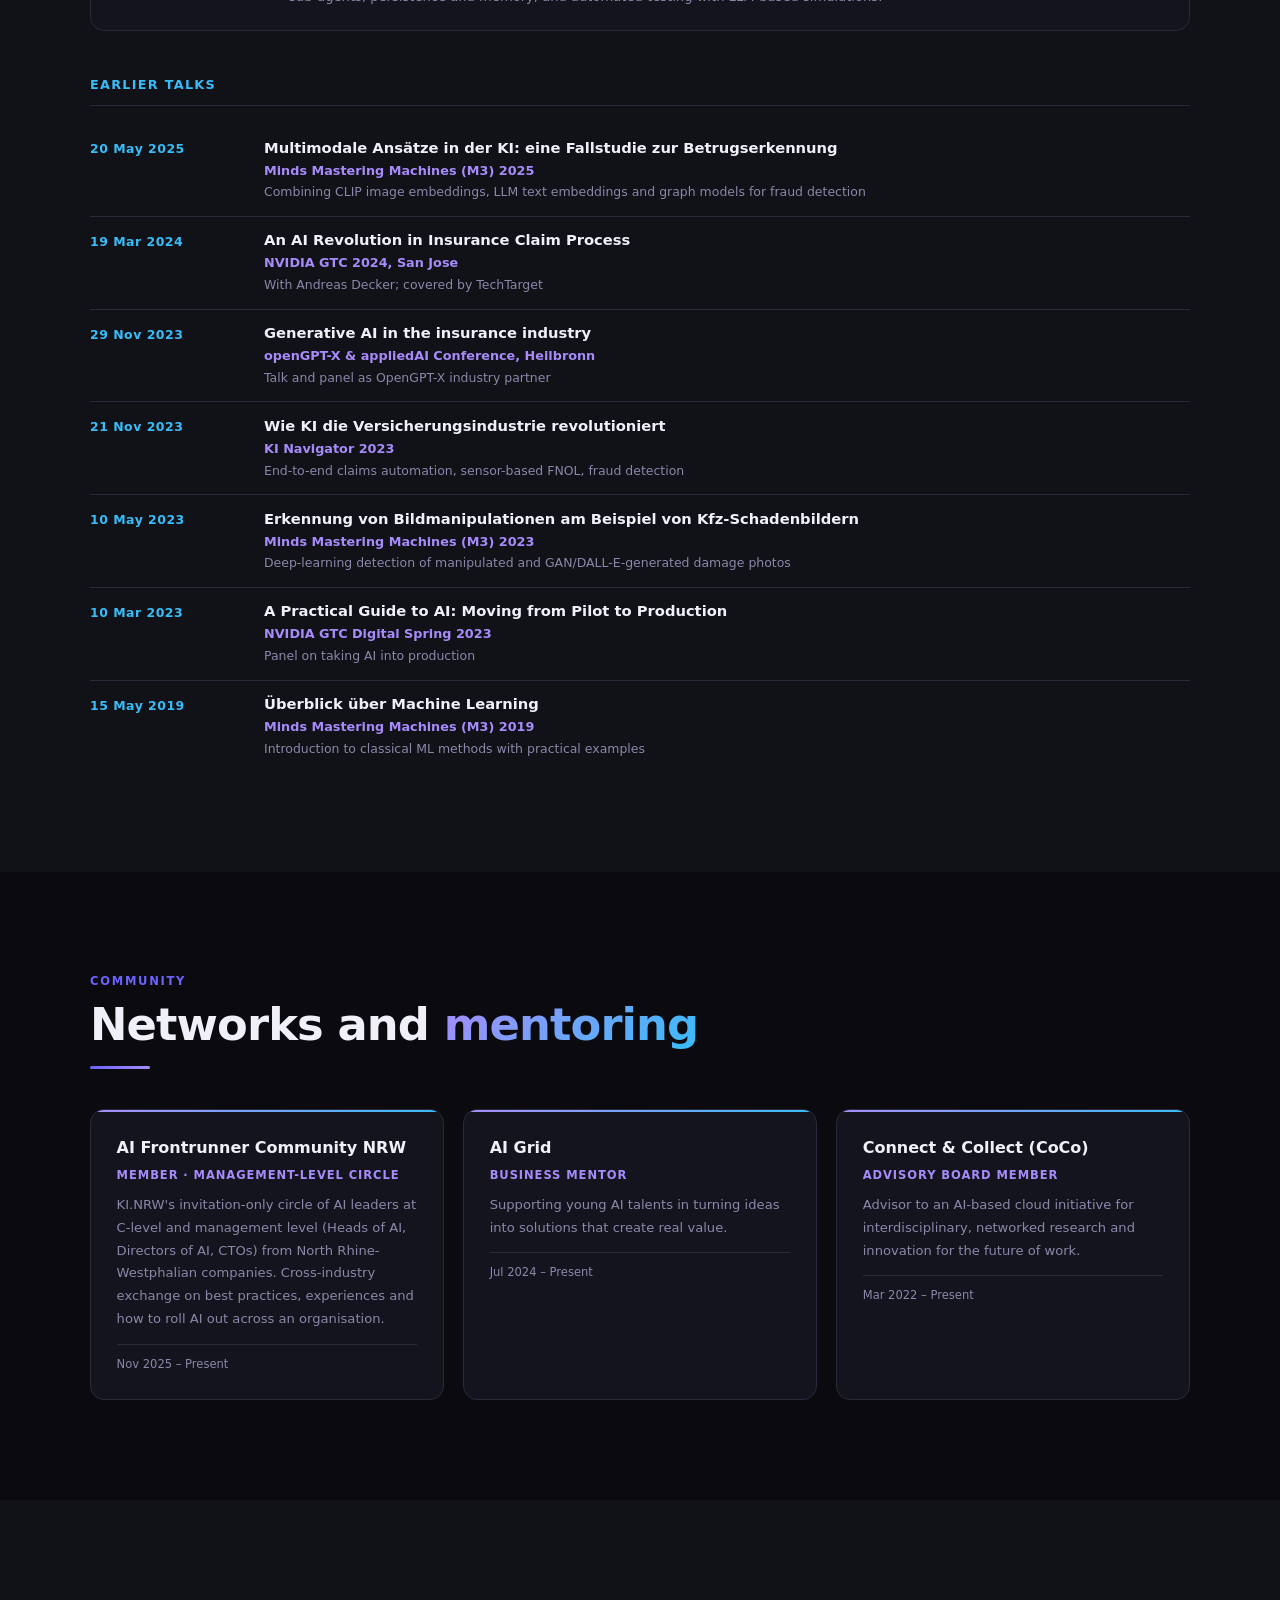
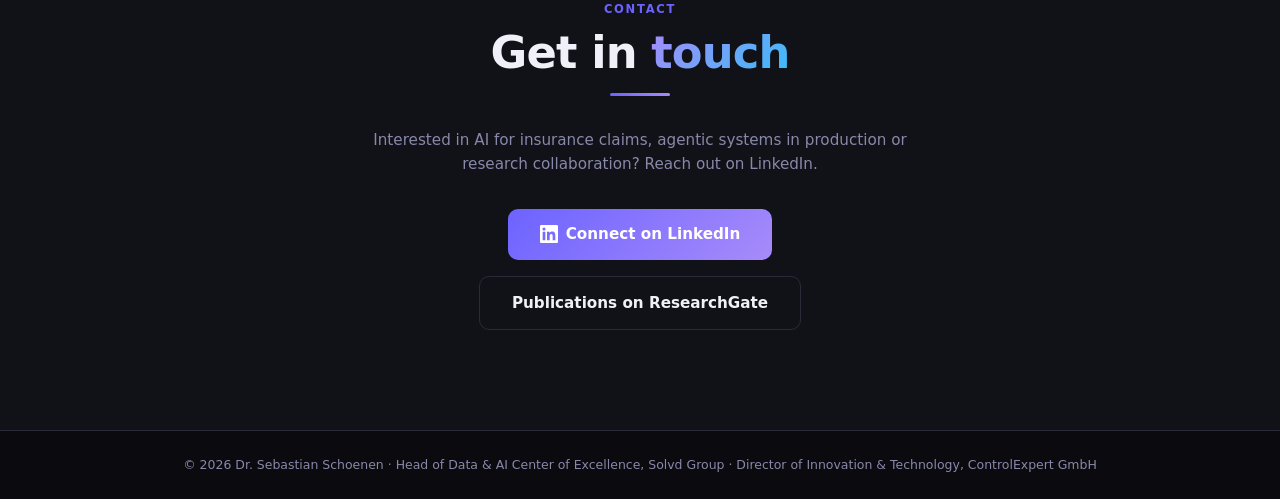
==== commit eb75e8e0: "add GT project" ====
--- a/index.html
+++ b/index.html
@@ -108,8 +108,8 @@
     <div class="sec-label">Portfolio</div>
     <h2 class="sec-title">Impact &amp; <span>innovation</span></h2>
     <div class="sec-line" aria-hidden="true"></div>
-    <div class="tab-bar" role="tablist"><button class="tab-btn active" role="tab" id="tabbtn-products" aria-controls="tab-products" aria-selected="true" data-tab="products">Products <span class="tab-count">10</span></button><button class="tab-btn" role="tab" id="tabbtn-patents" aria-controls="tab-patents" aria-selected="false" data-tab="patents">Patents <span class="tab-count">6</span></button><button class="tab-btn" role="tab" id="tabbtn-research" aria-controls="tab-research" aria-selected="false" data-tab="research">Research <span class="tab-count">10</span></button><button class="tab-btn" role="tab" id="tabbtn-publications" aria-controls="tab-publications" aria-selected="false" data-tab="publications">Publications <span class="tab-count">173+</span></button><button class="tab-btn" role="tab" id="tabbtn-awards" aria-controls="tab-awards" aria-selected="false" data-tab="awards">Awards <span class="tab-count">5</span></button></div>
-    <div class="proj-group visible" id="tab-products" role="tabpanel" aria-labelledby="tabbtn-products"><ul class="proj-grid"><li class="card-base reveal prod-card"><span class="pill pill-flagship">Flagship product</span><h3>ClaimsPilot – agentic AI for end-to-end motor claims</h3><p>Production multi-agent platform orchestrating the full motor claims journey: multilingual intake via voice, online, document and e-mail, automated damage and cost assessment using repair, OEM and policy data, through to settlement and customer communication. Built on AWS. Winner of the AI Communication Award 2026.</p><div class="card-meta"><strong>Solvd Group / ControlExpert</strong></div></li><li class="card-base reveal prod-card"><span class="pill pill-ai">AI product</span><h3>Claims Advisor</h3><p>Real-time next-best-action system embedded in the FNOL process. Analyses submitted damage photos and claim context to recommend the handling path: repair, replacement or total loss.</p><div class="card-meta"><strong>ControlExpert GmbH</strong></div></li><li class="card-base reveal prod-card"><span class="pill pill-ai">AI product</span><h3>AI Damage Assessment – image &amp; telematics</h3><p>Combines deep learning on damage images with telematics sensor data for severity scoring, part-level repair/replace decisions and cost estimation. The backbone of touchless claims processing.</p><div class="card-meta"><strong>ControlExpert GmbH</strong></div></li><li class="card-base reveal prod-card"><span class="pill pill-ai">AI product</span><h3>AI Cost Assessment</h3><p>ML model for automated repair cost estimation based on damage assessment outputs. Data-driven cost benchmarks at scale, less manual review, better cost containment.</p><div class="card-meta"><strong>ControlExpert GmbH</strong></div></li><li class="card-base reveal prod-card"><span class="pill pill-ai">AI product</span><h3>Image Fraud Prevention</h3><p>AI image analysis detecting manipulated, AI-generated or reused damage photos in the claims process. Finds patterns invisible to human reviewers in high-volume portfolios.</p><div class="card-meta"><strong>ControlExpert GmbH</strong></div></li><li class="card-base reveal prod-card"><span class="pill pill-ai">AI product</span><h3>FraudGuard AI</h3><p>Hybrid fraud detection combining rule-based logic with a custom AI model to flag suspicious claim patterns across document and image checks.</p><div class="card-meta"><strong>ControlExpert GmbH</strong></div></li><li class="card-base reveal prod-card"><span class="pill pill-ai">AI product</span><h3>KI InvoiceCheck</h3><p>Automated invoice auditing for motor claims. Validates repair invoices against damage assessments, labour rates and parts pricing to catch overbilling and inconsistencies.</p><div class="card-meta"><strong>ControlExpert GmbH</strong></div></li><li class="card-base reveal prod-card"><span class="pill pill-ai">AI product</span><h3>Intelligent Document Processing</h3><p>End-to-end AI pipeline extracting, classifying and structuring information from unstructured claims documents such as repair invoices, police reports and medical certificates.</p><div class="card-meta"><strong>ControlExpert GmbH</strong></div></li><li class="card-base reveal prod-card"><span class="pill pill-ai">AI product</span><h3>Voicebot for FNOL</h3><p>Conversational AI for fully automated first notification of loss. Guides claimants through damage reporting, captures structured data and triggers claims workflows.</p><div class="card-meta"><strong>ControlExpert GmbH</strong></div></li><li class="card-base reveal prod-card"><span class="pill pill-ai">AI product</span><h3>GenAI-based liability &amp; coverage check</h3><p>Generative AI analysing policy documents, accident reports and claim facts to assess liability and coverage. Cuts manual legal review and speeds up complex cases.</p><div class="card-meta"><strong>ControlExpert GmbH / Solvd Group</strong></div></li></ul></div><div class="proj-group" id="tab-patents" role="tabpanel" aria-labelledby="tabbtn-patents" hidden><ul class="proj-grid"><li class="card-base reveal patent-card"><span class="pill pill-patent">US · EP · JP · DE</span><h3>Method for assessing damage to a motor vehicle</h3><p>AI-based method for evaluating vehicle damage from image files: detecting damage per vehicle zone, determining severity and deciding for each part whether repair or replacement is required.</p><div class="patent-num">US11397972B2 · EP3736758A1 · Priority 2019-03-05 · Granted 2022-07-26</div></li><li class="card-base reveal patent-card"><span class="pill pill-patent">DE</span><h3>Automatic detection of vehicle damage in an accident</h3><p>Sensor-based detection using continuously acquired acceleration, speed and yaw-rate values while driving to identify damage events automatically.</p><div class="patent-num">DE102019105535A1 · Priority 2019-03-05</div></li><li class="card-base reveal patent-card"><span class="pill pill-patent">DE</span><h3>Automatic detection of damage events from image material</h3><p>Neural network generating multiple weighted bounding boxes, building a 2D density function from them and using it to localise and classify damage, overcoming the limits of non-maximum suppression.</p><div class="patent-num">DE102019129826A1 · DE102019129826B4 · Priority 2019-11-05 · Granted 2025-01-23</div></li><li class="card-base reveal patent-card"><span class="pill pill-patent">DE</span><h3>Plausibility of a vehicle repair plan</h3><p>Method for checking a vehicle repair plan for technical plausibility, evaluating which parts require repair or replacement.</p><div class="patent-num">DE102020105545A1 · Priority 2020-03-02</div></li><li class="card-base reveal patent-card"><span class="pill pill-patent">DE</span><h3>Method for extracting a vehicle identification number</h3><p>AI-based extraction of a VIN from an image of a vehicle registration document or the vehicle itself, enabling automated vehicle identification in claims workflows.</p><div class="patent-num">DE102019109941A1 · Priority 2019-04-15</div></li><li class="card-base reveal patent-card"><span class="pill pill-patent">DE</span><h3>Simple annotation of complex damage on image material</h3><p>Neural-network-based method for annotating complex damage on images, simplifying the creation of training data for AI damage assessment.</p><div class="patent-num">DE102019129968A1 · Priority 2019-11-06</div></li></ul></div><div class="proj-group" id="tab-research" role="tabpanel" aria-labelledby="tabbtn-research" hidden><ul class="proj-grid"><li class="card-base reveal research-card"><div class="pill-row"><span class="pill pill-research">BMFTR · ErUM-Data</span><span class="pill pill-ongoing">Ongoing</span></div><h3>ErUM-ARIA</h3><p>Efficient AI methods for physical simulations, developed jointly by RWTH Aachen University, FAU Erlangen-Nürnberg and ControlExpert. The partners bring simulation problems from astroparticle physics, particle physics, engineering and digital claims handling.</p><div class="card-meta"><strong>BMFTR · RWTH Aachen · FAU Erlangen-Nürnberg</strong> · since 2026</div></li><li class="card-base reveal research-card"><div class="pill-row"><span class="pill pill-research">EFRE / JFT NRW</span><span class="pill pill-ongoing">Ongoing</span></div><h3>PocketViz</h3><p>Mobile AI app for detecting and measuring surface defects from multimodal data (image, depth, text). ControlExpert's use case: dents and scratches on vehicle bodies. Led by the TMDT institute at Bergische Universität Wuppertal, with Dermanostic and Schorn as further application partners.</p><div class="card-meta"><strong>Bergische Universität Wuppertal · EFRE/JFT NRW 2021–2027</strong></div></li><li class="card-base reveal research-card"><div class="pill-row"><span class="pill pill-research">EFRE / NRW</span><span class="pill pill-ongoing">Ongoing</span></div><h3>Just Scan It 3D</h3><p>AI workflow converting smartphone captures into precise 3D meshes and Gaussian splats for virtual damage assessment and AR-based claims inspection.</p><div class="card-meta"><strong>EFRE / NRW Ministry of Economic Affairs</strong> · since summer 2024</div></li><li class="card-base reveal research-card"><div class="pill-row"><span class="pill pill-research">Gaia-X · BMWK</span><span class="pill pill-done">Completed</span></div><h3>OpenGPT-X</h3><p>Consortium building large open language models in the Gaia-X ecosystem, with ControlExpert as the insurance industry partner alongside Fraunhofer, Aleph Alpha, DFKI, Forschungszentrum Jülich, IONOS, TU Dresden and WDR. Findings presented at the openGPT-X &amp; appliedAI conference 2023.</p><div class="card-meta"><strong>Fraunhofer IAIS / IIS (lead) · BMWK</strong> · 2022–2024</div></li><li class="card-base reveal research-card"><div class="pill-row"><span class="pill pill-research">BMBF</span><span class="pill pill-done">Completed</span></div><h3>FedXtract</h3><p>Open-source SDK for federated learning so that companies can train AI models for document extraction jointly without sharing raw data, then adapt them via transfer learning. ControlExpert contributed the claims document use case and labelled data.</p><div class="card-meta"><strong><a href="https://www.fedxtract.net/" target="_blank" rel="noopener">fedxtract.net</a> · Condat AG (coord.) · Fraunhofer IAIS · FKZ 01IS21037A</strong> · 11/2021 – 04/2024</div></li><li class="card-base reveal research-card"><div class="pill-row"><span class="pill pill-research">Gaia-X · BMWK</span><span class="pill pill-done">Completed</span></div><h3>Autowerkstatt 4.0</h3><p>Winner project of the federal Gaia-X funding competition: an AI-based vehicle diagnostics ecosystem connecting workshops, diagnostic system providers and AI companies via Gaia-X federated services.</p><div class="card-meta"><strong>eco – Verband der Internetwirtschaft (lead) · BMWK</strong></div></li><li class="card-base reveal research-card"><div class="pill-row"><span class="pill pill-research">BMWK</span><span class="pill pill-done">Completed</span></div><h3>PlanQK</h3><p>Platform and ecosystem for quantum-assisted AI. ControlExpert joined as associated partner in 2021 to explore where quantum-supported AI could help motor claims management.</p><div class="card-meta"><strong>StoneOne AG (lead) · BMWK</strong> · since 2021</div></li><li class="card-base reveal research-card"><div class="pill-row"><span class="pill pill-research">BMBF</span><span class="pill pill-done">Completed</span></div><h3>HUMAINE – Human-Centered AI Competence Center</h3><p>Competence center for the Ruhr metropolitan region developing methods at the interface of AI development, validation and human-centred work organisation in industry and SMEs.</p><div class="card-meta"><strong>BMBF / PTKA · Funding code 02L19C200</strong></div></li><li class="card-base reveal research-card"><div class="pill-row"><span class="pill pill-research">EFRE / NRW</span><span class="pill pill-done">Completed</span></div><h3>BIT – Bergische Innovationsplattform für KI</h3><p>EU- and NRW-funded AI transfer platform at Bergische Universität Wuppertal. ControlExpert contributed applied R&amp;D linking academic AI research with automotive and insurance use cases.</p><div class="card-meta"><strong>Bergische Universität Wuppertal / EFRE NRW</strong></div></li><li class="card-base reveal research-card"><div class="pill-row"><span class="pill pill-research">NRW</span><span class="pill pill-done">Completed</span></div><h3>IT'S DIGITIVE – Secure digital order processing for 3D printing</h3><p>NRW-funded project developing a spare-parts supply ecosystem for the automotive industry with secure digital order processing for productive use of 3D printing.</p><div class="card-meta"><strong>State of North Rhine-Westphalia</strong></div></li></ul></div><div class="proj-group" id="tab-publications" role="tabpanel" aria-labelledby="tabbtn-publications" hidden><div class="pub-group"><h3 class="group-title">Applied AI &amp; industry</h3><ul class="proj-grid"><li class="card-base reveal pub-card"><span class="pill pill-pub">Springer · May 2024</span><h4>Uncertainty estimates for semantic segmentation: providing enhanced reliability for automated motor claims handling</h4><p>Meta-classification model assessing the precision of segments predicted for car body parts under adverse photo conditions. AUROC 0.915; removing low-quality segments lifts mean IoU by 16 pp and cuts wrongly predicted segments by 77 %.</p><div class="card-meta"><strong>Machine Vision and Applications · Küchler, Kröll, Schoenen, Witte</strong></div></li><li class="card-base reveal pub-card"><span class="pill pill-pub">Springer · Sep 2024</span><h4>ResBuilder: Automated learning of depth with residual structures</h4><p>Neural architecture search that builds ResNet architectures from scratch at near state-of-the-art accuracy with lower compute. Default parameters tuned once on CIFAR-10 generalise to a proprietary fraud detection dataset.</p><div class="card-meta"><strong>ICANN 2024 · <a href="https://arxiv.org/abs/2308.08504" target="_blank" rel="noopener">arXiv:2308.08504</a></strong></div></li><li class="card-base reveal pub-card"><span class="pill pill-pub">IEEE/CVF WACV · Dec 2023</span><h4>Identifying label errors in object detection datasets by loss inspection</h4><p>First benchmark for label error detection in object detection plus a loss-based detection method that outperforms all baselines. Finds real label errors on public test sets (precision up to 71.5 %) and on a proprietary dataset (97 %).</p><div class="card-meta"><strong>Winter Conference on Applications of Computer Vision (WACV 2024)</strong></div></li><li class="card-base reveal pub-card"><span class="pill pill-pub">SIU Today · Apr 2024</span><h4>Image Fraud Prevention: Enhancing security and efficiency with image recognition for claims automation</h4><p>Practitioner article on how computer vision automates repair cost determination and, at the same time, embeds real-time fraud prevention into claims handling, and what it takes to deploy this across the damage value chain.</p><div class="card-meta"><strong>SIU Today – Update on Insurance Fraud</strong></div></li><li class="card-base reveal pub-card"><span class="pill pill-pub">VVW · Apr 2023</span><h4>Innovatives Schadenmanagement – Wie Technologie die Wertschöpfungskette bei Versicherungsunternehmen revolutioniert</h4><p>Book chapter on technology-driven transformation of the insurance claims value chain.</p><div class="card-meta"><strong>In: Insurance &amp; Innovation 2023 (ed. Andreas Eckstein) · Verlag Versicherungswirtschaft, Karlsruhe</strong></div></li><li class="card-base reveal pub-card"><span class="pill pill-pub">J. Design Research · Dec 2022</span><h4>Identification of similar design principles of passenger cars using deep neural networks</h4><p>A network trained to classify car brands from images is repurposed, via systematic error analysis, to identify car models that follow similar design principles across manufacturers.</p><div class="card-meta"><strong>Journal of Design Research, Vol. 20, No. 2</strong></div></li><li class="card-base reveal pub-card"><span class="pill pill-pub">IEEE ITSC · Oct 2021</span><h4>Fully automated, realistic license plate substitution in real-life images</h4><p>CycleGAN-based system replacing licence plates in image crops with customised patterns while preserving pose, lighting and sharpness, trained without labels. Validated via plate-recognition experiments, a human acceptance study and FID.</p><div class="card-meta"><strong>Intelligent Transportation Systems Conference, Indianapolis</strong></div></li></ul></div><div class="pub-group"><h3 class="group-title">Physics – IceCube Neutrino Observatory (Nobel Prize in Physics 2026)</h3><ul class="proj-grid"><li class="card-base reveal pub-card"><span class="pill pill-pub">Dissertation · Jul 2017</span><h4>Discovery and characterization of a diffuse astrophysical muon neutrino flux with the IceCube Neutrino Observatory</h4><p>Doctoral thesis, RWTH Aachen University, III. Physikalisches Institut B.</p><div class="card-meta"><strong><a href="https://publications.rwth-aachen.de/record/696221" target="_blank" rel="noopener">publications.rwth-aachen.de</a></strong></div></li><li class="card-base reveal pub-card"><span class="pill pill-pub">Astrophysical Journal · Dec 2016</span><h4>Observation and characterization of a cosmic muon neutrino flux from the Northern Hemisphere using six years of IceCube data</h4><p>Excludes a purely atmospheric origin of the highest-energy muon neutrino events at 5.6σ and characterises the astrophysical flux with a hard spectral index of 2.13 ± 0.13; the highest-energy event has a reconstructed muon energy of 4.5 PeV.</p><div class="card-meta"><strong>The Astrophysical Journal, Vol. 833, No. 1 · IceCube Collaboration · Main contribution of my doctoral research</strong></div></li><li class="card-base reveal pub-card"><span class="pill pill-pub">Science · Jul 2018</span><h4>Multimessenger observations of a flaring blazar coincident with high-energy neutrino IceCube-170922A</h4><p>First identification of a likely source of high-energy cosmic neutrinos: the IceCube event of 22 September 2017 coincided with a gamma-ray flare of the blazar TXS 0506+056, observed by 18 telescopes across the electromagnetic spectrum.</p><div class="card-meta"><strong>Science, Vol. 361, eaat1378 · IceCube, Fermi-LAT, MAGIC et al.</strong></div></li><li class="card-base reveal pub-card"><span class="pill pill-pub">Nature · Nov 2017</span><h4>Measurement of the multi-TeV neutrino interaction cross-section with IceCube using Earth absorption</h4><p>First measurement of the neutrino–nucleon cross-section at energies of 6.3–980 TeV, far beyond accelerator reach, using the Earth itself as the target and the absorption of upgoing neutrinos as the observable.</p><div class="card-meta"><strong>Nature 551, 596–600 · IceCube Collaboration</strong></div></li><li class="card-base reveal pub-card"><span class="pill pill-pub">Nature Physics · Sep 2018</span><h4>Neutrino interferometry for high-precision tests of Lorentz symmetry with IceCube</h4><p>Atmospheric neutrinos travelling through the Earth act as an interferometer for spacetime symmetry. The analysis sets some of the most stringent limits on Lorentz violation in the neutrino sector to date.</p><div class="card-meta"><strong>Nature Physics 14, 961–966 · IceCube Collaboration</strong></div></li><li class="card-base reveal pub-card"><span class="pill pill-pub">Eur. Phys. J. C · Jul 2014</span><h4>Search for non-relativistic magnetic monopoles with IceCube</h4><p>Search for GUT-era magnetic monopoles via nucleon-decay catalysis. No signal observed; flux limits improved by one to two orders of magnitude, three orders below the Parker bound.</p><div class="card-meta"><strong>Eur. Phys. J. C 74:2938 · IceCube Collaboration</strong></div></li></ul></div><p class="more-note">Selection. 173 publications and 25,504 citations in total, most of them as author within the IceCube Collaboration · <a href="https://www.researchgate.net/profile/Sebastian-Schoenen" target="_blank" rel="noopener">Full list on ResearchGate</a></p></div><div class="proj-group" id="tab-awards" role="tabpanel" aria-labelledby="tabbtn-awards" hidden><ul class="awards-grid"><li class="award-card reveal"><div class="award-rank">Industry award · 2026</div><h3>AI Communication Award 2026 – Winner</h3><p>ClaimsPilot won the category “AI Strategy, Analytics &amp; Agents in Communication”. The independent jury from academia and industry recognised the agentic platform for orchestrating the motor claims journey from first notification to settlement. I accepted the award on behalf of the team.</p><div class="award-meta"><strong>AI Communication Award / ZIEHL-ABEGG SE · July 2026</strong></div></li><li class="award-card reveal"><div class="award-rank">Industry award · 2024</div><h3>KI Innovation Award 2024 – Heavyweight category</h3><p>Awarded by F.A.Z. Institut and KI Bundesverband at the “Innovative Leaders” conference for ControlExpert's AI-driven claims and repair management process, built on the AI products my R&amp;D organisation brought into production. I accepted the award on behalf of the team.</p><div class="award-meta"><strong>F.A.Z. Institut · KI Bundesverband · July 2024</strong></div></li><li class="award-card reveal"><div class="award-rank">Hackathon · 3rd place</div><h3>Talanx Insurance Hackathon</h3><p>Third place at the Talanx Insurance Hackathon for applied AI in insurance.</p><div class="award-meta"><strong>Talanx · April 2018 · <a href="https://www.hackitover.com" target="_blank" rel="noopener">hackitover.com</a></strong></div></li><li class="award-card reveal"><div class="award-rank">Academic honour</div><h3>Springorum Denkmünze</h3><p>Medal awarded by the Förderverein der RWTH Aachen (proRWTH) for outstanding academic achievement.</p><div class="award-meta"><strong>Förderverein der RWTH Aachen · July 2013 · <a href="http://www.prorwth.de/auszeichnen/springorum-denkmuenze/" target="_blank" rel="noopener">prorwth.de</a></strong></div></li><li class="award-card reveal"><div class="award-rank">Scholarship</div><h3>DFG Research Training Group scholarship</h3><p>Doctoral scholarship in a DFG-funded Research Training Group (Graduiertenkolleg) in physics at RWTH Aachen University.</p><div class="award-meta"><strong>Deutsche Forschungsgemeinschaft (DFG) · April 2013</strong></div></li></ul></div>
+    <div class="tab-bar" role="tablist"><button class="tab-btn active" role="tab" id="tabbtn-products" aria-controls="tab-products" aria-selected="true" data-tab="products">Products <span class="tab-count">11</span></button><button class="tab-btn" role="tab" id="tabbtn-patents" aria-controls="tab-patents" aria-selected="false" data-tab="patents">Patents <span class="tab-count">6</span></button><button class="tab-btn" role="tab" id="tabbtn-research" aria-controls="tab-research" aria-selected="false" data-tab="research">Research <span class="tab-count">10</span></button><button class="tab-btn" role="tab" id="tabbtn-publications" aria-controls="tab-publications" aria-selected="false" data-tab="publications">Publications <span class="tab-count">173+</span></button><button class="tab-btn" role="tab" id="tabbtn-awards" aria-controls="tab-awards" aria-selected="false" data-tab="awards">Awards <span class="tab-count">5</span></button></div>
+    <div class="proj-group visible" id="tab-products" role="tabpanel" aria-labelledby="tabbtn-products"><ul class="proj-grid"><li class="card-base reveal prod-card"><div class="pill-row"><span class="pill pill-flagship">Flagship product</span></div><h3>ClaimsPilot – agentic AI for end-to-end motor claims</h3><p>Production multi-agent platform orchestrating the full motor claims journey: multilingual intake via voice, online, document and e-mail, automated damage and cost assessment using repair, OEM and policy data, through to settlement and customer communication. Built on AWS. Winner of the AI Communication Award 2026.</p><div class="card-meta"><strong>Solvd Group / ControlExpert</strong></div></li><li class="card-base reveal prod-card"><div class="pill-row"><span class="pill pill-ai">AI product</span><span class="pill pill-upcoming">In development</span></div><h3>AI-first OEM data platform for GT Estimate</h3><p>Built with GT Motive, the group's repair estimating company: a globally scalable, AI-first platform for the OEM data behind GT Estimate, covering service, maintenance and repair operations and cost calculation across markets. The Data &amp; AI Center of Excellence owns the AI and data architecture.</p><div class="card-meta"><strong>Solvd Group / GT Motive</strong></div></li><li class="card-base reveal prod-card"><div class="pill-row"><span class="pill pill-ai">AI product</span></div><h3>Claims Advisor</h3><p>Real-time next-best-action system embedded in the FNOL process. Analyses submitted damage photos and claim context to recommend the handling path: repair, replacement or total loss.</p><div class="card-meta"><strong>ControlExpert GmbH</strong></div></li><li class="card-base reveal prod-card"><div class="pill-row"><span class="pill pill-ai">AI product</span></div><h3>AI Damage Assessment – image &amp; telematics</h3><p>Combines deep learning on damage images with telematics sensor data for severity scoring, part-level repair/replace decisions and cost estimation. The backbone of touchless claims processing.</p><div class="card-meta"><strong>ControlExpert GmbH</strong></div></li><li class="card-base reveal prod-card"><div class="pill-row"><span class="pill pill-ai">AI product</span></div><h3>AI Cost Assessment</h3><p>ML model for automated repair cost estimation based on damage assessment outputs. Data-driven cost benchmarks at scale, less manual review, better cost containment.</p><div class="card-meta"><strong>ControlExpert GmbH</strong></div></li><li class="card-base reveal prod-card"><div class="pill-row"><span class="pill pill-ai">AI product</span></div><h3>Image Fraud Prevention</h3><p>AI image analysis detecting manipulated, AI-generated or reused damage photos in the claims process. Finds patterns invisible to human reviewers in high-volume portfolios.</p><div class="card-meta"><strong>ControlExpert GmbH</strong></div></li><li class="card-base reveal prod-card"><div class="pill-row"><span class="pill pill-ai">AI product</span></div><h3>FraudGuard AI</h3><p>Hybrid fraud detection combining rule-based logic with a custom AI model to flag suspicious claim patterns across document and image checks.</p><div class="card-meta"><strong>ControlExpert GmbH</strong></div></li><li class="card-base reveal prod-card"><div class="pill-row"><span class="pill pill-ai">AI product</span></div><h3>KI InvoiceCheck</h3><p>Automated invoice auditing for motor claims. Validates repair invoices against damage assessments, labour rates and parts pricing to catch overbilling and inconsistencies.</p><div class="card-meta"><strong>ControlExpert GmbH</strong></div></li><li class="card-base reveal prod-card"><div class="pill-row"><span class="pill pill-ai">AI product</span></div><h3>Intelligent Document Processing</h3><p>End-to-end AI pipeline extracting, classifying and structuring information from unstructured claims documents such as repair invoices, police reports and medical certificates.</p><div class="card-meta"><strong>ControlExpert GmbH</strong></div></li><li class="card-base reveal prod-card"><div class="pill-row"><span class="pill pill-ai">AI product</span></div><h3>Voicebot for FNOL</h3><p>Conversational AI for fully automated first notification of loss. Guides claimants through damage reporting, captures structured data and triggers claims workflows.</p><div class="card-meta"><strong>ControlExpert GmbH</strong></div></li><li class="card-base reveal prod-card"><div class="pill-row"><span class="pill pill-ai">AI product</span></div><h3>GenAI-based liability &amp; coverage check</h3><p>Generative AI analysing policy documents, accident reports and claim facts to assess liability and coverage. Cuts manual legal review and speeds up complex cases.</p><div class="card-meta"><strong>ControlExpert GmbH / Solvd Group</strong></div></li></ul></div><div class="proj-group" id="tab-patents" role="tabpanel" aria-labelledby="tabbtn-patents" hidden><ul class="proj-grid"><li class="card-base reveal patent-card"><span class="pill pill-patent">US · EP · JP · DE</span><h3>Method for assessing damage to a motor vehicle</h3><p>AI-based method for evaluating vehicle damage from image files: detecting damage per vehicle zone, determining severity and deciding for each part whether repair or replacement is required.</p><div class="patent-num">US11397972B2 · EP3736758A1 · Priority 2019-03-05 · Granted 2022-07-26</div></li><li class="card-base reveal patent-card"><span class="pill pill-patent">DE</span><h3>Automatic detection of vehicle damage in an accident</h3><p>Sensor-based detection using continuously acquired acceleration, speed and yaw-rate values while driving to identify damage events automatically.</p><div class="patent-num">DE102019105535A1 · Priority 2019-03-05</div></li><li class="card-base reveal patent-card"><span class="pill pill-patent">DE</span><h3>Automatic detection of damage events from image material</h3><p>Neural network generating multiple weighted bounding boxes, building a 2D density function from them and using it to localise and classify damage, overcoming the limits of non-maximum suppression.</p><div class="patent-num">DE102019129826A1 · DE102019129826B4 · Priority 2019-11-05 · Granted 2025-01-23</div></li><li class="card-base reveal patent-card"><span class="pill pill-patent">DE</span><h3>Plausibility of a vehicle repair plan</h3><p>Method for checking a vehicle repair plan for technical plausibility, evaluating which parts require repair or replacement.</p><div class="patent-num">DE102020105545A1 · Priority 2020-03-02</div></li><li class="card-base reveal patent-card"><span class="pill pill-patent">DE</span><h3>Method for extracting a vehicle identification number</h3><p>AI-based extraction of a VIN from an image of a vehicle registration document or the vehicle itself, enabling automated vehicle identification in claims workflows.</p><div class="patent-num">DE102019109941A1 · Priority 2019-04-15</div></li><li class="card-base reveal patent-card"><span class="pill pill-patent">DE</span><h3>Simple annotation of complex damage on image material</h3><p>Neural-network-based method for annotating complex damage on images, simplifying the creation of training data for AI damage assessment.</p><div class="patent-num">DE102019129968A1 · Priority 2019-11-06</div></li></ul></div><div class="proj-group" id="tab-research" role="tabpanel" aria-labelledby="tabbtn-research" hidden><ul class="proj-grid"><li class="card-base reveal research-card"><div class="pill-row"><span class="pill pill-research">BMFTR · ErUM-Data</span><span class="pill pill-ongoing">Ongoing</span></div><h3>ErUM-ARIA</h3><p>Efficient AI methods for physical simulations, developed jointly by RWTH Aachen University, FAU Erlangen-Nürnberg and ControlExpert. The partners bring simulation problems from astroparticle physics, particle physics, engineering and digital claims handling.</p><div class="card-meta"><strong>BMFTR · RWTH Aachen · FAU Erlangen-Nürnberg</strong> · since 2026</div></li><li class="card-base reveal research-card"><div class="pill-row"><span class="pill pill-research">EFRE / JFT NRW</span><span class="pill pill-ongoing">Ongoing</span></div><h3>PocketViz</h3><p>Mobile AI app for detecting and measuring surface defects from multimodal data (image, depth, text). ControlExpert's use case: dents and scratches on vehicle bodies. Led by the TMDT institute at Bergische Universität Wuppertal, with Dermanostic and Schorn as further application partners.</p><div class="card-meta"><strong>Bergische Universität Wuppertal · EFRE/JFT NRW 2021–2027</strong></div></li><li class="card-base reveal research-card"><div class="pill-row"><span class="pill pill-research">EFRE / NRW</span><span class="pill pill-ongoing">Ongoing</span></div><h3>Just Scan It 3D</h3><p>AI workflow converting smartphone captures into precise 3D meshes and Gaussian splats for virtual damage assessment and AR-based claims inspection.</p><div class="card-meta"><strong>EFRE / NRW Ministry of Economic Affairs</strong> · since summer 2024</div></li><li class="card-base reveal research-card"><div class="pill-row"><span class="pill pill-research">Gaia-X · BMWK</span><span class="pill pill-done">Completed</span></div><h3>OpenGPT-X</h3><p>Consortium building large open language models in the Gaia-X ecosystem, with ControlExpert as the insurance industry partner alongside Fraunhofer, Aleph Alpha, DFKI, Forschungszentrum Jülich, IONOS, TU Dresden and WDR. Findings presented at the openGPT-X &amp; appliedAI conference 2023.</p><div class="card-meta"><strong>Fraunhofer IAIS / IIS (lead) · BMWK</strong> · 2022–2024</div></li><li class="card-base reveal research-card"><div class="pill-row"><span class="pill pill-research">BMBF</span><span class="pill pill-done">Completed</span></div><h3>FedXtract</h3><p>Open-source SDK for federated learning so that companies can train AI models for document extraction jointly without sharing raw data, then adapt them via transfer learning. ControlExpert contributed the claims document use case and labelled data.</p><div class="card-meta"><strong><a href="https://www.fedxtract.net/" target="_blank" rel="noopener">fedxtract.net</a> · Condat AG (coord.) · Fraunhofer IAIS · FKZ 01IS21037A</strong> · 11/2021 – 04/2024</div></li><li class="card-base reveal research-card"><div class="pill-row"><span class="pill pill-research">Gaia-X · BMWK</span><span class="pill pill-done">Completed</span></div><h3>Autowerkstatt 4.0</h3><p>Winner project of the federal Gaia-X funding competition: an AI-based vehicle diagnostics ecosystem connecting workshops, diagnostic system providers and AI companies via Gaia-X federated services.</p><div class="card-meta"><strong>eco – Verband der Internetwirtschaft (lead) · BMWK</strong></div></li><li class="card-base reveal research-card"><div class="pill-row"><span class="pill pill-research">BMWK</span><span class="pill pill-done">Completed</span></div><h3>PlanQK</h3><p>Platform and ecosystem for quantum-assisted AI. ControlExpert joined as associated partner in 2021 to explore where quantum-supported AI could help motor claims management.</p><div class="card-meta"><strong>StoneOne AG (lead) · BMWK</strong> · since 2021</div></li><li class="card-base reveal research-card"><div class="pill-row"><span class="pill pill-research">BMBF</span><span class="pill pill-done">Completed</span></div><h3>HUMAINE – Human-Centered AI Competence Center</h3><p>Competence center for the Ruhr metropolitan region developing methods at the interface of AI development, validation and human-centred work organisation in industry and SMEs.</p><div class="card-meta"><strong>BMBF / PTKA · Funding code 02L19C200</strong></div></li><li class="card-base reveal research-card"><div class="pill-row"><span class="pill pill-research">EFRE / NRW</span><span class="pill pill-done">Completed</span></div><h3>BIT – Bergische Innovationsplattform für KI</h3><p>EU- and NRW-funded AI transfer platform at Bergische Universität Wuppertal. ControlExpert contributed applied R&amp;D linking academic AI research with automotive and insurance use cases.</p><div class="card-meta"><strong>Bergische Universität Wuppertal / EFRE NRW</strong></div></li><li class="card-base reveal research-card"><div class="pill-row"><span class="pill pill-research">NRW</span><span class="pill pill-done">Completed</span></div><h3>IT'S DIGITIVE – Secure digital order processing for 3D printing</h3><p>NRW-funded project developing a spare-parts supply ecosystem for the automotive industry with secure digital order processing for productive use of 3D printing.</p><div class="card-meta"><strong>State of North Rhine-Westphalia</strong></div></li></ul></div><div class="proj-group" id="tab-publications" role="tabpanel" aria-labelledby="tabbtn-publications" hidden><div class="pub-group"><h3 class="group-title">Applied AI &amp; industry</h3><ul class="proj-grid"><li class="card-base reveal pub-card"><span class="pill pill-pub">Springer · May 2024</span><h4>Uncertainty estimates for semantic segmentation: providing enhanced reliability for automated motor claims handling</h4><p>Meta-classification model assessing the precision of segments predicted for car body parts under adverse photo conditions. AUROC 0.915; removing low-quality segments lifts mean IoU by 16 pp and cuts wrongly predicted segments by 77 %.</p><div class="card-meta"><strong>Machine Vision and Applications · Küchler, Kröll, Schoenen, Witte</strong></div></li><li class="card-base reveal pub-card"><span class="pill pill-pub">Springer · Sep 2024</span><h4>ResBuilder: Automated learning of depth with residual structures</h4><p>Neural architecture search that builds ResNet architectures from scratch at near state-of-the-art accuracy with lower compute. Default parameters tuned once on CIFAR-10 generalise to a proprietary fraud detection dataset.</p><div class="card-meta"><strong>ICANN 2024 · <a href="https://arxiv.org/abs/2308.08504" target="_blank" rel="noopener">arXiv:2308.08504</a></strong></div></li><li class="card-base reveal pub-card"><span class="pill pill-pub">IEEE/CVF WACV · Dec 2023</span><h4>Identifying label errors in object detection datasets by loss inspection</h4><p>First benchmark for label error detection in object detection plus a loss-based detection method that outperforms all baselines. Finds real label errors on public test sets (precision up to 71.5 %) and on a proprietary dataset (97 %).</p><div class="card-meta"><strong>Winter Conference on Applications of Computer Vision (WACV 2024)</strong></div></li><li class="card-base reveal pub-card"><span class="pill pill-pub">SIU Today · Apr 2024</span><h4>Image Fraud Prevention: Enhancing security and efficiency with image recognition for claims automation</h4><p>Practitioner article on how computer vision automates repair cost determination and, at the same time, embeds real-time fraud prevention into claims handling, and what it takes to deploy this across the damage value chain.</p><div class="card-meta"><strong>SIU Today – Update on Insurance Fraud</strong></div></li><li class="card-base reveal pub-card"><span class="pill pill-pub">VVW · Apr 2023</span><h4>Innovatives Schadenmanagement – Wie Technologie die Wertschöpfungskette bei Versicherungsunternehmen revolutioniert</h4><p>Book chapter on technology-driven transformation of the insurance claims value chain.</p><div class="card-meta"><strong>In: Insurance &amp; Innovation 2023 (ed. Andreas Eckstein) · Verlag Versicherungswirtschaft, Karlsruhe</strong></div></li><li class="card-base reveal pub-card"><span class="pill pill-pub">J. Design Research · Dec 2022</span><h4>Identification of similar design principles of passenger cars using deep neural networks</h4><p>A network trained to classify car brands from images is repurposed, via systematic error analysis, to identify car models that follow similar design principles across manufacturers.</p><div class="card-meta"><strong>Journal of Design Research, Vol. 20, No. 2</strong></div></li><li class="card-base reveal pub-card"><span class="pill pill-pub">IEEE ITSC · Oct 2021</span><h4>Fully automated, realistic license plate substitution in real-life images</h4><p>CycleGAN-based system replacing licence plates in image crops with customised patterns while preserving pose, lighting and sharpness, trained without labels. Validated via plate-recognition experiments, a human acceptance study and FID.</p><div class="card-meta"><strong>Intelligent Transportation Systems Conference, Indianapolis</strong></div></li></ul></div><div class="pub-group"><h3 class="group-title">Physics – IceCube Neutrino Observatory (Nobel Prize in Physics 2026)</h3><ul class="proj-grid"><li class="card-base reveal pub-card"><span class="pill pill-pub">Dissertation · Jul 2017</span><h4>Discovery and characterization of a diffuse astrophysical muon neutrino flux with the IceCube Neutrino Observatory</h4><p>Doctoral thesis, RWTH Aachen University, III. Physikalisches Institut B.</p><div class="card-meta"><strong><a href="https://publications.rwth-aachen.de/record/696221" target="_blank" rel="noopener">publications.rwth-aachen.de</a></strong></div></li><li class="card-base reveal pub-card"><span class="pill pill-pub">Astrophysical Journal · Dec 2016</span><h4>Observation and characterization of a cosmic muon neutrino flux from the Northern Hemisphere using six years of IceCube data</h4><p>Excludes a purely atmospheric origin of the highest-energy muon neutrino events at 5.6σ and characterises the astrophysical flux with a hard spectral index of 2.13 ± 0.13; the highest-energy event has a reconstructed muon energy of 4.5 PeV.</p><div class="card-meta"><strong>The Astrophysical Journal, Vol. 833, No. 1 · IceCube Collaboration · Main contribution of my doctoral research</strong></div></li><li class="card-base reveal pub-card"><span class="pill pill-pub">Science · Jul 2018</span><h4>Multimessenger observations of a flaring blazar coincident with high-energy neutrino IceCube-170922A</h4><p>First identification of a likely source of high-energy cosmic neutrinos: the IceCube event of 22 September 2017 coincided with a gamma-ray flare of the blazar TXS 0506+056, observed by 18 telescopes across the electromagnetic spectrum.</p><div class="card-meta"><strong>Science, Vol. 361, eaat1378 · IceCube, Fermi-LAT, MAGIC et al.</strong></div></li><li class="card-base reveal pub-card"><span class="pill pill-pub">Nature · Nov 2017</span><h4>Measurement of the multi-TeV neutrino interaction cross-section with IceCube using Earth absorption</h4><p>First measurement of the neutrino–nucleon cross-section at energies of 6.3–980 TeV, far beyond accelerator reach, using the Earth itself as the target and the absorption of upgoing neutrinos as the observable.</p><div class="card-meta"><strong>Nature 551, 596–600 · IceCube Collaboration</strong></div></li><li class="card-base reveal pub-card"><span class="pill pill-pub">Nature Physics · Sep 2018</span><h4>Neutrino interferometry for high-precision tests of Lorentz symmetry with IceCube</h4><p>Atmospheric neutrinos travelling through the Earth act as an interferometer for spacetime symmetry. The analysis sets some of the most stringent limits on Lorentz violation in the neutrino sector to date.</p><div class="card-meta"><strong>Nature Physics 14, 961–966 · IceCube Collaboration</strong></div></li><li class="card-base reveal pub-card"><span class="pill pill-pub">Eur. Phys. J. C · Jul 2014</span><h4>Search for non-relativistic magnetic monopoles with IceCube</h4><p>Search for GUT-era magnetic monopoles via nucleon-decay catalysis. No signal observed; flux limits improved by one to two orders of magnitude, three orders below the Parker bound.</p><div class="card-meta"><strong>Eur. Phys. J. C 74:2938 · IceCube Collaboration</strong></div></li></ul></div><p class="more-note">Selection. 173 publications and 25,504 citations in total, most of them as author within the IceCube Collaboration · <a href="https://www.researchgate.net/profile/Sebastian-Schoenen" target="_blank" rel="noopener">Full list on ResearchGate</a></p></div><div class="proj-group" id="tab-awards" role="tabpanel" aria-labelledby="tabbtn-awards" hidden><ul class="awards-grid"><li class="award-card reveal"><div class="award-rank">Industry award · 2026</div><h3>AI Communication Award 2026 – Winner</h3><p>ClaimsPilot won the category “AI Strategy, Analytics &amp; Agents in Communication”. The independent jury from academia and industry recognised the agentic platform for orchestrating the motor claims journey from first notification to settlement. I accepted the award on behalf of the team.</p><div class="award-meta"><strong>AI Communication Award / ZIEHL-ABEGG SE · July 2026</strong></div></li><li class="award-card reveal"><div class="award-rank">Industry award · 2024</div><h3>KI Innovation Award 2024 – Heavyweight category</h3><p>Awarded by F.A.Z. Institut and KI Bundesverband at the “Innovative Leaders” conference for ControlExpert's AI-driven claims and repair management process, built on the AI products my R&amp;D organisation brought into production. I accepted the award on behalf of the team.</p><div class="award-meta"><strong>F.A.Z. Institut · KI Bundesverband · July 2024</strong></div></li><li class="award-card reveal"><div class="award-rank">Hackathon · 3rd place</div><h3>Talanx Insurance Hackathon</h3><p>Third place at the Talanx Insurance Hackathon for applied AI in insurance.</p><div class="award-meta"><strong>Talanx · April 2018 · <a href="https://www.hackitover.com" target="_blank" rel="noopener">hackitover.com</a></strong></div></li><li class="award-card reveal"><div class="award-rank">Academic honour</div><h3>Springorum Denkmünze</h3><p>Medal awarded by the Förderverein der RWTH Aachen (proRWTH) for outstanding academic achievement.</p><div class="award-meta"><strong>Förderverein der RWTH Aachen · July 2013 · <a href="http://www.prorwth.de/auszeichnen/springorum-denkmuenze/" target="_blank" rel="noopener">prorwth.de</a></strong></div></li><li class="award-card reveal"><div class="award-rank">Scholarship</div><h3>DFG Research Training Group scholarship</h3><p>Doctoral scholarship in a DFG-funded Research Training Group (Graduiertenkolleg) in physics at RWTH Aachen University.</p><div class="award-meta"><strong>Deutsche Forschungsgemeinschaft (DFG) · April 2013</strong></div></li></ul></div>
   </div>
 </section>
 
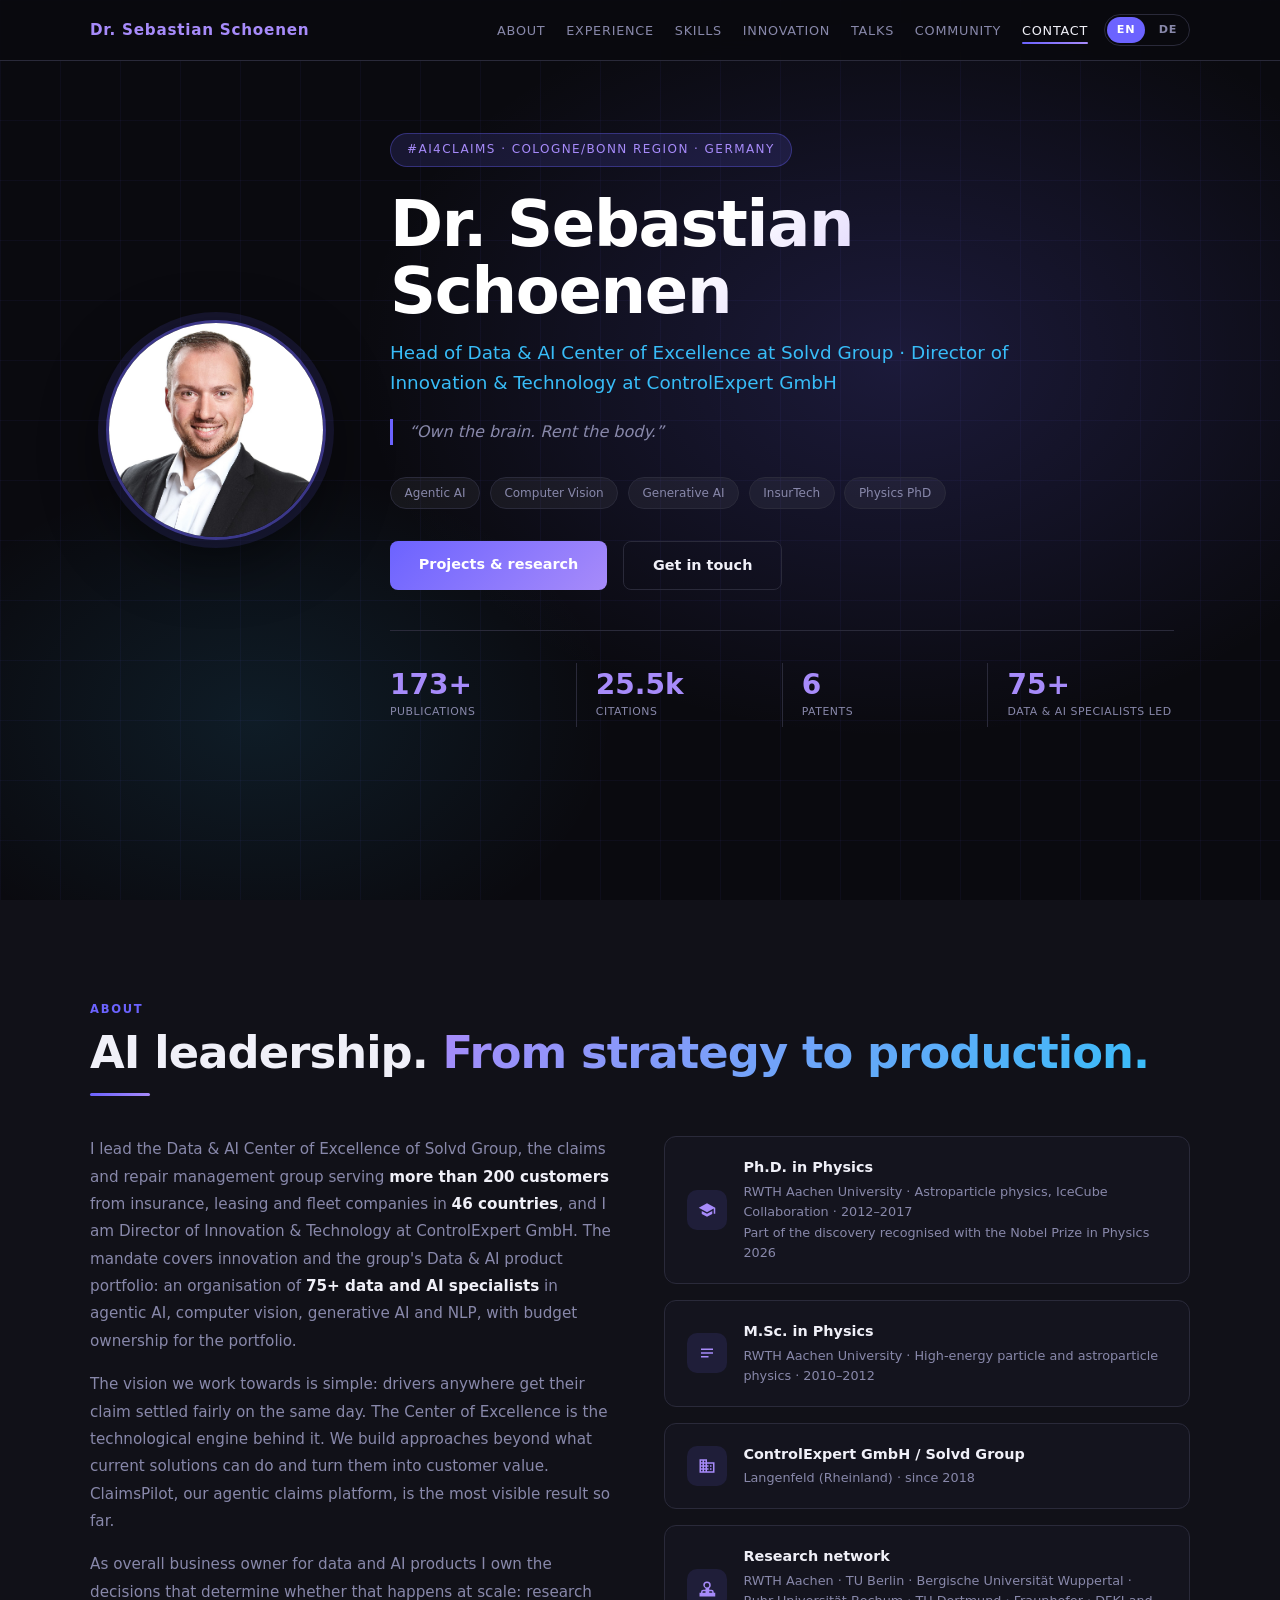
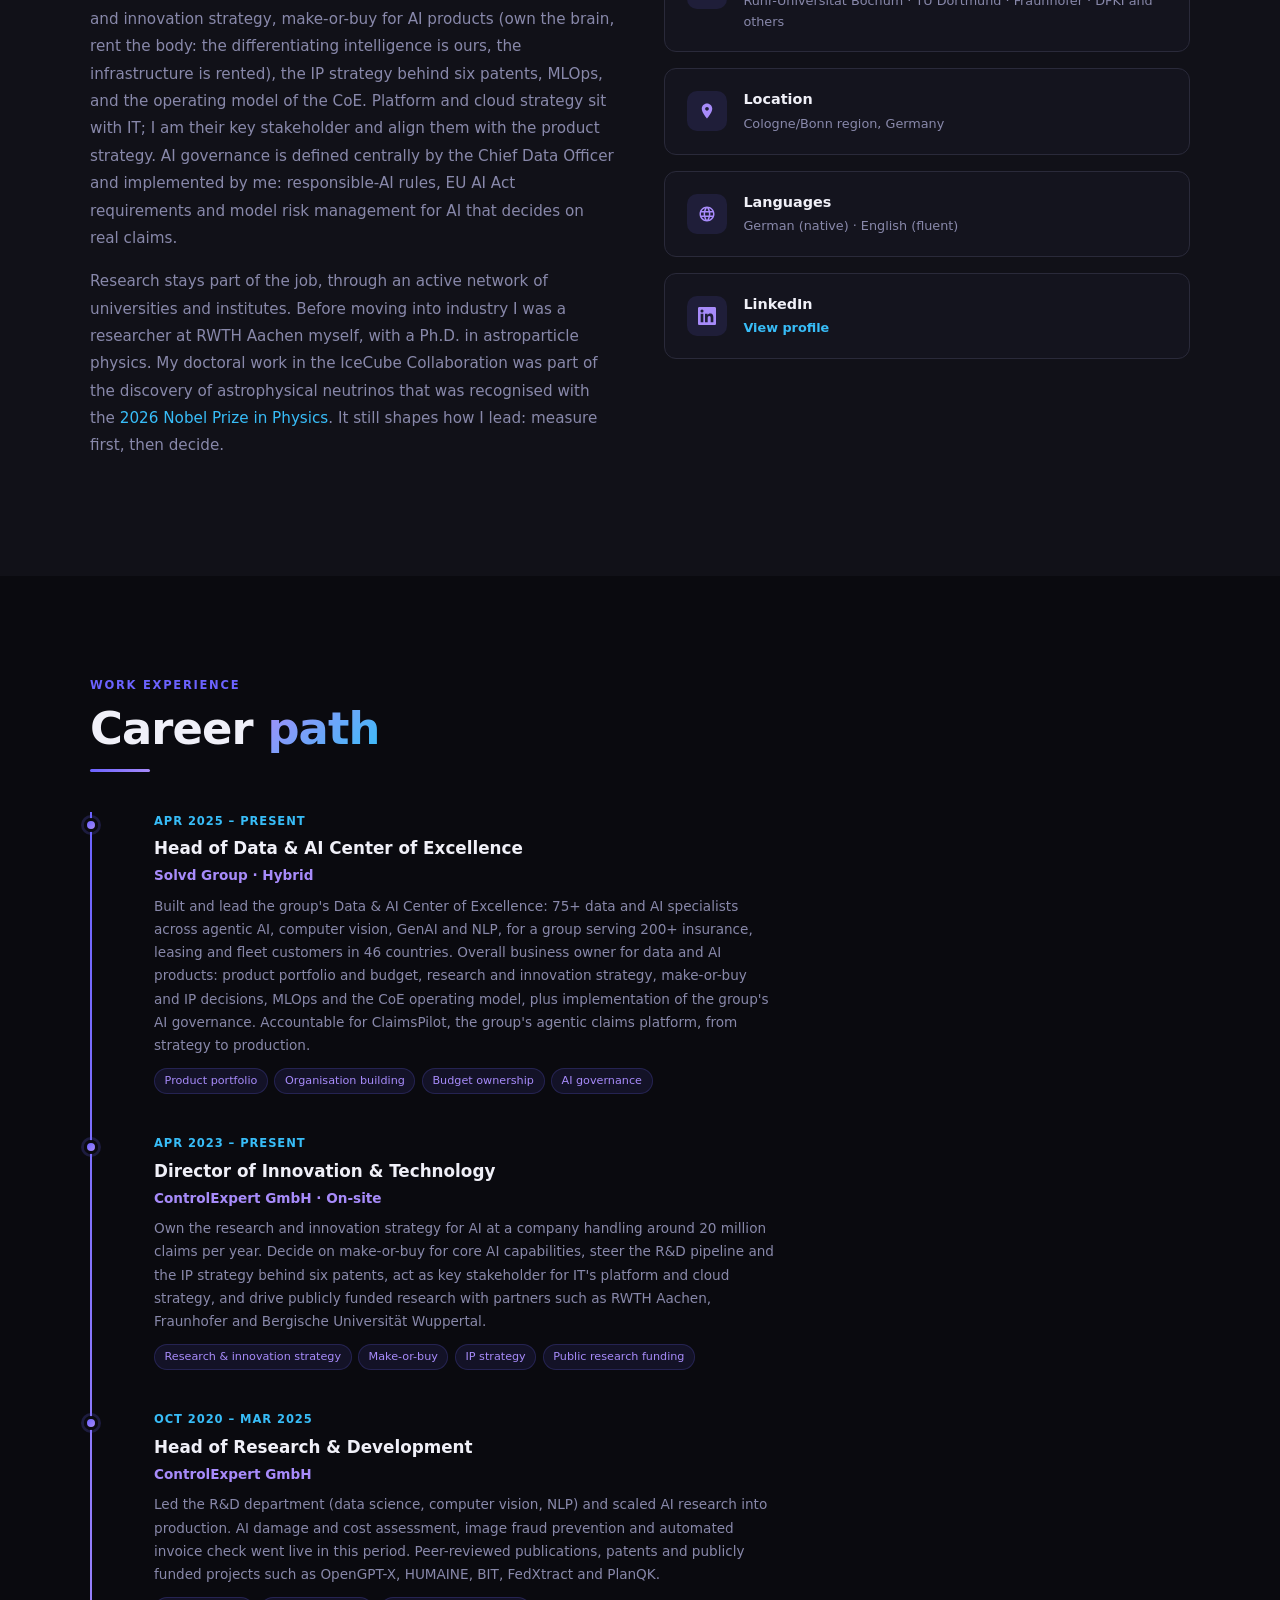
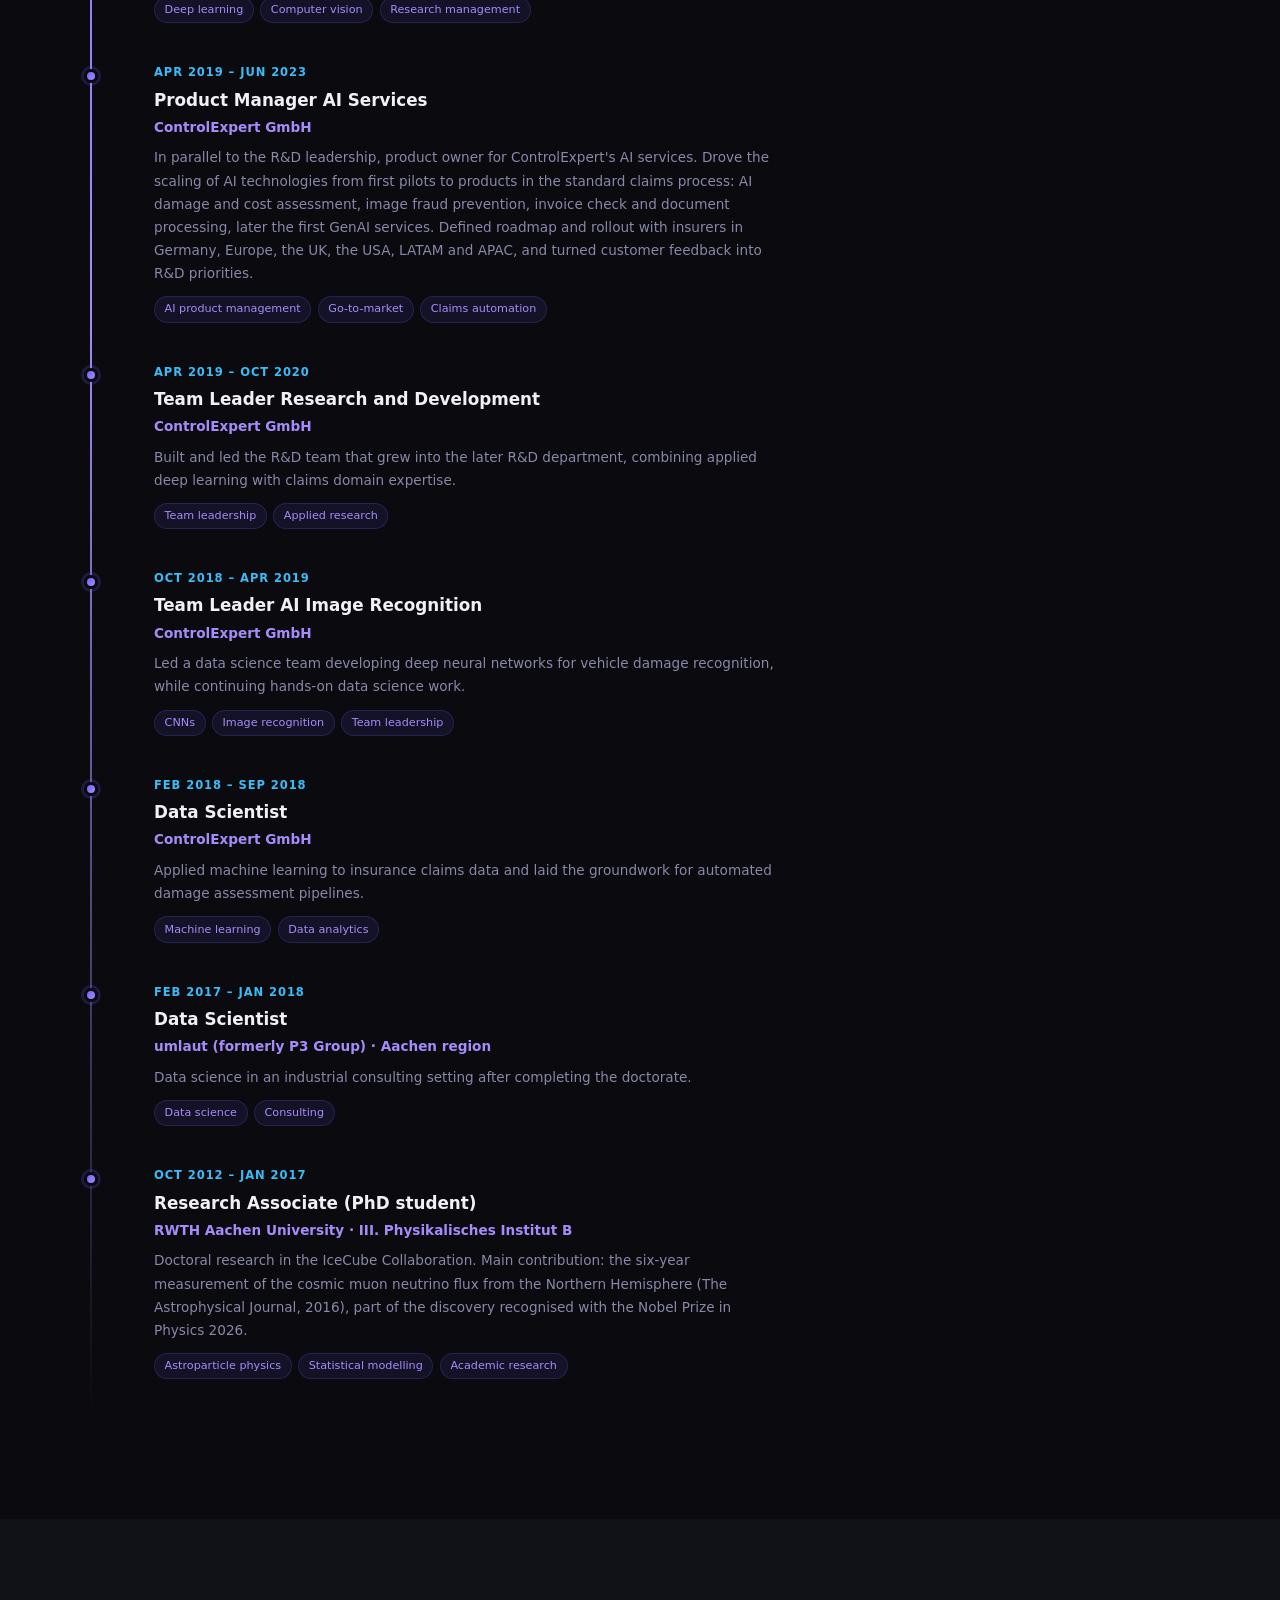
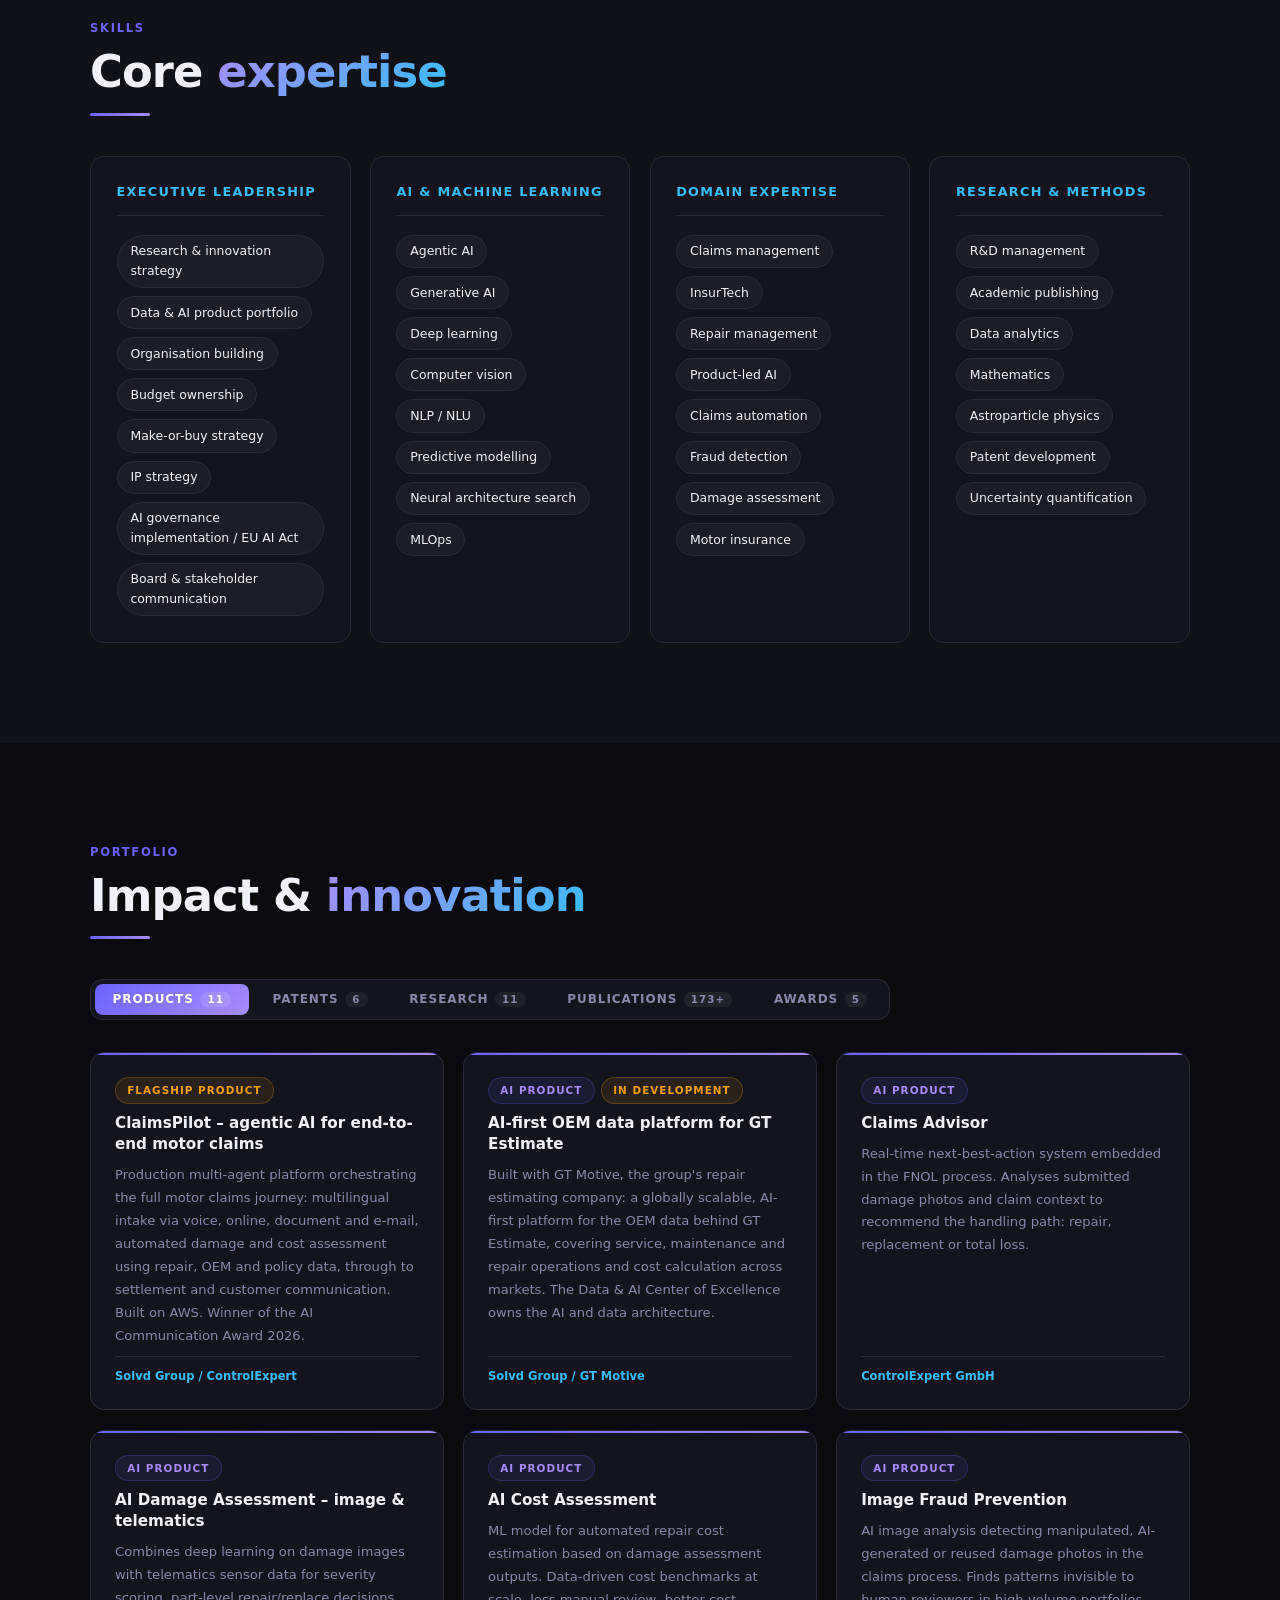
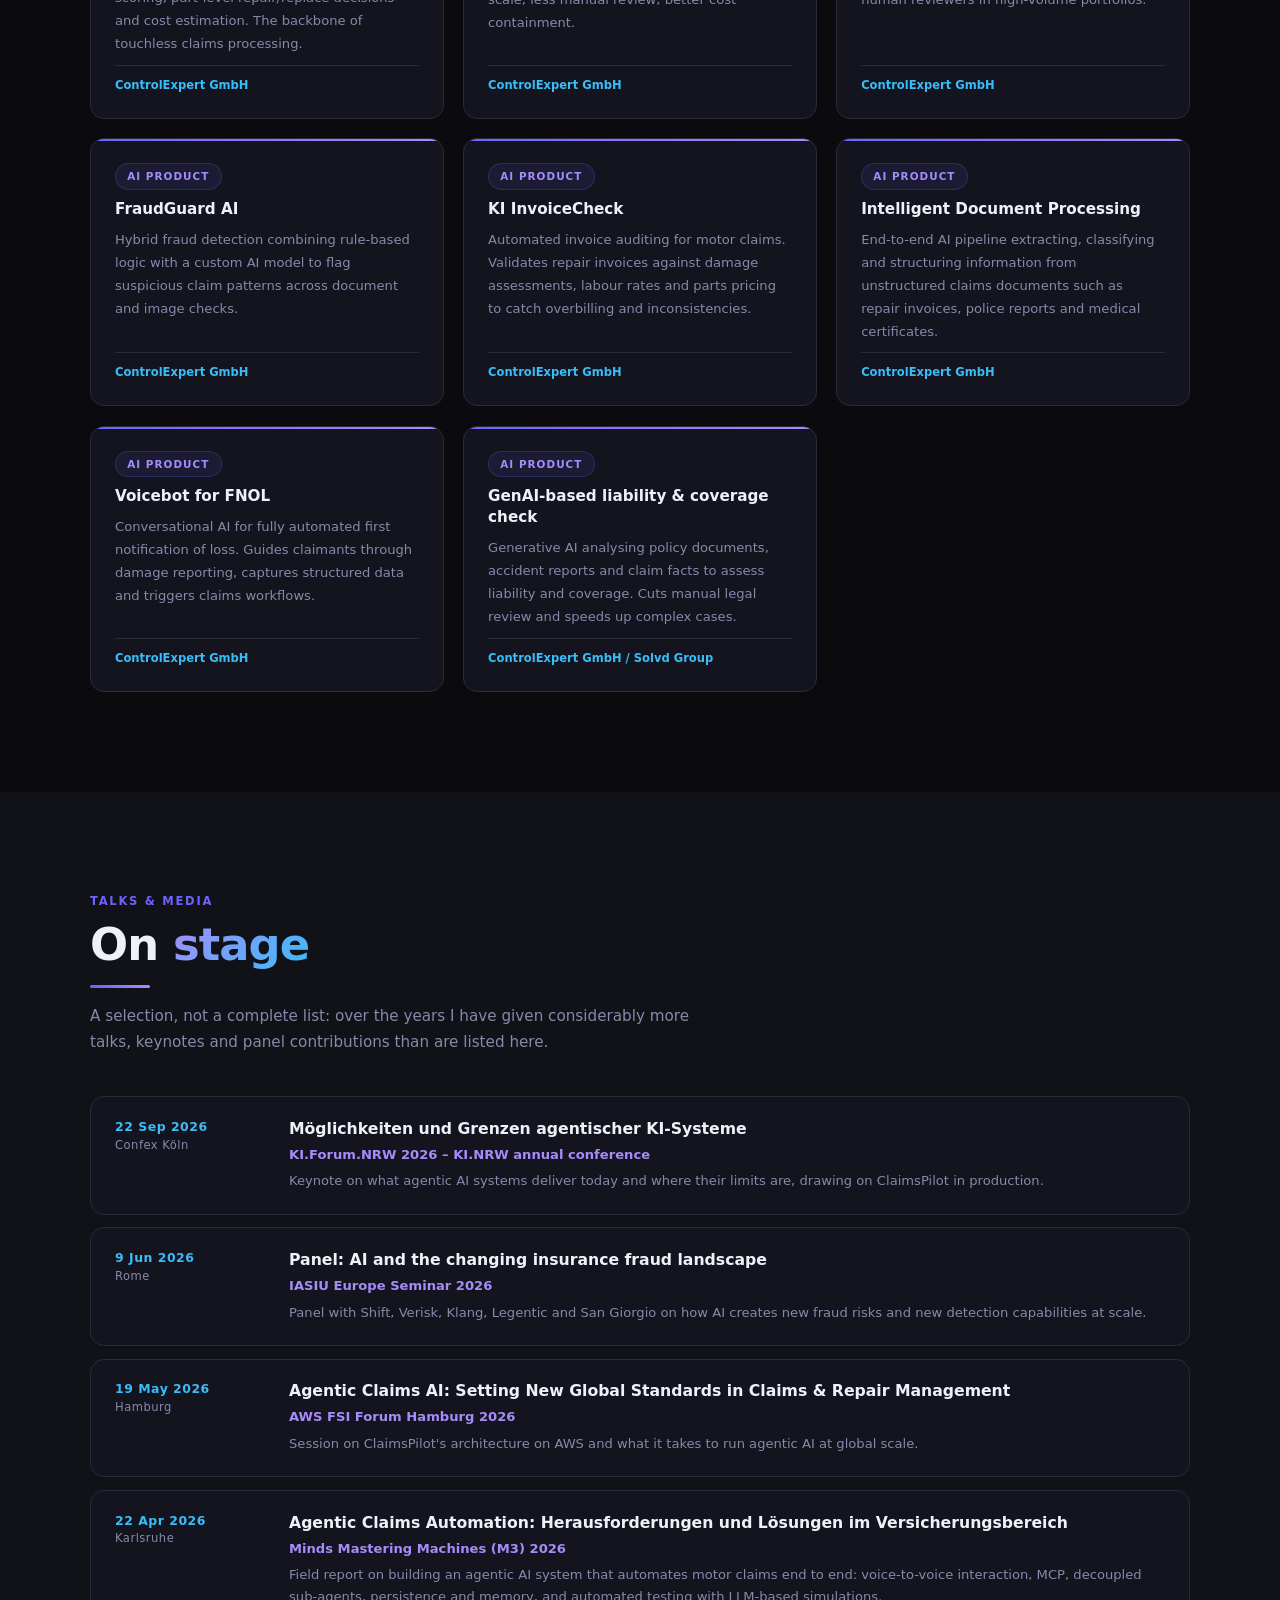
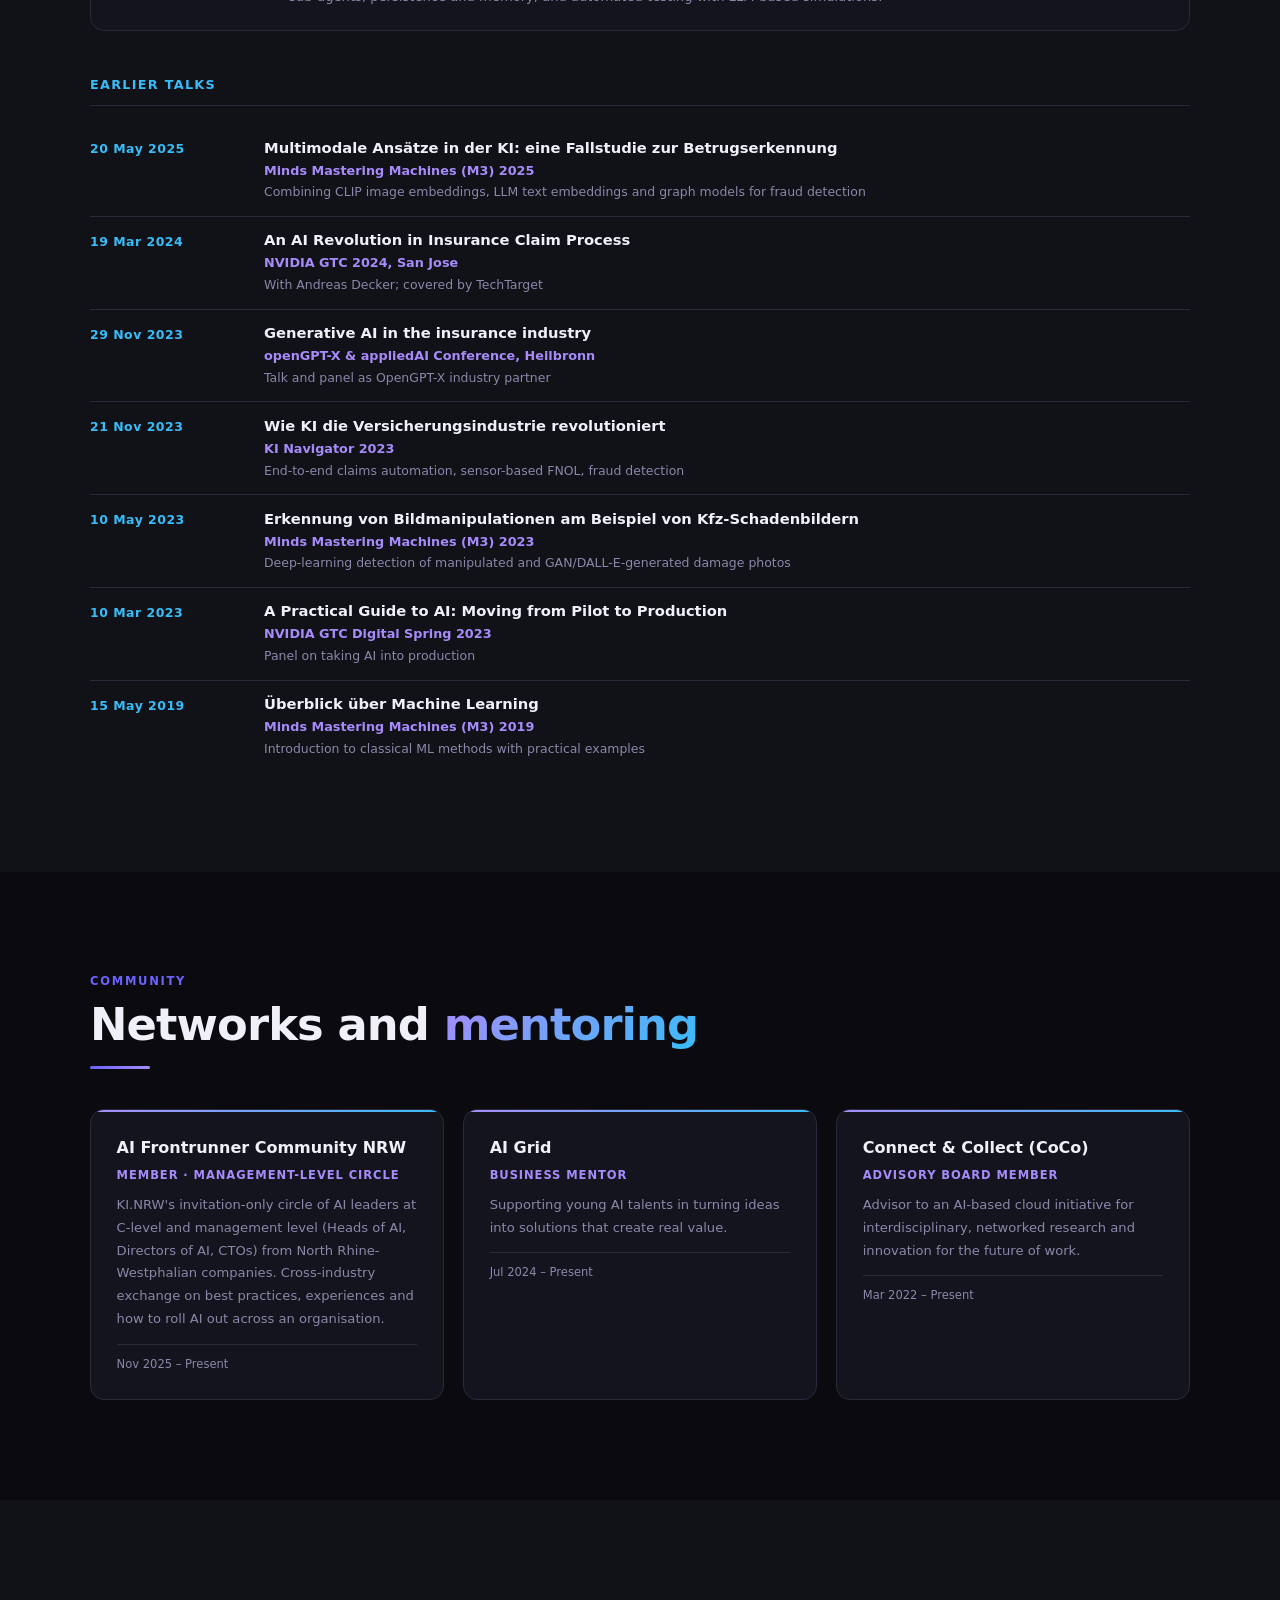
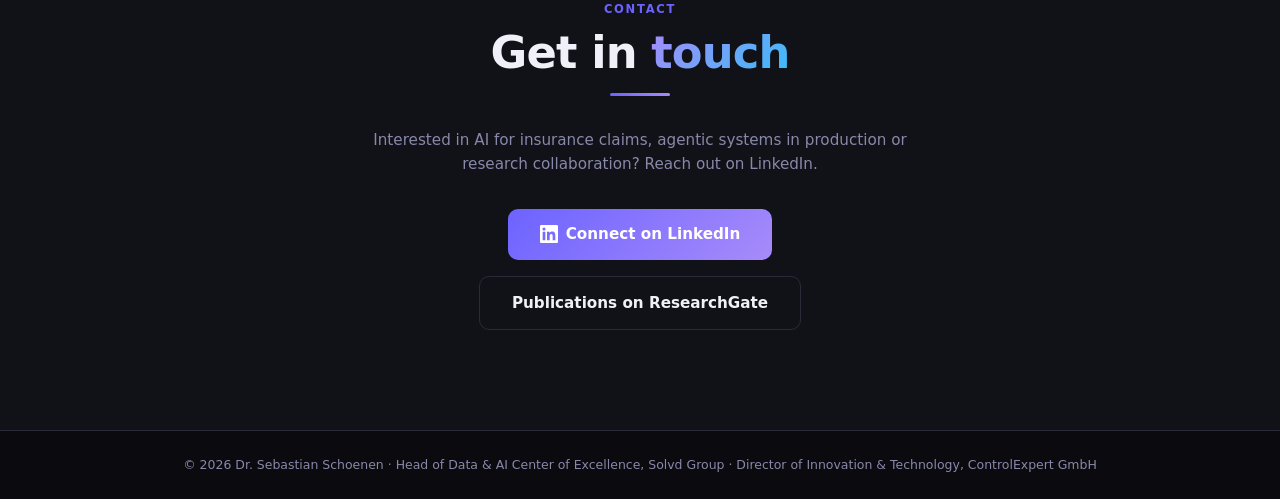
==== commit 43e890fa: "add new product with gT" ====
--- a/index.html
+++ b/index.html
@@ -108,8 +108,8 @@
     <div class="sec-label">Portfolio</div>
     <h2 class="sec-title">Impact &amp; <span>innovation</span></h2>
     <div class="sec-line" aria-hidden="true"></div>
-    <div class="tab-bar" role="tablist"><button class="tab-btn active" role="tab" id="tabbtn-products" aria-controls="tab-products" aria-selected="true" data-tab="products">Products <span class="tab-count">11</span></button><button class="tab-btn" role="tab" id="tabbtn-patents" aria-controls="tab-patents" aria-selected="false" data-tab="patents">Patents <span class="tab-count">6</span></button><button class="tab-btn" role="tab" id="tabbtn-research" aria-controls="tab-research" aria-selected="false" data-tab="research">Research <span class="tab-count">10</span></button><button class="tab-btn" role="tab" id="tabbtn-publications" aria-controls="tab-publications" aria-selected="false" data-tab="publications">Publications <span class="tab-count">173+</span></button><button class="tab-btn" role="tab" id="tabbtn-awards" aria-controls="tab-awards" aria-selected="false" data-tab="awards">Awards <span class="tab-count">5</span></button></div>
-    <div class="proj-group visible" id="tab-products" role="tabpanel" aria-labelledby="tabbtn-products"><ul class="proj-grid"><li class="card-base reveal prod-card"><div class="pill-row"><span class="pill pill-flagship">Flagship product</span></div><h3>ClaimsPilot – agentic AI for end-to-end motor claims</h3><p>Production multi-agent platform orchestrating the full motor claims journey: multilingual intake via voice, online, document and e-mail, automated damage and cost assessment using repair, OEM and policy data, through to settlement and customer communication. Built on AWS. Winner of the AI Communication Award 2026.</p><div class="card-meta"><strong>Solvd Group / ControlExpert</strong></div></li><li class="card-base reveal prod-card"><div class="pill-row"><span class="pill pill-ai">AI product</span><span class="pill pill-upcoming">In development</span></div><h3>AI-first OEM data platform for GT Estimate</h3><p>Built with GT Motive, the group's repair estimating company: a globally scalable, AI-first platform for the OEM data behind GT Estimate, covering service, maintenance and repair operations and cost calculation across markets. The Data &amp; AI Center of Excellence owns the AI and data architecture.</p><div class="card-meta"><strong>Solvd Group / GT Motive</strong></div></li><li class="card-base reveal prod-card"><div class="pill-row"><span class="pill pill-ai">AI product</span></div><h3>Claims Advisor</h3><p>Real-time next-best-action system embedded in the FNOL process. Analyses submitted damage photos and claim context to recommend the handling path: repair, replacement or total loss.</p><div class="card-meta"><strong>ControlExpert GmbH</strong></div></li><li class="card-base reveal prod-card"><div class="pill-row"><span class="pill pill-ai">AI product</span></div><h3>AI Damage Assessment – image &amp; telematics</h3><p>Combines deep learning on damage images with telematics sensor data for severity scoring, part-level repair/replace decisions and cost estimation. The backbone of touchless claims processing.</p><div class="card-meta"><strong>ControlExpert GmbH</strong></div></li><li class="card-base reveal prod-card"><div class="pill-row"><span class="pill pill-ai">AI product</span></div><h3>AI Cost Assessment</h3><p>ML model for automated repair cost estimation based on damage assessment outputs. Data-driven cost benchmarks at scale, less manual review, better cost containment.</p><div class="card-meta"><strong>ControlExpert GmbH</strong></div></li><li class="card-base reveal prod-card"><div class="pill-row"><span class="pill pill-ai">AI product</span></div><h3>Image Fraud Prevention</h3><p>AI image analysis detecting manipulated, AI-generated or reused damage photos in the claims process. Finds patterns invisible to human reviewers in high-volume portfolios.</p><div class="card-meta"><strong>ControlExpert GmbH</strong></div></li><li class="card-base reveal prod-card"><div class="pill-row"><span class="pill pill-ai">AI product</span></div><h3>FraudGuard AI</h3><p>Hybrid fraud detection combining rule-based logic with a custom AI model to flag suspicious claim patterns across document and image checks.</p><div class="card-meta"><strong>ControlExpert GmbH</strong></div></li><li class="card-base reveal prod-card"><div class="pill-row"><span class="pill pill-ai">AI product</span></div><h3>KI InvoiceCheck</h3><p>Automated invoice auditing for motor claims. Validates repair invoices against damage assessments, labour rates and parts pricing to catch overbilling and inconsistencies.</p><div class="card-meta"><strong>ControlExpert GmbH</strong></div></li><li class="card-base reveal prod-card"><div class="pill-row"><span class="pill pill-ai">AI product</span></div><h3>Intelligent Document Processing</h3><p>End-to-end AI pipeline extracting, classifying and structuring information from unstructured claims documents such as repair invoices, police reports and medical certificates.</p><div class="card-meta"><strong>ControlExpert GmbH</strong></div></li><li class="card-base reveal prod-card"><div class="pill-row"><span class="pill pill-ai">AI product</span></div><h3>Voicebot for FNOL</h3><p>Conversational AI for fully automated first notification of loss. Guides claimants through damage reporting, captures structured data and triggers claims workflows.</p><div class="card-meta"><strong>ControlExpert GmbH</strong></div></li><li class="card-base reveal prod-card"><div class="pill-row"><span class="pill pill-ai">AI product</span></div><h3>GenAI-based liability &amp; coverage check</h3><p>Generative AI analysing policy documents, accident reports and claim facts to assess liability and coverage. Cuts manual legal review and speeds up complex cases.</p><div class="card-meta"><strong>ControlExpert GmbH / Solvd Group</strong></div></li></ul></div><div class="proj-group" id="tab-patents" role="tabpanel" aria-labelledby="tabbtn-patents" hidden><ul class="proj-grid"><li class="card-base reveal patent-card"><span class="pill pill-patent">US · EP · JP · DE</span><h3>Method for assessing damage to a motor vehicle</h3><p>AI-based method for evaluating vehicle damage from image files: detecting damage per vehicle zone, determining severity and deciding for each part whether repair or replacement is required.</p><div class="patent-num">US11397972B2 · EP3736758A1 · Priority 2019-03-05 · Granted 2022-07-26</div></li><li class="card-base reveal patent-card"><span class="pill pill-patent">DE</span><h3>Automatic detection of vehicle damage in an accident</h3><p>Sensor-based detection using continuously acquired acceleration, speed and yaw-rate values while driving to identify damage events automatically.</p><div class="patent-num">DE102019105535A1 · Priority 2019-03-05</div></li><li class="card-base reveal patent-card"><span class="pill pill-patent">DE</span><h3>Automatic detection of damage events from image material</h3><p>Neural network generating multiple weighted bounding boxes, building a 2D density function from them and using it to localise and classify damage, overcoming the limits of non-maximum suppression.</p><div class="patent-num">DE102019129826A1 · DE102019129826B4 · Priority 2019-11-05 · Granted 2025-01-23</div></li><li class="card-base reveal patent-card"><span class="pill pill-patent">DE</span><h3>Plausibility of a vehicle repair plan</h3><p>Method for checking a vehicle repair plan for technical plausibility, evaluating which parts require repair or replacement.</p><div class="patent-num">DE102020105545A1 · Priority 2020-03-02</div></li><li class="card-base reveal patent-card"><span class="pill pill-patent">DE</span><h3>Method for extracting a vehicle identification number</h3><p>AI-based extraction of a VIN from an image of a vehicle registration document or the vehicle itself, enabling automated vehicle identification in claims workflows.</p><div class="patent-num">DE102019109941A1 · Priority 2019-04-15</div></li><li class="card-base reveal patent-card"><span class="pill pill-patent">DE</span><h3>Simple annotation of complex damage on image material</h3><p>Neural-network-based method for annotating complex damage on images, simplifying the creation of training data for AI damage assessment.</p><div class="patent-num">DE102019129968A1 · Priority 2019-11-06</div></li></ul></div><div class="proj-group" id="tab-research" role="tabpanel" aria-labelledby="tabbtn-research" hidden><ul class="proj-grid"><li class="card-base reveal research-card"><div class="pill-row"><span class="pill pill-research">BMFTR · ErUM-Data</span><span class="pill pill-ongoing">Ongoing</span></div><h3>ErUM-ARIA</h3><p>Efficient AI methods for physical simulations, developed jointly by RWTH Aachen University, FAU Erlangen-Nürnberg and ControlExpert. The partners bring simulation problems from astroparticle physics, particle physics, engineering and digital claims handling.</p><div class="card-meta"><strong>BMFTR · RWTH Aachen · FAU Erlangen-Nürnberg</strong> · since 2026</div></li><li class="card-base reveal research-card"><div class="pill-row"><span class="pill pill-research">EFRE / JFT NRW</span><span class="pill pill-ongoing">Ongoing</span></div><h3>PocketViz</h3><p>Mobile AI app for detecting and measuring surface defects from multimodal data (image, depth, text). ControlExpert's use case: dents and scratches on vehicle bodies. Led by the TMDT institute at Bergische Universität Wuppertal, with Dermanostic and Schorn as further application partners.</p><div class="card-meta"><strong>Bergische Universität Wuppertal · EFRE/JFT NRW 2021–2027</strong></div></li><li class="card-base reveal research-card"><div class="pill-row"><span class="pill pill-research">EFRE / NRW</span><span class="pill pill-ongoing">Ongoing</span></div><h3>Just Scan It 3D</h3><p>AI workflow converting smartphone captures into precise 3D meshes and Gaussian splats for virtual damage assessment and AR-based claims inspection.</p><div class="card-meta"><strong>EFRE / NRW Ministry of Economic Affairs</strong> · since summer 2024</div></li><li class="card-base reveal research-card"><div class="pill-row"><span class="pill pill-research">Gaia-X · BMWK</span><span class="pill pill-done">Completed</span></div><h3>OpenGPT-X</h3><p>Consortium building large open language models in the Gaia-X ecosystem, with ControlExpert as the insurance industry partner alongside Fraunhofer, Aleph Alpha, DFKI, Forschungszentrum Jülich, IONOS, TU Dresden and WDR. Findings presented at the openGPT-X &amp; appliedAI conference 2023.</p><div class="card-meta"><strong>Fraunhofer IAIS / IIS (lead) · BMWK</strong> · 2022–2024</div></li><li class="card-base reveal research-card"><div class="pill-row"><span class="pill pill-research">BMBF</span><span class="pill pill-done">Completed</span></div><h3>FedXtract</h3><p>Open-source SDK for federated learning so that companies can train AI models for document extraction jointly without sharing raw data, then adapt them via transfer learning. ControlExpert contributed the claims document use case and labelled data.</p><div class="card-meta"><strong><a href="https://www.fedxtract.net/" target="_blank" rel="noopener">fedxtract.net</a> · Condat AG (coord.) · Fraunhofer IAIS · FKZ 01IS21037A</strong> · 11/2021 – 04/2024</div></li><li class="card-base reveal research-card"><div class="pill-row"><span class="pill pill-research">Gaia-X · BMWK</span><span class="pill pill-done">Completed</span></div><h3>Autowerkstatt 4.0</h3><p>Winner project of the federal Gaia-X funding competition: an AI-based vehicle diagnostics ecosystem connecting workshops, diagnostic system providers and AI companies via Gaia-X federated services.</p><div class="card-meta"><strong>eco – Verband der Internetwirtschaft (lead) · BMWK</strong></div></li><li class="card-base reveal research-card"><div class="pill-row"><span class="pill pill-research">BMWK</span><span class="pill pill-done">Completed</span></div><h3>PlanQK</h3><p>Platform and ecosystem for quantum-assisted AI. ControlExpert joined as associated partner in 2021 to explore where quantum-supported AI could help motor claims management.</p><div class="card-meta"><strong>StoneOne AG (lead) · BMWK</strong> · since 2021</div></li><li class="card-base reveal research-card"><div class="pill-row"><span class="pill pill-research">BMBF</span><span class="pill pill-done">Completed</span></div><h3>HUMAINE – Human-Centered AI Competence Center</h3><p>Competence center for the Ruhr metropolitan region developing methods at the interface of AI development, validation and human-centred work organisation in industry and SMEs.</p><div class="card-meta"><strong>BMBF / PTKA · Funding code 02L19C200</strong></div></li><li class="card-base reveal research-card"><div class="pill-row"><span class="pill pill-research">EFRE / NRW</span><span class="pill pill-done">Completed</span></div><h3>BIT – Bergische Innovationsplattform für KI</h3><p>EU- and NRW-funded AI transfer platform at Bergische Universität Wuppertal. ControlExpert contributed applied R&amp;D linking academic AI research with automotive and insurance use cases.</p><div class="card-meta"><strong>Bergische Universität Wuppertal / EFRE NRW</strong></div></li><li class="card-base reveal research-card"><div class="pill-row"><span class="pill pill-research">NRW</span><span class="pill pill-done">Completed</span></div><h3>IT'S DIGITIVE – Secure digital order processing for 3D printing</h3><p>NRW-funded project developing a spare-parts supply ecosystem for the automotive industry with secure digital order processing for productive use of 3D printing.</p><div class="card-meta"><strong>State of North Rhine-Westphalia</strong></div></li></ul></div><div class="proj-group" id="tab-publications" role="tabpanel" aria-labelledby="tabbtn-publications" hidden><div class="pub-group"><h3 class="group-title">Applied AI &amp; industry</h3><ul class="proj-grid"><li class="card-base reveal pub-card"><span class="pill pill-pub">Springer · May 2024</span><h4>Uncertainty estimates for semantic segmentation: providing enhanced reliability for automated motor claims handling</h4><p>Meta-classification model assessing the precision of segments predicted for car body parts under adverse photo conditions. AUROC 0.915; removing low-quality segments lifts mean IoU by 16 pp and cuts wrongly predicted segments by 77 %.</p><div class="card-meta"><strong>Machine Vision and Applications · Küchler, Kröll, Schoenen, Witte</strong></div></li><li class="card-base reveal pub-card"><span class="pill pill-pub">Springer · Sep 2024</span><h4>ResBuilder: Automated learning of depth with residual structures</h4><p>Neural architecture search that builds ResNet architectures from scratch at near state-of-the-art accuracy with lower compute. Default parameters tuned once on CIFAR-10 generalise to a proprietary fraud detection dataset.</p><div class="card-meta"><strong>ICANN 2024 · <a href="https://arxiv.org/abs/2308.08504" target="_blank" rel="noopener">arXiv:2308.08504</a></strong></div></li><li class="card-base reveal pub-card"><span class="pill pill-pub">IEEE/CVF WACV · Dec 2023</span><h4>Identifying label errors in object detection datasets by loss inspection</h4><p>First benchmark for label error detection in object detection plus a loss-based detection method that outperforms all baselines. Finds real label errors on public test sets (precision up to 71.5 %) and on a proprietary dataset (97 %).</p><div class="card-meta"><strong>Winter Conference on Applications of Computer Vision (WACV 2024)</strong></div></li><li class="card-base reveal pub-card"><span class="pill pill-pub">SIU Today · Apr 2024</span><h4>Image Fraud Prevention: Enhancing security and efficiency with image recognition for claims automation</h4><p>Practitioner article on how computer vision automates repair cost determination and, at the same time, embeds real-time fraud prevention into claims handling, and what it takes to deploy this across the damage value chain.</p><div class="card-meta"><strong>SIU Today – Update on Insurance Fraud</strong></div></li><li class="card-base reveal pub-card"><span class="pill pill-pub">VVW · Apr 2023</span><h4>Innovatives Schadenmanagement – Wie Technologie die Wertschöpfungskette bei Versicherungsunternehmen revolutioniert</h4><p>Book chapter on technology-driven transformation of the insurance claims value chain.</p><div class="card-meta"><strong>In: Insurance &amp; Innovation 2023 (ed. Andreas Eckstein) · Verlag Versicherungswirtschaft, Karlsruhe</strong></div></li><li class="card-base reveal pub-card"><span class="pill pill-pub">J. Design Research · Dec 2022</span><h4>Identification of similar design principles of passenger cars using deep neural networks</h4><p>A network trained to classify car brands from images is repurposed, via systematic error analysis, to identify car models that follow similar design principles across manufacturers.</p><div class="card-meta"><strong>Journal of Design Research, Vol. 20, No. 2</strong></div></li><li class="card-base reveal pub-card"><span class="pill pill-pub">IEEE ITSC · Oct 2021</span><h4>Fully automated, realistic license plate substitution in real-life images</h4><p>CycleGAN-based system replacing licence plates in image crops with customised patterns while preserving pose, lighting and sharpness, trained without labels. Validated via plate-recognition experiments, a human acceptance study and FID.</p><div class="card-meta"><strong>Intelligent Transportation Systems Conference, Indianapolis</strong></div></li></ul></div><div class="pub-group"><h3 class="group-title">Physics – IceCube Neutrino Observatory (Nobel Prize in Physics 2026)</h3><ul class="proj-grid"><li class="card-base reveal pub-card"><span class="pill pill-pub">Dissertation · Jul 2017</span><h4>Discovery and characterization of a diffuse astrophysical muon neutrino flux with the IceCube Neutrino Observatory</h4><p>Doctoral thesis, RWTH Aachen University, III. Physikalisches Institut B.</p><div class="card-meta"><strong><a href="https://publications.rwth-aachen.de/record/696221" target="_blank" rel="noopener">publications.rwth-aachen.de</a></strong></div></li><li class="card-base reveal pub-card"><span class="pill pill-pub">Astrophysical Journal · Dec 2016</span><h4>Observation and characterization of a cosmic muon neutrino flux from the Northern Hemisphere using six years of IceCube data</h4><p>Excludes a purely atmospheric origin of the highest-energy muon neutrino events at 5.6σ and characterises the astrophysical flux with a hard spectral index of 2.13 ± 0.13; the highest-energy event has a reconstructed muon energy of 4.5 PeV.</p><div class="card-meta"><strong>The Astrophysical Journal, Vol. 833, No. 1 · IceCube Collaboration · Main contribution of my doctoral research</strong></div></li><li class="card-base reveal pub-card"><span class="pill pill-pub">Science · Jul 2018</span><h4>Multimessenger observations of a flaring blazar coincident with high-energy neutrino IceCube-170922A</h4><p>First identification of a likely source of high-energy cosmic neutrinos: the IceCube event of 22 September 2017 coincided with a gamma-ray flare of the blazar TXS 0506+056, observed by 18 telescopes across the electromagnetic spectrum.</p><div class="card-meta"><strong>Science, Vol. 361, eaat1378 · IceCube, Fermi-LAT, MAGIC et al.</strong></div></li><li class="card-base reveal pub-card"><span class="pill pill-pub">Nature · Nov 2017</span><h4>Measurement of the multi-TeV neutrino interaction cross-section with IceCube using Earth absorption</h4><p>First measurement of the neutrino–nucleon cross-section at energies of 6.3–980 TeV, far beyond accelerator reach, using the Earth itself as the target and the absorption of upgoing neutrinos as the observable.</p><div class="card-meta"><strong>Nature 551, 596–600 · IceCube Collaboration</strong></div></li><li class="card-base reveal pub-card"><span class="pill pill-pub">Nature Physics · Sep 2018</span><h4>Neutrino interferometry for high-precision tests of Lorentz symmetry with IceCube</h4><p>Atmospheric neutrinos travelling through the Earth act as an interferometer for spacetime symmetry. The analysis sets some of the most stringent limits on Lorentz violation in the neutrino sector to date.</p><div class="card-meta"><strong>Nature Physics 14, 961–966 · IceCube Collaboration</strong></div></li><li class="card-base reveal pub-card"><span class="pill pill-pub">Eur. Phys. J. C · Jul 2014</span><h4>Search for non-relativistic magnetic monopoles with IceCube</h4><p>Search for GUT-era magnetic monopoles via nucleon-decay catalysis. No signal observed; flux limits improved by one to two orders of magnitude, three orders below the Parker bound.</p><div class="card-meta"><strong>Eur. Phys. J. C 74:2938 · IceCube Collaboration</strong></div></li></ul></div><p class="more-note">Selection. 173 publications and 25,504 citations in total, most of them as author within the IceCube Collaboration · <a href="https://www.researchgate.net/profile/Sebastian-Schoenen" target="_blank" rel="noopener">Full list on ResearchGate</a></p></div><div class="proj-group" id="tab-awards" role="tabpanel" aria-labelledby="tabbtn-awards" hidden><ul class="awards-grid"><li class="award-card reveal"><div class="award-rank">Industry award · 2026</div><h3>AI Communication Award 2026 – Winner</h3><p>ClaimsPilot won the category “AI Strategy, Analytics &amp; Agents in Communication”. The independent jury from academia and industry recognised the agentic platform for orchestrating the motor claims journey from first notification to settlement. I accepted the award on behalf of the team.</p><div class="award-meta"><strong>AI Communication Award / ZIEHL-ABEGG SE · July 2026</strong></div></li><li class="award-card reveal"><div class="award-rank">Industry award · 2024</div><h3>KI Innovation Award 2024 – Heavyweight category</h3><p>Awarded by F.A.Z. Institut and KI Bundesverband at the “Innovative Leaders” conference for ControlExpert's AI-driven claims and repair management process, built on the AI products my R&amp;D organisation brought into production. I accepted the award on behalf of the team.</p><div class="award-meta"><strong>F.A.Z. Institut · KI Bundesverband · July 2024</strong></div></li><li class="award-card reveal"><div class="award-rank">Hackathon · 3rd place</div><h3>Talanx Insurance Hackathon</h3><p>Third place at the Talanx Insurance Hackathon for applied AI in insurance.</p><div class="award-meta"><strong>Talanx · April 2018 · <a href="https://www.hackitover.com" target="_blank" rel="noopener">hackitover.com</a></strong></div></li><li class="award-card reveal"><div class="award-rank">Academic honour</div><h3>Springorum Denkmünze</h3><p>Medal awarded by the Förderverein der RWTH Aachen (proRWTH) for outstanding academic achievement.</p><div class="award-meta"><strong>Förderverein der RWTH Aachen · July 2013 · <a href="http://www.prorwth.de/auszeichnen/springorum-denkmuenze/" target="_blank" rel="noopener">prorwth.de</a></strong></div></li><li class="award-card reveal"><div class="award-rank">Scholarship</div><h3>DFG Research Training Group scholarship</h3><p>Doctoral scholarship in a DFG-funded Research Training Group (Graduiertenkolleg) in physics at RWTH Aachen University.</p><div class="award-meta"><strong>Deutsche Forschungsgemeinschaft (DFG) · April 2013</strong></div></li></ul></div>
+    <div class="tab-bar" role="tablist"><button class="tab-btn active" role="tab" id="tabbtn-products" aria-controls="tab-products" aria-selected="true" data-tab="products">Products <span class="tab-count">11</span></button><button class="tab-btn" role="tab" id="tabbtn-patents" aria-controls="tab-patents" aria-selected="false" data-tab="patents">Patents <span class="tab-count">6</span></button><button class="tab-btn" role="tab" id="tabbtn-research" aria-controls="tab-research" aria-selected="false" data-tab="research">Research <span class="tab-count">11</span></button><button class="tab-btn" role="tab" id="tabbtn-publications" aria-controls="tab-publications" aria-selected="false" data-tab="publications">Publications <span class="tab-count">173+</span></button><button class="tab-btn" role="tab" id="tabbtn-awards" aria-controls="tab-awards" aria-selected="false" data-tab="awards">Awards <span class="tab-count">5</span></button></div>
+    <div class="proj-group visible" id="tab-products" role="tabpanel" aria-labelledby="tabbtn-products"><ul class="proj-grid"><li class="card-base reveal prod-card"><div class="pill-row"><span class="pill pill-flagship">Flagship product</span></div><h3>ClaimsPilot – agentic AI for end-to-end motor claims</h3><p>Production multi-agent platform orchestrating the full motor claims journey: multilingual intake via voice, online, document and e-mail, automated damage and cost assessment using repair, OEM and policy data, through to settlement and customer communication. Built on AWS. Winner of the AI Communication Award 2026.</p><div class="card-meta"><strong>Solvd Group / ControlExpert</strong></div></li><li class="card-base reveal prod-card"><div class="pill-row"><span class="pill pill-ai">AI product</span><span class="pill pill-upcoming">In development</span></div><h3>AI-first OEM data platform for GT Estimate</h3><p>Built with GT Motive, the group's repair estimating company: a globally scalable, AI-first platform for the OEM data behind GT Estimate, covering service, maintenance and repair operations and cost calculation across markets. The Data &amp; AI Center of Excellence owns the AI and data architecture.</p><div class="card-meta"><strong>Solvd Group / GT Motive</strong></div></li><li class="card-base reveal prod-card"><div class="pill-row"><span class="pill pill-ai">AI product</span></div><h3>Claims Advisor</h3><p>Real-time next-best-action system embedded in the FNOL process. Analyses submitted damage photos and claim context to recommend the handling path: repair, replacement or total loss.</p><div class="card-meta"><strong>ControlExpert GmbH</strong></div></li><li class="card-base reveal prod-card"><div class="pill-row"><span class="pill pill-ai">AI product</span></div><h3>AI Damage Assessment – image &amp; telematics</h3><p>Combines deep learning on damage images with telematics sensor data for severity scoring, part-level repair/replace decisions and cost estimation. The backbone of touchless claims processing.</p><div class="card-meta"><strong>ControlExpert GmbH</strong></div></li><li class="card-base reveal prod-card"><div class="pill-row"><span class="pill pill-ai">AI product</span></div><h3>AI Cost Assessment</h3><p>ML model for automated repair cost estimation based on damage assessment outputs. Data-driven cost benchmarks at scale, less manual review, better cost containment.</p><div class="card-meta"><strong>ControlExpert GmbH</strong></div></li><li class="card-base reveal prod-card"><div class="pill-row"><span class="pill pill-ai">AI product</span></div><h3>Image Fraud Prevention</h3><p>AI image analysis detecting manipulated, AI-generated or reused damage photos in the claims process. Finds patterns invisible to human reviewers in high-volume portfolios.</p><div class="card-meta"><strong>ControlExpert GmbH</strong></div></li><li class="card-base reveal prod-card"><div class="pill-row"><span class="pill pill-ai">AI product</span></div><h3>FraudGuard AI</h3><p>Hybrid fraud detection combining rule-based logic with a custom AI model to flag suspicious claim patterns across document and image checks.</p><div class="card-meta"><strong>ControlExpert GmbH</strong></div></li><li class="card-base reveal prod-card"><div class="pill-row"><span class="pill pill-ai">AI product</span></div><h3>KI InvoiceCheck</h3><p>Automated invoice auditing for motor claims. Validates repair invoices against damage assessments, labour rates and parts pricing to catch overbilling and inconsistencies.</p><div class="card-meta"><strong>ControlExpert GmbH</strong></div></li><li class="card-base reveal prod-card"><div class="pill-row"><span class="pill pill-ai">AI product</span></div><h3>Intelligent Document Processing</h3><p>End-to-end AI pipeline extracting, classifying and structuring information from unstructured claims documents such as repair invoices, police reports and medical certificates.</p><div class="card-meta"><strong>ControlExpert GmbH</strong></div></li><li class="card-base reveal prod-card"><div class="pill-row"><span class="pill pill-ai">AI product</span></div><h3>Voicebot for FNOL</h3><p>Conversational AI for fully automated first notification of loss. Guides claimants through damage reporting, captures structured data and triggers claims workflows.</p><div class="card-meta"><strong>ControlExpert GmbH</strong></div></li><li class="card-base reveal prod-card"><div class="pill-row"><span class="pill pill-ai">AI product</span></div><h3>GenAI-based liability &amp; coverage check</h3><p>Generative AI analysing policy documents, accident reports and claim facts to assess liability and coverage. Cuts manual legal review and speeds up complex cases.</p><div class="card-meta"><strong>ControlExpert GmbH / Solvd Group</strong></div></li></ul></div><div class="proj-group" id="tab-patents" role="tabpanel" aria-labelledby="tabbtn-patents" hidden><ul class="proj-grid"><li class="card-base reveal patent-card"><span class="pill pill-patent">US · EP · JP · DE</span><h3>Method for assessing damage to a motor vehicle</h3><p>AI-based method for evaluating vehicle damage from image files: detecting damage per vehicle zone, determining severity and deciding for each part whether repair or replacement is required.</p><div class="patent-num">US11397972B2 · EP3736758A1 · Priority 2019-03-05 · Granted 2022-07-26</div></li><li class="card-base reveal patent-card"><span class="pill pill-patent">DE</span><h3>Automatic detection of vehicle damage in an accident</h3><p>Sensor-based detection using continuously acquired acceleration, speed and yaw-rate values while driving to identify damage events automatically.</p><div class="patent-num">DE102019105535A1 · Priority 2019-03-05</div></li><li class="card-base reveal patent-card"><span class="pill pill-patent">DE</span><h3>Automatic detection of damage events from image material</h3><p>Neural network generating multiple weighted bounding boxes, building a 2D density function from them and using it to localise and classify damage, overcoming the limits of non-maximum suppression.</p><div class="patent-num">DE102019129826A1 · DE102019129826B4 · Priority 2019-11-05 · Granted 2025-01-23</div></li><li class="card-base reveal patent-card"><span class="pill pill-patent">DE</span><h3>Plausibility of a vehicle repair plan</h3><p>Method for checking a vehicle repair plan for technical plausibility, evaluating which parts require repair or replacement.</p><div class="patent-num">DE102020105545A1 · Priority 2020-03-02</div></li><li class="card-base reveal patent-card"><span class="pill pill-patent">DE</span><h3>Method for extracting a vehicle identification number</h3><p>AI-based extraction of a VIN from an image of a vehicle registration document or the vehicle itself, enabling automated vehicle identification in claims workflows.</p><div class="patent-num">DE102019109941A1 · Priority 2019-04-15</div></li><li class="card-base reveal patent-card"><span class="pill pill-patent">DE</span><h3>Simple annotation of complex damage on image material</h3><p>Neural-network-based method for annotating complex damage on images, simplifying the creation of training data for AI damage assessment.</p><div class="patent-num">DE102019129968A1 · Priority 2019-11-06</div></li></ul></div><div class="proj-group" id="tab-research" role="tabpanel" aria-labelledby="tabbtn-research" hidden><ul class="proj-grid"><li class="card-base reveal research-card"><div class="pill-row"><span class="pill pill-research">Horizon Europe · MSCA</span><span class="pill pill-upcoming">Starts 2027</span></div><h3>ELEVATE – Exascale, Quantum Computing and Machine Learning for Innovation in Sciences</h3><p>Joint doctoral network training twelve doctoral candidates in HPC, quantum computing and machine learning, with applications in particle physics, fluid dynamics and structural biology, alongside CERN, Forschungszentrum Jülich, CINECA, Bergische Universität Wuppertal, RWTH Aachen and others. ControlExpert is a partner organisation and hosts industrial secondments.</p><div class="card-meta"><strong><a href="https://cordis.europa.eu/project/id/101311308" target="_blank" rel="noopener">Grant 101311308</a> · University of Cyprus (coord.) · €4.3M EU contribution</strong> · 2027–2032</div></li><li class="card-base reveal research-card"><div class="pill-row"><span class="pill pill-research">BMFTR · ErUM-Data</span><span class="pill pill-ongoing">Ongoing</span></div><h3>ErUM-ARIA</h3><p>Efficient AI methods for physical simulations, developed jointly by RWTH Aachen University, FAU Erlangen-Nürnberg and ControlExpert. The partners bring simulation problems from astroparticle physics, particle physics, engineering and digital claims handling.</p><div class="card-meta"><strong>BMFTR · RWTH Aachen · FAU Erlangen-Nürnberg</strong> · since 2026</div></li><li class="card-base reveal research-card"><div class="pill-row"><span class="pill pill-research">EFRE / JFT NRW</span><span class="pill pill-ongoing">Ongoing</span></div><h3>PocketViz</h3><p>Mobile AI app for detecting and measuring surface defects from multimodal data (image, depth, text). ControlExpert's use case: dents and scratches on vehicle bodies. Led by the TMDT institute at Bergische Universität Wuppertal, with Dermanostic and Schorn as further application partners.</p><div class="card-meta"><strong>Bergische Universität Wuppertal · EFRE/JFT NRW 2021–2027</strong></div></li><li class="card-base reveal research-card"><div class="pill-row"><span class="pill pill-research">EFRE / NRW</span><span class="pill pill-ongoing">Ongoing</span></div><h3>Just Scan It 3D</h3><p>AI workflow converting smartphone captures into precise 3D meshes and Gaussian splats for virtual damage assessment and AR-based claims inspection.</p><div class="card-meta"><strong>EFRE / NRW Ministry of Economic Affairs</strong> · since summer 2024</div></li><li class="card-base reveal research-card"><div class="pill-row"><span class="pill pill-research">Gaia-X · BMWK</span><span class="pill pill-done">Completed</span></div><h3>OpenGPT-X</h3><p>Consortium building large open language models in the Gaia-X ecosystem, with ControlExpert as the insurance industry partner alongside Fraunhofer, Aleph Alpha, DFKI, Forschungszentrum Jülich, IONOS, TU Dresden and WDR. Findings presented at the openGPT-X &amp; appliedAI conference 2023.</p><div class="card-meta"><strong>Fraunhofer IAIS / IIS (lead) · BMWK</strong> · 2022–2024</div></li><li class="card-base reveal research-card"><div class="pill-row"><span class="pill pill-research">BMBF</span><span class="pill pill-done">Completed</span></div><h3>FedXtract</h3><p>Open-source SDK for federated learning so that companies can train AI models for document extraction jointly without sharing raw data, then adapt them via transfer learning. ControlExpert contributed the claims document use case and labelled data.</p><div class="card-meta"><strong><a href="https://www.fedxtract.net/" target="_blank" rel="noopener">fedxtract.net</a> · Condat AG (coord.) · Fraunhofer IAIS · FKZ 01IS21037A</strong> · 11/2021 – 04/2024</div></li><li class="card-base reveal research-card"><div class="pill-row"><span class="pill pill-research">Gaia-X · BMWK</span><span class="pill pill-done">Completed</span></div><h3>Autowerkstatt 4.0</h3><p>Winner project of the federal Gaia-X funding competition: an AI-based vehicle diagnostics ecosystem connecting workshops, diagnostic system providers and AI companies via Gaia-X federated services.</p><div class="card-meta"><strong>eco – Verband der Internetwirtschaft (lead) · BMWK</strong></div></li><li class="card-base reveal research-card"><div class="pill-row"><span class="pill pill-research">BMWK</span><span class="pill pill-done">Completed</span></div><h3>PlanQK</h3><p>Platform and ecosystem for quantum-assisted AI. ControlExpert joined as associated partner in 2021 to explore where quantum-supported AI could help motor claims management.</p><div class="card-meta"><strong>StoneOne AG (lead) · BMWK</strong> · since 2021</div></li><li class="card-base reveal research-card"><div class="pill-row"><span class="pill pill-research">BMBF</span><span class="pill pill-done">Completed</span></div><h3>HUMAINE – Human-Centered AI Competence Center</h3><p>Competence center for the Ruhr metropolitan region developing methods at the interface of AI development, validation and human-centred work organisation in industry and SMEs.</p><div class="card-meta"><strong>BMBF / PTKA · Funding code 02L19C200</strong></div></li><li class="card-base reveal research-card"><div class="pill-row"><span class="pill pill-research">EFRE / NRW</span><span class="pill pill-done">Completed</span></div><h3>BIT – Bergische Innovationsplattform für KI</h3><p>EU- and NRW-funded AI transfer platform at Bergische Universität Wuppertal. ControlExpert contributed applied R&amp;D linking academic AI research with automotive and insurance use cases.</p><div class="card-meta"><strong>Bergische Universität Wuppertal / EFRE NRW</strong></div></li><li class="card-base reveal research-card"><div class="pill-row"><span class="pill pill-research">NRW</span><span class="pill pill-done">Completed</span></div><h3>IT'S DIGITIVE – Secure digital order processing for 3D printing</h3><p>NRW-funded project developing a spare-parts supply ecosystem for the automotive industry with secure digital order processing for productive use of 3D printing.</p><div class="card-meta"><strong>State of North Rhine-Westphalia</strong></div></li></ul></div><div class="proj-group" id="tab-publications" role="tabpanel" aria-labelledby="tabbtn-publications" hidden><div class="pub-group"><h3 class="group-title">Applied AI &amp; industry</h3><ul class="proj-grid"><li class="card-base reveal pub-card"><span class="pill pill-pub">Springer · May 2024</span><h4>Uncertainty estimates for semantic segmentation: providing enhanced reliability for automated motor claims handling</h4><p>Meta-classification model assessing the precision of segments predicted for car body parts under adverse photo conditions. AUROC 0.915; removing low-quality segments lifts mean IoU by 16 pp and cuts wrongly predicted segments by 77 %.</p><div class="card-meta"><strong>Machine Vision and Applications · Küchler, Kröll, Schoenen, Witte</strong></div></li><li class="card-base reveal pub-card"><span class="pill pill-pub">Springer · Sep 2024</span><h4>ResBuilder: Automated learning of depth with residual structures</h4><p>Neural architecture search that builds ResNet architectures from scratch at near state-of-the-art accuracy with lower compute. Default parameters tuned once on CIFAR-10 generalise to a proprietary fraud detection dataset.</p><div class="card-meta"><strong>ICANN 2024 · <a href="https://arxiv.org/abs/2308.08504" target="_blank" rel="noopener">arXiv:2308.08504</a></strong></div></li><li class="card-base reveal pub-card"><span class="pill pill-pub">IEEE/CVF WACV · Dec 2023</span><h4>Identifying label errors in object detection datasets by loss inspection</h4><p>First benchmark for label error detection in object detection plus a loss-based detection method that outperforms all baselines. Finds real label errors on public test sets (precision up to 71.5 %) and on a proprietary dataset (97 %).</p><div class="card-meta"><strong>Winter Conference on Applications of Computer Vision (WACV 2024)</strong></div></li><li class="card-base reveal pub-card"><span class="pill pill-pub">SIU Today · Apr 2024</span><h4>Image Fraud Prevention: Enhancing security and efficiency with image recognition for claims automation</h4><p>Practitioner article on how computer vision automates repair cost determination and, at the same time, embeds real-time fraud prevention into claims handling, and what it takes to deploy this across the damage value chain.</p><div class="card-meta"><strong>SIU Today – Update on Insurance Fraud</strong></div></li><li class="card-base reveal pub-card"><span class="pill pill-pub">VVW · Apr 2023</span><h4>Innovatives Schadenmanagement – Wie Technologie die Wertschöpfungskette bei Versicherungsunternehmen revolutioniert</h4><p>Book chapter on technology-driven transformation of the insurance claims value chain.</p><div class="card-meta"><strong>In: Insurance &amp; Innovation 2023 (ed. Andreas Eckstein) · Verlag Versicherungswirtschaft, Karlsruhe</strong></div></li><li class="card-base reveal pub-card"><span class="pill pill-pub">J. Design Research · Dec 2022</span><h4>Identification of similar design principles of passenger cars using deep neural networks</h4><p>A network trained to classify car brands from images is repurposed, via systematic error analysis, to identify car models that follow similar design principles across manufacturers.</p><div class="card-meta"><strong>Journal of Design Research, Vol. 20, No. 2</strong></div></li><li class="card-base reveal pub-card"><span class="pill pill-pub">IEEE ITSC · Oct 2021</span><h4>Fully automated, realistic license plate substitution in real-life images</h4><p>CycleGAN-based system replacing licence plates in image crops with customised patterns while preserving pose, lighting and sharpness, trained without labels. Validated via plate-recognition experiments, a human acceptance study and FID.</p><div class="card-meta"><strong>Intelligent Transportation Systems Conference, Indianapolis</strong></div></li></ul></div><div class="pub-group"><h3 class="group-title">Physics – IceCube Neutrino Observatory (Nobel Prize in Physics 2026)</h3><ul class="proj-grid"><li class="card-base reveal pub-card"><span class="pill pill-pub">Dissertation · Jul 2017</span><h4>Discovery and characterization of a diffuse astrophysical muon neutrino flux with the IceCube Neutrino Observatory</h4><p>Doctoral thesis, RWTH Aachen University, III. Physikalisches Institut B.</p><div class="card-meta"><strong><a href="https://publications.rwth-aachen.de/record/696221" target="_blank" rel="noopener">publications.rwth-aachen.de</a></strong></div></li><li class="card-base reveal pub-card"><span class="pill pill-pub">Astrophysical Journal · Dec 2016</span><h4>Observation and characterization of a cosmic muon neutrino flux from the Northern Hemisphere using six years of IceCube data</h4><p>Excludes a purely atmospheric origin of the highest-energy muon neutrino events at 5.6σ and characterises the astrophysical flux with a hard spectral index of 2.13 ± 0.13; the highest-energy event has a reconstructed muon energy of 4.5 PeV.</p><div class="card-meta"><strong>The Astrophysical Journal, Vol. 833, No. 1 · IceCube Collaboration · Main contribution of my doctoral research</strong></div></li><li class="card-base reveal pub-card"><span class="pill pill-pub">Science · Jul 2018</span><h4>Multimessenger observations of a flaring blazar coincident with high-energy neutrino IceCube-170922A</h4><p>First identification of a likely source of high-energy cosmic neutrinos: the IceCube event of 22 September 2017 coincided with a gamma-ray flare of the blazar TXS 0506+056, observed by 18 telescopes across the electromagnetic spectrum.</p><div class="card-meta"><strong>Science, Vol. 361, eaat1378 · IceCube, Fermi-LAT, MAGIC et al.</strong></div></li><li class="card-base reveal pub-card"><span class="pill pill-pub">Nature · Nov 2017</span><h4>Measurement of the multi-TeV neutrino interaction cross-section with IceCube using Earth absorption</h4><p>First measurement of the neutrino–nucleon cross-section at energies of 6.3–980 TeV, far beyond accelerator reach, using the Earth itself as the target and the absorption of upgoing neutrinos as the observable.</p><div class="card-meta"><strong>Nature 551, 596–600 · IceCube Collaboration</strong></div></li><li class="card-base reveal pub-card"><span class="pill pill-pub">Nature Physics · Sep 2018</span><h4>Neutrino interferometry for high-precision tests of Lorentz symmetry with IceCube</h4><p>Atmospheric neutrinos travelling through the Earth act as an interferometer for spacetime symmetry. The analysis sets some of the most stringent limits on Lorentz violation in the neutrino sector to date.</p><div class="card-meta"><strong>Nature Physics 14, 961–966 · IceCube Collaboration</strong></div></li><li class="card-base reveal pub-card"><span class="pill pill-pub">Eur. Phys. J. C · Jul 2014</span><h4>Search for non-relativistic magnetic monopoles with IceCube</h4><p>Search for GUT-era magnetic monopoles via nucleon-decay catalysis. No signal observed; flux limits improved by one to two orders of magnitude, three orders below the Parker bound.</p><div class="card-meta"><strong>Eur. Phys. J. C 74:2938 · IceCube Collaboration</strong></div></li></ul></div><p class="more-note">Selection. 173 publications and 25,504 citations in total, most of them as author within the IceCube Collaboration · <a href="https://www.researchgate.net/profile/Sebastian-Schoenen" target="_blank" rel="noopener">Full list on ResearchGate</a></p></div><div class="proj-group" id="tab-awards" role="tabpanel" aria-labelledby="tabbtn-awards" hidden><ul class="awards-grid"><li class="award-card reveal"><div class="award-rank">Industry award · 2026</div><h3>AI Communication Award 2026 – Winner</h3><p>ClaimsPilot won the category “AI Strategy, Analytics &amp; Agents in Communication”. The independent jury from academia and industry recognised the agentic platform for orchestrating the motor claims journey from first notification to settlement. I accepted the award on behalf of the team.</p><div class="award-meta"><strong>AI Communication Award / ZIEHL-ABEGG SE · July 2026</strong></div></li><li class="award-card reveal"><div class="award-rank">Industry award · 2024</div><h3>KI Innovation Award 2024 – Heavyweight category</h3><p>Awarded by F.A.Z. Institut and KI Bundesverband at the “Innovative Leaders” conference for ControlExpert's AI-driven claims and repair management process, built on the AI products my R&amp;D organisation brought into production. I accepted the award on behalf of the team.</p><div class="award-meta"><strong>F.A.Z. Institut · KI Bundesverband · July 2024</strong></div></li><li class="award-card reveal"><div class="award-rank">Hackathon · 3rd place</div><h3>Talanx Insurance Hackathon</h3><p>Third place at the Talanx Insurance Hackathon for applied AI in insurance.</p><div class="award-meta"><strong>Talanx · April 2018 · <a href="https://www.hackitover.com" target="_blank" rel="noopener">hackitover.com</a></strong></div></li><li class="award-card reveal"><div class="award-rank">Academic honour</div><h3>Springorum Denkmünze</h3><p>Medal awarded by the Förderverein der RWTH Aachen (proRWTH) for outstanding academic achievement.</p><div class="award-meta"><strong>Förderverein der RWTH Aachen · July 2013 · <a href="http://www.prorwth.de/auszeichnen/springorum-denkmuenze/" target="_blank" rel="noopener">prorwth.de</a></strong></div></li><li class="award-card reveal"><div class="award-rank">Scholarship</div><h3>DFG Research Training Group scholarship</h3><p>Doctoral scholarship in a DFG-funded Research Training Group (Graduiertenkolleg) in physics at RWTH Aachen University.</p><div class="award-meta"><strong>Deutsche Forschungsgemeinschaft (DFG) · April 2013</strong></div></li></ul></div>
   </div>
 </section>
 
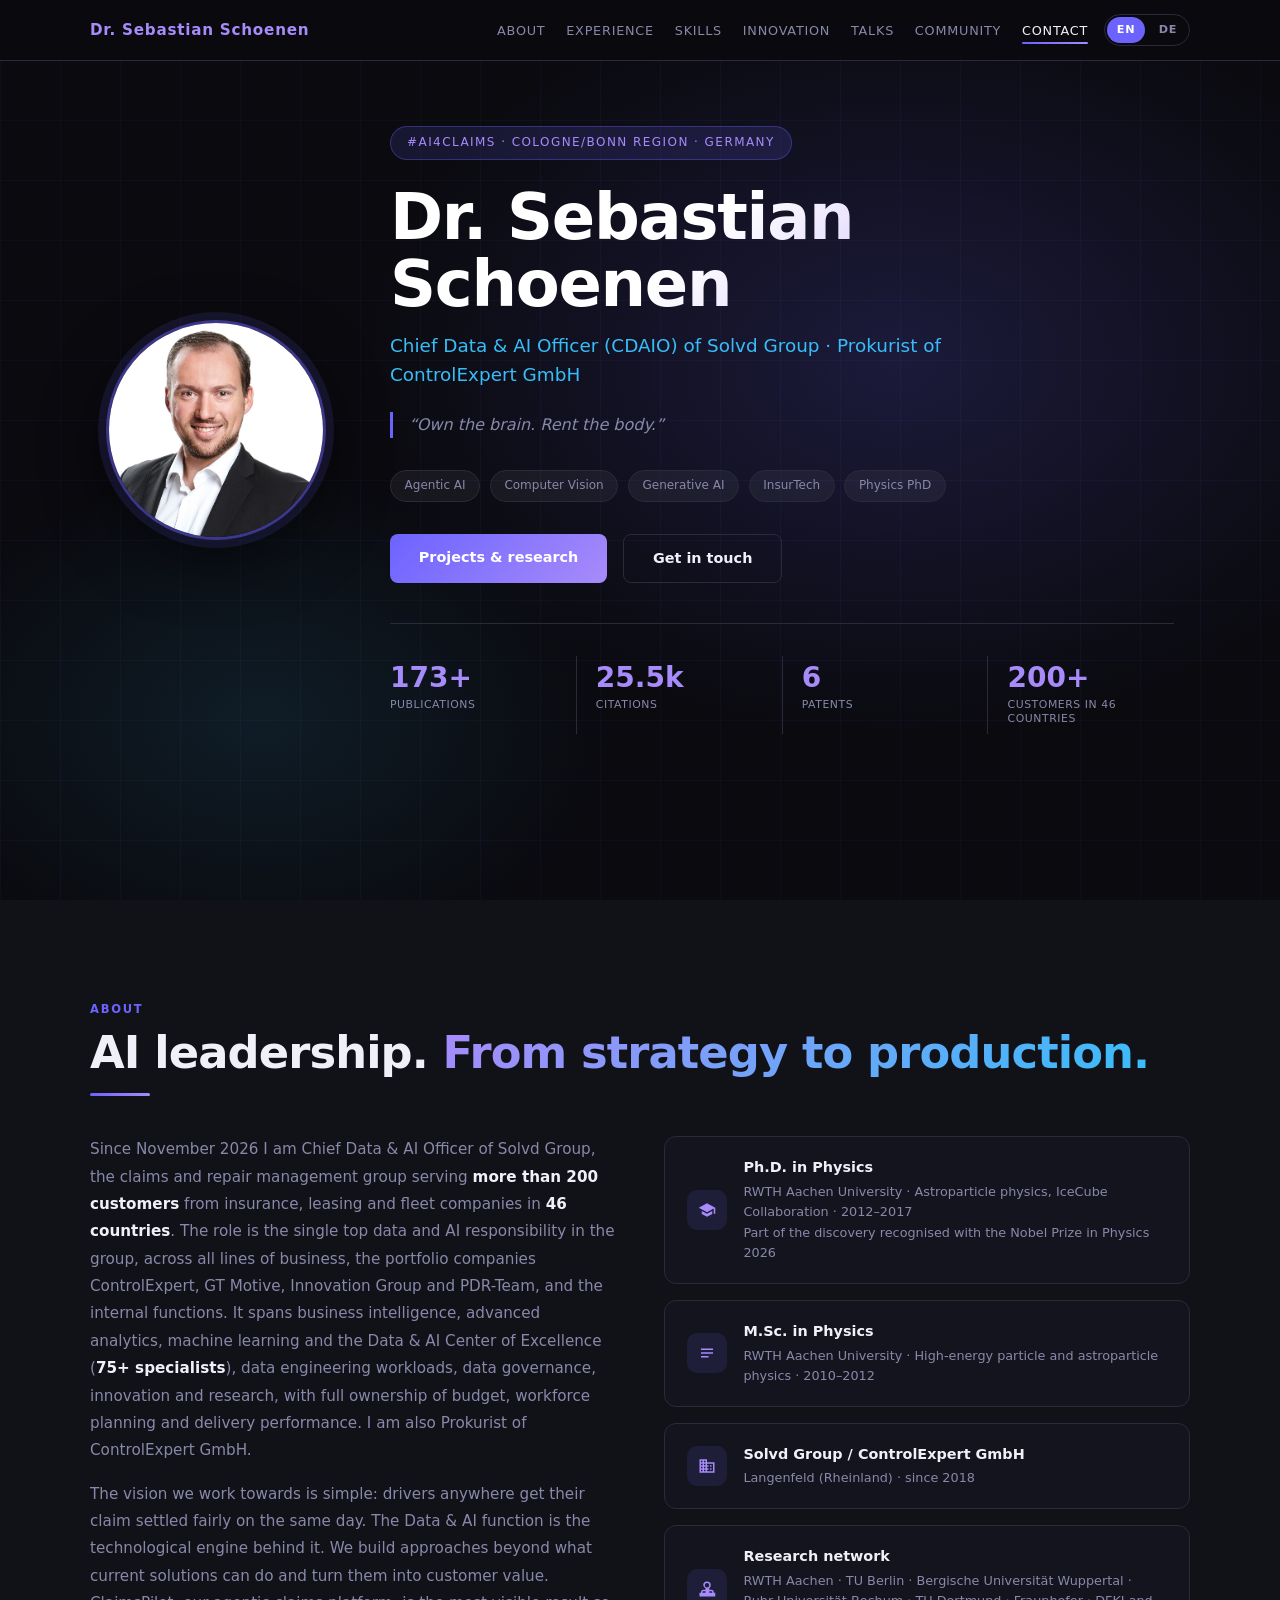
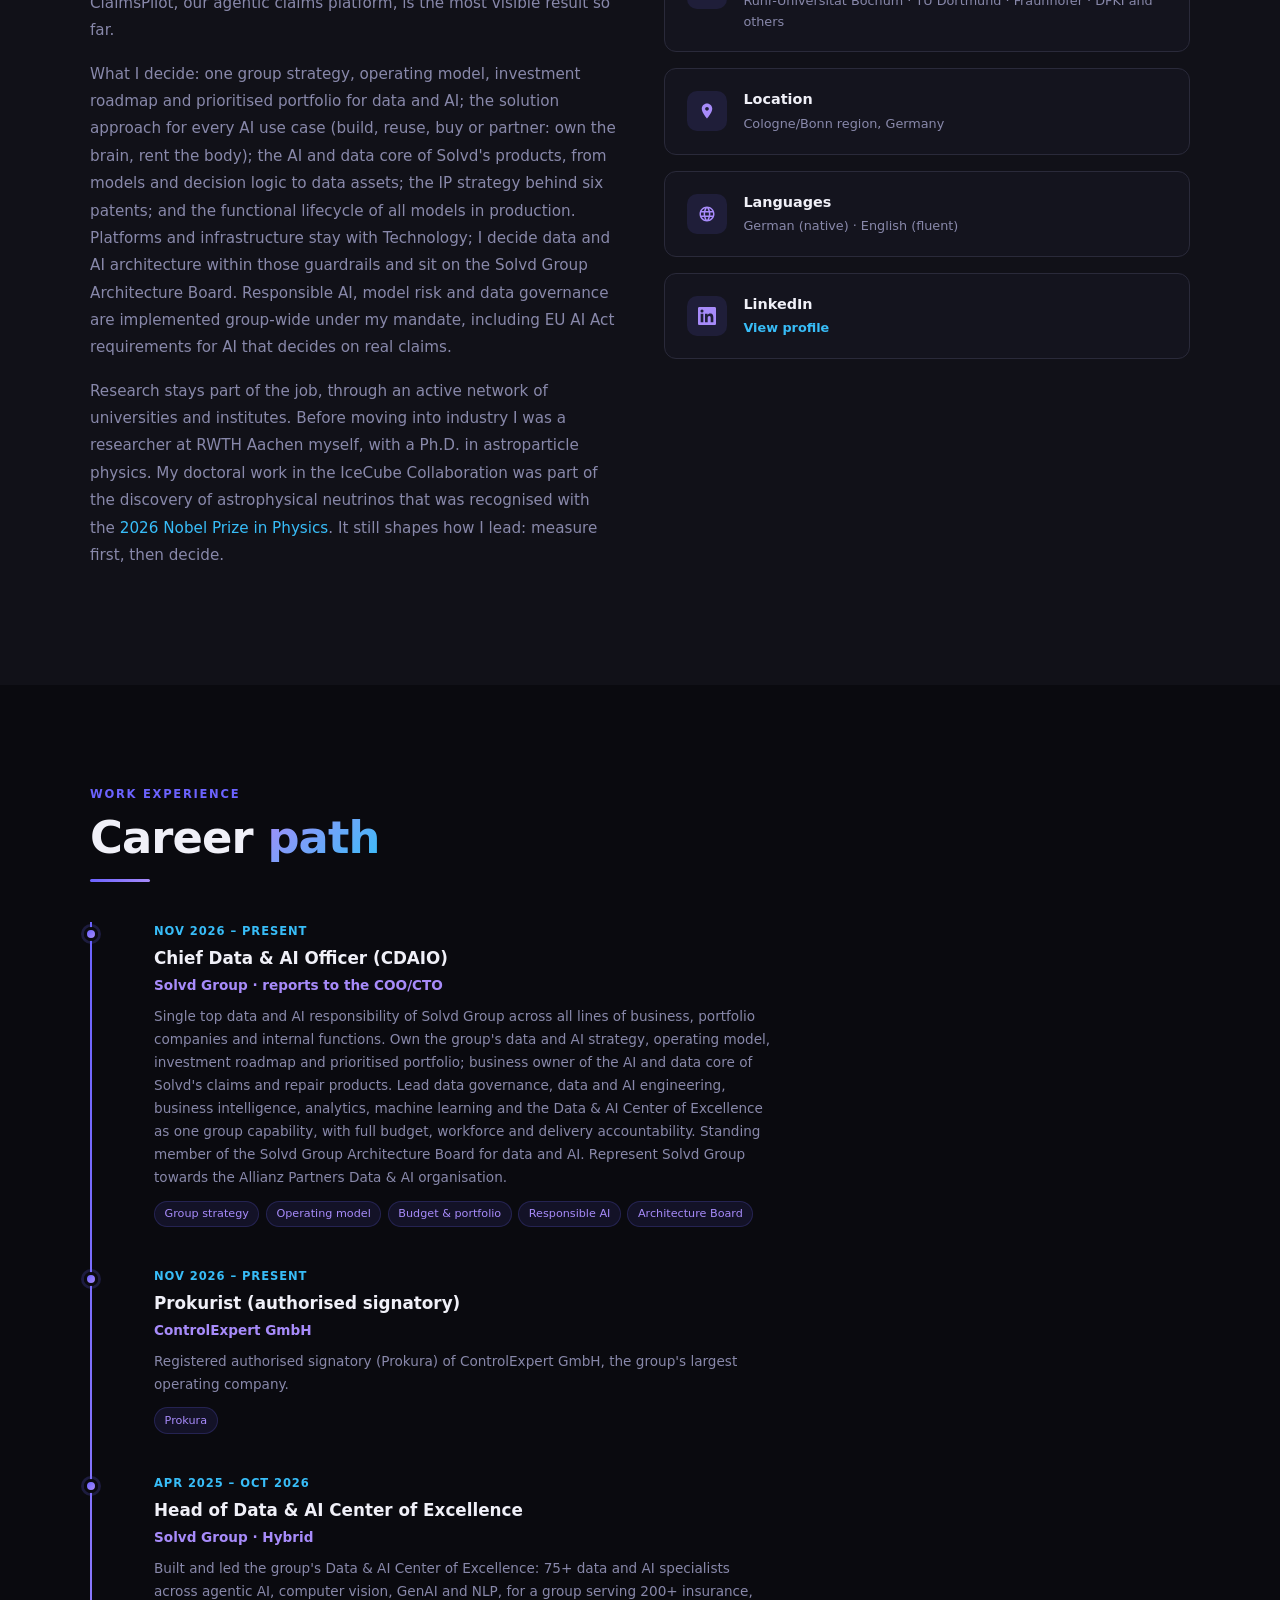
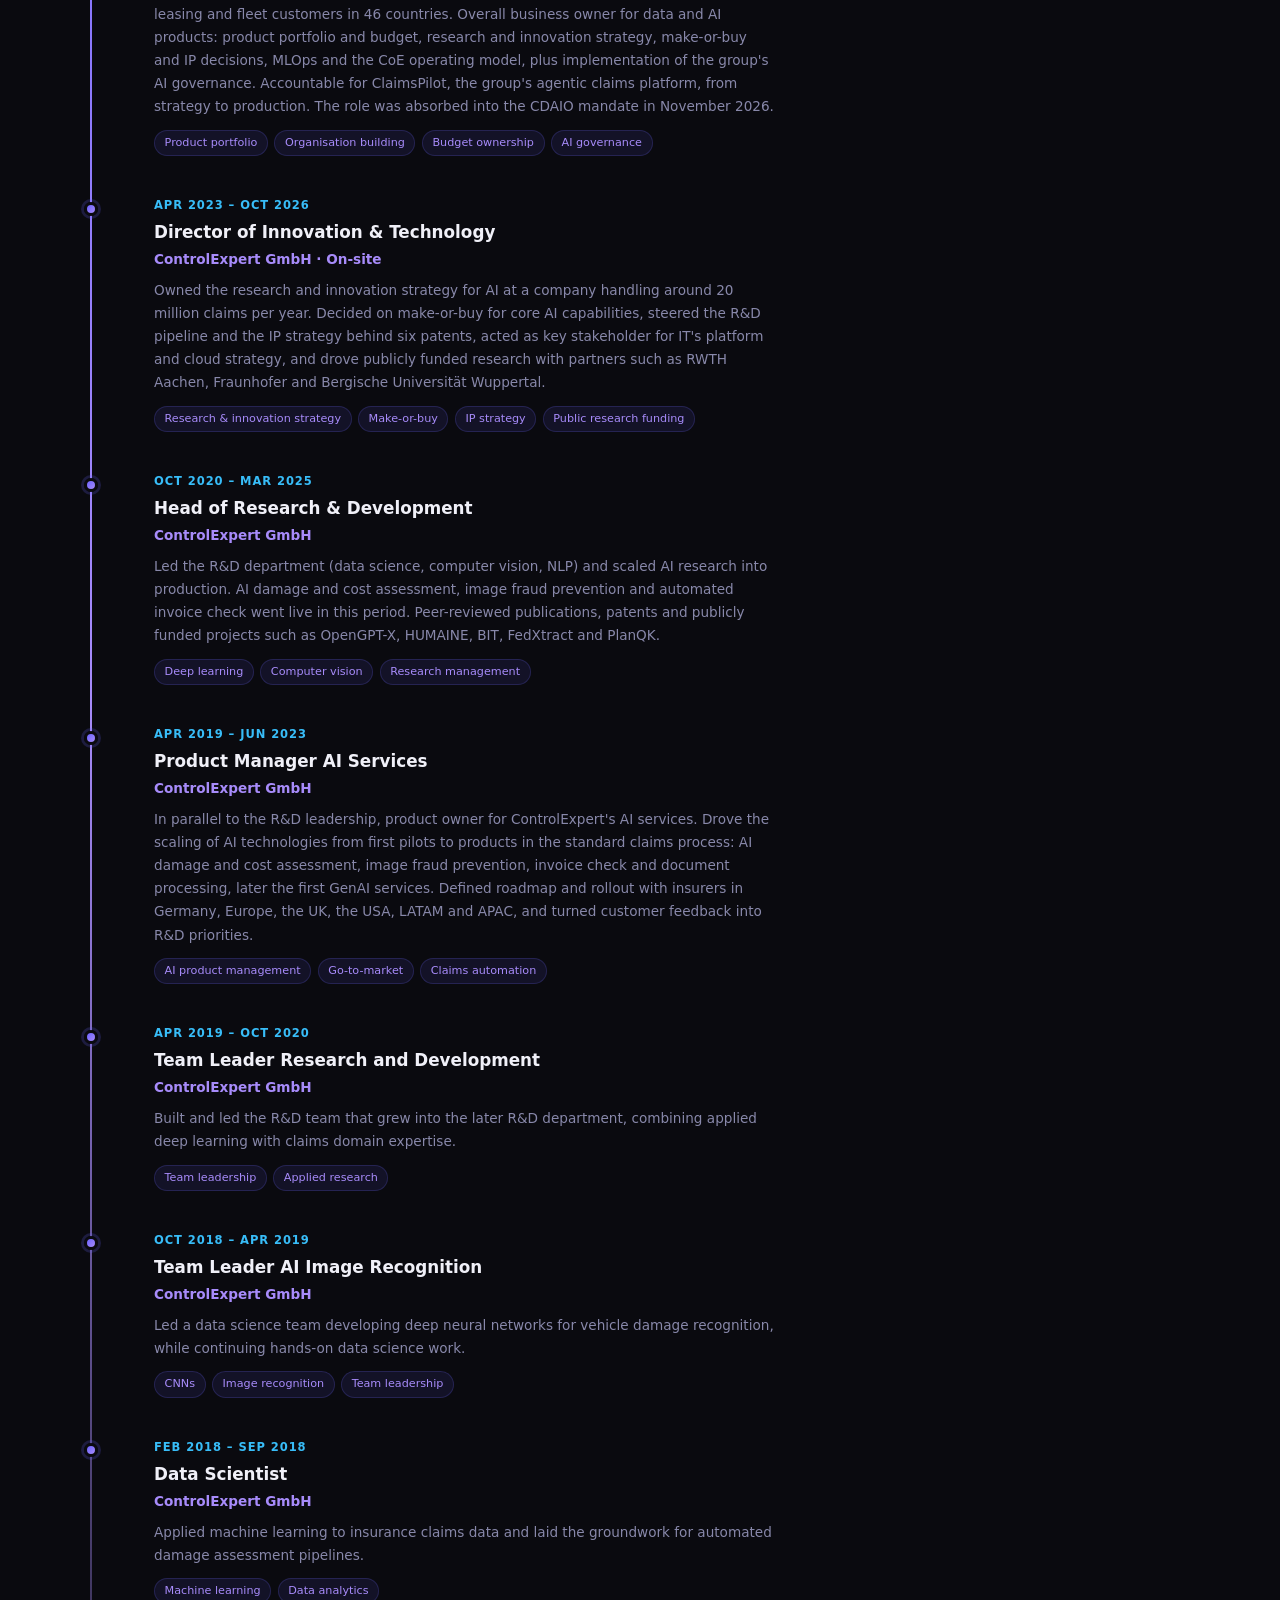
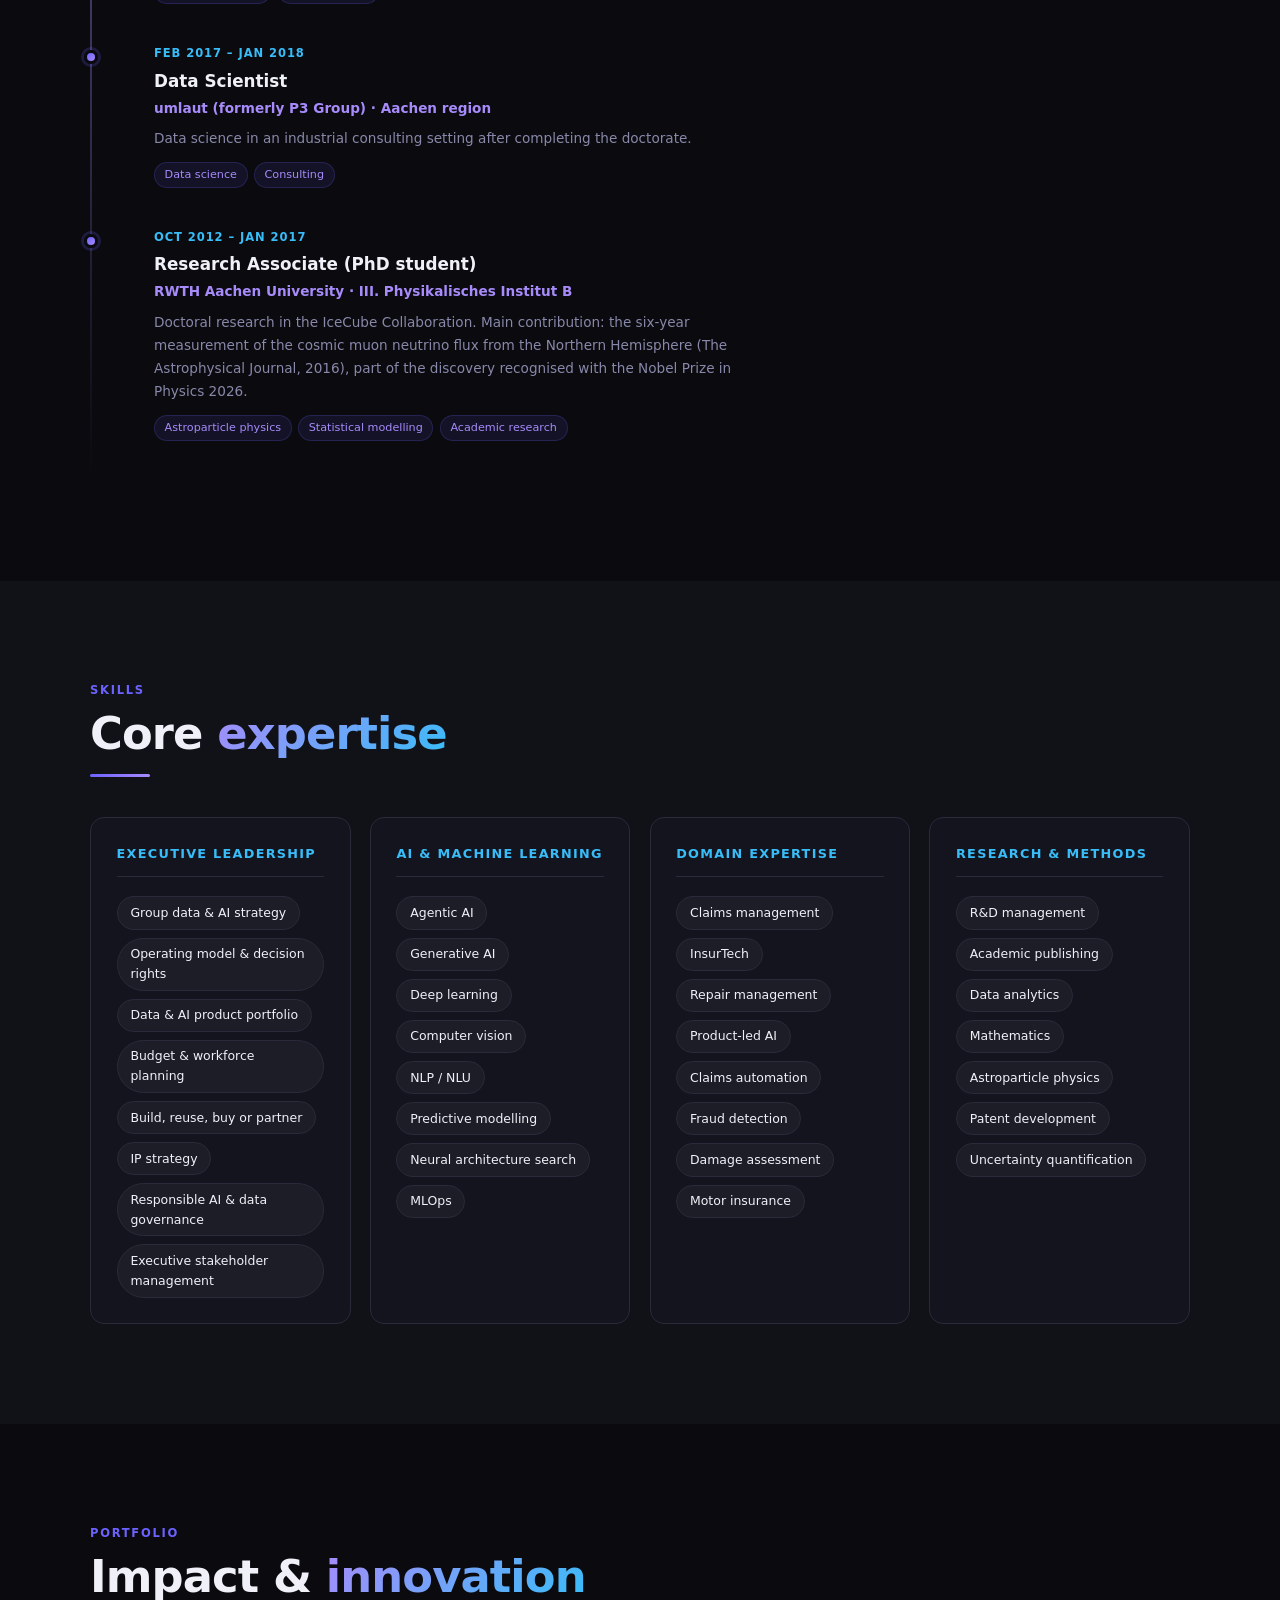
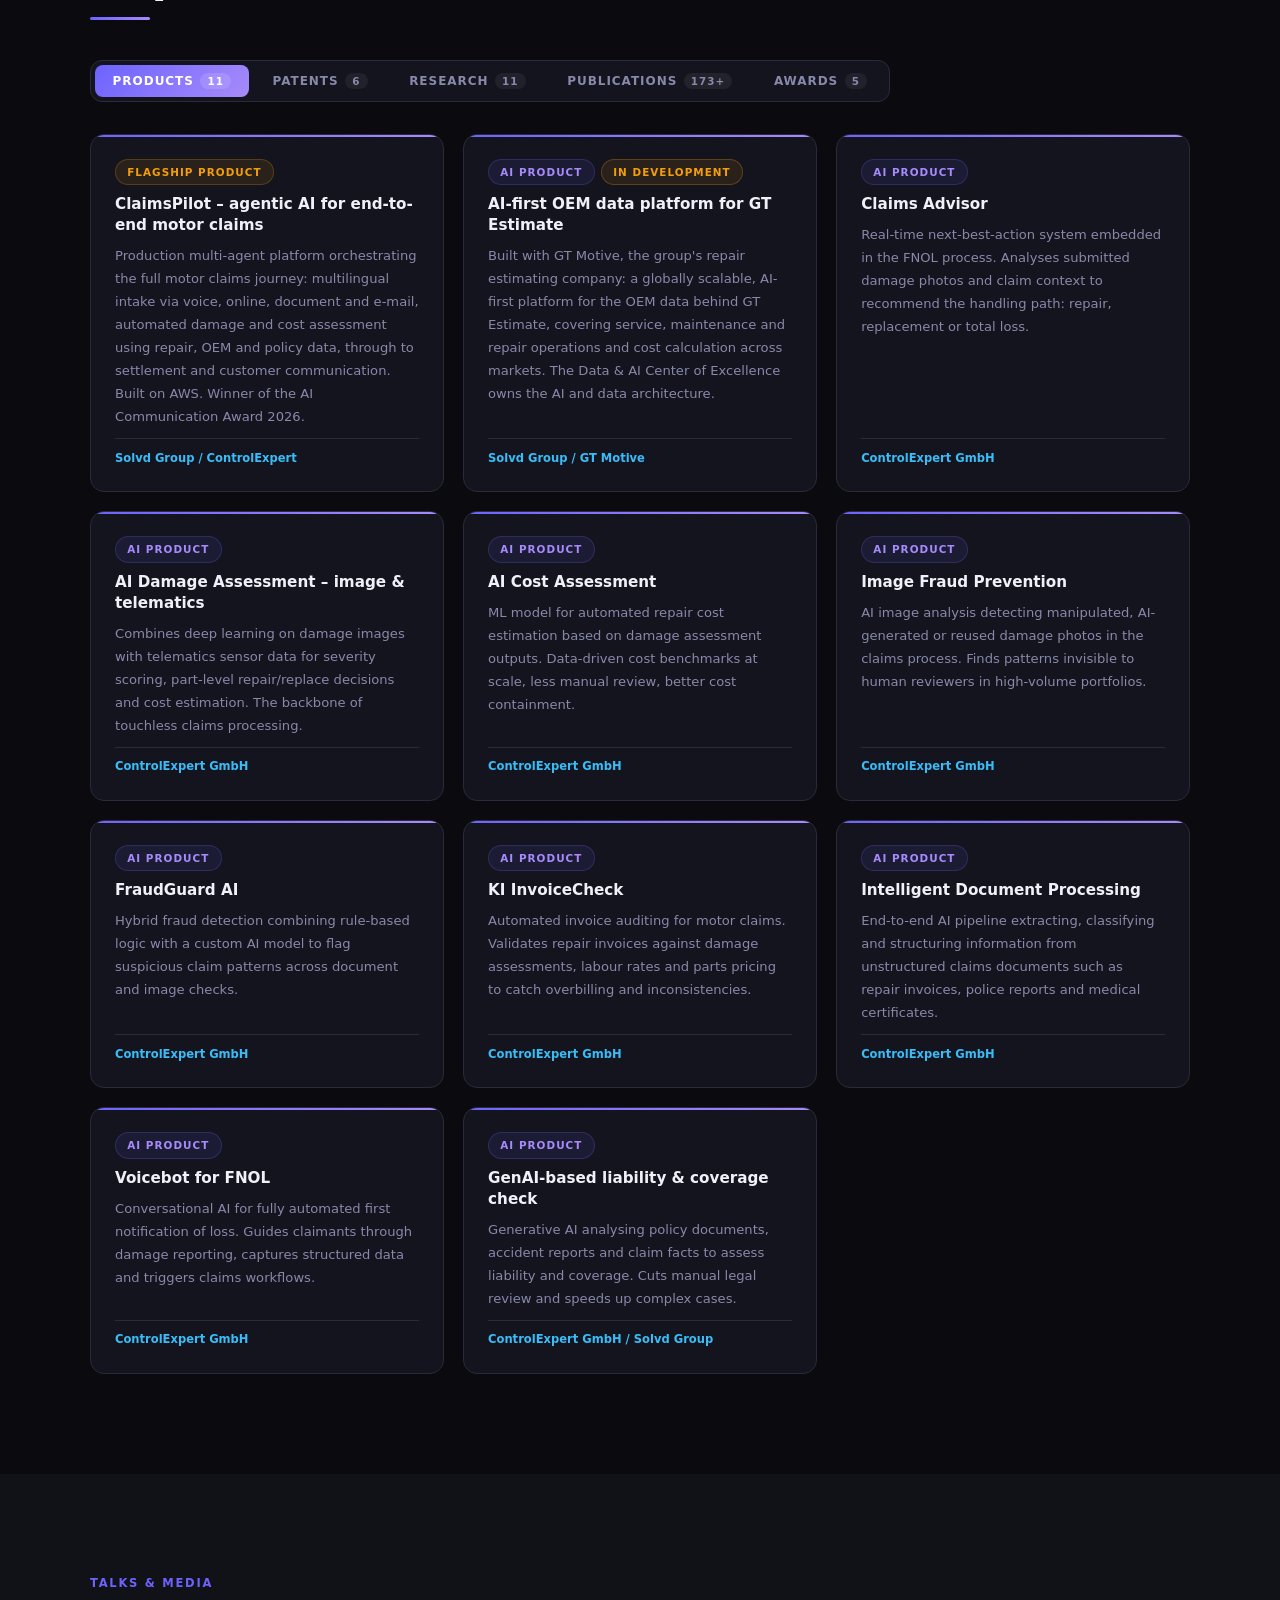
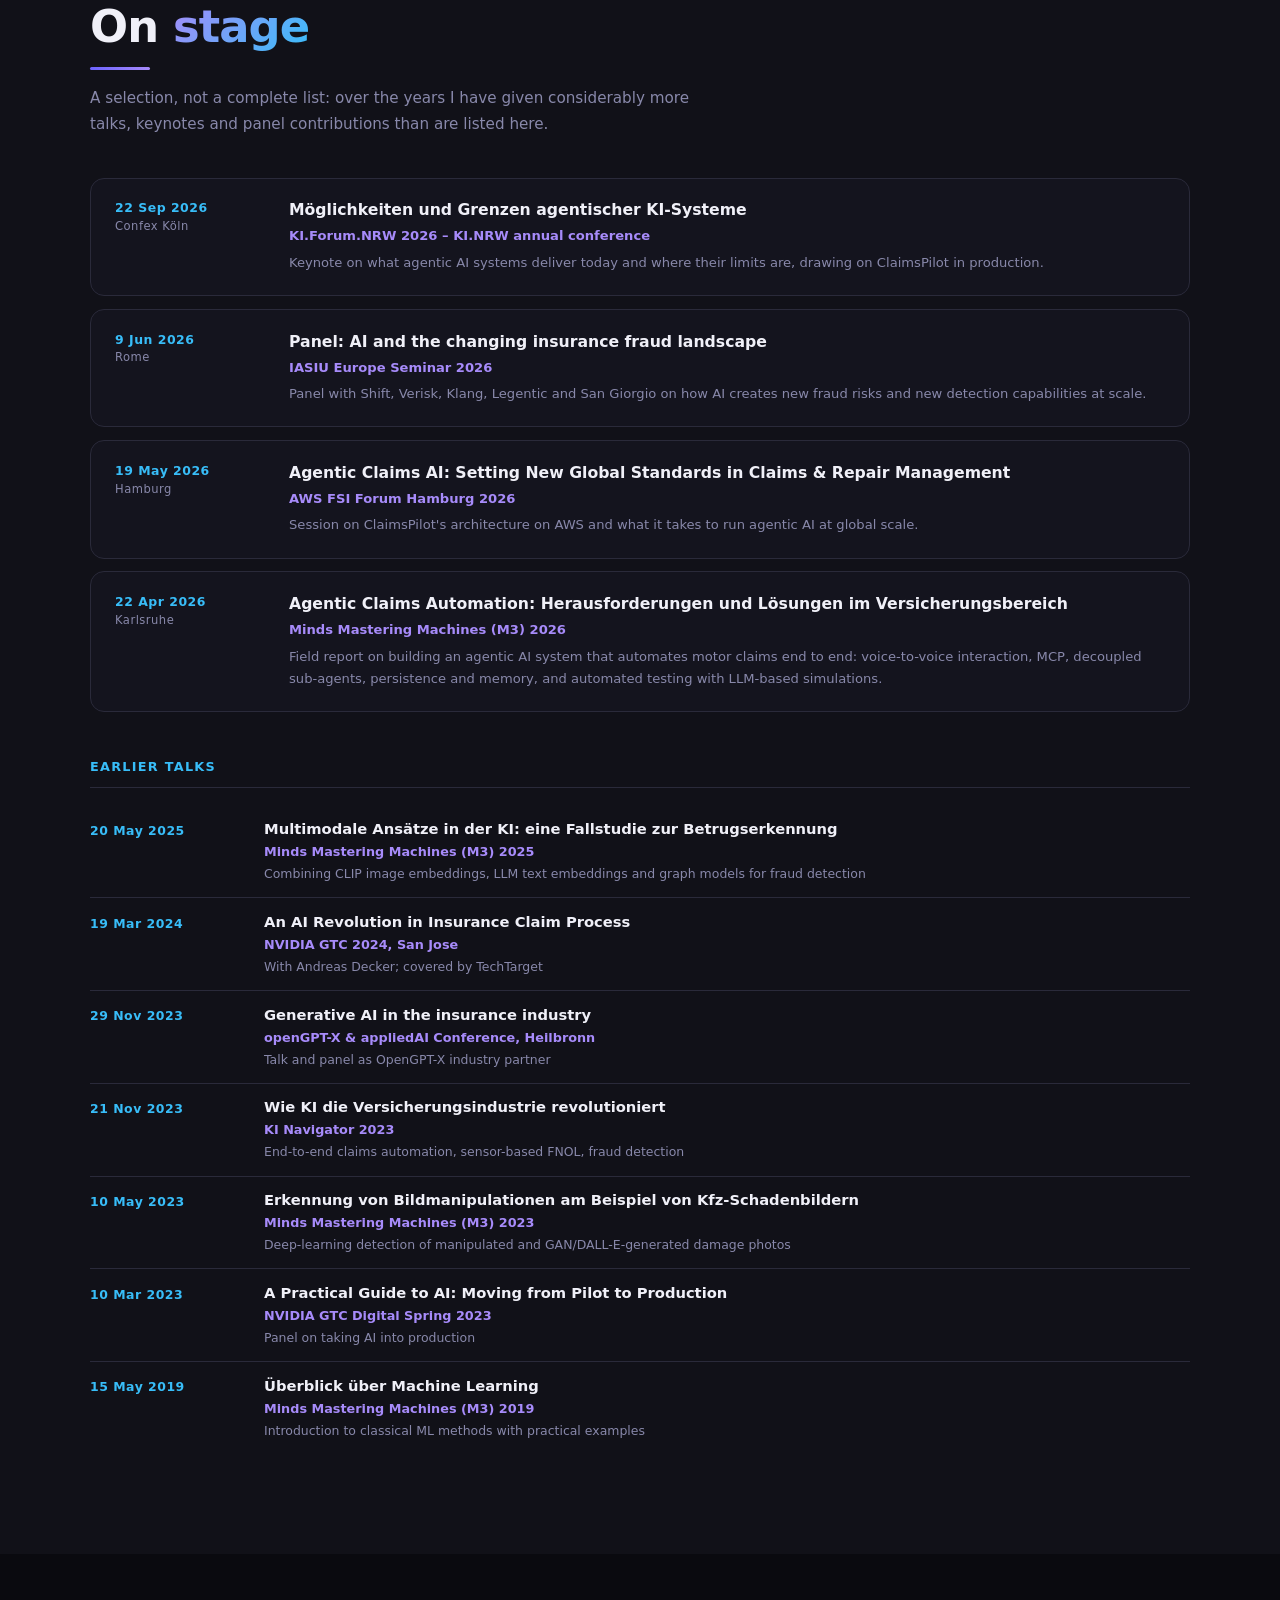
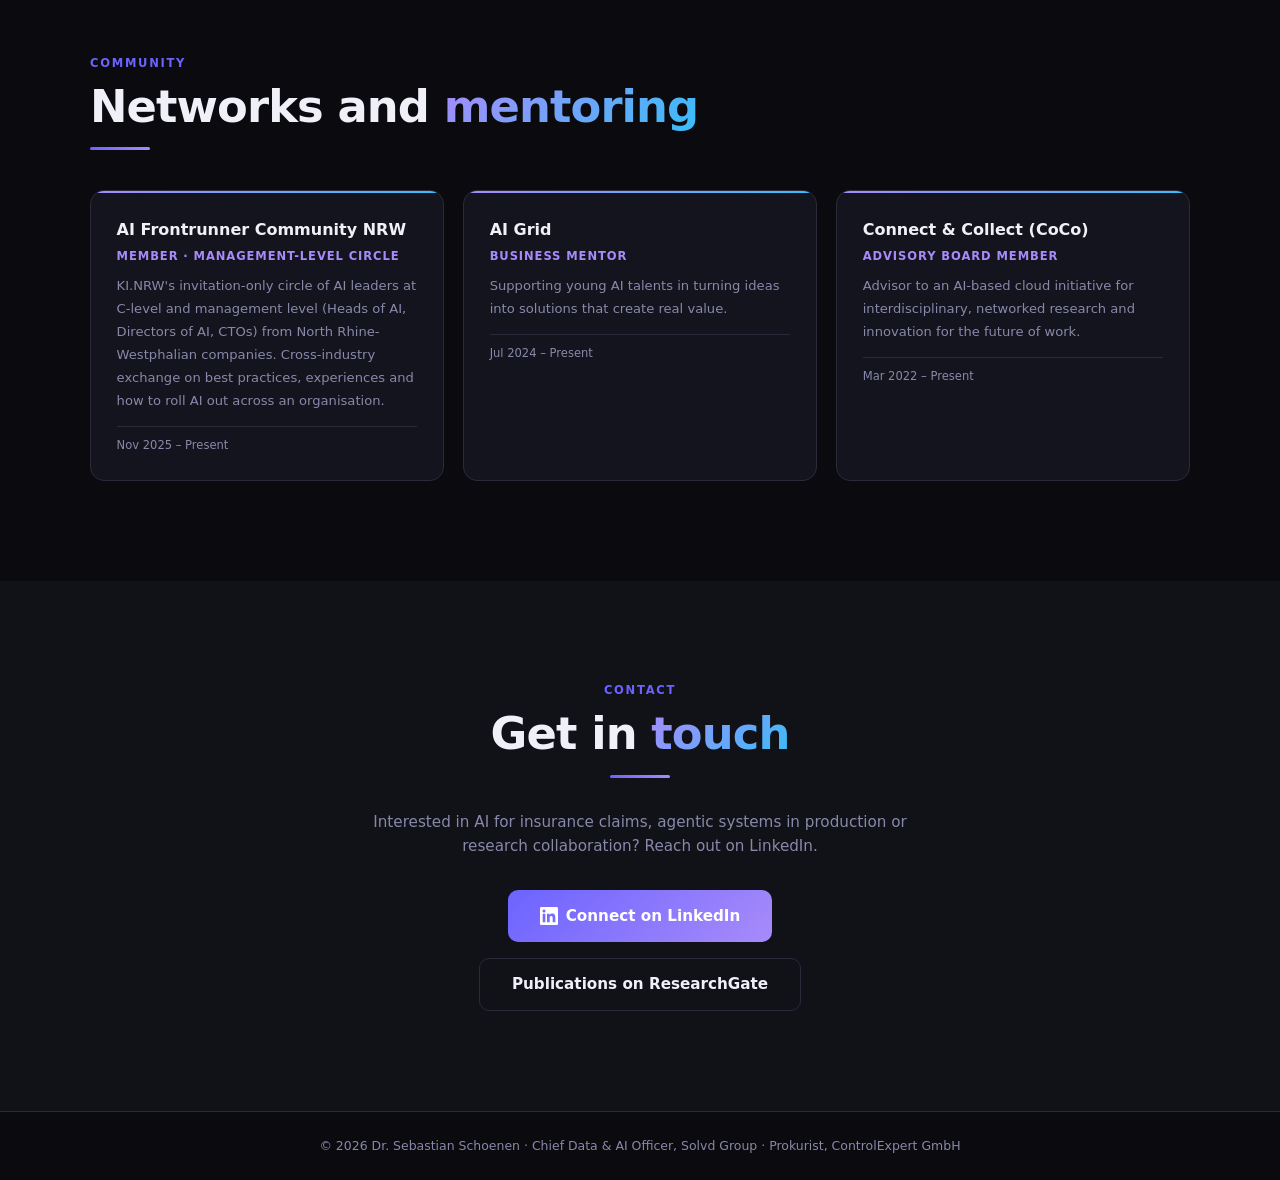
==== commit 6085b603: "update CDAIO" ====
--- a/index.html
+++ b/index.html
@@ -3,8 +3,8 @@
 <head>
 <meta charset="UTF-8">
 <meta name="viewport" content="width=device-width,initial-scale=1">
-<title>Dr. Sebastian Schoenen – AI for Insurance Claims | ControlExpert & Solvd Group</title>
-<meta name="description" content="Dr. Sebastian Schoenen: AI executive for insurance claims. Head of Data &amp; AI CoE at Solvd Group, Director Innovation &amp; Technology at ControlExpert, leading 75+ data &amp; AI specialists.">
+<title>Dr. Sebastian Schoenen – Chief Data & AI Officer, Solvd Group | AI for Insurance Claims</title>
+<meta name="description" content="Dr. Sebastian Schoenen, Chief Data &amp; AI Officer of Solvd Group: group-wide data and AI strategy, operating model and AI products for claims and repair management. Physicist, 6 patents, 173+ papers.">
 <meta name="author" content="Dr. Sebastian Schoenen">
 <meta name="google-site-verification" content="PhaROYmn4Sk4O86H737ElXS9R5Nn_UCqVJHR-7QiGtM">
 <meta name="robots" content="index,follow,max-image-preview:large">
@@ -21,8 +21,8 @@
 <meta property="og:locale" content="en_US">
 <meta property="og:locale:alternate" content="de_DE">
 <meta property="og:url" content="https://sebastianschoenen.github.io/">
-<meta property="og:title" content="Dr. Sebastian Schoenen – AI for Insurance Claims">
-<meta property="og:description" content="Head of Data &amp; AI Center of Excellence, Solvd Group · Director of Innovation &amp; Technology, ControlExpert. Agentic AI, computer vision and GenAI for motor claims &amp; repair.">
+<meta property="og:title" content="Dr. Sebastian Schoenen – Chief Data &amp; AI Officer, Solvd Group">
+<meta property="og:description" content="Chief Data &amp; AI Officer, Solvd Group · Prokurist, ControlExpert GmbH. Agentic AI, computer vision and GenAI for motor claims &amp; repair.">
 <meta property="og:image" content="https://sebastianschoenen.github.io/og-image.png">
 <meta property="og:image:width" content="1200">
 <meta property="og:image:height" content="630">
@@ -30,14 +30,14 @@
 <meta property="profile:first_name" content="Sebastian">
 <meta property="profile:last_name" content="Schoenen">
 <meta name="twitter:card" content="summary_large_image">
-<meta name="twitter:title" content="Dr. Sebastian Schoenen – AI for Insurance Claims">
-<meta name="twitter:description" content="Head of Data &amp; AI Center of Excellence, Solvd Group · Director of Innovation &amp; Technology, ControlExpert. Agentic AI, computer vision and GenAI for motor claims &amp; repair.">
+<meta name="twitter:title" content="Dr. Sebastian Schoenen – Chief Data &amp; AI Officer, Solvd Group">
+<meta name="twitter:description" content="Chief Data &amp; AI Officer, Solvd Group · Prokurist, ControlExpert GmbH. Agentic AI, computer vision and GenAI for motor claims &amp; repair.">
 <meta name="twitter:image" content="https://sebastianschoenen.github.io/og-image.png">
 <link rel="preload" as="image" href="SebastianSchoenen.jpg">
 <link rel="stylesheet" href="style.css">
-<script type="application/ld+json">{"@context": "https://schema.org", "@type": "Person", "@id": "https://sebastianschoenen.github.io/#person", "name": "Sebastian Schoenen", "honorificPrefix": "Dr.", "givenName": "Sebastian", "familyName": "Schoenen", "alternateName": "Dr. Sebastian Schoenen", "url": "https://sebastianschoenen.github.io/", "image": "https://sebastianschoenen.github.io/SebastianSchoenen.jpg", "jobTitle": ["Head of Data & AI Center of Excellence", "Director of Innovation & Technology"], "worksFor": [{"@type": "Organization", "name": "Solvd Group", "url": "https://solvd.group/"}, {"@type": "Organization", "name": "ControlExpert GmbH", "url": "https://www.controlexpert.com/", "address": {"@type": "PostalAddress", "addressLocality": "Langenfeld (Rheinland)", "addressCountry": "DE"}}], "alumniOf": {"@type": "CollegeOrUniversity", "name": "RWTH Aachen University", "url": "https://www.rwth-aachen.de/"}, "hasCredential": {"@type": "EducationalOccupationalCredential", "credentialCategory": "degree", "name": "Ph.D. in Physics", "recognizedBy": {"@type": "CollegeOrUniversity", "name": "RWTH Aachen University"}}, "address": {"@type": "PostalAddress", "addressRegion": "North Rhine-Westphalia", "addressCountry": "DE"}, "nationality": {"@type": "Country", "name": "Germany"}, "memberOf": {"@type": "Organization", "name": "IceCube Collaboration", "url": "https://icecube.wisc.edu/"}, "knowsLanguage": ["de", "en"], "knowsAbout": ["Agentic AI", "Generative AI", "Computer Vision", "Deep Learning", "Machine Learning", "Insurance Claims Management", "Motor Insurance", "Fraud Detection", "Astroparticle Physics", "AI Governance"], "award": ["AI Communication Award 2026 – AI Strategy, Analytics & Agents in Communication (ClaimsPilot)", "KI Innovation Award 2024 – F.A.Z. Institut & KI Bundesverband", "Springorum Denkmünze – RWTH Aachen (2013)", "DFG Research Training Group scholarship – RWTH Aachen (2013)", "3rd place Talanx Insurance Hackathon (2018)"], "sameAs": ["https://www.linkedin.com/in/dr-sebastian-schoenen-b24898153/", "https://www.researchgate.net/profile/Sebastian-Schoenen"]}</script>
+<script type="application/ld+json">{"@context": "https://schema.org", "@type": "Person", "@id": "https://sebastianschoenen.github.io/#person", "name": "Sebastian Schoenen", "honorificPrefix": "Dr.", "givenName": "Sebastian", "familyName": "Schoenen", "alternateName": "Dr. Sebastian Schoenen", "url": "https://sebastianschoenen.github.io/", "image": "https://sebastianschoenen.github.io/SebastianSchoenen.jpg", "jobTitle": ["Chief Data & AI Officer", "Prokurist"], "worksFor": [{"@type": "Organization", "name": "Solvd Group", "url": "https://solvd.group/"}, {"@type": "Organization", "name": "ControlExpert GmbH", "url": "https://www.controlexpert.com/", "address": {"@type": "PostalAddress", "addressLocality": "Langenfeld (Rheinland)", "addressCountry": "DE"}}], "alumniOf": {"@type": "CollegeOrUniversity", "name": "RWTH Aachen University", "url": "https://www.rwth-aachen.de/"}, "hasCredential": {"@type": "EducationalOccupationalCredential", "credentialCategory": "degree", "name": "Ph.D. in Physics", "recognizedBy": {"@type": "CollegeOrUniversity", "name": "RWTH Aachen University"}}, "address": {"@type": "PostalAddress", "addressRegion": "North Rhine-Westphalia", "addressCountry": "DE"}, "nationality": {"@type": "Country", "name": "Germany"}, "memberOf": {"@type": "Organization", "name": "IceCube Collaboration", "url": "https://icecube.wisc.edu/"}, "knowsLanguage": ["de", "en"], "knowsAbout": ["Agentic AI", "Generative AI", "Computer Vision", "Deep Learning", "Machine Learning", "Insurance Claims Management", "Motor Insurance", "Fraud Detection", "Astroparticle Physics", "AI Governance"], "award": ["AI Communication Award 2026 – AI Strategy, Analytics & Agents in Communication (ClaimsPilot)", "KI Innovation Award 2024 – F.A.Z. Institut & KI Bundesverband", "Springorum Denkmünze – RWTH Aachen (2013)", "DFG Research Training Group scholarship – RWTH Aachen (2013)", "3rd place Talanx Insurance Hackathon (2018)"], "sameAs": ["https://www.linkedin.com/in/dr-sebastian-schoenen-b24898153/", "https://www.researchgate.net/profile/Sebastian-Schoenen"]}</script>
 <script type="application/ld+json">{"@context": "https://schema.org", "@type": "WebSite", "@id": "https://sebastianschoenen.github.io/#website", "url": "https://sebastianschoenen.github.io/", "name": "Dr. Sebastian Schoenen", "inLanguage": ["en", "de"], "about": {"@id": "https://sebastianschoenen.github.io/#person"}, "publisher": {"@id": "https://sebastianschoenen.github.io/#person"}}</script>
-<script type="application/ld+json">{"@context": "https://schema.org", "@type": "ProfilePage", "url": "https://sebastianschoenen.github.io/", "inLanguage": "en", "name": "Dr. Sebastian Schoenen – AI for Insurance Claims", "description": "Dr. Sebastian Schoenen: AI executive for insurance claims. Head of Data & AI CoE at Solvd Group, Director Innovation & Technology at ControlExpert, leading 75+ data & AI specialists.", "mainEntity": {"@id": "https://sebastianschoenen.github.io/#person"}, "dateModified": "2026-10-09", "isPartOf": {"@id": "https://sebastianschoenen.github.io/#website"}}</script>
+<script type="application/ld+json">{"@context": "https://schema.org", "@type": "ProfilePage", "url": "https://sebastianschoenen.github.io/", "inLanguage": "en", "name": "Dr. Sebastian Schoenen – Chief Data & AI Officer, Solvd Group", "description": "Dr. Sebastian Schoenen, Chief Data & AI Officer of Solvd Group: group-wide data and AI strategy, operating model and AI products for claims and repair management. Physicist, 6 patents, 173+ papers.", "mainEntity": {"@id": "https://sebastianschoenen.github.io/#person"}, "dateModified": "2026-11-02", "isPartOf": {"@id": "https://sebastianschoenen.github.io/#website"}}</script>
 </head>
 <body>
 
@@ -64,11 +64,11 @@
     <div class="hero-text">
       <div class="hero-tag">#AI4Claims · Cologne/Bonn region · Germany</div>
       <h1 class="hero-name">Dr. Sebastian <br>Schoenen</h1>
-      <p class="hero-title">Head of Data &amp; AI Center of Excellence at Solvd Group · Director of Innovation &amp; Technology at ControlExpert GmbH</p>
+      <p class="hero-title">Chief Data &amp; AI Officer (CDAIO) of Solvd Group · Prokurist of ControlExpert GmbH</p>
       <blockquote class="hero-quote">“Own the brain. Rent the body.”</blockquote>
       <ul class="hero-badges"><li class="badge">Agentic AI</li><li class="badge">Computer Vision</li><li class="badge">Generative AI</li><li class="badge">InsurTech</li><li class="badge">Physics PhD</li></ul>
       <div class="hero-btns"><a href="#projects" class="btn-pri">Projects & research</a><a href="#contact" class="btn-sec">Get in touch</a></div>
-      <ul class="hero-stats"><li class="hero-stat"><div class="stat-num">173+</div><div class="stat-lbl">Publications</div></li><li class="hero-stat"><div class="stat-num">25.5k</div><div class="stat-lbl">Citations</div></li><li class="hero-stat"><div class="stat-num">6</div><div class="stat-lbl">Patents</div></li><li class="hero-stat"><div class="stat-num">75+</div><div class="stat-lbl">Data &amp; AI specialists led</div></li></ul>
+      <ul class="hero-stats"><li class="hero-stat"><div class="stat-num">173+</div><div class="stat-lbl">Publications</div></li><li class="hero-stat"><div class="stat-num">25.5k</div><div class="stat-lbl">Citations</div></li><li class="hero-stat"><div class="stat-num">6</div><div class="stat-lbl">Patents</div></li><li class="hero-stat"><div class="stat-num">200+</div><div class="stat-lbl">Customers in 46 countries</div></li></ul>
     </div>
   </div>
 </section>
@@ -79,8 +79,8 @@
     <h2 class="sec-title">AI leadership. <span>From strategy to production.</span></h2>
     <div class="sec-line" aria-hidden="true"></div>
     <div class="about-grid">
-      <div class="about-text"><p>I lead the Data &amp; AI Center of Excellence of Solvd Group, the claims and repair management group serving <strong>more than 200 customers</strong> from insurance, leasing and fleet companies in <strong>46 countries</strong>, and I am Director of Innovation &amp; Technology at ControlExpert GmbH. The mandate covers innovation and the group's Data &amp; AI product portfolio: an organisation of <strong>75+ data and AI specialists</strong> in agentic AI, computer vision, generative AI and NLP, with budget ownership for the portfolio.</p><p>The vision we work towards is simple: drivers anywhere get their claim settled fairly on the same day. The Center of Excellence is the technological engine behind it. We build approaches beyond what current solutions can do and turn them into customer value. ClaimsPilot, our agentic claims platform, is the most visible result so far.</p><p>As overall business owner for data and AI products I own the decisions that determine whether that happens at scale: research and innovation strategy, make-or-buy for AI products (own the brain, rent the body: the differentiating intelligence is ours, the infrastructure is rented), the IP strategy behind six patents, MLOps, and the operating model of the CoE. Platform and cloud strategy sit with IT; I am their key stakeholder and align them with the product strategy. AI governance is defined centrally by the Chief Data Officer and implemented by me: responsible-AI rules, EU AI Act requirements and model risk management for AI that decides on real claims.</p><p>Research stays part of the job, through an active network of universities and institutes. Before moving into industry I was a researcher at RWTH Aachen myself, with a Ph.D. in astroparticle physics. My doctoral work in the IceCube Collaboration was part of the discovery of astrophysical neutrinos that was recognised with the <a href="https://www.nobelprize.org/prizes/physics/2026/press-release/" target="_blank" rel="noopener">2026 Nobel Prize in Physics</a>. It still shapes how I lead: measure first, then decide.</p></div>
-      <div class="about-cards"><div class="info-card reveal"><div class="info-icon"><svg viewBox="0 0 24 24" aria-hidden="true"><path d="M12 3L1 9l11 6 9-4.91V17h2V9L12 3zM5 13.18v4L12 21l7-3.82v-4L12 17l-7-3.82z"/></svg></div><div><h3>Ph.D. in Physics</h3><p>RWTH Aachen University · Astroparticle physics, IceCube Collaboration · 2012–2017<br>Part of the discovery recognised with the Nobel Prize in Physics 2026</p></div></div><div class="info-card reveal"><div class="info-icon"><svg viewBox="0 0 24 24" aria-hidden="true"><path d="M4 6h16v2H4zm0 5h16v2H4zm0 5h10v2H4z"/></svg></div><div><h3>M.Sc. in Physics</h3><p>RWTH Aachen University · High-energy particle and astroparticle physics · 2010–2012</p></div></div><div class="info-card reveal"><div class="info-icon"><svg viewBox="0 0 24 24" aria-hidden="true"><path d="M12 7V3H2v18h20V7H12zM6 19H4v-2h2v2zm0-4H4v-2h2v2zm0-4H4V9h2v2zm0-4H4V5h2v2zm4 12H8v-2h2v2zm0-4H8v-2h2v2zm0-4H8V9h2v2zm0-4H8V5h2v2zm10 12h-8v-2h2v-2h-2v-2h2v-2h-2V9h8v10zm-2-8h-2v2h2v-2zm0 4h-2v2h2v-2z"/></svg></div><div><h3>ControlExpert GmbH / Solvd Group</h3><p>Langenfeld (Rheinland) · since 2018</p></div></div><div class="info-card reveal"><div class="info-icon"><svg viewBox="0 0 24 24" aria-hidden="true"><path d="M12 2a5 5 0 015 5c0 1.6-.8 3-2 3.9V13h3a3 3 0 013 3v1h2v5h-6v-5h2v-1a1 1 0 00-1-1h-3v2h2v5H8v-5h2v-2H7a1 1 0 00-1 1v1h2v5H2v-5h2v-1a3 3 0 013-3h3v-2.1A5 5 0 017 7a5 5 0 015-5zm0 2a3 3 0 100 6 3 3 0 000-6z"/></svg></div><div><h3>Research network</h3><p>RWTH Aachen · TU Berlin · Bergische Universität Wuppertal · Ruhr-Universität Bochum · TU Dortmund · Fraunhofer · DFKI and others</p></div></div><div class="info-card reveal"><div class="info-icon"><svg viewBox="0 0 24 24" aria-hidden="true"><path d="M12 2C8.13 2 5 5.13 5 9c0 5.25 7 13 7 13s7-7.75 7-13c0-3.87-3.13-7-7-7zm0 9.5c-1.38 0-2.5-1.12-2.5-2.5s1.12-2.5 2.5-2.5 2.5 1.12 2.5 2.5-1.12 2.5-2.5 2.5z"/></svg></div><div><h3>Location</h3><p>Cologne/Bonn region, Germany</p></div></div><div class="info-card reveal"><div class="info-icon"><svg viewBox="0 0 24 24" aria-hidden="true"><path d="M11.99 2C6.47 2 2 6.48 2 12s4.47 10 9.99 10C17.52 22 22 17.52 22 12S17.52 2 11.99 2zm6.93 6h-2.95c-.32-1.25-.78-2.45-1.38-3.56 1.84.63 3.37 1.91 4.33 3.56zM12 4.04c.83 1.2 1.48 2.53 1.91 3.96h-3.82c.43-1.43 1.08-2.76 1.91-3.96zM4.26 14C4.1 13.36 4 12.69 4 12s.1-1.36.26-2h3.38c-.08.66-.14 1.32-.14 2s.06 1.34.14 2H4.26zm.82 2h2.95c.32 1.25.78 2.45 1.38 3.56-1.84-.63-3.37-1.9-4.33-3.56zm2.95-8H5.08c.96-1.66 2.49-2.93 4.33-3.56C8.81 5.55 8.35 6.75 8.03 8zM12 19.96c-.83-1.2-1.48-2.53-1.91-3.96h3.82c-.43 1.43-1.08 2.76-1.91 3.96zM14.34 14H9.66c-.09-.66-.16-1.32-.16-2s.07-1.35.16-2h4.68c.09.65.16 1.32.16 2s-.07 1.34-.16 2zm.25 5.56c.6-1.11 1.06-2.31 1.38-3.56h2.95c-.96 1.65-2.49 2.93-4.33 3.56zM16.36 14c.08-.66.14-1.32.14-2s-.06-1.34-.14-2h3.38c.16.64.26 1.31.26 2s-.1 1.36-.26 2h-3.38z"/></svg></div><div><h3>Languages</h3><p>German (native) · English (fluent)</p></div></div><div class="info-card reveal"><div class="info-icon"><svg viewBox="0 0 24 24" aria-hidden="true"><path d="M20.447 20.452h-3.554v-5.569c0-1.328-.027-3.037-1.852-3.037-1.853 0-2.136 1.445-2.136 2.939v5.667H9.351V9h3.414v1.561h.046c.477-.9 1.637-1.85 3.37-1.85 3.601 0 4.267 2.37 4.267 5.455v6.286zM5.337 7.433a2.062 2.062 0 01-2.063-2.065 2.064 2.064 0 112.063 2.065zm1.782 13.019H3.555V9h3.564v11.452zM22.225 0H1.771C.792 0 0 .774 0 1.729v20.542C0 23.227.792 24 1.771 24h20.451C23.2 24 24 23.227 24 22.271V1.729C24 .774 23.2 0 22.222 0h.003z"/></svg></div><div><h3>LinkedIn</h3><p><a href="https://www.linkedin.com/in/dr-sebastian-schoenen-b24898153/" target="_blank" rel="noopener">View profile</a></p></div></div></div>
+      <div class="about-text"><p>Since November 2026 I am Chief Data &amp; AI Officer of Solvd Group, the claims and repair management group serving <strong>more than 200 customers</strong> from insurance, leasing and fleet companies in <strong>46 countries</strong>. The role is the single top data and AI responsibility in the group, across all lines of business, the portfolio companies ControlExpert, GT Motive, Innovation Group and PDR-Team, and the internal functions. It spans business intelligence, advanced analytics, machine learning and the Data &amp; AI Center of Excellence (<strong>75+ specialists</strong>), data engineering workloads, data governance, innovation and research, with full ownership of budget, workforce planning and delivery performance. I am also Prokurist of ControlExpert GmbH.</p><p>The vision we work towards is simple: drivers anywhere get their claim settled fairly on the same day. The Data &amp; AI function is the technological engine behind it. We build approaches beyond what current solutions can do and turn them into customer value. ClaimsPilot, our agentic claims platform, is the most visible result so far.</p><p>What I decide: one group strategy, operating model, investment roadmap and prioritised portfolio for data and AI; the solution approach for every AI use case (build, reuse, buy or partner: own the brain, rent the body); the AI and data core of Solvd's products, from models and decision logic to data assets; the IP strategy behind six patents; and the functional lifecycle of all models in production. Platforms and infrastructure stay with Technology; I decide data and AI architecture within those guardrails and sit on the Solvd Group Architecture Board. Responsible AI, model risk and data governance are implemented group-wide under my mandate, including EU AI Act requirements for AI that decides on real claims.</p><p>Research stays part of the job, through an active network of universities and institutes. Before moving into industry I was a researcher at RWTH Aachen myself, with a Ph.D. in astroparticle physics. My doctoral work in the IceCube Collaboration was part of the discovery of astrophysical neutrinos that was recognised with the <a href="https://www.nobelprize.org/prizes/physics/2026/press-release/" target="_blank" rel="noopener">2026 Nobel Prize in Physics</a>. It still shapes how I lead: measure first, then decide.</p></div>
+      <div class="about-cards"><div class="info-card reveal"><div class="info-icon"><svg viewBox="0 0 24 24" aria-hidden="true"><path d="M12 3L1 9l11 6 9-4.91V17h2V9L12 3zM5 13.18v4L12 21l7-3.82v-4L12 17l-7-3.82z"/></svg></div><div><h3>Ph.D. in Physics</h3><p>RWTH Aachen University · Astroparticle physics, IceCube Collaboration · 2012–2017<br>Part of the discovery recognised with the Nobel Prize in Physics 2026</p></div></div><div class="info-card reveal"><div class="info-icon"><svg viewBox="0 0 24 24" aria-hidden="true"><path d="M4 6h16v2H4zm0 5h16v2H4zm0 5h10v2H4z"/></svg></div><div><h3>M.Sc. in Physics</h3><p>RWTH Aachen University · High-energy particle and astroparticle physics · 2010–2012</p></div></div><div class="info-card reveal"><div class="info-icon"><svg viewBox="0 0 24 24" aria-hidden="true"><path d="M12 7V3H2v18h20V7H12zM6 19H4v-2h2v2zm0-4H4v-2h2v2zm0-4H4V9h2v2zm0-4H4V5h2v2zm4 12H8v-2h2v2zm0-4H8v-2h2v2zm0-4H8V9h2v2zm0-4H8V5h2v2zm10 12h-8v-2h2v-2h-2v-2h2v-2h-2V9h8v10zm-2-8h-2v2h2v-2zm0 4h-2v2h2v-2z"/></svg></div><div><h3>Solvd Group / ControlExpert GmbH</h3><p>Langenfeld (Rheinland) · since 2018</p></div></div><div class="info-card reveal"><div class="info-icon"><svg viewBox="0 0 24 24" aria-hidden="true"><path d="M12 2a5 5 0 015 5c0 1.6-.8 3-2 3.9V13h3a3 3 0 013 3v1h2v5h-6v-5h2v-1a1 1 0 00-1-1h-3v2h2v5H8v-5h2v-2H7a1 1 0 00-1 1v1h2v5H2v-5h2v-1a3 3 0 013-3h3v-2.1A5 5 0 017 7a5 5 0 015-5zm0 2a3 3 0 100 6 3 3 0 000-6z"/></svg></div><div><h3>Research network</h3><p>RWTH Aachen · TU Berlin · Bergische Universität Wuppertal · Ruhr-Universität Bochum · TU Dortmund · Fraunhofer · DFKI and others</p></div></div><div class="info-card reveal"><div class="info-icon"><svg viewBox="0 0 24 24" aria-hidden="true"><path d="M12 2C8.13 2 5 5.13 5 9c0 5.25 7 13 7 13s7-7.75 7-13c0-3.87-3.13-7-7-7zm0 9.5c-1.38 0-2.5-1.12-2.5-2.5s1.12-2.5 2.5-2.5 2.5 1.12 2.5 2.5-1.12 2.5-2.5 2.5z"/></svg></div><div><h3>Location</h3><p>Cologne/Bonn region, Germany</p></div></div><div class="info-card reveal"><div class="info-icon"><svg viewBox="0 0 24 24" aria-hidden="true"><path d="M11.99 2C6.47 2 2 6.48 2 12s4.47 10 9.99 10C17.52 22 22 17.52 22 12S17.52 2 11.99 2zm6.93 6h-2.95c-.32-1.25-.78-2.45-1.38-3.56 1.84.63 3.37 1.91 4.33 3.56zM12 4.04c.83 1.2 1.48 2.53 1.91 3.96h-3.82c.43-1.43 1.08-2.76 1.91-3.96zM4.26 14C4.1 13.36 4 12.69 4 12s.1-1.36.26-2h3.38c-.08.66-.14 1.32-.14 2s.06 1.34.14 2H4.26zm.82 2h2.95c.32 1.25.78 2.45 1.38 3.56-1.84-.63-3.37-1.9-4.33-3.56zm2.95-8H5.08c.96-1.66 2.49-2.93 4.33-3.56C8.81 5.55 8.35 6.75 8.03 8zM12 19.96c-.83-1.2-1.48-2.53-1.91-3.96h3.82c-.43 1.43-1.08 2.76-1.91 3.96zM14.34 14H9.66c-.09-.66-.16-1.32-.16-2s.07-1.35.16-2h4.68c.09.65.16 1.32.16 2s-.07 1.34-.16 2zm.25 5.56c.6-1.11 1.06-2.31 1.38-3.56h2.95c-.96 1.65-2.49 2.93-4.33 3.56zM16.36 14c.08-.66.14-1.32.14-2s-.06-1.34-.14-2h3.38c.16.64.26 1.31.26 2s-.1 1.36-.26 2h-3.38z"/></svg></div><div><h3>Languages</h3><p>German (native) · English (fluent)</p></div></div><div class="info-card reveal"><div class="info-icon"><svg viewBox="0 0 24 24" aria-hidden="true"><path d="M20.447 20.452h-3.554v-5.569c0-1.328-.027-3.037-1.852-3.037-1.853 0-2.136 1.445-2.136 2.939v5.667H9.351V9h3.414v1.561h.046c.477-.9 1.637-1.85 3.37-1.85 3.601 0 4.267 2.37 4.267 5.455v6.286zM5.337 7.433a2.062 2.062 0 01-2.063-2.065 2.064 2.064 0 112.063 2.065zm1.782 13.019H3.555V9h3.564v11.452zM22.225 0H1.771C.792 0 0 .774 0 1.729v20.542C0 23.227.792 24 1.771 24h20.451C23.2 24 24 23.227 24 22.271V1.729C24 .774 23.2 0 22.222 0h.003z"/></svg></div><div><h3>LinkedIn</h3><p><a href="https://www.linkedin.com/in/dr-sebastian-schoenen-b24898153/" target="_blank" rel="noopener">View profile</a></p></div></div></div>
     </div>
   </div>
 </section>
@@ -90,7 +90,7 @@
     <div class="sec-label">Work experience</div>
     <h2 class="sec-title">Career <span>path</span></h2>
     <div class="sec-line" aria-hidden="true"></div>
-    <ol class="timeline"><li class="t-item reveal"><div class="t-dot" aria-hidden="true"></div><div class="t-period">Apr 2025 – Present</div><h3 class="t-role">Head of Data &amp; AI Center of Excellence</h3><div class="t-company">Solvd Group · Hybrid</div><p class="t-desc">Built and lead the group's Data &amp; AI Center of Excellence: 75+ data and AI specialists across agentic AI, computer vision, GenAI and NLP, for a group serving 200+ insurance, leasing and fleet customers in 46 countries. Overall business owner for data and AI products: product portfolio and budget, research and innovation strategy, make-or-buy and IP decisions, MLOps and the CoE operating model, plus implementation of the group's AI governance. Accountable for ClaimsPilot, the group's agentic claims platform, from strategy to production.</p><ul class="t-tags"><li class="t-tag">Product portfolio</li><li class="t-tag">Organisation building</li><li class="t-tag">Budget ownership</li><li class="t-tag">AI governance</li></ul></li><li class="t-item reveal"><div class="t-dot" aria-hidden="true"></div><div class="t-period">Apr 2023 – Present</div><h3 class="t-role">Director of Innovation &amp; Technology</h3><div class="t-company">ControlExpert GmbH · On-site</div><p class="t-desc">Own the research and innovation strategy for AI at a company handling around 20 million claims per year. Decide on make-or-buy for core AI capabilities, steer the R&amp;D pipeline and the IP strategy behind six patents, act as key stakeholder for IT's platform and cloud strategy, and drive publicly funded research with partners such as RWTH Aachen, Fraunhofer and Bergische Universität Wuppertal.</p><ul class="t-tags"><li class="t-tag">Research &amp; innovation strategy</li><li class="t-tag">Make-or-buy</li><li class="t-tag">IP strategy</li><li class="t-tag">Public research funding</li></ul></li><li class="t-item reveal"><div class="t-dot" aria-hidden="true"></div><div class="t-period">Oct 2020 – Mar 2025</div><h3 class="t-role">Head of Research &amp; Development</h3><div class="t-company">ControlExpert GmbH</div><p class="t-desc">Led the R&amp;D department (data science, computer vision, NLP) and scaled AI research into production. AI damage and cost assessment, image fraud prevention and automated invoice check went live in this period. Peer-reviewed publications, patents and publicly funded projects such as OpenGPT-X, HUMAINE, BIT, FedXtract and PlanQK.</p><ul class="t-tags"><li class="t-tag">Deep learning</li><li class="t-tag">Computer vision</li><li class="t-tag">Research management</li></ul></li><li class="t-item reveal"><div class="t-dot" aria-hidden="true"></div><div class="t-period">Apr 2019 – Jun 2023</div><h3 class="t-role">Product Manager AI Services</h3><div class="t-company">ControlExpert GmbH</div><p class="t-desc">In parallel to the R&amp;D leadership, product owner for ControlExpert's AI services. Drove the scaling of AI technologies from first pilots to products in the standard claims process: AI damage and cost assessment, image fraud prevention, invoice check and document processing, later the first GenAI services. Defined roadmap and rollout with insurers in Germany, Europe, the UK, the USA, LATAM and APAC, and turned customer feedback into R&amp;D priorities.</p><ul class="t-tags"><li class="t-tag">AI product management</li><li class="t-tag">Go-to-market</li><li class="t-tag">Claims automation</li></ul></li><li class="t-item reveal"><div class="t-dot" aria-hidden="true"></div><div class="t-period">Apr 2019 – Oct 2020</div><h3 class="t-role">Team Leader Research and Development</h3><div class="t-company">ControlExpert GmbH</div><p class="t-desc">Built and led the R&amp;D team that grew into the later R&amp;D department, combining applied deep learning with claims domain expertise.</p><ul class="t-tags"><li class="t-tag">Team leadership</li><li class="t-tag">Applied research</li></ul></li><li class="t-item reveal"><div class="t-dot" aria-hidden="true"></div><div class="t-period">Oct 2018 – Apr 2019</div><h3 class="t-role">Team Leader AI Image Recognition</h3><div class="t-company">ControlExpert GmbH</div><p class="t-desc">Led a data science team developing deep neural networks for vehicle damage recognition, while continuing hands-on data science work.</p><ul class="t-tags"><li class="t-tag">CNNs</li><li class="t-tag">Image recognition</li><li class="t-tag">Team leadership</li></ul></li><li class="t-item reveal"><div class="t-dot" aria-hidden="true"></div><div class="t-period">Feb 2018 – Sep 2018</div><h3 class="t-role">Data Scientist</h3><div class="t-company">ControlExpert GmbH</div><p class="t-desc">Applied machine learning to insurance claims data and laid the groundwork for automated damage assessment pipelines.</p><ul class="t-tags"><li class="t-tag">Machine learning</li><li class="t-tag">Data analytics</li></ul></li><li class="t-item reveal"><div class="t-dot" aria-hidden="true"></div><div class="t-period">Feb 2017 – Jan 2018</div><h3 class="t-role">Data Scientist</h3><div class="t-company">umlaut (formerly P3 Group) · Aachen region</div><p class="t-desc">Data science in an industrial consulting setting after completing the doctorate.</p><ul class="t-tags"><li class="t-tag">Data science</li><li class="t-tag">Consulting</li></ul></li><li class="t-item reveal"><div class="t-dot" aria-hidden="true"></div><div class="t-period">Oct 2012 – Jan 2017</div><h3 class="t-role">Research Associate (PhD student)</h3><div class="t-company">RWTH Aachen University · III. Physikalisches Institut B</div><p class="t-desc">Doctoral research in the IceCube Collaboration. Main contribution: the six-year measurement of the cosmic muon neutrino flux from the Northern Hemisphere (The Astrophysical Journal, 2016), part of the discovery recognised with the Nobel Prize in Physics 2026.</p><ul class="t-tags"><li class="t-tag">Astroparticle physics</li><li class="t-tag">Statistical modelling</li><li class="t-tag">Academic research</li></ul></li></ol>
+    <ol class="timeline"><li class="t-item reveal"><div class="t-dot" aria-hidden="true"></div><div class="t-period">Nov 2026 – Present</div><h3 class="t-role">Chief Data &amp; AI Officer (CDAIO)</h3><div class="t-company">Solvd Group · reports to the COO/CTO</div><p class="t-desc">Single top data and AI responsibility of Solvd Group across all lines of business, portfolio companies and internal functions. Own the group's data and AI strategy, operating model, investment roadmap and prioritised portfolio; business owner of the AI and data core of Solvd's claims and repair products. Lead data governance, data and AI engineering, business intelligence, analytics, machine learning and the Data &amp; AI Center of Excellence as one group capability, with full budget, workforce and delivery accountability. Standing member of the Solvd Group Architecture Board for data and AI. Represent Solvd Group towards the Allianz Partners Data &amp; AI organisation.</p><ul class="t-tags"><li class="t-tag">Group strategy</li><li class="t-tag">Operating model</li><li class="t-tag">Budget &amp; portfolio</li><li class="t-tag">Responsible AI</li><li class="t-tag">Architecture Board</li></ul></li><li class="t-item reveal"><div class="t-dot" aria-hidden="true"></div><div class="t-period">Nov 2026 – Present</div><h3 class="t-role">Prokurist (authorised signatory)</h3><div class="t-company">ControlExpert GmbH</div><p class="t-desc">Registered authorised signatory (Prokura) of ControlExpert GmbH, the group's largest operating company.</p><ul class="t-tags"><li class="t-tag">Prokura</li></ul></li><li class="t-item reveal"><div class="t-dot" aria-hidden="true"></div><div class="t-period">Apr 2025 – Oct 2026</div><h3 class="t-role">Head of Data &amp; AI Center of Excellence</h3><div class="t-company">Solvd Group · Hybrid</div><p class="t-desc">Built and led the group's Data &amp; AI Center of Excellence: 75+ data and AI specialists across agentic AI, computer vision, GenAI and NLP, for a group serving 200+ insurance, leasing and fleet customers in 46 countries. Overall business owner for data and AI products: product portfolio and budget, research and innovation strategy, make-or-buy and IP decisions, MLOps and the CoE operating model, plus implementation of the group's AI governance. Accountable for ClaimsPilot, the group's agentic claims platform, from strategy to production. The role was absorbed into the CDAIO mandate in November 2026.</p><ul class="t-tags"><li class="t-tag">Product portfolio</li><li class="t-tag">Organisation building</li><li class="t-tag">Budget ownership</li><li class="t-tag">AI governance</li></ul></li><li class="t-item reveal"><div class="t-dot" aria-hidden="true"></div><div class="t-period">Apr 2023 – Oct 2026</div><h3 class="t-role">Director of Innovation &amp; Technology</h3><div class="t-company">ControlExpert GmbH · On-site</div><p class="t-desc">Owned the research and innovation strategy for AI at a company handling around 20 million claims per year. Decided on make-or-buy for core AI capabilities, steered the R&amp;D pipeline and the IP strategy behind six patents, acted as key stakeholder for IT's platform and cloud strategy, and drove publicly funded research with partners such as RWTH Aachen, Fraunhofer and Bergische Universität Wuppertal.</p><ul class="t-tags"><li class="t-tag">Research &amp; innovation strategy</li><li class="t-tag">Make-or-buy</li><li class="t-tag">IP strategy</li><li class="t-tag">Public research funding</li></ul></li><li class="t-item reveal"><div class="t-dot" aria-hidden="true"></div><div class="t-period">Oct 2020 – Mar 2025</div><h3 class="t-role">Head of Research &amp; Development</h3><div class="t-company">ControlExpert GmbH</div><p class="t-desc">Led the R&amp;D department (data science, computer vision, NLP) and scaled AI research into production. AI damage and cost assessment, image fraud prevention and automated invoice check went live in this period. Peer-reviewed publications, patents and publicly funded projects such as OpenGPT-X, HUMAINE, BIT, FedXtract and PlanQK.</p><ul class="t-tags"><li class="t-tag">Deep learning</li><li class="t-tag">Computer vision</li><li class="t-tag">Research management</li></ul></li><li class="t-item reveal"><div class="t-dot" aria-hidden="true"></div><div class="t-period">Apr 2019 – Jun 2023</div><h3 class="t-role">Product Manager AI Services</h3><div class="t-company">ControlExpert GmbH</div><p class="t-desc">In parallel to the R&amp;D leadership, product owner for ControlExpert's AI services. Drove the scaling of AI technologies from first pilots to products in the standard claims process: AI damage and cost assessment, image fraud prevention, invoice check and document processing, later the first GenAI services. Defined roadmap and rollout with insurers in Germany, Europe, the UK, the USA, LATAM and APAC, and turned customer feedback into R&amp;D priorities.</p><ul class="t-tags"><li class="t-tag">AI product management</li><li class="t-tag">Go-to-market</li><li class="t-tag">Claims automation</li></ul></li><li class="t-item reveal"><div class="t-dot" aria-hidden="true"></div><div class="t-period">Apr 2019 – Oct 2020</div><h3 class="t-role">Team Leader Research and Development</h3><div class="t-company">ControlExpert GmbH</div><p class="t-desc">Built and led the R&amp;D team that grew into the later R&amp;D department, combining applied deep learning with claims domain expertise.</p><ul class="t-tags"><li class="t-tag">Team leadership</li><li class="t-tag">Applied research</li></ul></li><li class="t-item reveal"><div class="t-dot" aria-hidden="true"></div><div class="t-period">Oct 2018 – Apr 2019</div><h3 class="t-role">Team Leader AI Image Recognition</h3><div class="t-company">ControlExpert GmbH</div><p class="t-desc">Led a data science team developing deep neural networks for vehicle damage recognition, while continuing hands-on data science work.</p><ul class="t-tags"><li class="t-tag">CNNs</li><li class="t-tag">Image recognition</li><li class="t-tag">Team leadership</li></ul></li><li class="t-item reveal"><div class="t-dot" aria-hidden="true"></div><div class="t-period">Feb 2018 – Sep 2018</div><h3 class="t-role">Data Scientist</h3><div class="t-company">ControlExpert GmbH</div><p class="t-desc">Applied machine learning to insurance claims data and laid the groundwork for automated damage assessment pipelines.</p><ul class="t-tags"><li class="t-tag">Machine learning</li><li class="t-tag">Data analytics</li></ul></li><li class="t-item reveal"><div class="t-dot" aria-hidden="true"></div><div class="t-period">Feb 2017 – Jan 2018</div><h3 class="t-role">Data Scientist</h3><div class="t-company">umlaut (formerly P3 Group) · Aachen region</div><p class="t-desc">Data science in an industrial consulting setting after completing the doctorate.</p><ul class="t-tags"><li class="t-tag">Data science</li><li class="t-tag">Consulting</li></ul></li><li class="t-item reveal"><div class="t-dot" aria-hidden="true"></div><div class="t-period">Oct 2012 – Jan 2017</div><h3 class="t-role">Research Associate (PhD student)</h3><div class="t-company">RWTH Aachen University · III. Physikalisches Institut B</div><p class="t-desc">Doctoral research in the IceCube Collaboration. Main contribution: the six-year measurement of the cosmic muon neutrino flux from the Northern Hemisphere (The Astrophysical Journal, 2016), part of the discovery recognised with the Nobel Prize in Physics 2026.</p><ul class="t-tags"><li class="t-tag">Astroparticle physics</li><li class="t-tag">Statistical modelling</li><li class="t-tag">Academic research</li></ul></li></ol>
   </div>
 </section>
 
@@ -99,7 +99,7 @@
     <div class="sec-label">Skills</div>
     <h2 class="sec-title">Core <span>expertise</span></h2>
     <div class="sec-line" aria-hidden="true"></div>
-    <div class="skills-grid"><div class="skill-cat reveal"><h3>Executive leadership</h3><ul class="skill-pills"><li class="skill-pill">Research &amp; innovation strategy</li><li class="skill-pill">Data &amp; AI product portfolio</li><li class="skill-pill">Organisation building</li><li class="skill-pill">Budget ownership</li><li class="skill-pill">Make-or-buy strategy</li><li class="skill-pill">IP strategy</li><li class="skill-pill">AI governance implementation / EU AI Act</li><li class="skill-pill">Board &amp; stakeholder communication</li></ul></div><div class="skill-cat reveal"><h3>AI &amp; machine learning</h3><ul class="skill-pills"><li class="skill-pill">Agentic AI</li><li class="skill-pill">Generative AI</li><li class="skill-pill">Deep learning</li><li class="skill-pill">Computer vision</li><li class="skill-pill">NLP / NLU</li><li class="skill-pill">Predictive modelling</li><li class="skill-pill">Neural architecture search</li><li class="skill-pill">MLOps</li></ul></div><div class="skill-cat reveal"><h3>Domain expertise</h3><ul class="skill-pills"><li class="skill-pill">Claims management</li><li class="skill-pill">InsurTech</li><li class="skill-pill">Repair management</li><li class="skill-pill">Product-led AI</li><li class="skill-pill">Claims automation</li><li class="skill-pill">Fraud detection</li><li class="skill-pill">Damage assessment</li><li class="skill-pill">Motor insurance</li></ul></div><div class="skill-cat reveal"><h3>Research &amp; methods</h3><ul class="skill-pills"><li class="skill-pill">R&amp;D management</li><li class="skill-pill">Academic publishing</li><li class="skill-pill">Data analytics</li><li class="skill-pill">Mathematics</li><li class="skill-pill">Astroparticle physics</li><li class="skill-pill">Patent development</li><li class="skill-pill">Uncertainty quantification</li></ul></div></div>
+    <div class="skills-grid"><div class="skill-cat reveal"><h3>Executive leadership</h3><ul class="skill-pills"><li class="skill-pill">Group data &amp; AI strategy</li><li class="skill-pill">Operating model &amp; decision rights</li><li class="skill-pill">Data &amp; AI product portfolio</li><li class="skill-pill">Budget &amp; workforce planning</li><li class="skill-pill">Build, reuse, buy or partner</li><li class="skill-pill">IP strategy</li><li class="skill-pill">Responsible AI &amp; data governance</li><li class="skill-pill">Executive stakeholder management</li></ul></div><div class="skill-cat reveal"><h3>AI &amp; machine learning</h3><ul class="skill-pills"><li class="skill-pill">Agentic AI</li><li class="skill-pill">Generative AI</li><li class="skill-pill">Deep learning</li><li class="skill-pill">Computer vision</li><li class="skill-pill">NLP / NLU</li><li class="skill-pill">Predictive modelling</li><li class="skill-pill">Neural architecture search</li><li class="skill-pill">MLOps</li></ul></div><div class="skill-cat reveal"><h3>Domain expertise</h3><ul class="skill-pills"><li class="skill-pill">Claims management</li><li class="skill-pill">InsurTech</li><li class="skill-pill">Repair management</li><li class="skill-pill">Product-led AI</li><li class="skill-pill">Claims automation</li><li class="skill-pill">Fraud detection</li><li class="skill-pill">Damage assessment</li><li class="skill-pill">Motor insurance</li></ul></div><div class="skill-cat reveal"><h3>Research &amp; methods</h3><ul class="skill-pills"><li class="skill-pill">R&amp;D management</li><li class="skill-pill">Academic publishing</li><li class="skill-pill">Data analytics</li><li class="skill-pill">Mathematics</li><li class="skill-pill">Astroparticle physics</li><li class="skill-pill">Patent development</li><li class="skill-pill">Uncertainty quantification</li></ul></div></div>
   </div>
 </section>
 
@@ -151,7 +151,7 @@
 </main>
 
 <footer>
-  <div>© 2026 Dr. Sebastian Schoenen · Head of Data &amp; AI Center of Excellence, Solvd Group · Director of Innovation &amp; Technology, ControlExpert GmbH</div>
+  <div>© 2026 Dr. Sebastian Schoenen · Chief Data &amp; AI Officer, Solvd Group · Prokurist, ControlExpert GmbH</div>
 </footer>
 
 <script src="main.js" defer></script>
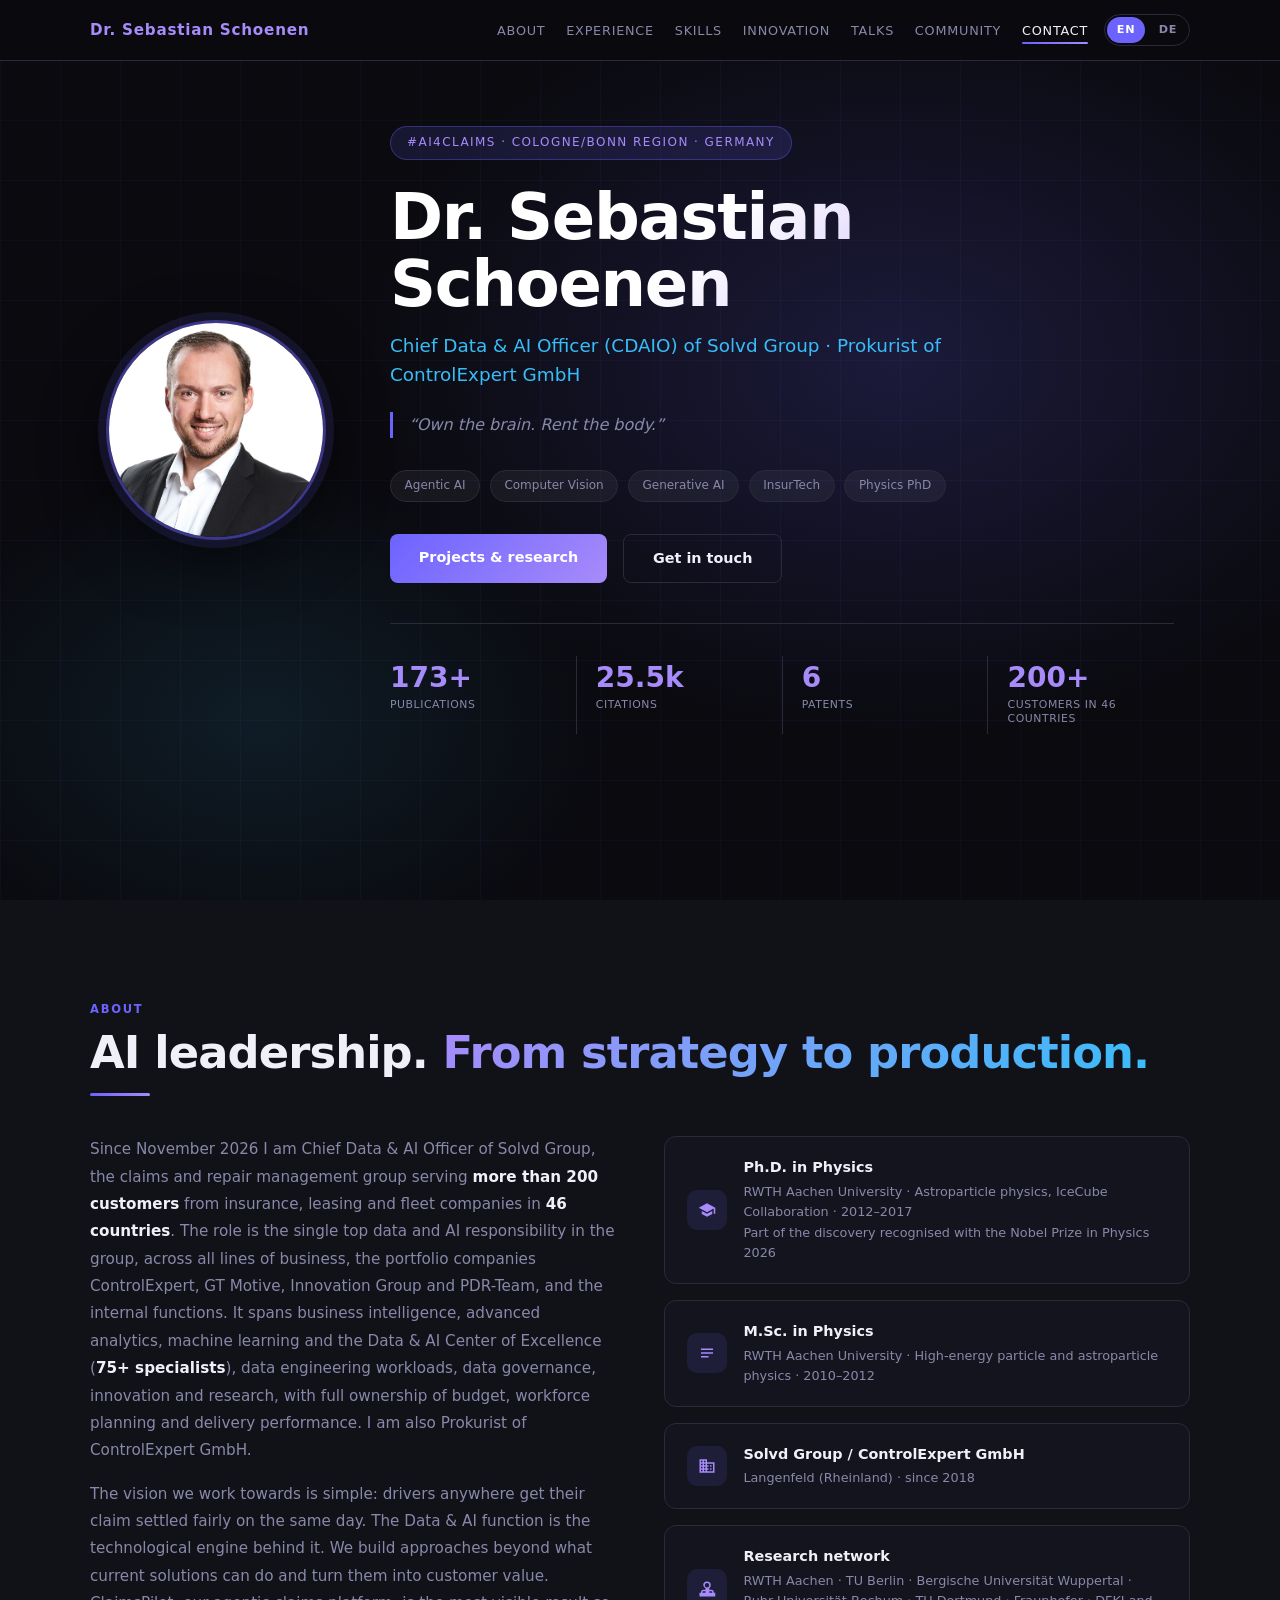
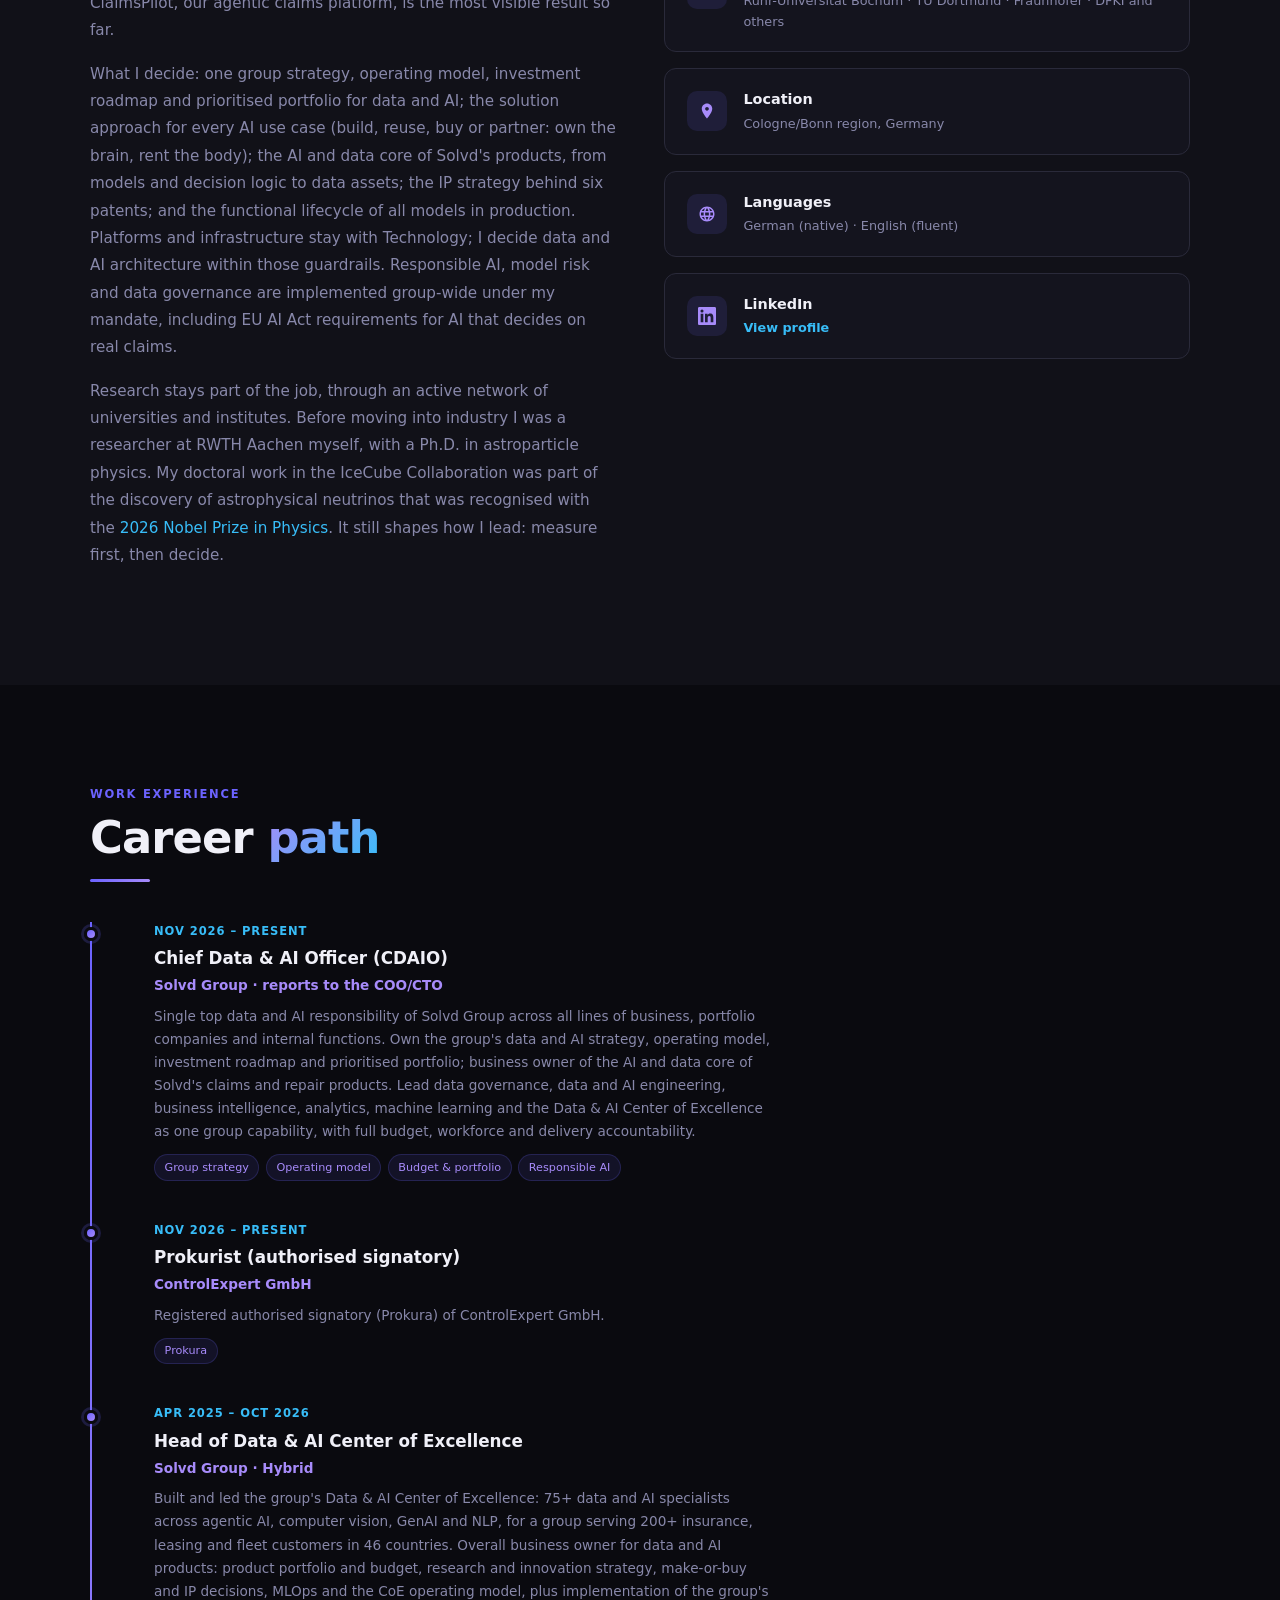
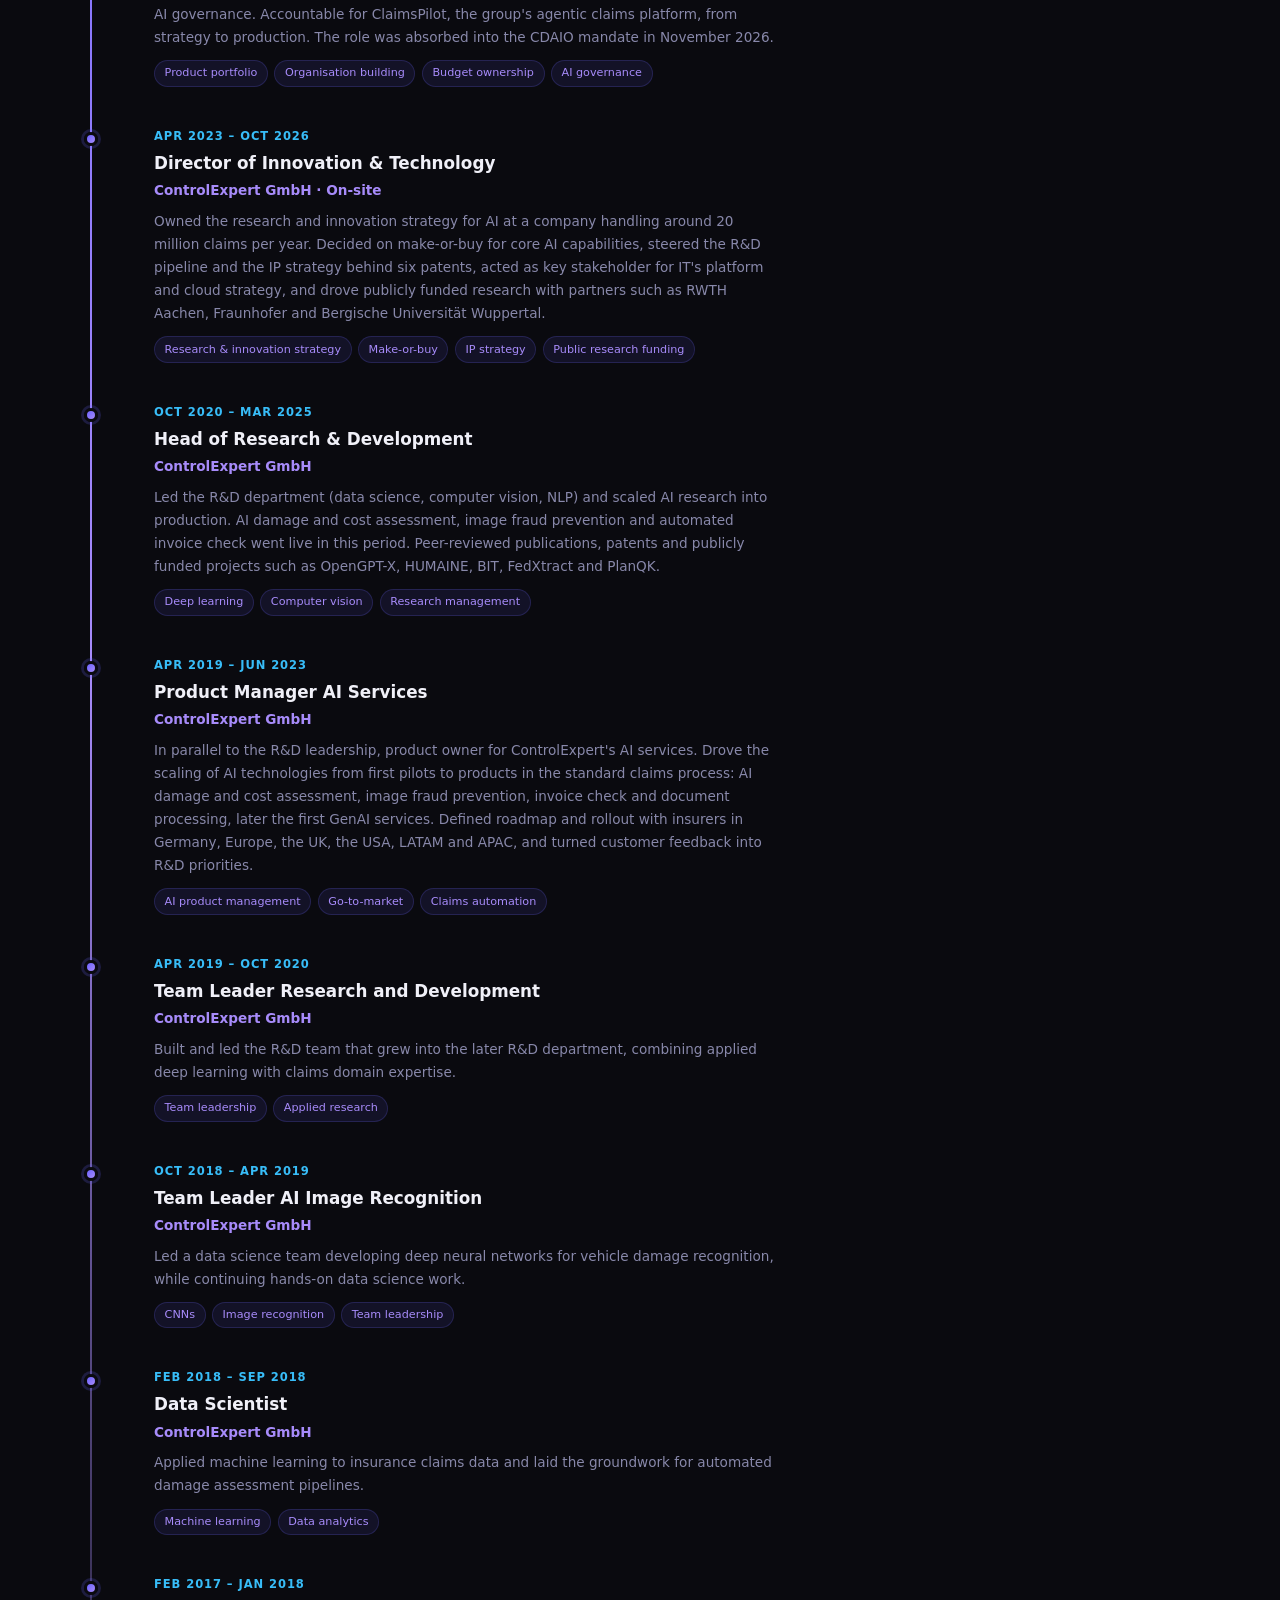
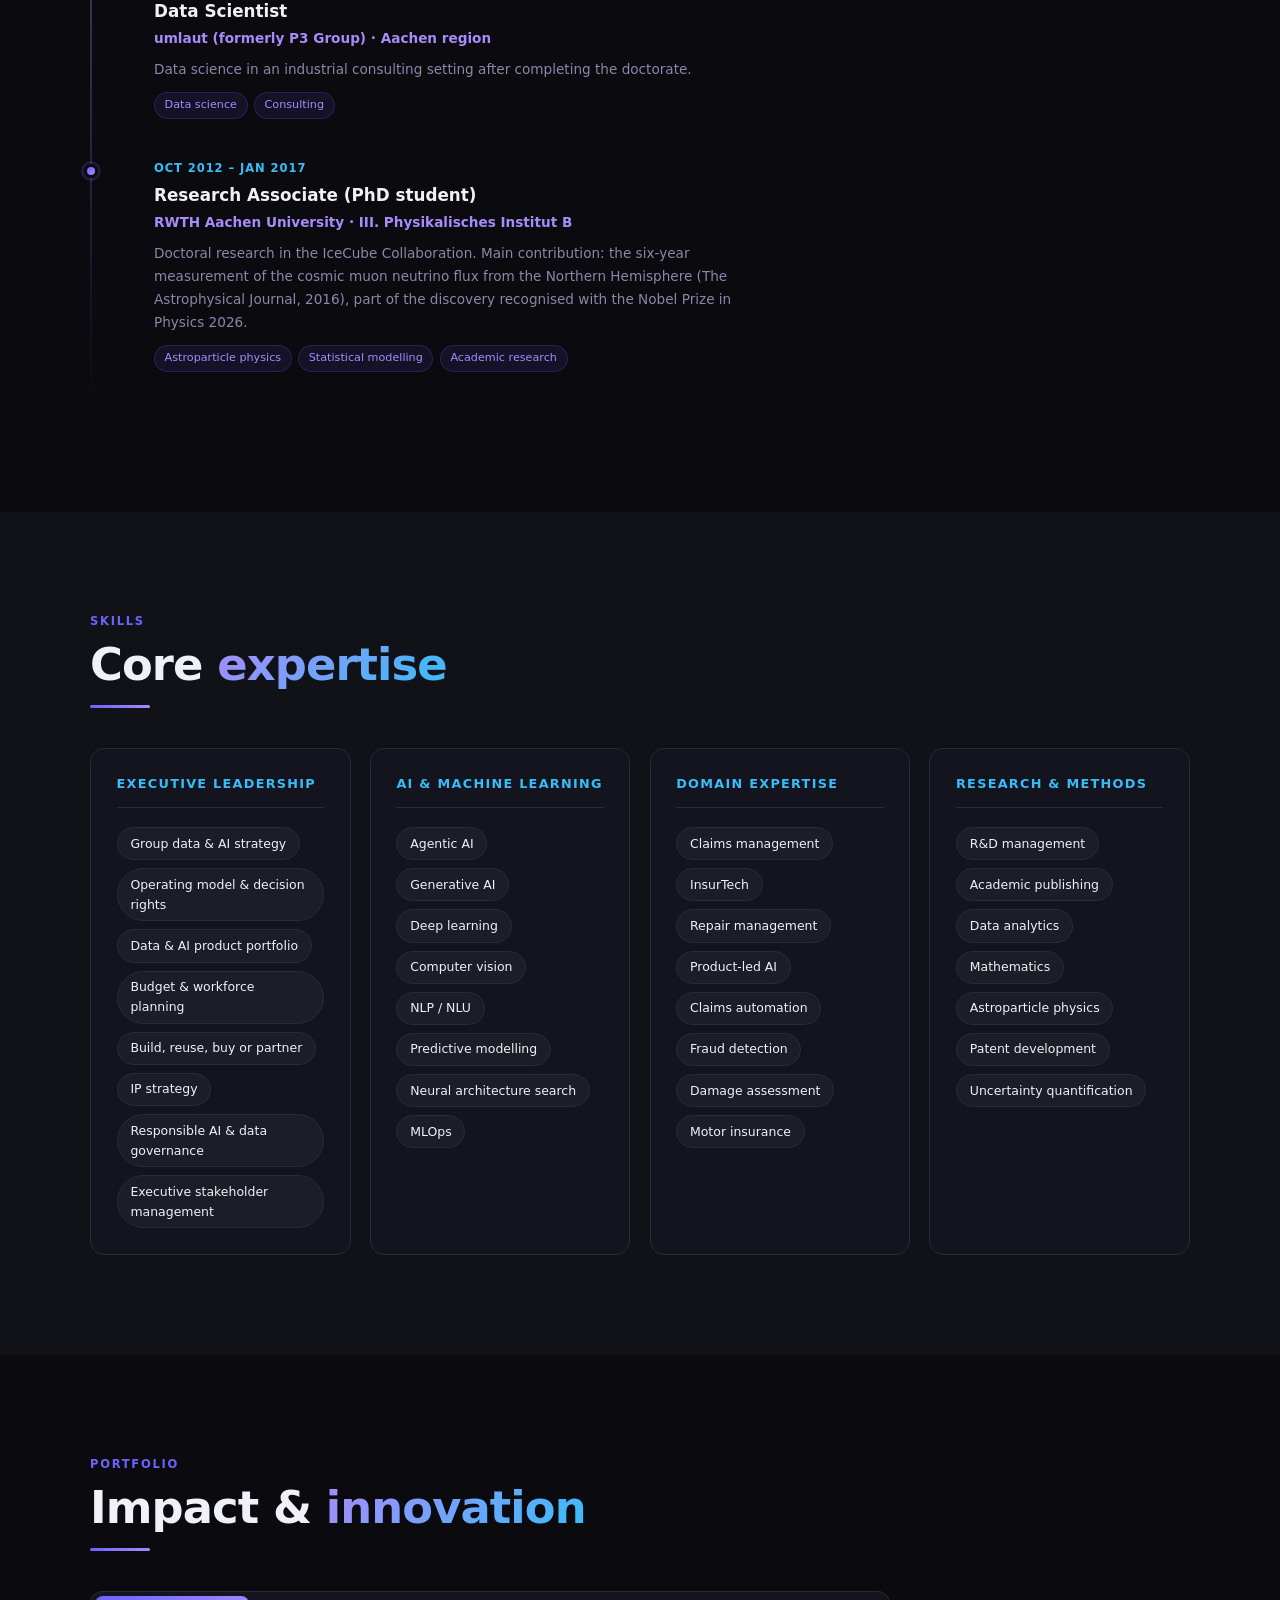
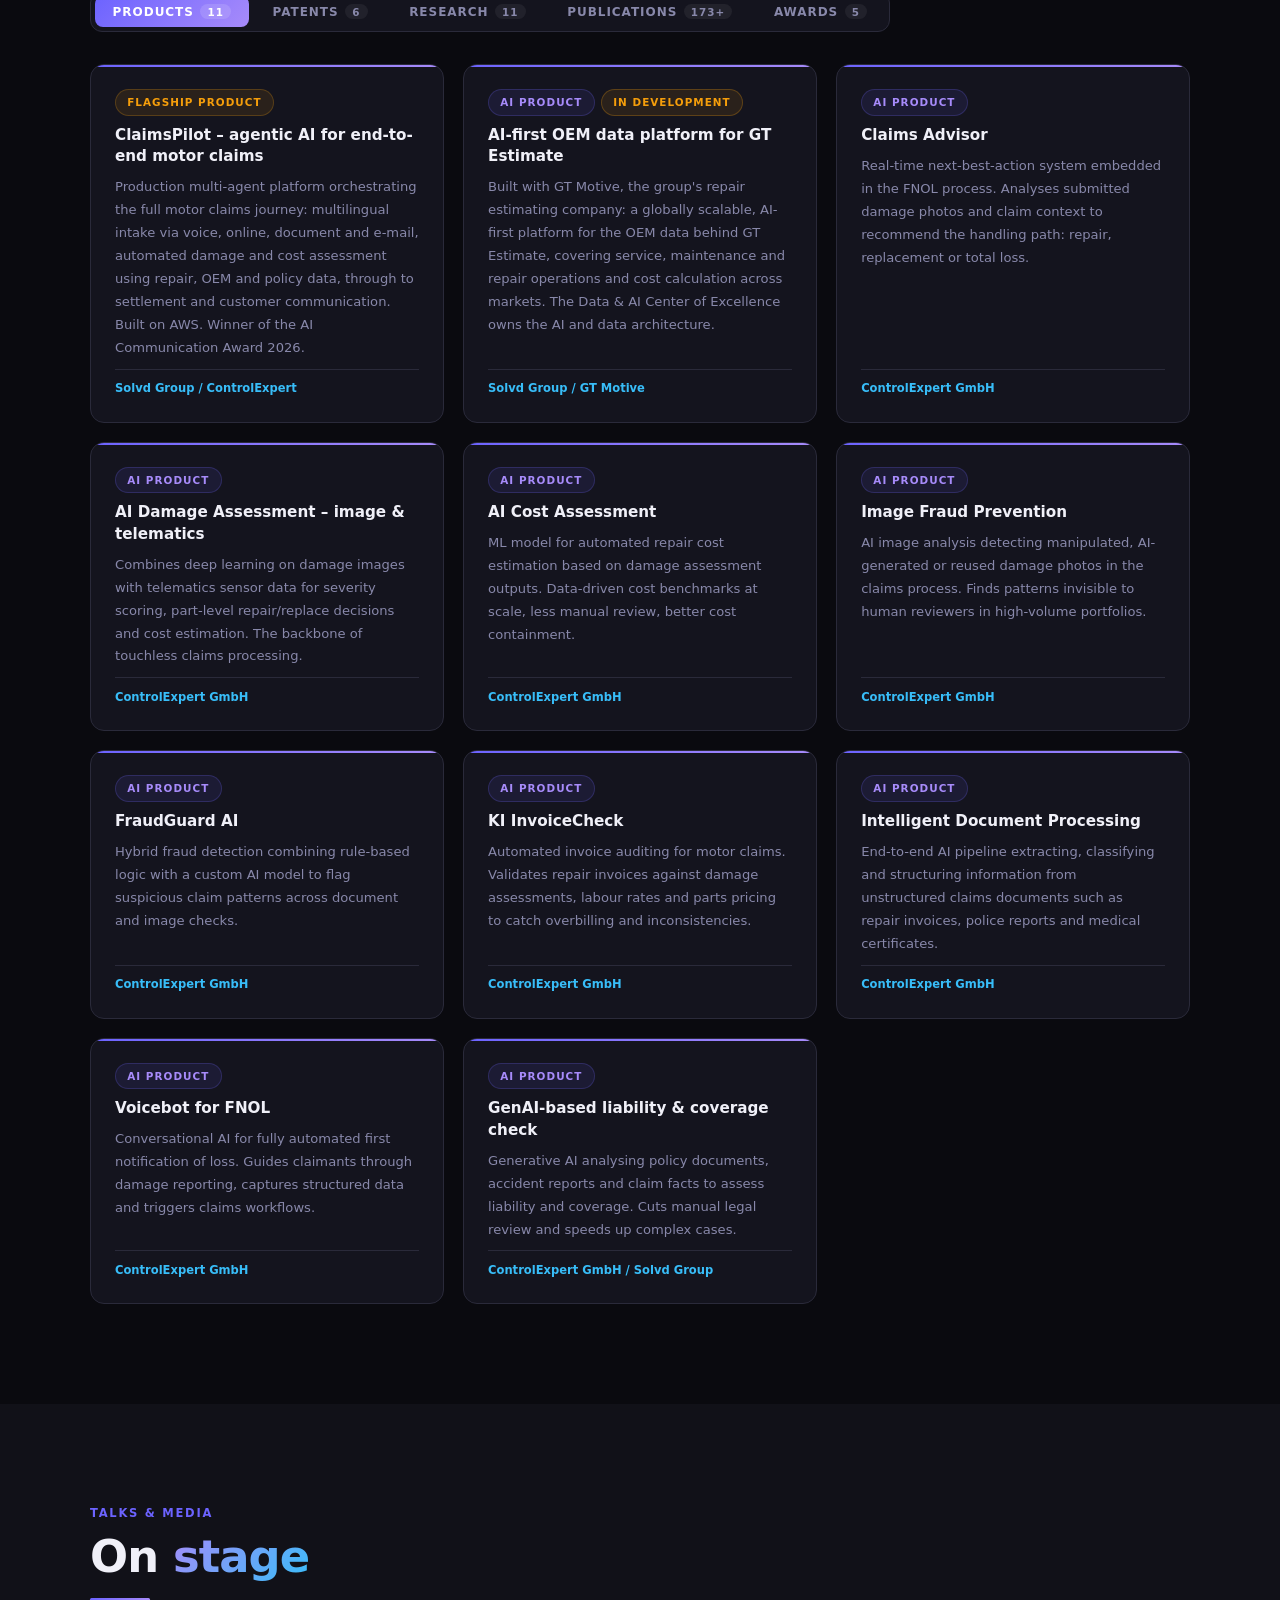
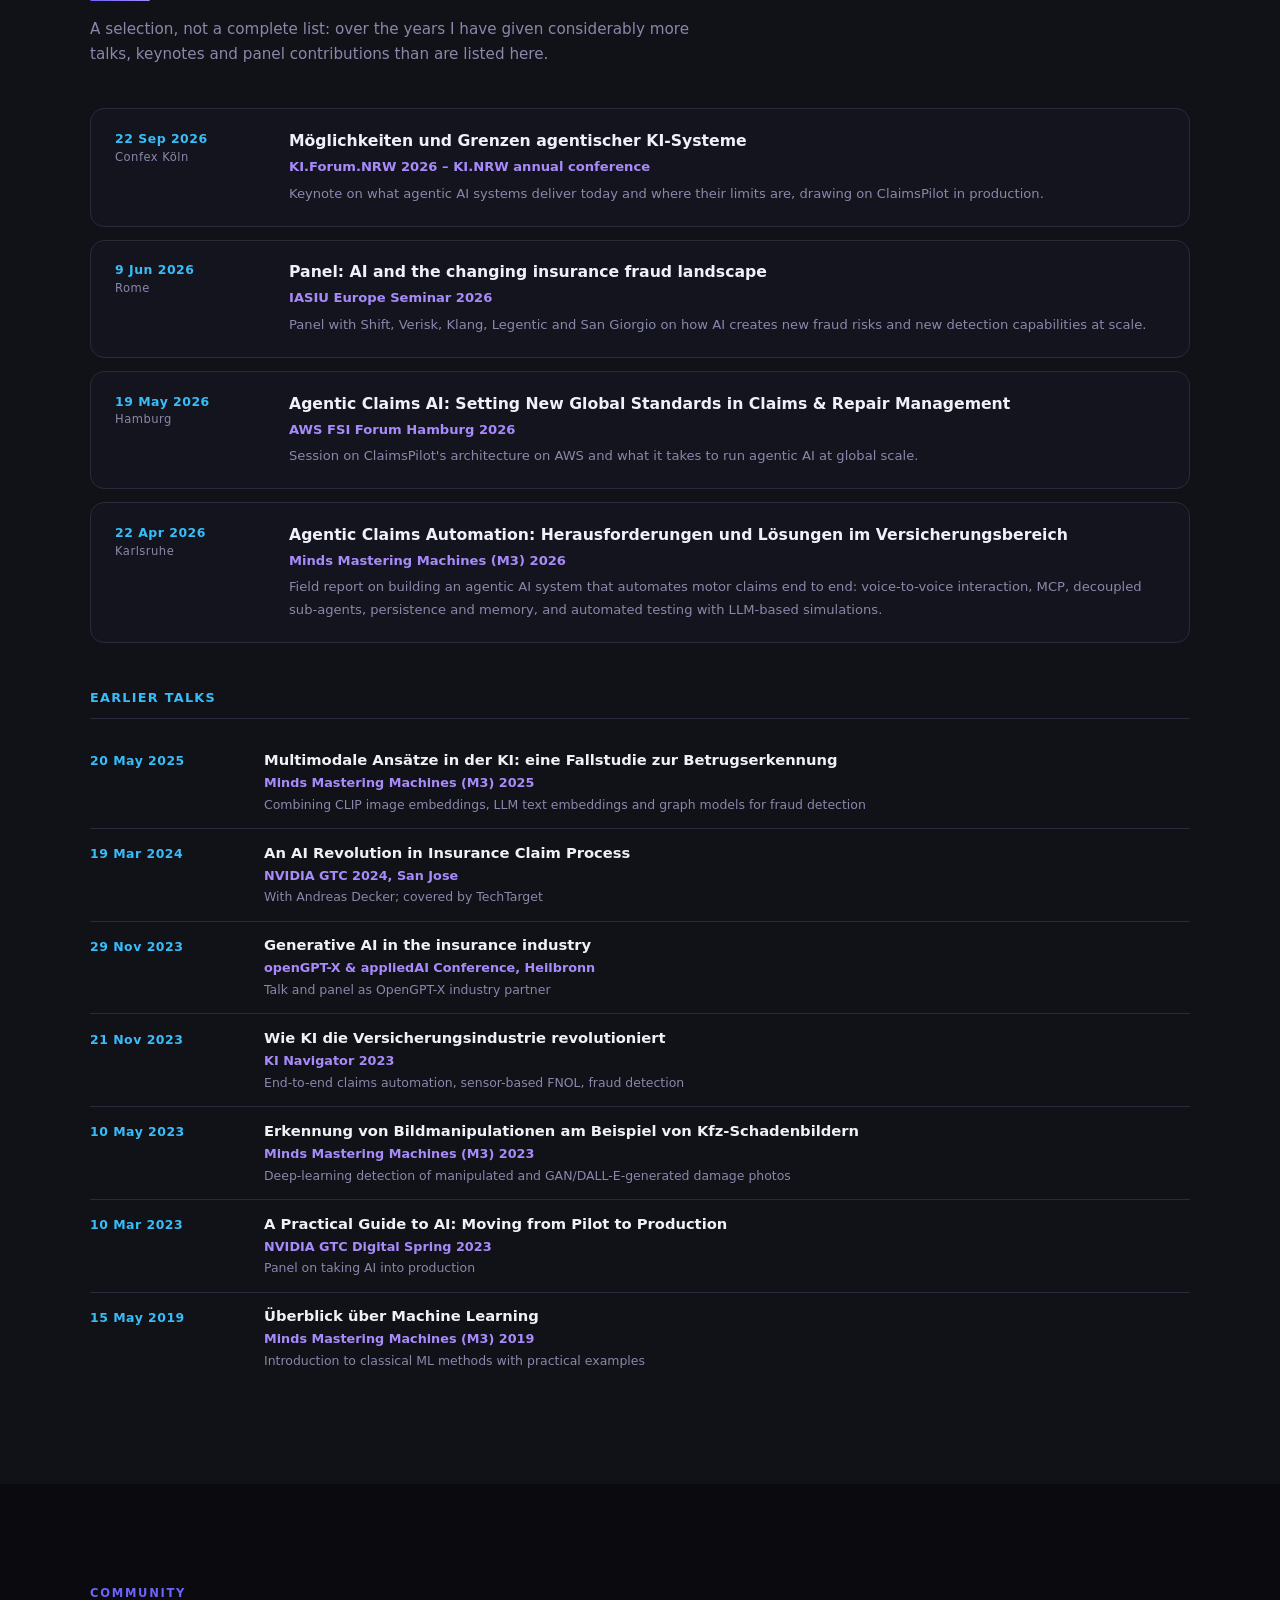
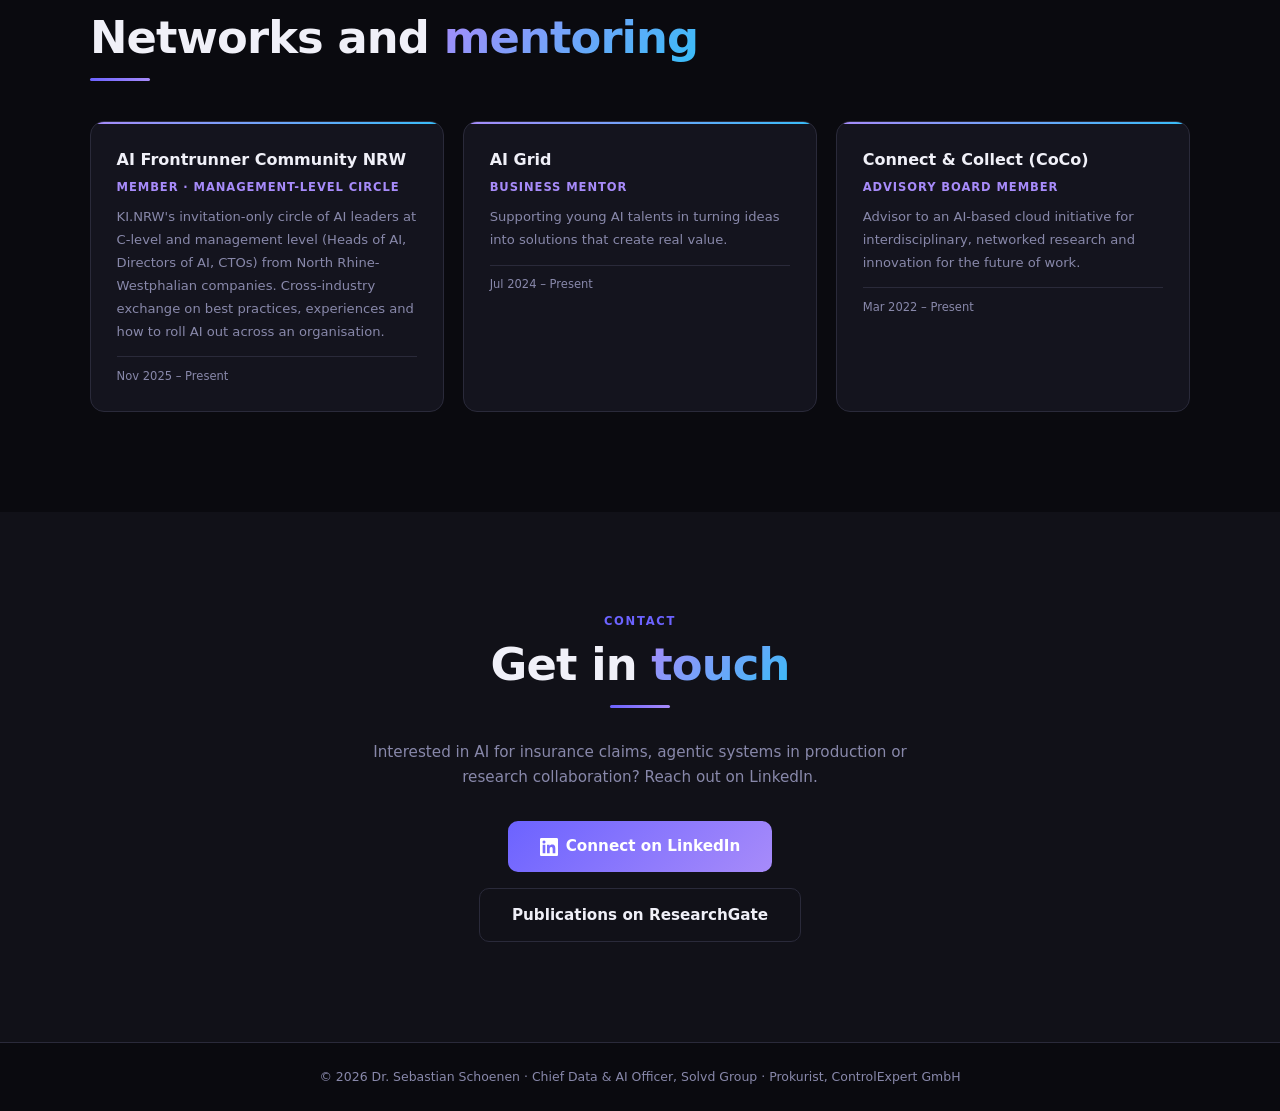
==== commit 4de1e501: "update CDAIO" ====
--- a/index.html
+++ b/index.html
@@ -37,7 +37,7 @@
 <link rel="stylesheet" href="style.css">
 <script type="application/ld+json">{"@context": "https://schema.org", "@type": "Person", "@id": "https://sebastianschoenen.github.io/#person", "name": "Sebastian Schoenen", "honorificPrefix": "Dr.", "givenName": "Sebastian", "familyName": "Schoenen", "alternateName": "Dr. Sebastian Schoenen", "url": "https://sebastianschoenen.github.io/", "image": "https://sebastianschoenen.github.io/SebastianSchoenen.jpg", "jobTitle": ["Chief Data & AI Officer", "Prokurist"], "worksFor": [{"@type": "Organization", "name": "Solvd Group", "url": "https://solvd.group/"}, {"@type": "Organization", "name": "ControlExpert GmbH", "url": "https://www.controlexpert.com/", "address": {"@type": "PostalAddress", "addressLocality": "Langenfeld (Rheinland)", "addressCountry": "DE"}}], "alumniOf": {"@type": "CollegeOrUniversity", "name": "RWTH Aachen University", "url": "https://www.rwth-aachen.de/"}, "hasCredential": {"@type": "EducationalOccupationalCredential", "credentialCategory": "degree", "name": "Ph.D. in Physics", "recognizedBy": {"@type": "CollegeOrUniversity", "name": "RWTH Aachen University"}}, "address": {"@type": "PostalAddress", "addressRegion": "North Rhine-Westphalia", "addressCountry": "DE"}, "nationality": {"@type": "Country", "name": "Germany"}, "memberOf": {"@type": "Organization", "name": "IceCube Collaboration", "url": "https://icecube.wisc.edu/"}, "knowsLanguage": ["de", "en"], "knowsAbout": ["Agentic AI", "Generative AI", "Computer Vision", "Deep Learning", "Machine Learning", "Insurance Claims Management", "Motor Insurance", "Fraud Detection", "Astroparticle Physics", "AI Governance"], "award": ["AI Communication Award 2026 – AI Strategy, Analytics & Agents in Communication (ClaimsPilot)", "KI Innovation Award 2024 – F.A.Z. Institut & KI Bundesverband", "Springorum Denkmünze – RWTH Aachen (2013)", "DFG Research Training Group scholarship – RWTH Aachen (2013)", "3rd place Talanx Insurance Hackathon (2018)"], "sameAs": ["https://www.linkedin.com/in/dr-sebastian-schoenen-b24898153/", "https://www.researchgate.net/profile/Sebastian-Schoenen"]}</script>
 <script type="application/ld+json">{"@context": "https://schema.org", "@type": "WebSite", "@id": "https://sebastianschoenen.github.io/#website", "url": "https://sebastianschoenen.github.io/", "name": "Dr. Sebastian Schoenen", "inLanguage": ["en", "de"], "about": {"@id": "https://sebastianschoenen.github.io/#person"}, "publisher": {"@id": "https://sebastianschoenen.github.io/#person"}}</script>
-<script type="application/ld+json">{"@context": "https://schema.org", "@type": "ProfilePage", "url": "https://sebastianschoenen.github.io/", "inLanguage": "en", "name": "Dr. Sebastian Schoenen – Chief Data & AI Officer, Solvd Group", "description": "Dr. Sebastian Schoenen, Chief Data & AI Officer of Solvd Group: group-wide data and AI strategy, operating model and AI products for claims and repair management. Physicist, 6 patents, 173+ papers.", "mainEntity": {"@id": "https://sebastianschoenen.github.io/#person"}, "dateModified": "2026-11-02", "isPartOf": {"@id": "https://sebastianschoenen.github.io/#website"}}</script>
+<script type="application/ld+json">{"@context": "https://schema.org", "@type": "ProfilePage", "url": "https://sebastianschoenen.github.io/", "inLanguage": "en", "name": "Dr. Sebastian Schoenen – Chief Data & AI Officer, Solvd Group", "description": "Dr. Sebastian Schoenen, Chief Data & AI Officer of Solvd Group: group-wide data and AI strategy, operating model and AI products for claims and repair management. Physicist, 6 patents, 173+ papers.", "mainEntity": {"@id": "https://sebastianschoenen.github.io/#person"}, "dateModified": "2026-11-03", "isPartOf": {"@id": "https://sebastianschoenen.github.io/#website"}}</script>
 </head>
 <body>
 
@@ -79,7 +79,7 @@
     <h2 class="sec-title">AI leadership. <span>From strategy to production.</span></h2>
     <div class="sec-line" aria-hidden="true"></div>
     <div class="about-grid">
-      <div class="about-text"><p>Since November 2026 I am Chief Data &amp; AI Officer of Solvd Group, the claims and repair management group serving <strong>more than 200 customers</strong> from insurance, leasing and fleet companies in <strong>46 countries</strong>. The role is the single top data and AI responsibility in the group, across all lines of business, the portfolio companies ControlExpert, GT Motive, Innovation Group and PDR-Team, and the internal functions. It spans business intelligence, advanced analytics, machine learning and the Data &amp; AI Center of Excellence (<strong>75+ specialists</strong>), data engineering workloads, data governance, innovation and research, with full ownership of budget, workforce planning and delivery performance. I am also Prokurist of ControlExpert GmbH.</p><p>The vision we work towards is simple: drivers anywhere get their claim settled fairly on the same day. The Data &amp; AI function is the technological engine behind it. We build approaches beyond what current solutions can do and turn them into customer value. ClaimsPilot, our agentic claims platform, is the most visible result so far.</p><p>What I decide: one group strategy, operating model, investment roadmap and prioritised portfolio for data and AI; the solution approach for every AI use case (build, reuse, buy or partner: own the brain, rent the body); the AI and data core of Solvd's products, from models and decision logic to data assets; the IP strategy behind six patents; and the functional lifecycle of all models in production. Platforms and infrastructure stay with Technology; I decide data and AI architecture within those guardrails and sit on the Solvd Group Architecture Board. Responsible AI, model risk and data governance are implemented group-wide under my mandate, including EU AI Act requirements for AI that decides on real claims.</p><p>Research stays part of the job, through an active network of universities and institutes. Before moving into industry I was a researcher at RWTH Aachen myself, with a Ph.D. in astroparticle physics. My doctoral work in the IceCube Collaboration was part of the discovery of astrophysical neutrinos that was recognised with the <a href="https://www.nobelprize.org/prizes/physics/2026/press-release/" target="_blank" rel="noopener">2026 Nobel Prize in Physics</a>. It still shapes how I lead: measure first, then decide.</p></div>
+      <div class="about-text"><p>Since November 2026 I am Chief Data &amp; AI Officer of Solvd Group, the claims and repair management group serving <strong>more than 200 customers</strong> from insurance, leasing and fleet companies in <strong>46 countries</strong>. The role is the single top data and AI responsibility in the group, across all lines of business, the portfolio companies ControlExpert, GT Motive, Innovation Group and PDR-Team, and the internal functions. It spans business intelligence, advanced analytics, machine learning and the Data &amp; AI Center of Excellence (<strong>75+ specialists</strong>), data engineering workloads, data governance, innovation and research, with full ownership of budget, workforce planning and delivery performance. I am also Prokurist of ControlExpert GmbH.</p><p>The vision we work towards is simple: drivers anywhere get their claim settled fairly on the same day. The Data &amp; AI function is the technological engine behind it. We build approaches beyond what current solutions can do and turn them into customer value. ClaimsPilot, our agentic claims platform, is the most visible result so far.</p><p>What I decide: one group strategy, operating model, investment roadmap and prioritised portfolio for data and AI; the solution approach for every AI use case (build, reuse, buy or partner: own the brain, rent the body); the AI and data core of Solvd's products, from models and decision logic to data assets; the IP strategy behind six patents; and the functional lifecycle of all models in production. Platforms and infrastructure stay with Technology; I decide data and AI architecture within those guardrails. Responsible AI, model risk and data governance are implemented group-wide under my mandate, including EU AI Act requirements for AI that decides on real claims.</p><p>Research stays part of the job, through an active network of universities and institutes. Before moving into industry I was a researcher at RWTH Aachen myself, with a Ph.D. in astroparticle physics. My doctoral work in the IceCube Collaboration was part of the discovery of astrophysical neutrinos that was recognised with the <a href="https://www.nobelprize.org/prizes/physics/2026/press-release/" target="_blank" rel="noopener">2026 Nobel Prize in Physics</a>. It still shapes how I lead: measure first, then decide.</p></div>
       <div class="about-cards"><div class="info-card reveal"><div class="info-icon"><svg viewBox="0 0 24 24" aria-hidden="true"><path d="M12 3L1 9l11 6 9-4.91V17h2V9L12 3zM5 13.18v4L12 21l7-3.82v-4L12 17l-7-3.82z"/></svg></div><div><h3>Ph.D. in Physics</h3><p>RWTH Aachen University · Astroparticle physics, IceCube Collaboration · 2012–2017<br>Part of the discovery recognised with the Nobel Prize in Physics 2026</p></div></div><div class="info-card reveal"><div class="info-icon"><svg viewBox="0 0 24 24" aria-hidden="true"><path d="M4 6h16v2H4zm0 5h16v2H4zm0 5h10v2H4z"/></svg></div><div><h3>M.Sc. in Physics</h3><p>RWTH Aachen University · High-energy particle and astroparticle physics · 2010–2012</p></div></div><div class="info-card reveal"><div class="info-icon"><svg viewBox="0 0 24 24" aria-hidden="true"><path d="M12 7V3H2v18h20V7H12zM6 19H4v-2h2v2zm0-4H4v-2h2v2zm0-4H4V9h2v2zm0-4H4V5h2v2zm4 12H8v-2h2v2zm0-4H8v-2h2v2zm0-4H8V9h2v2zm0-4H8V5h2v2zm10 12h-8v-2h2v-2h-2v-2h2v-2h-2V9h8v10zm-2-8h-2v2h2v-2zm0 4h-2v2h2v-2z"/></svg></div><div><h3>Solvd Group / ControlExpert GmbH</h3><p>Langenfeld (Rheinland) · since 2018</p></div></div><div class="info-card reveal"><div class="info-icon"><svg viewBox="0 0 24 24" aria-hidden="true"><path d="M12 2a5 5 0 015 5c0 1.6-.8 3-2 3.9V13h3a3 3 0 013 3v1h2v5h-6v-5h2v-1a1 1 0 00-1-1h-3v2h2v5H8v-5h2v-2H7a1 1 0 00-1 1v1h2v5H2v-5h2v-1a3 3 0 013-3h3v-2.1A5 5 0 017 7a5 5 0 015-5zm0 2a3 3 0 100 6 3 3 0 000-6z"/></svg></div><div><h3>Research network</h3><p>RWTH Aachen · TU Berlin · Bergische Universität Wuppertal · Ruhr-Universität Bochum · TU Dortmund · Fraunhofer · DFKI and others</p></div></div><div class="info-card reveal"><div class="info-icon"><svg viewBox="0 0 24 24" aria-hidden="true"><path d="M12 2C8.13 2 5 5.13 5 9c0 5.25 7 13 7 13s7-7.75 7-13c0-3.87-3.13-7-7-7zm0 9.5c-1.38 0-2.5-1.12-2.5-2.5s1.12-2.5 2.5-2.5 2.5 1.12 2.5 2.5-1.12 2.5-2.5 2.5z"/></svg></div><div><h3>Location</h3><p>Cologne/Bonn region, Germany</p></div></div><div class="info-card reveal"><div class="info-icon"><svg viewBox="0 0 24 24" aria-hidden="true"><path d="M11.99 2C6.47 2 2 6.48 2 12s4.47 10 9.99 10C17.52 22 22 17.52 22 12S17.52 2 11.99 2zm6.93 6h-2.95c-.32-1.25-.78-2.45-1.38-3.56 1.84.63 3.37 1.91 4.33 3.56zM12 4.04c.83 1.2 1.48 2.53 1.91 3.96h-3.82c.43-1.43 1.08-2.76 1.91-3.96zM4.26 14C4.1 13.36 4 12.69 4 12s.1-1.36.26-2h3.38c-.08.66-.14 1.32-.14 2s.06 1.34.14 2H4.26zm.82 2h2.95c.32 1.25.78 2.45 1.38 3.56-1.84-.63-3.37-1.9-4.33-3.56zm2.95-8H5.08c.96-1.66 2.49-2.93 4.33-3.56C8.81 5.55 8.35 6.75 8.03 8zM12 19.96c-.83-1.2-1.48-2.53-1.91-3.96h3.82c-.43 1.43-1.08 2.76-1.91 3.96zM14.34 14H9.66c-.09-.66-.16-1.32-.16-2s.07-1.35.16-2h4.68c.09.65.16 1.32.16 2s-.07 1.34-.16 2zm.25 5.56c.6-1.11 1.06-2.31 1.38-3.56h2.95c-.96 1.65-2.49 2.93-4.33 3.56zM16.36 14c.08-.66.14-1.32.14-2s-.06-1.34-.14-2h3.38c.16.64.26 1.31.26 2s-.1 1.36-.26 2h-3.38z"/></svg></div><div><h3>Languages</h3><p>German (native) · English (fluent)</p></div></div><div class="info-card reveal"><div class="info-icon"><svg viewBox="0 0 24 24" aria-hidden="true"><path d="M20.447 20.452h-3.554v-5.569c0-1.328-.027-3.037-1.852-3.037-1.853 0-2.136 1.445-2.136 2.939v5.667H9.351V9h3.414v1.561h.046c.477-.9 1.637-1.85 3.37-1.85 3.601 0 4.267 2.37 4.267 5.455v6.286zM5.337 7.433a2.062 2.062 0 01-2.063-2.065 2.064 2.064 0 112.063 2.065zm1.782 13.019H3.555V9h3.564v11.452zM22.225 0H1.771C.792 0 0 .774 0 1.729v20.542C0 23.227.792 24 1.771 24h20.451C23.2 24 24 23.227 24 22.271V1.729C24 .774 23.2 0 22.222 0h.003z"/></svg></div><div><h3>LinkedIn</h3><p><a href="https://www.linkedin.com/in/dr-sebastian-schoenen-b24898153/" target="_blank" rel="noopener">View profile</a></p></div></div></div>
     </div>
   </div>
@@ -90,7 +90,7 @@
     <div class="sec-label">Work experience</div>
     <h2 class="sec-title">Career <span>path</span></h2>
     <div class="sec-line" aria-hidden="true"></div>
-    <ol class="timeline"><li class="t-item reveal"><div class="t-dot" aria-hidden="true"></div><div class="t-period">Nov 2026 – Present</div><h3 class="t-role">Chief Data &amp; AI Officer (CDAIO)</h3><div class="t-company">Solvd Group · reports to the COO/CTO</div><p class="t-desc">Single top data and AI responsibility of Solvd Group across all lines of business, portfolio companies and internal functions. Own the group's data and AI strategy, operating model, investment roadmap and prioritised portfolio; business owner of the AI and data core of Solvd's claims and repair products. Lead data governance, data and AI engineering, business intelligence, analytics, machine learning and the Data &amp; AI Center of Excellence as one group capability, with full budget, workforce and delivery accountability. Standing member of the Solvd Group Architecture Board for data and AI. Represent Solvd Group towards the Allianz Partners Data &amp; AI organisation.</p><ul class="t-tags"><li class="t-tag">Group strategy</li><li class="t-tag">Operating model</li><li class="t-tag">Budget &amp; portfolio</li><li class="t-tag">Responsible AI</li><li class="t-tag">Architecture Board</li></ul></li><li class="t-item reveal"><div class="t-dot" aria-hidden="true"></div><div class="t-period">Nov 2026 – Present</div><h3 class="t-role">Prokurist (authorised signatory)</h3><div class="t-company">ControlExpert GmbH</div><p class="t-desc">Registered authorised signatory (Prokura) of ControlExpert GmbH, the group's largest operating company.</p><ul class="t-tags"><li class="t-tag">Prokura</li></ul></li><li class="t-item reveal"><div class="t-dot" aria-hidden="true"></div><div class="t-period">Apr 2025 – Oct 2026</div><h3 class="t-role">Head of Data &amp; AI Center of Excellence</h3><div class="t-company">Solvd Group · Hybrid</div><p class="t-desc">Built and led the group's Data &amp; AI Center of Excellence: 75+ data and AI specialists across agentic AI, computer vision, GenAI and NLP, for a group serving 200+ insurance, leasing and fleet customers in 46 countries. Overall business owner for data and AI products: product portfolio and budget, research and innovation strategy, make-or-buy and IP decisions, MLOps and the CoE operating model, plus implementation of the group's AI governance. Accountable for ClaimsPilot, the group's agentic claims platform, from strategy to production. The role was absorbed into the CDAIO mandate in November 2026.</p><ul class="t-tags"><li class="t-tag">Product portfolio</li><li class="t-tag">Organisation building</li><li class="t-tag">Budget ownership</li><li class="t-tag">AI governance</li></ul></li><li class="t-item reveal"><div class="t-dot" aria-hidden="true"></div><div class="t-period">Apr 2023 – Oct 2026</div><h3 class="t-role">Director of Innovation &amp; Technology</h3><div class="t-company">ControlExpert GmbH · On-site</div><p class="t-desc">Owned the research and innovation strategy for AI at a company handling around 20 million claims per year. Decided on make-or-buy for core AI capabilities, steered the R&amp;D pipeline and the IP strategy behind six patents, acted as key stakeholder for IT's platform and cloud strategy, and drove publicly funded research with partners such as RWTH Aachen, Fraunhofer and Bergische Universität Wuppertal.</p><ul class="t-tags"><li class="t-tag">Research &amp; innovation strategy</li><li class="t-tag">Make-or-buy</li><li class="t-tag">IP strategy</li><li class="t-tag">Public research funding</li></ul></li><li class="t-item reveal"><div class="t-dot" aria-hidden="true"></div><div class="t-period">Oct 2020 – Mar 2025</div><h3 class="t-role">Head of Research &amp; Development</h3><div class="t-company">ControlExpert GmbH</div><p class="t-desc">Led the R&amp;D department (data science, computer vision, NLP) and scaled AI research into production. AI damage and cost assessment, image fraud prevention and automated invoice check went live in this period. Peer-reviewed publications, patents and publicly funded projects such as OpenGPT-X, HUMAINE, BIT, FedXtract and PlanQK.</p><ul class="t-tags"><li class="t-tag">Deep learning</li><li class="t-tag">Computer vision</li><li class="t-tag">Research management</li></ul></li><li class="t-item reveal"><div class="t-dot" aria-hidden="true"></div><div class="t-period">Apr 2019 – Jun 2023</div><h3 class="t-role">Product Manager AI Services</h3><div class="t-company">ControlExpert GmbH</div><p class="t-desc">In parallel to the R&amp;D leadership, product owner for ControlExpert's AI services. Drove the scaling of AI technologies from first pilots to products in the standard claims process: AI damage and cost assessment, image fraud prevention, invoice check and document processing, later the first GenAI services. Defined roadmap and rollout with insurers in Germany, Europe, the UK, the USA, LATAM and APAC, and turned customer feedback into R&amp;D priorities.</p><ul class="t-tags"><li class="t-tag">AI product management</li><li class="t-tag">Go-to-market</li><li class="t-tag">Claims automation</li></ul></li><li class="t-item reveal"><div class="t-dot" aria-hidden="true"></div><div class="t-period">Apr 2019 – Oct 2020</div><h3 class="t-role">Team Leader Research and Development</h3><div class="t-company">ControlExpert GmbH</div><p class="t-desc">Built and led the R&amp;D team that grew into the later R&amp;D department, combining applied deep learning with claims domain expertise.</p><ul class="t-tags"><li class="t-tag">Team leadership</li><li class="t-tag">Applied research</li></ul></li><li class="t-item reveal"><div class="t-dot" aria-hidden="true"></div><div class="t-period">Oct 2018 – Apr 2019</div><h3 class="t-role">Team Leader AI Image Recognition</h3><div class="t-company">ControlExpert GmbH</div><p class="t-desc">Led a data science team developing deep neural networks for vehicle damage recognition, while continuing hands-on data science work.</p><ul class="t-tags"><li class="t-tag">CNNs</li><li class="t-tag">Image recognition</li><li class="t-tag">Team leadership</li></ul></li><li class="t-item reveal"><div class="t-dot" aria-hidden="true"></div><div class="t-period">Feb 2018 – Sep 2018</div><h3 class="t-role">Data Scientist</h3><div class="t-company">ControlExpert GmbH</div><p class="t-desc">Applied machine learning to insurance claims data and laid the groundwork for automated damage assessment pipelines.</p><ul class="t-tags"><li class="t-tag">Machine learning</li><li class="t-tag">Data analytics</li></ul></li><li class="t-item reveal"><div class="t-dot" aria-hidden="true"></div><div class="t-period">Feb 2017 – Jan 2018</div><h3 class="t-role">Data Scientist</h3><div class="t-company">umlaut (formerly P3 Group) · Aachen region</div><p class="t-desc">Data science in an industrial consulting setting after completing the doctorate.</p><ul class="t-tags"><li class="t-tag">Data science</li><li class="t-tag">Consulting</li></ul></li><li class="t-item reveal"><div class="t-dot" aria-hidden="true"></div><div class="t-period">Oct 2012 – Jan 2017</div><h3 class="t-role">Research Associate (PhD student)</h3><div class="t-company">RWTH Aachen University · III. Physikalisches Institut B</div><p class="t-desc">Doctoral research in the IceCube Collaboration. Main contribution: the six-year measurement of the cosmic muon neutrino flux from the Northern Hemisphere (The Astrophysical Journal, 2016), part of the discovery recognised with the Nobel Prize in Physics 2026.</p><ul class="t-tags"><li class="t-tag">Astroparticle physics</li><li class="t-tag">Statistical modelling</li><li class="t-tag">Academic research</li></ul></li></ol>
+    <ol class="timeline"><li class="t-item reveal"><div class="t-dot" aria-hidden="true"></div><div class="t-period">Nov 2026 – Present</div><h3 class="t-role">Chief Data &amp; AI Officer (CDAIO)</h3><div class="t-company">Solvd Group · reports to the COO/CTO</div><p class="t-desc">Single top data and AI responsibility of Solvd Group across all lines of business, portfolio companies and internal functions. Own the group's data and AI strategy, operating model, investment roadmap and prioritised portfolio; business owner of the AI and data core of Solvd's claims and repair products. Lead data governance, data and AI engineering, business intelligence, analytics, machine learning and the Data &amp; AI Center of Excellence as one group capability, with full budget, workforce and delivery accountability.</p><ul class="t-tags"><li class="t-tag">Group strategy</li><li class="t-tag">Operating model</li><li class="t-tag">Budget &amp; portfolio</li><li class="t-tag">Responsible AI</li></ul></li><li class="t-item reveal"><div class="t-dot" aria-hidden="true"></div><div class="t-period">Nov 2026 – Present</div><h3 class="t-role">Prokurist (authorised signatory)</h3><div class="t-company">ControlExpert GmbH</div><p class="t-desc">Registered authorised signatory (Prokura) of ControlExpert GmbH.</p><ul class="t-tags"><li class="t-tag">Prokura</li></ul></li><li class="t-item reveal"><div class="t-dot" aria-hidden="true"></div><div class="t-period">Apr 2025 – Oct 2026</div><h3 class="t-role">Head of Data &amp; AI Center of Excellence</h3><div class="t-company">Solvd Group · Hybrid</div><p class="t-desc">Built and led the group's Data &amp; AI Center of Excellence: 75+ data and AI specialists across agentic AI, computer vision, GenAI and NLP, for a group serving 200+ insurance, leasing and fleet customers in 46 countries. Overall business owner for data and AI products: product portfolio and budget, research and innovation strategy, make-or-buy and IP decisions, MLOps and the CoE operating model, plus implementation of the group's AI governance. Accountable for ClaimsPilot, the group's agentic claims platform, from strategy to production. The role was absorbed into the CDAIO mandate in November 2026.</p><ul class="t-tags"><li class="t-tag">Product portfolio</li><li class="t-tag">Organisation building</li><li class="t-tag">Budget ownership</li><li class="t-tag">AI governance</li></ul></li><li class="t-item reveal"><div class="t-dot" aria-hidden="true"></div><div class="t-period">Apr 2023 – Oct 2026</div><h3 class="t-role">Director of Innovation &amp; Technology</h3><div class="t-company">ControlExpert GmbH · On-site</div><p class="t-desc">Owned the research and innovation strategy for AI at a company handling around 20 million claims per year. Decided on make-or-buy for core AI capabilities, steered the R&amp;D pipeline and the IP strategy behind six patents, acted as key stakeholder for IT's platform and cloud strategy, and drove publicly funded research with partners such as RWTH Aachen, Fraunhofer and Bergische Universität Wuppertal.</p><ul class="t-tags"><li class="t-tag">Research &amp; innovation strategy</li><li class="t-tag">Make-or-buy</li><li class="t-tag">IP strategy</li><li class="t-tag">Public research funding</li></ul></li><li class="t-item reveal"><div class="t-dot" aria-hidden="true"></div><div class="t-period">Oct 2020 – Mar 2025</div><h3 class="t-role">Head of Research &amp; Development</h3><div class="t-company">ControlExpert GmbH</div><p class="t-desc">Led the R&amp;D department (data science, computer vision, NLP) and scaled AI research into production. AI damage and cost assessment, image fraud prevention and automated invoice check went live in this period. Peer-reviewed publications, patents and publicly funded projects such as OpenGPT-X, HUMAINE, BIT, FedXtract and PlanQK.</p><ul class="t-tags"><li class="t-tag">Deep learning</li><li class="t-tag">Computer vision</li><li class="t-tag">Research management</li></ul></li><li class="t-item reveal"><div class="t-dot" aria-hidden="true"></div><div class="t-period">Apr 2019 – Jun 2023</div><h3 class="t-role">Product Manager AI Services</h3><div class="t-company">ControlExpert GmbH</div><p class="t-desc">In parallel to the R&amp;D leadership, product owner for ControlExpert's AI services. Drove the scaling of AI technologies from first pilots to products in the standard claims process: AI damage and cost assessment, image fraud prevention, invoice check and document processing, later the first GenAI services. Defined roadmap and rollout with insurers in Germany, Europe, the UK, the USA, LATAM and APAC, and turned customer feedback into R&amp;D priorities.</p><ul class="t-tags"><li class="t-tag">AI product management</li><li class="t-tag">Go-to-market</li><li class="t-tag">Claims automation</li></ul></li><li class="t-item reveal"><div class="t-dot" aria-hidden="true"></div><div class="t-period">Apr 2019 – Oct 2020</div><h3 class="t-role">Team Leader Research and Development</h3><div class="t-company">ControlExpert GmbH</div><p class="t-desc">Built and led the R&amp;D team that grew into the later R&amp;D department, combining applied deep learning with claims domain expertise.</p><ul class="t-tags"><li class="t-tag">Team leadership</li><li class="t-tag">Applied research</li></ul></li><li class="t-item reveal"><div class="t-dot" aria-hidden="true"></div><div class="t-period">Oct 2018 – Apr 2019</div><h3 class="t-role">Team Leader AI Image Recognition</h3><div class="t-company">ControlExpert GmbH</div><p class="t-desc">Led a data science team developing deep neural networks for vehicle damage recognition, while continuing hands-on data science work.</p><ul class="t-tags"><li class="t-tag">CNNs</li><li class="t-tag">Image recognition</li><li class="t-tag">Team leadership</li></ul></li><li class="t-item reveal"><div class="t-dot" aria-hidden="true"></div><div class="t-period">Feb 2018 – Sep 2018</div><h3 class="t-role">Data Scientist</h3><div class="t-company">ControlExpert GmbH</div><p class="t-desc">Applied machine learning to insurance claims data and laid the groundwork for automated damage assessment pipelines.</p><ul class="t-tags"><li class="t-tag">Machine learning</li><li class="t-tag">Data analytics</li></ul></li><li class="t-item reveal"><div class="t-dot" aria-hidden="true"></div><div class="t-period">Feb 2017 – Jan 2018</div><h3 class="t-role">Data Scientist</h3><div class="t-company">umlaut (formerly P3 Group) · Aachen region</div><p class="t-desc">Data science in an industrial consulting setting after completing the doctorate.</p><ul class="t-tags"><li class="t-tag">Data science</li><li class="t-tag">Consulting</li></ul></li><li class="t-item reveal"><div class="t-dot" aria-hidden="true"></div><div class="t-period">Oct 2012 – Jan 2017</div><h3 class="t-role">Research Associate (PhD student)</h3><div class="t-company">RWTH Aachen University · III. Physikalisches Institut B</div><p class="t-desc">Doctoral research in the IceCube Collaboration. Main contribution: the six-year measurement of the cosmic muon neutrino flux from the Northern Hemisphere (The Astrophysical Journal, 2016), part of the discovery recognised with the Nobel Prize in Physics 2026.</p><ul class="t-tags"><li class="t-tag">Astroparticle physics</li><li class="t-tag">Statistical modelling</li><li class="t-tag">Academic research</li></ul></li></ol>
   </div>
 </section>
 
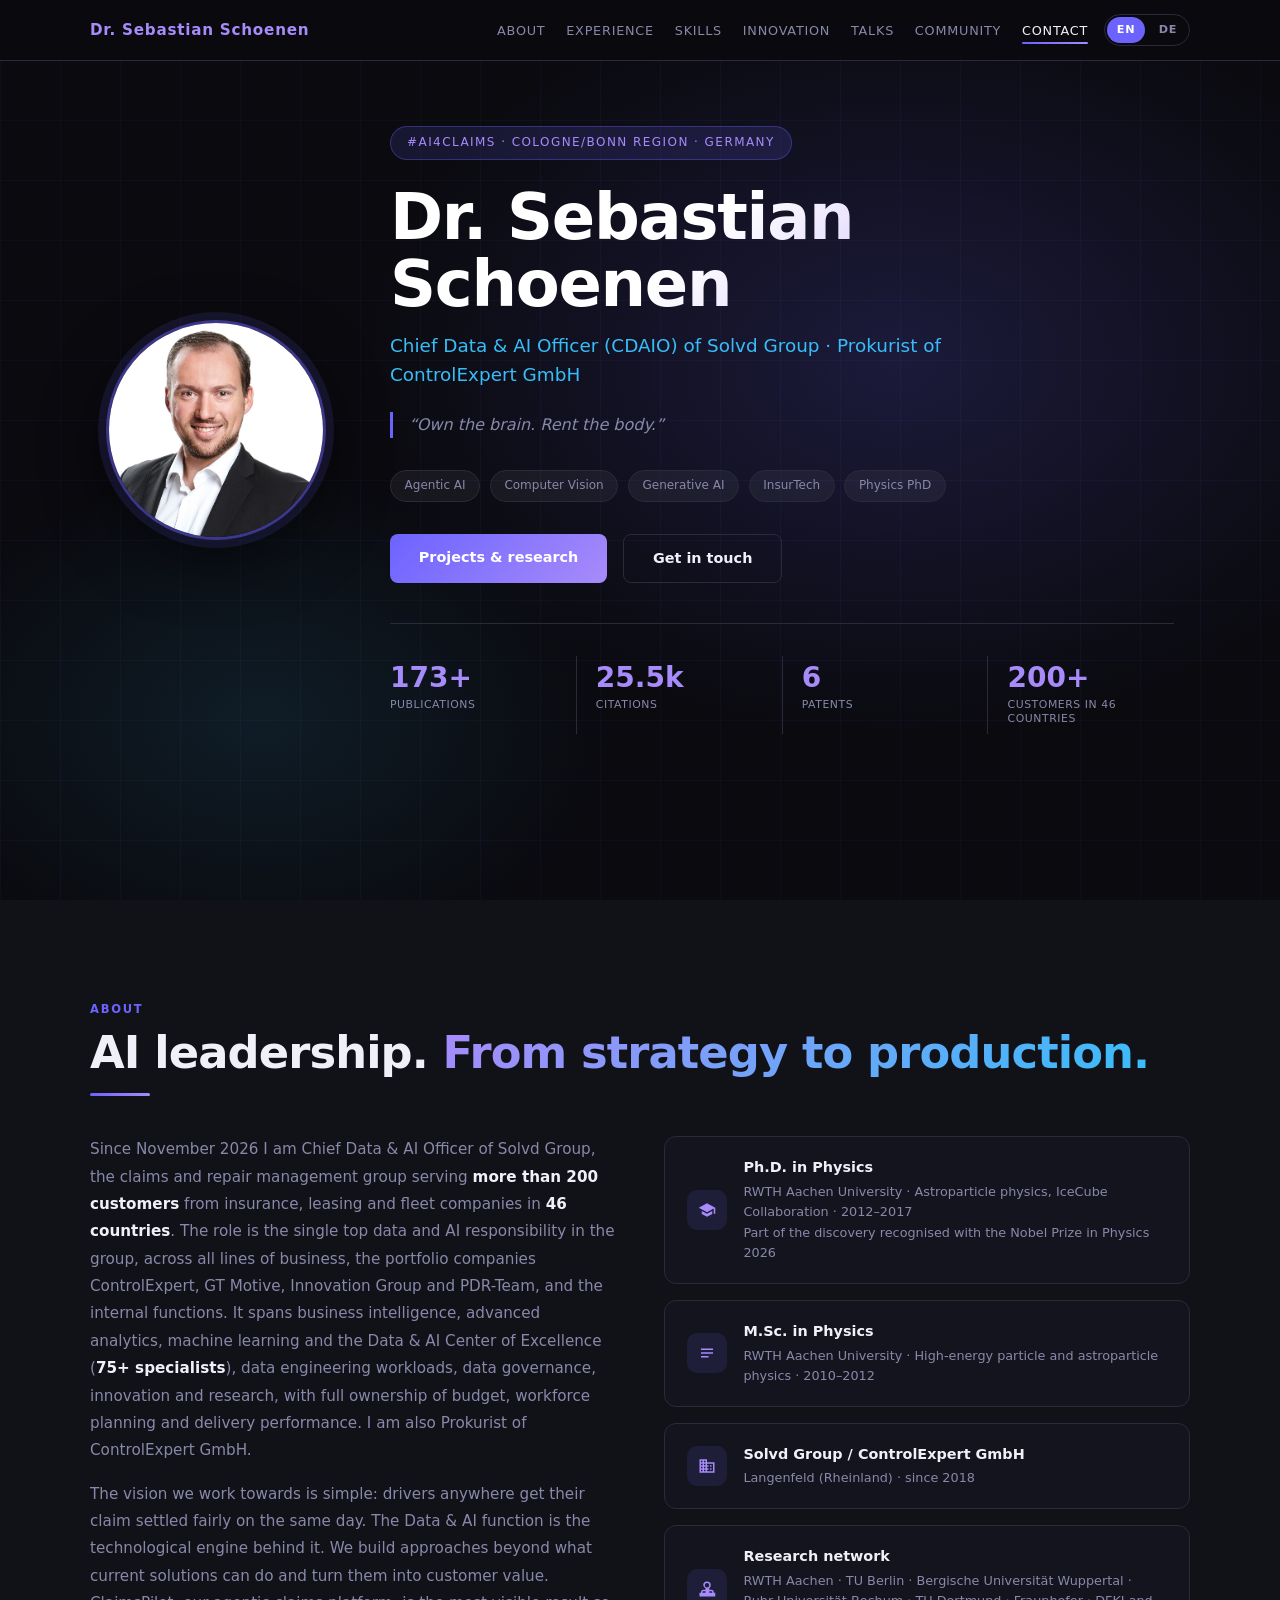
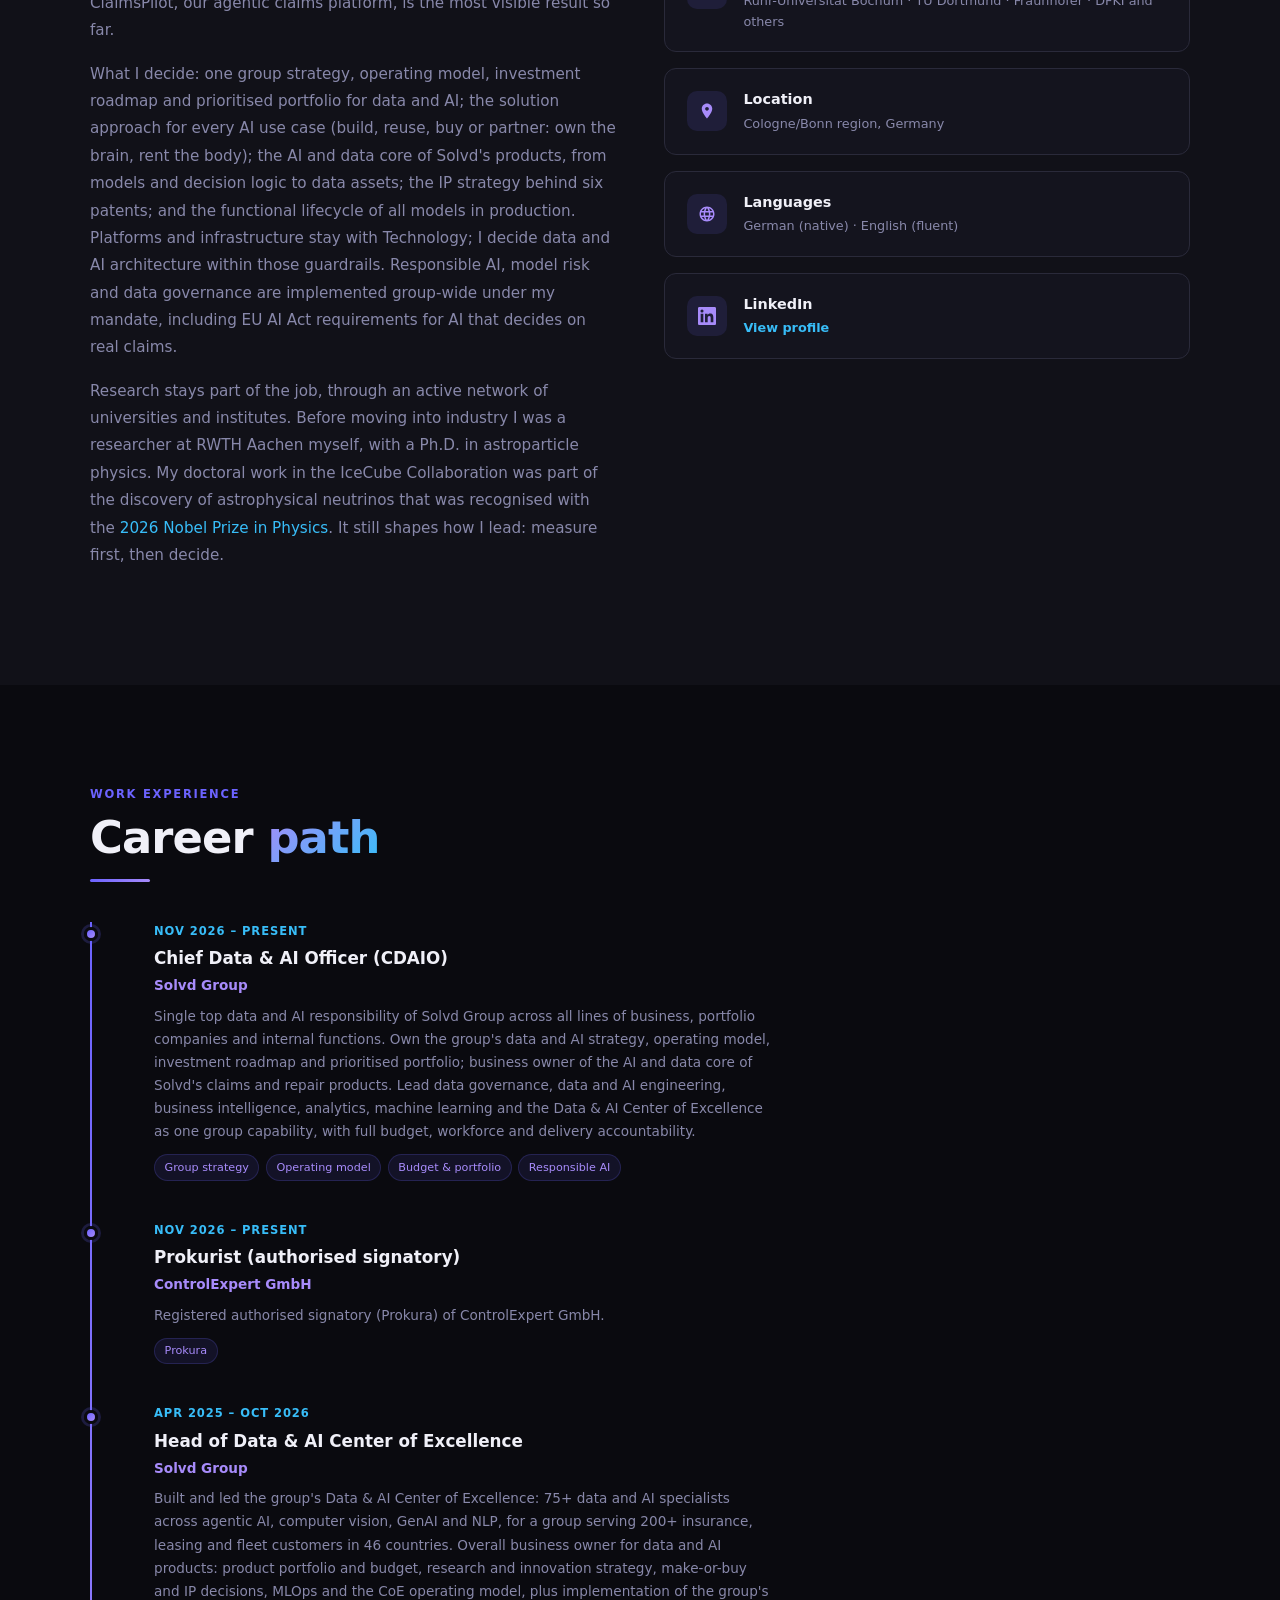
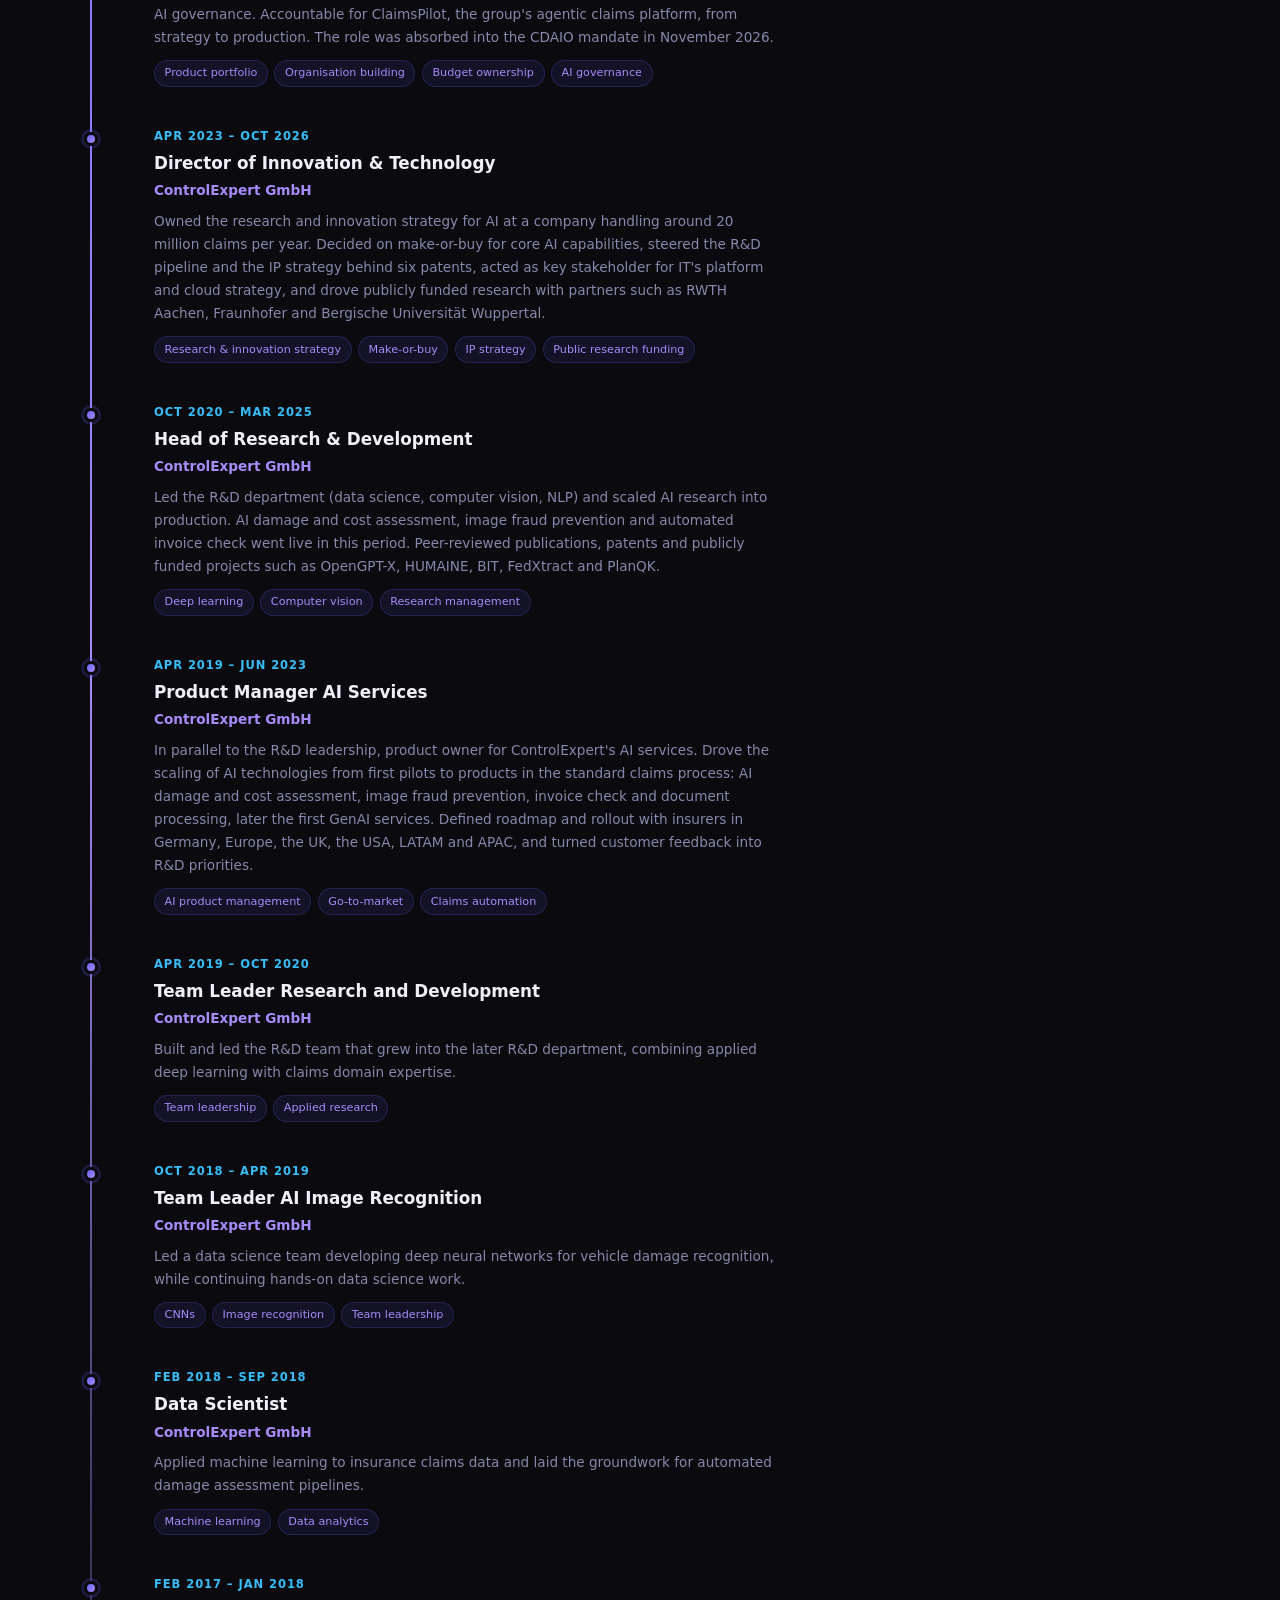
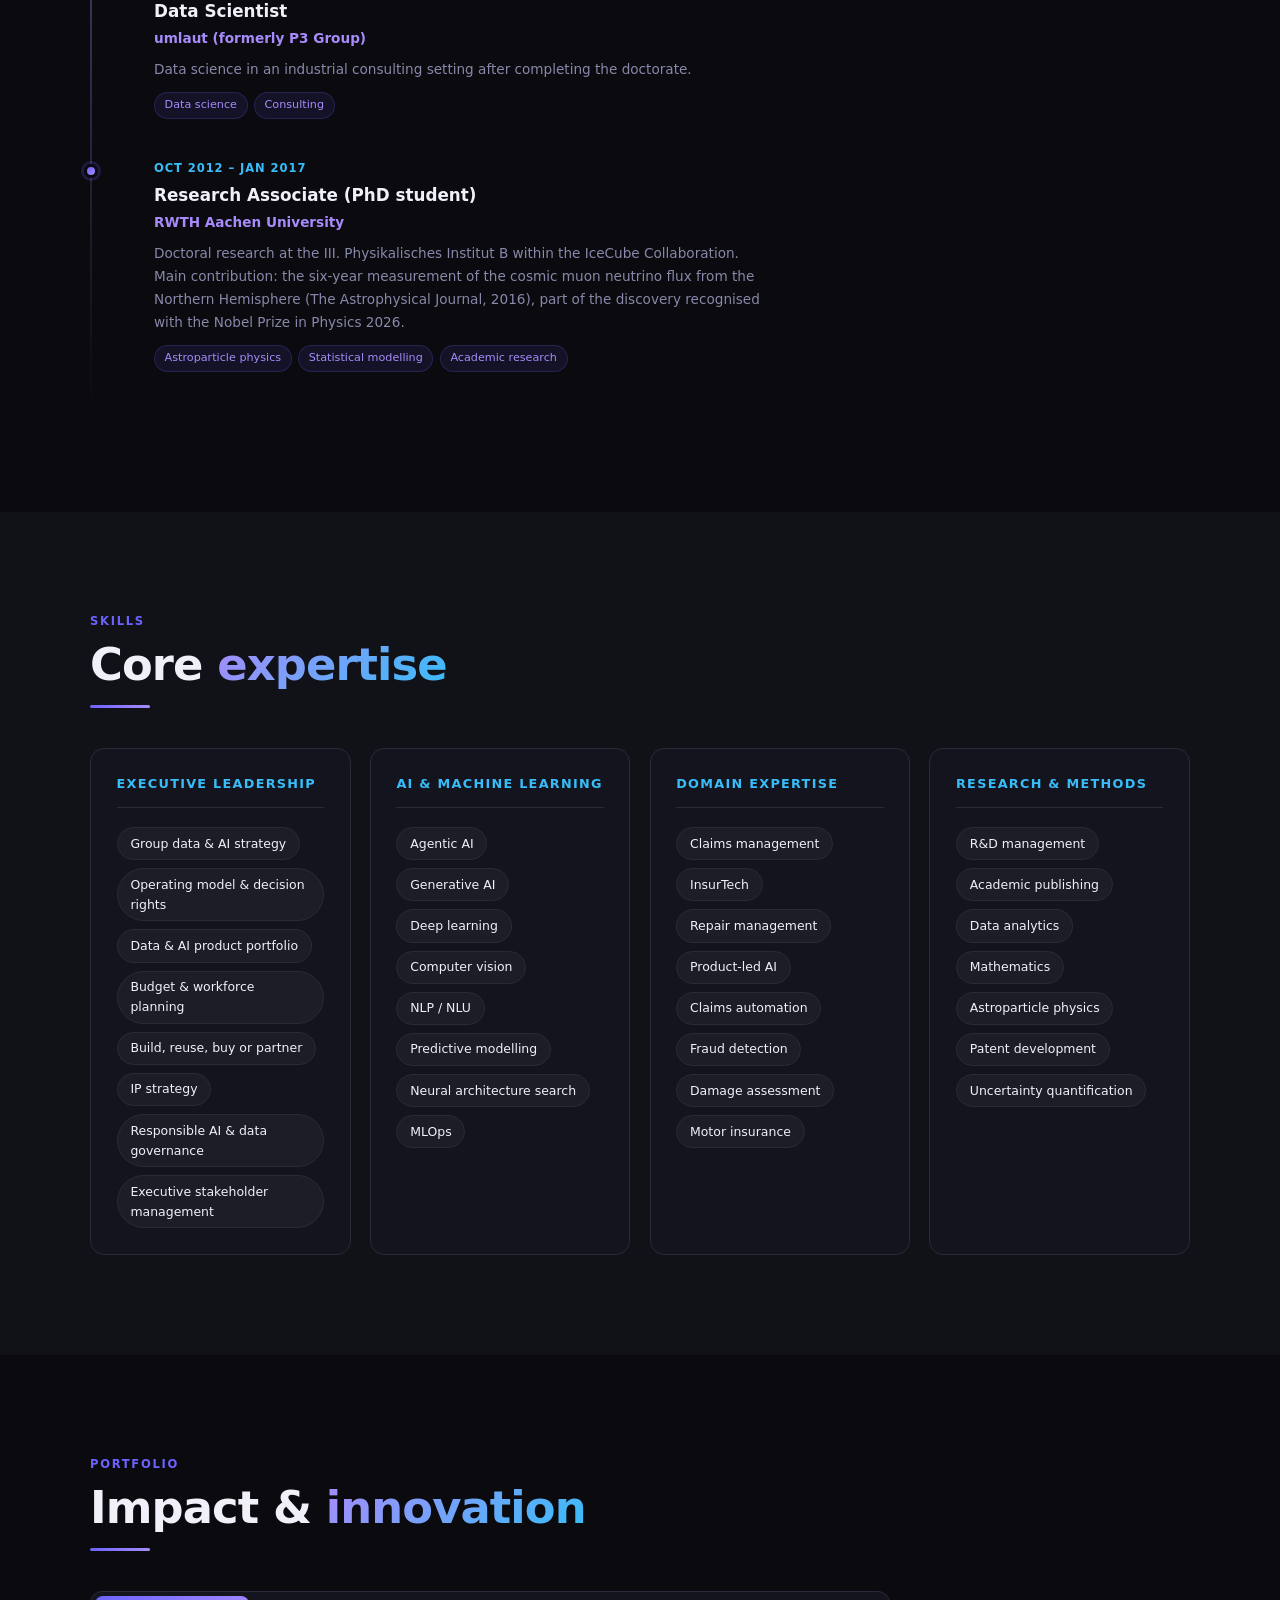
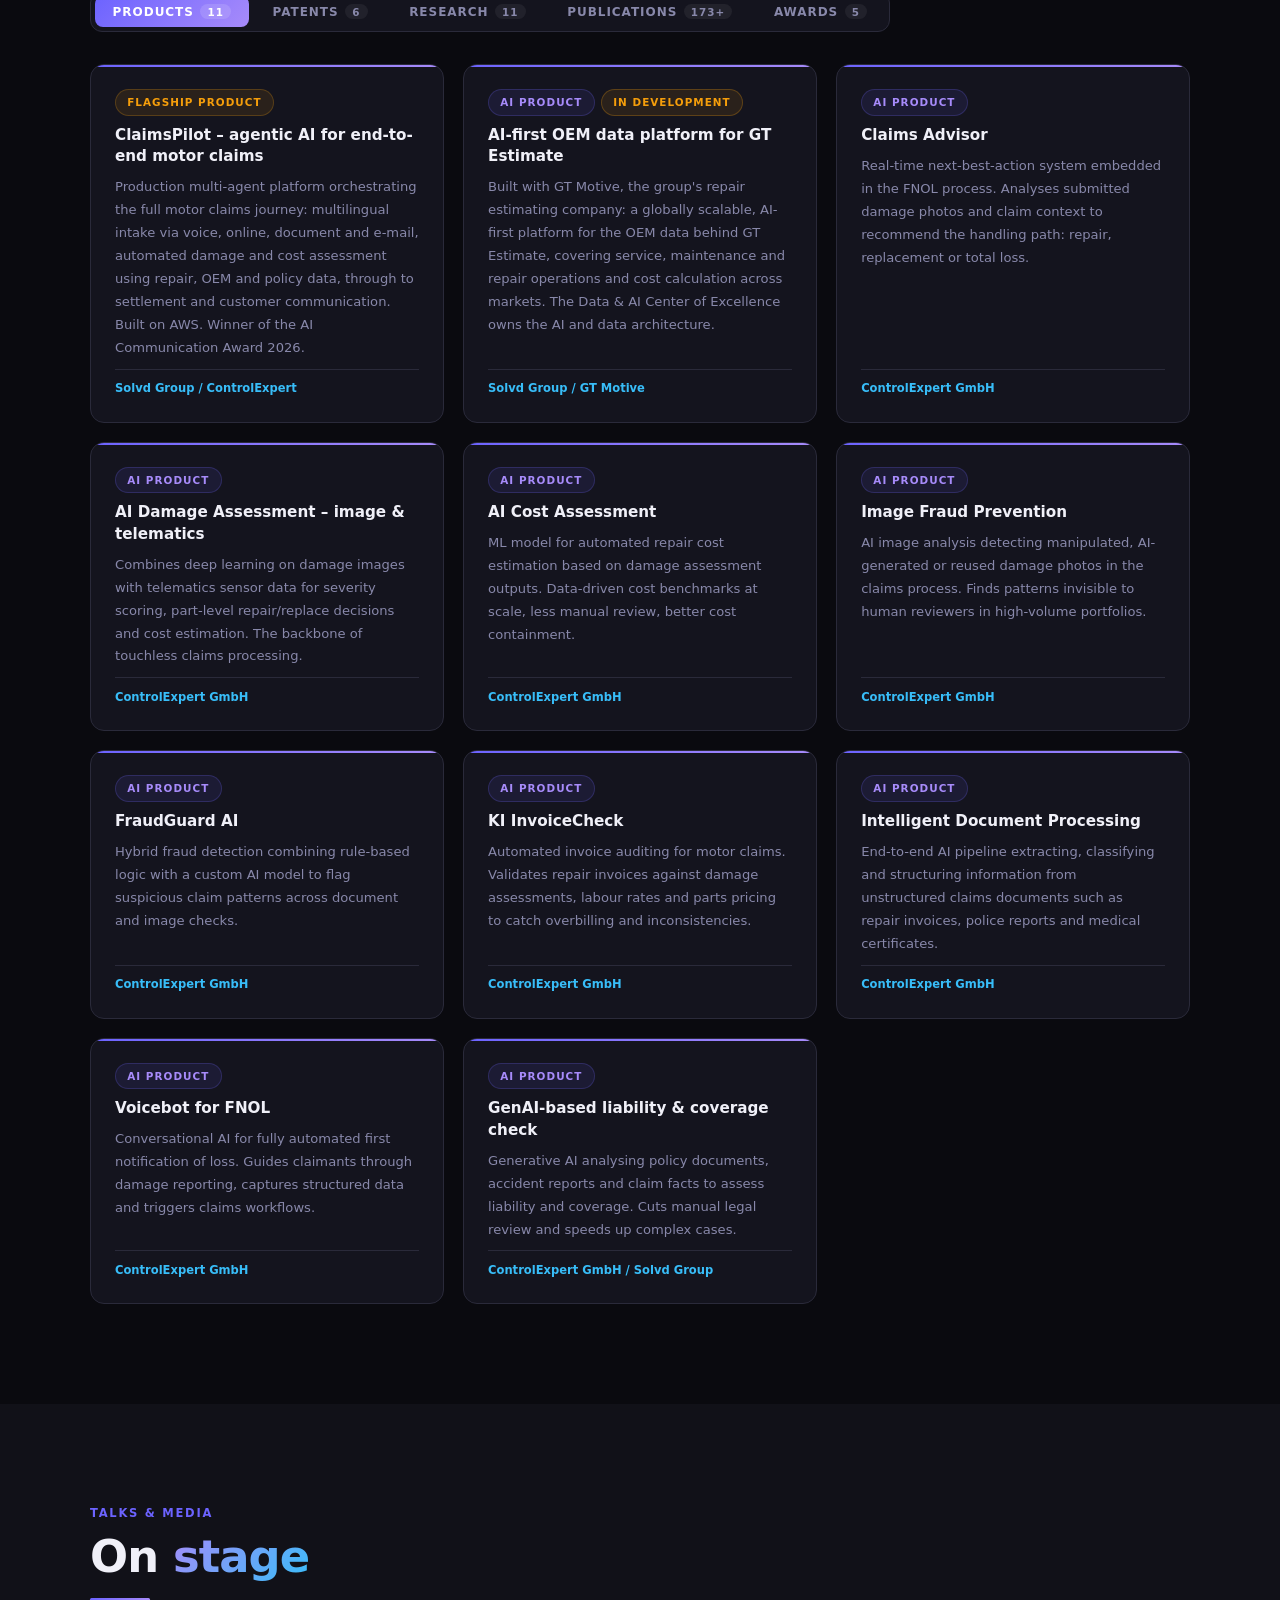
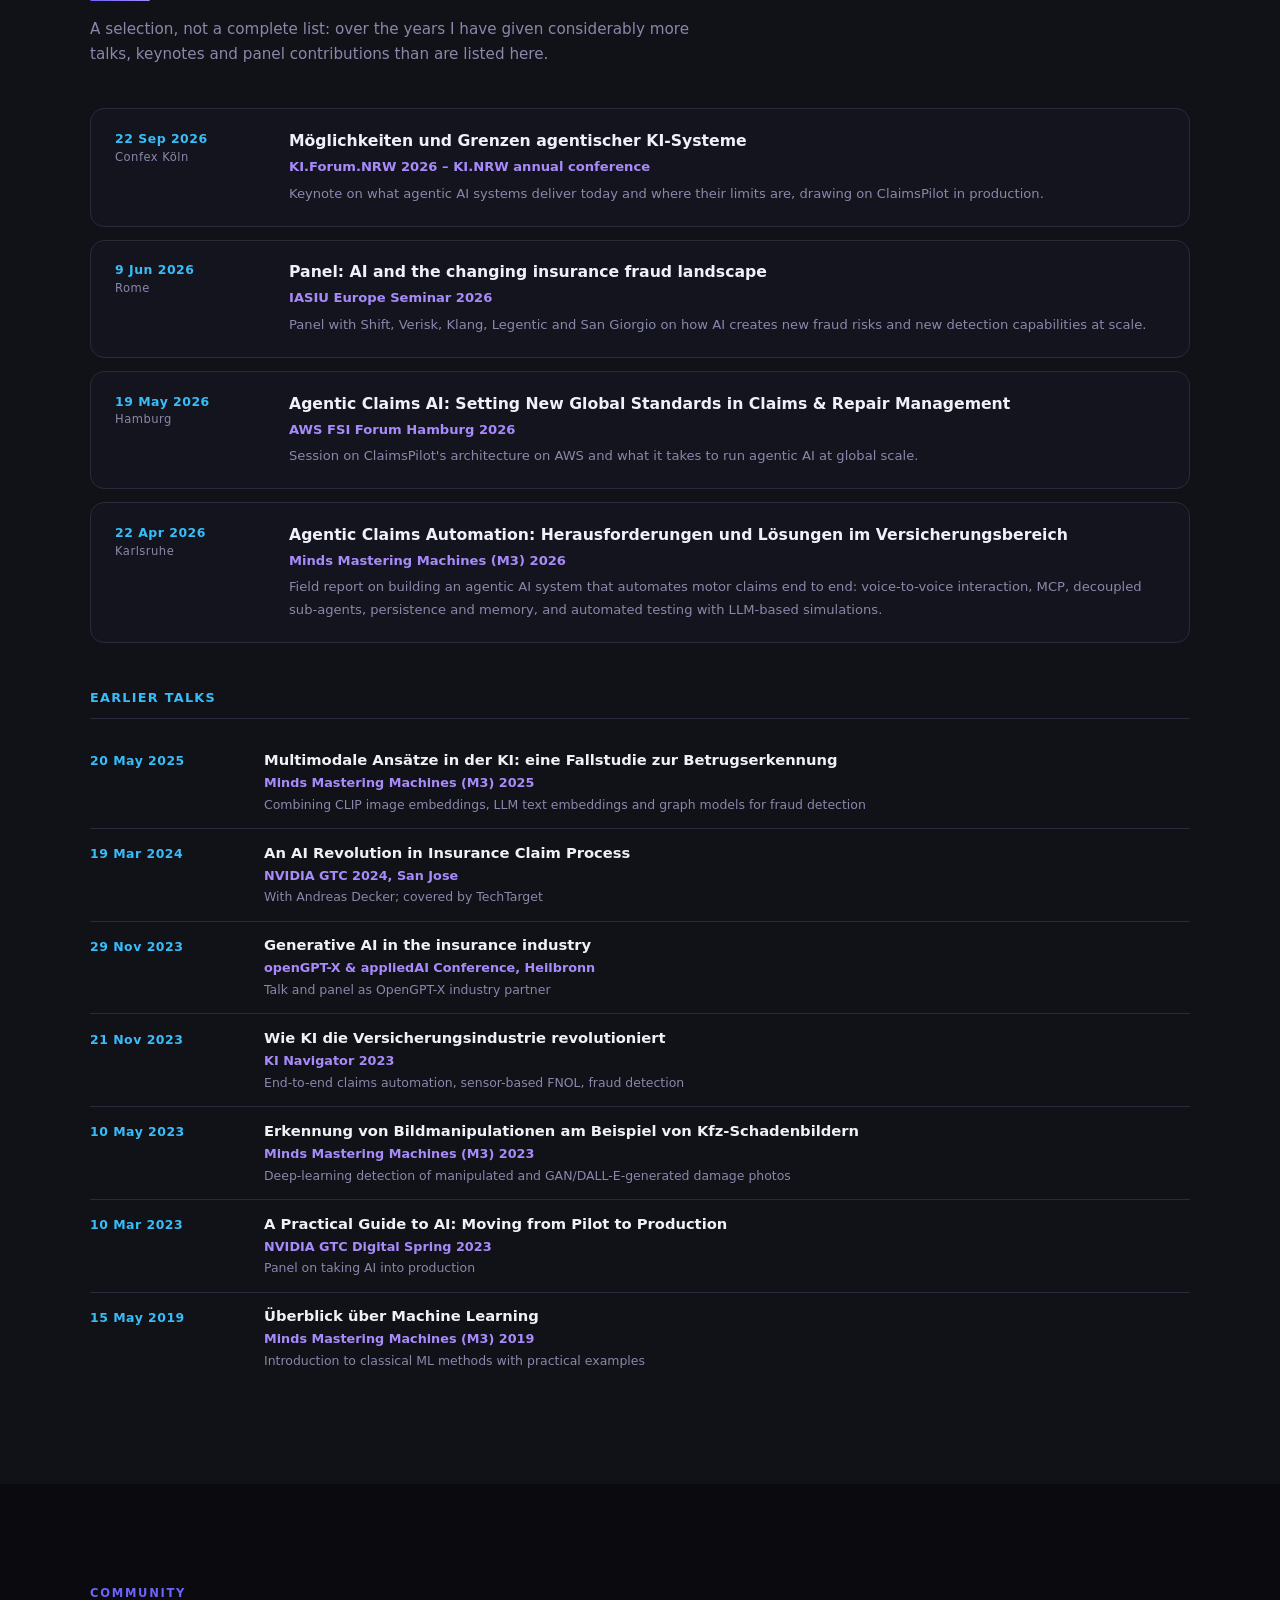
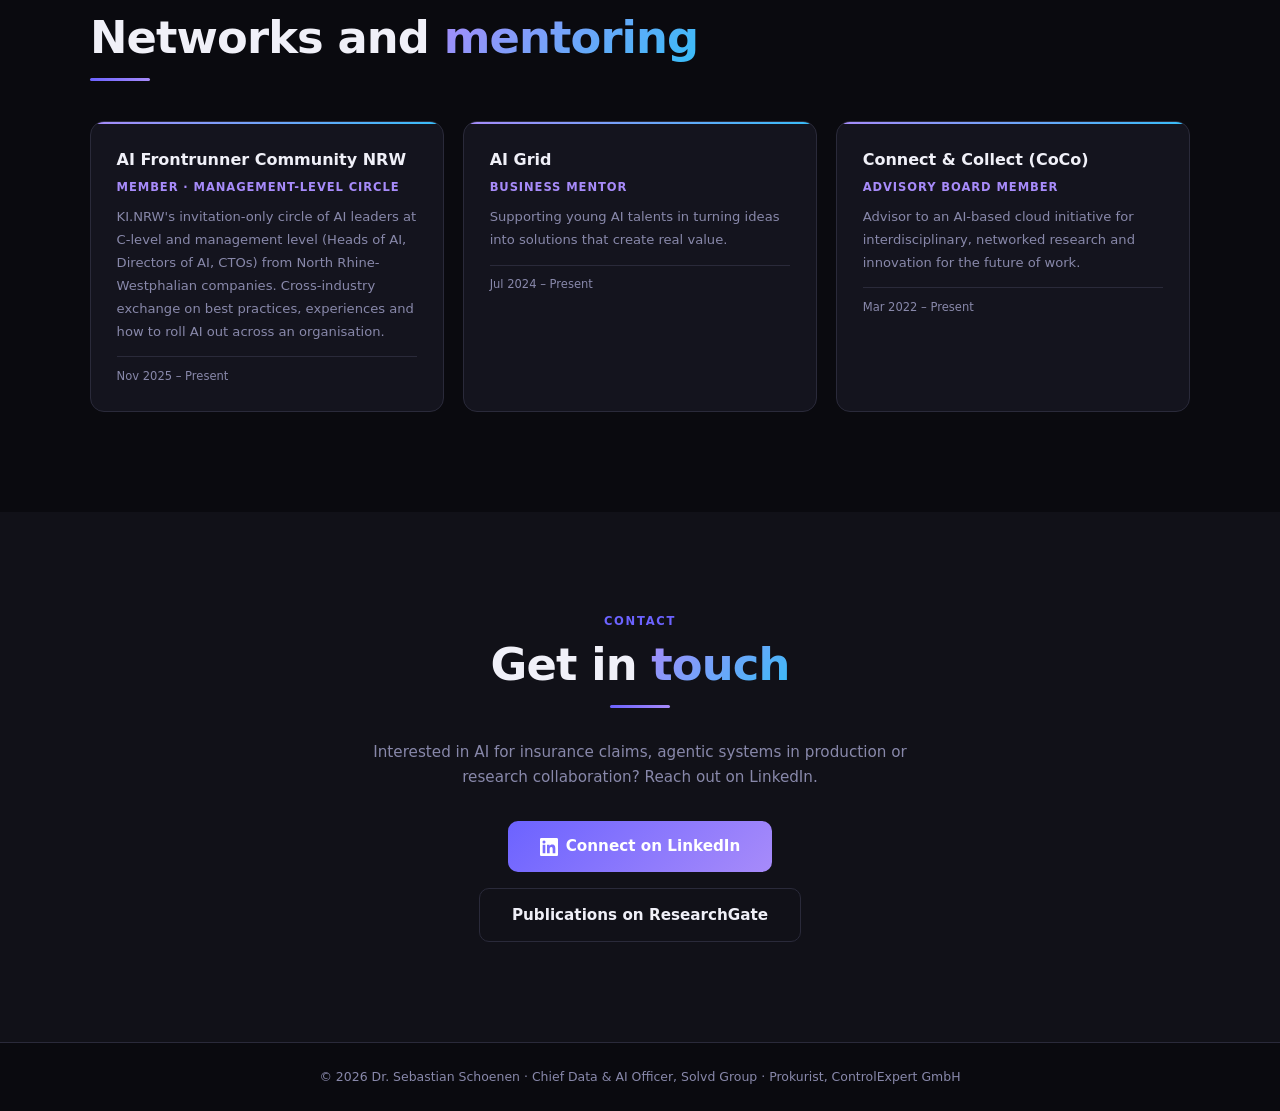
==== commit 0f22e439: "Update CDAIO" ====
--- a/index.html
+++ b/index.html
@@ -90,7 +90,7 @@
     <div class="sec-label">Work experience</div>
     <h2 class="sec-title">Career <span>path</span></h2>
     <div class="sec-line" aria-hidden="true"></div>
-    <ol class="timeline"><li class="t-item reveal"><div class="t-dot" aria-hidden="true"></div><div class="t-period">Nov 2026 – Present</div><h3 class="t-role">Chief Data &amp; AI Officer (CDAIO)</h3><div class="t-company">Solvd Group · reports to the COO/CTO</div><p class="t-desc">Single top data and AI responsibility of Solvd Group across all lines of business, portfolio companies and internal functions. Own the group's data and AI strategy, operating model, investment roadmap and prioritised portfolio; business owner of the AI and data core of Solvd's claims and repair products. Lead data governance, data and AI engineering, business intelligence, analytics, machine learning and the Data &amp; AI Center of Excellence as one group capability, with full budget, workforce and delivery accountability.</p><ul class="t-tags"><li class="t-tag">Group strategy</li><li class="t-tag">Operating model</li><li class="t-tag">Budget &amp; portfolio</li><li class="t-tag">Responsible AI</li></ul></li><li class="t-item reveal"><div class="t-dot" aria-hidden="true"></div><div class="t-period">Nov 2026 – Present</div><h3 class="t-role">Prokurist (authorised signatory)</h3><div class="t-company">ControlExpert GmbH</div><p class="t-desc">Registered authorised signatory (Prokura) of ControlExpert GmbH.</p><ul class="t-tags"><li class="t-tag">Prokura</li></ul></li><li class="t-item reveal"><div class="t-dot" aria-hidden="true"></div><div class="t-period">Apr 2025 – Oct 2026</div><h3 class="t-role">Head of Data &amp; AI Center of Excellence</h3><div class="t-company">Solvd Group · Hybrid</div><p class="t-desc">Built and led the group's Data &amp; AI Center of Excellence: 75+ data and AI specialists across agentic AI, computer vision, GenAI and NLP, for a group serving 200+ insurance, leasing and fleet customers in 46 countries. Overall business owner for data and AI products: product portfolio and budget, research and innovation strategy, make-or-buy and IP decisions, MLOps and the CoE operating model, plus implementation of the group's AI governance. Accountable for ClaimsPilot, the group's agentic claims platform, from strategy to production. The role was absorbed into the CDAIO mandate in November 2026.</p><ul class="t-tags"><li class="t-tag">Product portfolio</li><li class="t-tag">Organisation building</li><li class="t-tag">Budget ownership</li><li class="t-tag">AI governance</li></ul></li><li class="t-item reveal"><div class="t-dot" aria-hidden="true"></div><div class="t-period">Apr 2023 – Oct 2026</div><h3 class="t-role">Director of Innovation &amp; Technology</h3><div class="t-company">ControlExpert GmbH · On-site</div><p class="t-desc">Owned the research and innovation strategy for AI at a company handling around 20 million claims per year. Decided on make-or-buy for core AI capabilities, steered the R&amp;D pipeline and the IP strategy behind six patents, acted as key stakeholder for IT's platform and cloud strategy, and drove publicly funded research with partners such as RWTH Aachen, Fraunhofer and Bergische Universität Wuppertal.</p><ul class="t-tags"><li class="t-tag">Research &amp; innovation strategy</li><li class="t-tag">Make-or-buy</li><li class="t-tag">IP strategy</li><li class="t-tag">Public research funding</li></ul></li><li class="t-item reveal"><div class="t-dot" aria-hidden="true"></div><div class="t-period">Oct 2020 – Mar 2025</div><h3 class="t-role">Head of Research &amp; Development</h3><div class="t-company">ControlExpert GmbH</div><p class="t-desc">Led the R&amp;D department (data science, computer vision, NLP) and scaled AI research into production. AI damage and cost assessment, image fraud prevention and automated invoice check went live in this period. Peer-reviewed publications, patents and publicly funded projects such as OpenGPT-X, HUMAINE, BIT, FedXtract and PlanQK.</p><ul class="t-tags"><li class="t-tag">Deep learning</li><li class="t-tag">Computer vision</li><li class="t-tag">Research management</li></ul></li><li class="t-item reveal"><div class="t-dot" aria-hidden="true"></div><div class="t-period">Apr 2019 – Jun 2023</div><h3 class="t-role">Product Manager AI Services</h3><div class="t-company">ControlExpert GmbH</div><p class="t-desc">In parallel to the R&amp;D leadership, product owner for ControlExpert's AI services. Drove the scaling of AI technologies from first pilots to products in the standard claims process: AI damage and cost assessment, image fraud prevention, invoice check and document processing, later the first GenAI services. Defined roadmap and rollout with insurers in Germany, Europe, the UK, the USA, LATAM and APAC, and turned customer feedback into R&amp;D priorities.</p><ul class="t-tags"><li class="t-tag">AI product management</li><li class="t-tag">Go-to-market</li><li class="t-tag">Claims automation</li></ul></li><li class="t-item reveal"><div class="t-dot" aria-hidden="true"></div><div class="t-period">Apr 2019 – Oct 2020</div><h3 class="t-role">Team Leader Research and Development</h3><div class="t-company">ControlExpert GmbH</div><p class="t-desc">Built and led the R&amp;D team that grew into the later R&amp;D department, combining applied deep learning with claims domain expertise.</p><ul class="t-tags"><li class="t-tag">Team leadership</li><li class="t-tag">Applied research</li></ul></li><li class="t-item reveal"><div class="t-dot" aria-hidden="true"></div><div class="t-period">Oct 2018 – Apr 2019</div><h3 class="t-role">Team Leader AI Image Recognition</h3><div class="t-company">ControlExpert GmbH</div><p class="t-desc">Led a data science team developing deep neural networks for vehicle damage recognition, while continuing hands-on data science work.</p><ul class="t-tags"><li class="t-tag">CNNs</li><li class="t-tag">Image recognition</li><li class="t-tag">Team leadership</li></ul></li><li class="t-item reveal"><div class="t-dot" aria-hidden="true"></div><div class="t-period">Feb 2018 – Sep 2018</div><h3 class="t-role">Data Scientist</h3><div class="t-company">ControlExpert GmbH</div><p class="t-desc">Applied machine learning to insurance claims data and laid the groundwork for automated damage assessment pipelines.</p><ul class="t-tags"><li class="t-tag">Machine learning</li><li class="t-tag">Data analytics</li></ul></li><li class="t-item reveal"><div class="t-dot" aria-hidden="true"></div><div class="t-period">Feb 2017 – Jan 2018</div><h3 class="t-role">Data Scientist</h3><div class="t-company">umlaut (formerly P3 Group) · Aachen region</div><p class="t-desc">Data science in an industrial consulting setting after completing the doctorate.</p><ul class="t-tags"><li class="t-tag">Data science</li><li class="t-tag">Consulting</li></ul></li><li class="t-item reveal"><div class="t-dot" aria-hidden="true"></div><div class="t-period">Oct 2012 – Jan 2017</div><h3 class="t-role">Research Associate (PhD student)</h3><div class="t-company">RWTH Aachen University · III. Physikalisches Institut B</div><p class="t-desc">Doctoral research in the IceCube Collaboration. Main contribution: the six-year measurement of the cosmic muon neutrino flux from the Northern Hemisphere (The Astrophysical Journal, 2016), part of the discovery recognised with the Nobel Prize in Physics 2026.</p><ul class="t-tags"><li class="t-tag">Astroparticle physics</li><li class="t-tag">Statistical modelling</li><li class="t-tag">Academic research</li></ul></li></ol>
+    <ol class="timeline"><li class="t-item reveal"><div class="t-dot" aria-hidden="true"></div><div class="t-period">Nov 2026 – Present</div><h3 class="t-role">Chief Data &amp; AI Officer (CDAIO)</h3><div class="t-company">Solvd Group</div><p class="t-desc">Single top data and AI responsibility of Solvd Group across all lines of business, portfolio companies and internal functions. Own the group's data and AI strategy, operating model, investment roadmap and prioritised portfolio; business owner of the AI and data core of Solvd's claims and repair products. Lead data governance, data and AI engineering, business intelligence, analytics, machine learning and the Data &amp; AI Center of Excellence as one group capability, with full budget, workforce and delivery accountability.</p><ul class="t-tags"><li class="t-tag">Group strategy</li><li class="t-tag">Operating model</li><li class="t-tag">Budget &amp; portfolio</li><li class="t-tag">Responsible AI</li></ul></li><li class="t-item reveal"><div class="t-dot" aria-hidden="true"></div><div class="t-period">Nov 2026 – Present</div><h3 class="t-role">Prokurist (authorised signatory)</h3><div class="t-company">ControlExpert GmbH</div><p class="t-desc">Registered authorised signatory (Prokura) of ControlExpert GmbH.</p><ul class="t-tags"><li class="t-tag">Prokura</li></ul></li><li class="t-item reveal"><div class="t-dot" aria-hidden="true"></div><div class="t-period">Apr 2025 – Oct 2026</div><h3 class="t-role">Head of Data &amp; AI Center of Excellence</h3><div class="t-company">Solvd Group</div><p class="t-desc">Built and led the group's Data &amp; AI Center of Excellence: 75+ data and AI specialists across agentic AI, computer vision, GenAI and NLP, for a group serving 200+ insurance, leasing and fleet customers in 46 countries. Overall business owner for data and AI products: product portfolio and budget, research and innovation strategy, make-or-buy and IP decisions, MLOps and the CoE operating model, plus implementation of the group's AI governance. Accountable for ClaimsPilot, the group's agentic claims platform, from strategy to production. The role was absorbed into the CDAIO mandate in November 2026.</p><ul class="t-tags"><li class="t-tag">Product portfolio</li><li class="t-tag">Organisation building</li><li class="t-tag">Budget ownership</li><li class="t-tag">AI governance</li></ul></li><li class="t-item reveal"><div class="t-dot" aria-hidden="true"></div><div class="t-period">Apr 2023 – Oct 2026</div><h3 class="t-role">Director of Innovation &amp; Technology</h3><div class="t-company">ControlExpert GmbH</div><p class="t-desc">Owned the research and innovation strategy for AI at a company handling around 20 million claims per year. Decided on make-or-buy for core AI capabilities, steered the R&amp;D pipeline and the IP strategy behind six patents, acted as key stakeholder for IT's platform and cloud strategy, and drove publicly funded research with partners such as RWTH Aachen, Fraunhofer and Bergische Universität Wuppertal.</p><ul class="t-tags"><li class="t-tag">Research &amp; innovation strategy</li><li class="t-tag">Make-or-buy</li><li class="t-tag">IP strategy</li><li class="t-tag">Public research funding</li></ul></li><li class="t-item reveal"><div class="t-dot" aria-hidden="true"></div><div class="t-period">Oct 2020 – Mar 2025</div><h3 class="t-role">Head of Research &amp; Development</h3><div class="t-company">ControlExpert GmbH</div><p class="t-desc">Led the R&amp;D department (data science, computer vision, NLP) and scaled AI research into production. AI damage and cost assessment, image fraud prevention and automated invoice check went live in this period. Peer-reviewed publications, patents and publicly funded projects such as OpenGPT-X, HUMAINE, BIT, FedXtract and PlanQK.</p><ul class="t-tags"><li class="t-tag">Deep learning</li><li class="t-tag">Computer vision</li><li class="t-tag">Research management</li></ul></li><li class="t-item reveal"><div class="t-dot" aria-hidden="true"></div><div class="t-period">Apr 2019 – Jun 2023</div><h3 class="t-role">Product Manager AI Services</h3><div class="t-company">ControlExpert GmbH</div><p class="t-desc">In parallel to the R&amp;D leadership, product owner for ControlExpert's AI services. Drove the scaling of AI technologies from first pilots to products in the standard claims process: AI damage and cost assessment, image fraud prevention, invoice check and document processing, later the first GenAI services. Defined roadmap and rollout with insurers in Germany, Europe, the UK, the USA, LATAM and APAC, and turned customer feedback into R&amp;D priorities.</p><ul class="t-tags"><li class="t-tag">AI product management</li><li class="t-tag">Go-to-market</li><li class="t-tag">Claims automation</li></ul></li><li class="t-item reveal"><div class="t-dot" aria-hidden="true"></div><div class="t-period">Apr 2019 – Oct 2020</div><h3 class="t-role">Team Leader Research and Development</h3><div class="t-company">ControlExpert GmbH</div><p class="t-desc">Built and led the R&amp;D team that grew into the later R&amp;D department, combining applied deep learning with claims domain expertise.</p><ul class="t-tags"><li class="t-tag">Team leadership</li><li class="t-tag">Applied research</li></ul></li><li class="t-item reveal"><div class="t-dot" aria-hidden="true"></div><div class="t-period">Oct 2018 – Apr 2019</div><h3 class="t-role">Team Leader AI Image Recognition</h3><div class="t-company">ControlExpert GmbH</div><p class="t-desc">Led a data science team developing deep neural networks for vehicle damage recognition, while continuing hands-on data science work.</p><ul class="t-tags"><li class="t-tag">CNNs</li><li class="t-tag">Image recognition</li><li class="t-tag">Team leadership</li></ul></li><li class="t-item reveal"><div class="t-dot" aria-hidden="true"></div><div class="t-period">Feb 2018 – Sep 2018</div><h3 class="t-role">Data Scientist</h3><div class="t-company">ControlExpert GmbH</div><p class="t-desc">Applied machine learning to insurance claims data and laid the groundwork for automated damage assessment pipelines.</p><ul class="t-tags"><li class="t-tag">Machine learning</li><li class="t-tag">Data analytics</li></ul></li><li class="t-item reveal"><div class="t-dot" aria-hidden="true"></div><div class="t-period">Feb 2017 – Jan 2018</div><h3 class="t-role">Data Scientist</h3><div class="t-company">umlaut (formerly P3 Group)</div><p class="t-desc">Data science in an industrial consulting setting after completing the doctorate.</p><ul class="t-tags"><li class="t-tag">Data science</li><li class="t-tag">Consulting</li></ul></li><li class="t-item reveal"><div class="t-dot" aria-hidden="true"></div><div class="t-period">Oct 2012 – Jan 2017</div><h3 class="t-role">Research Associate (PhD student)</h3><div class="t-company">RWTH Aachen University</div><p class="t-desc">Doctoral research at the III. Physikalisches Institut B within the IceCube Collaboration. Main contribution: the six-year measurement of the cosmic muon neutrino flux from the Northern Hemisphere (The Astrophysical Journal, 2016), part of the discovery recognised with the Nobel Prize in Physics 2026.</p><ul class="t-tags"><li class="t-tag">Astroparticle physics</li><li class="t-tag">Statistical modelling</li><li class="t-tag">Academic research</li></ul></li></ol>
   </div>
 </section>
 
